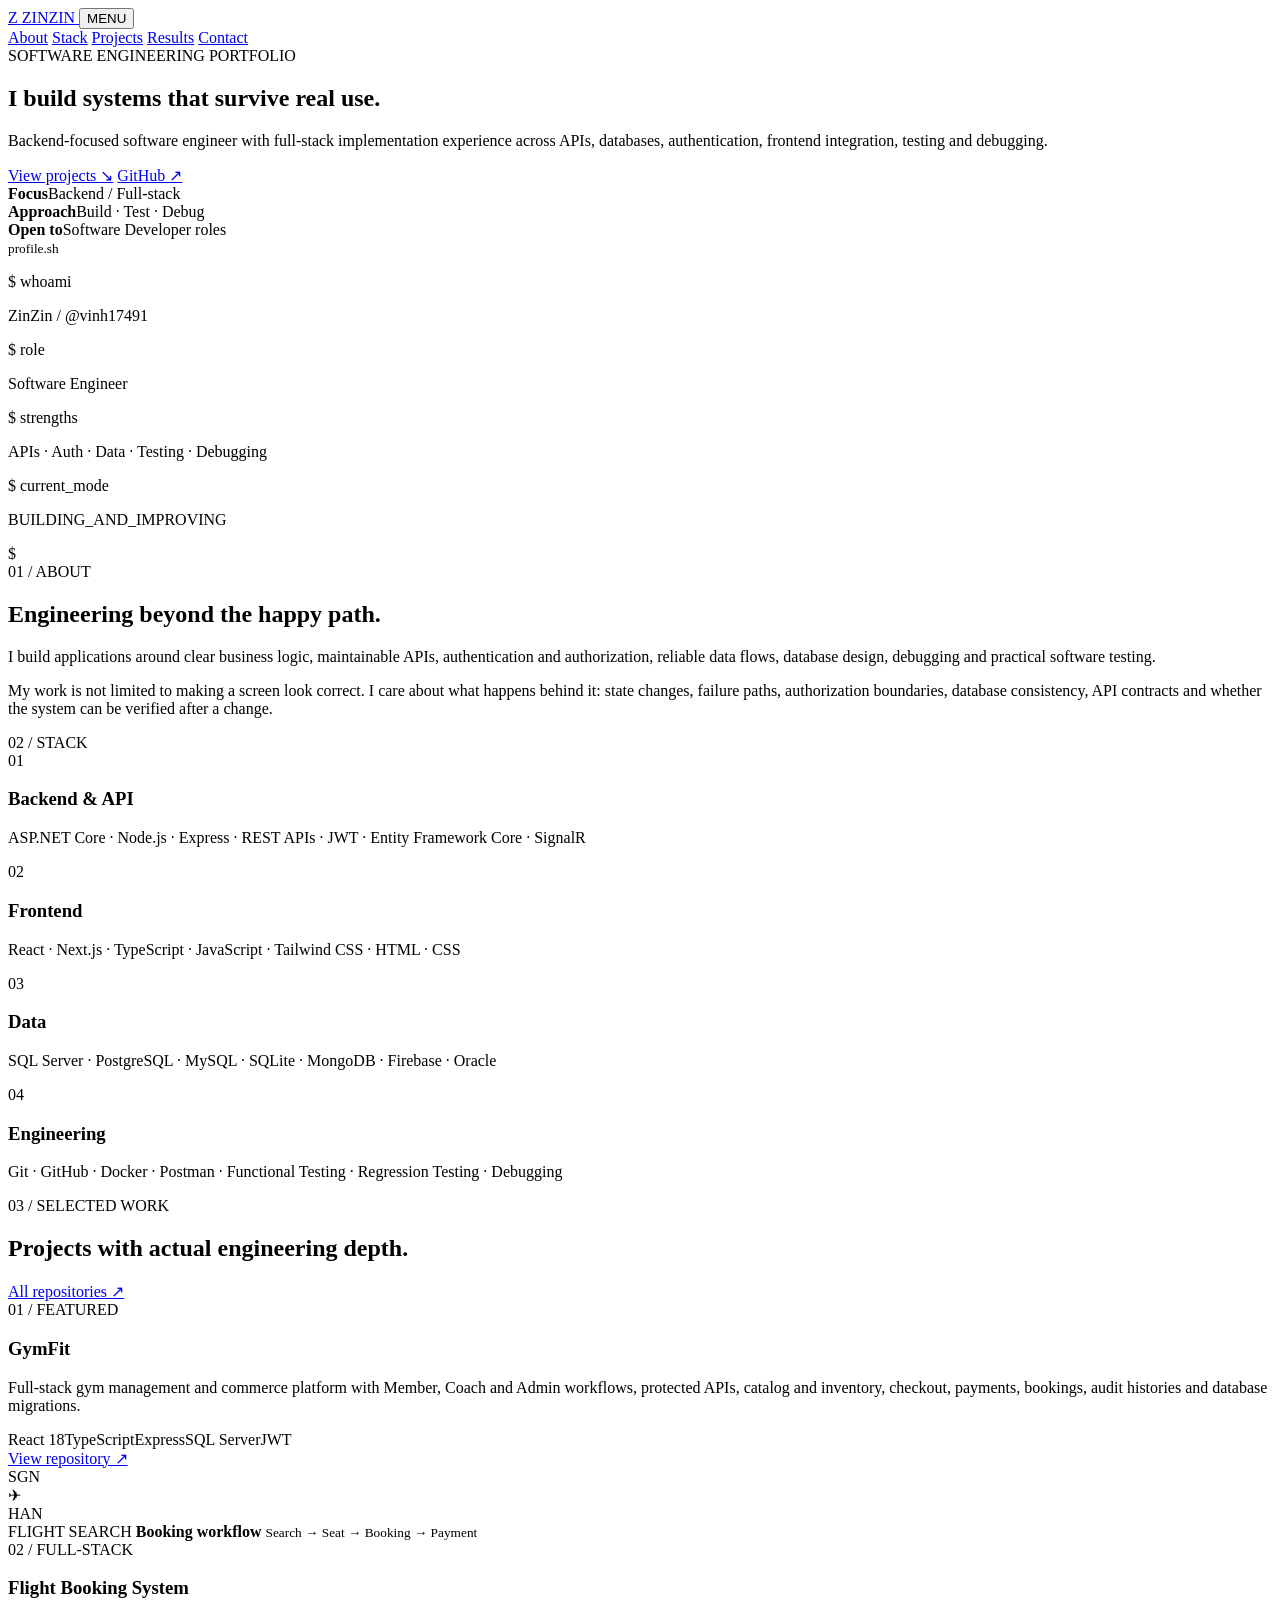
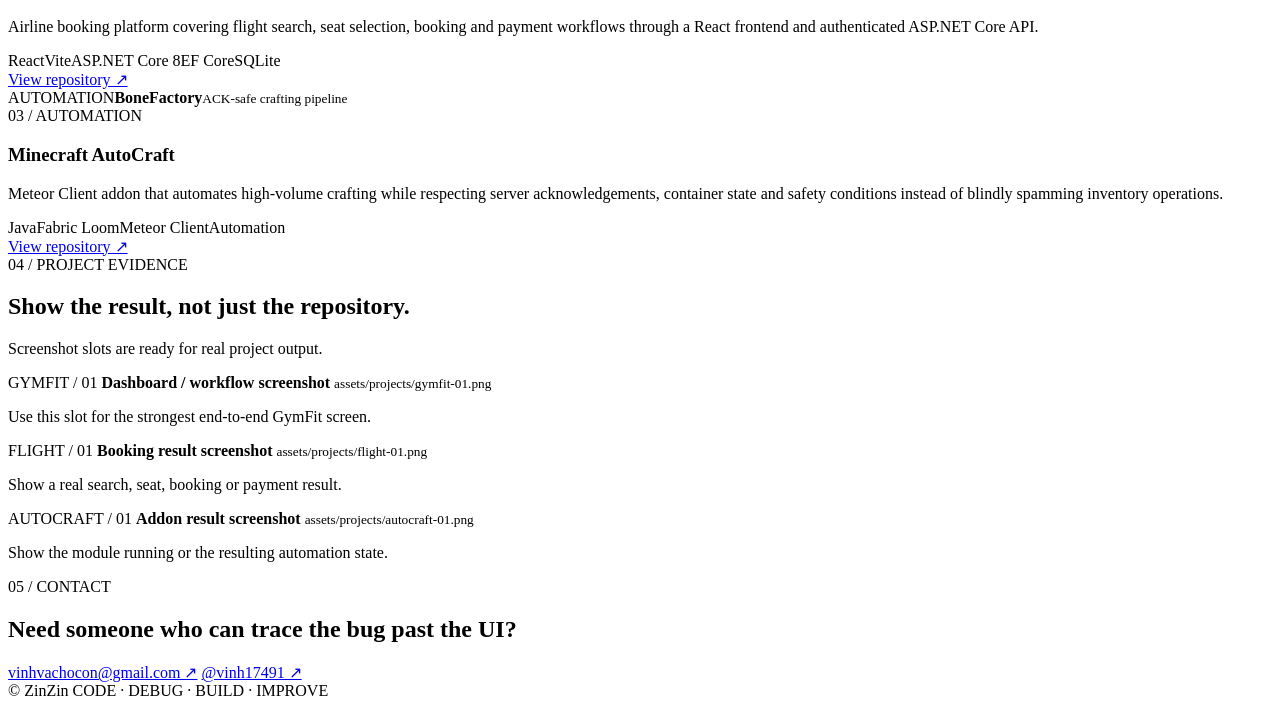
==== index.html @ 523f3b99 "feat: add portfolio landing page" ====
<!doctype html>
<html lang="en">
<head>
  <meta charset="utf-8" />
  <meta name="viewport" content="width=device-width, initial-scale=1" />
  <meta name="description" content="ZinZin — Software Engineer portfolio. Full-stack systems, backend APIs, testing, debugging and practical software products." />
  <meta name="theme-color" content="#070b14" />
  <title>ZinZin — Software Engineer</title>
  <link rel="stylesheet" href="styles.css" />
</head>
<body>
  <div class="noise" aria-hidden="true"></div>
  <header class="site-header">
    <a class="brand" href="#top" aria-label="Back to top">
      <span class="brand-mark">Z</span>
      <span>ZINZIN</span>
    </a>

    <button class="menu-button" type="button" aria-label="Open navigation" aria-expanded="false">MENU</button>

    <nav class="nav" aria-label="Primary navigation">
      <a href="#about">About</a>
      <a href="#stack">Stack</a>
      <a href="#projects">Projects</a>
      <a href="#results">Results</a>
      <a href="#contact">Contact</a>
    </nav>
  </header>

  <main id="top">
    <section class="hero shell">
      <div class="hero-copy reveal">
        <div class="eyebrow"><span class="status-dot"></span> SOFTWARE ENGINEERING PORTFOLIO</div>
        <h1>I build systems that survive <span>real use.</span></h1>
        <p class="hero-lead">
          Backend-focused software engineer with full-stack implementation experience across APIs,
          databases, authentication, frontend integration, testing and debugging.
        </p>

        <div class="hero-actions">
          <a class="button primary" href="#projects">View projects <span>↘</span></a>
          <a class="button ghost" href="https://github.com/vinh17491" target="_blank" rel="noreferrer">GitHub ↗</a>
        </div>

        <div class="hero-meta">
          <div><strong>Focus</strong><span>Backend / Full-stack</span></div>
          <div><strong>Approach</strong><span>Build · Test · Debug</span></div>
          <div><strong>Open to</strong><span>Software Developer roles</span></div>
        </div>
      </div>

      <aside class="terminal-card reveal" aria-label="Engineering profile">
        <div class="terminal-top">
          <span></span><span></span><span></span>
          <small>profile.sh</small>
        </div>
        <div class="terminal-body">
          <p><span class="prompt">$</span> whoami</p>
          <p class="output">ZinZin / @vinh17491</p>
          <p><span class="prompt">$</span> role</p>
          <p class="output">Software Engineer</p>
          <p><span class="prompt">$</span> strengths</p>
          <p class="output">APIs · Auth · Data · Testing · Debugging</p>
          <p><span class="prompt">$</span> current_mode</p>
          <p class="output accent">BUILDING_AND_IMPROVING</p>
          <div class="cursor-line"><span class="prompt">$</span><span class="cursor"></span></div>
        </div>
      </aside>
    </section>

    <section id="about" class="section shell">
      <div class="section-label">01 / ABOUT</div>
      <div class="split">
        <h2 class="reveal">Engineering beyond the happy path.</h2>
        <div class="body-copy reveal">
          <p>
            I build applications around clear business logic, maintainable APIs, authentication and authorization,
            reliable data flows, database design, debugging and practical software testing.
          </p>
          <p>
            My work is not limited to making a screen look correct. I care about what happens behind it:
            state changes, failure paths, authorization boundaries, database consistency, API contracts and
            whether the system can be verified after a change.
          </p>
        </div>
      </div>
    </section>

    <section id="stack" class="section shell">
      <div class="section-label">02 / STACK</div>
      <div class="stack-grid">
        <article class="stack-card reveal">
          <span>01</span>
          <h3>Backend & API</h3>
          <p>ASP.NET Core · Node.js · Express · REST APIs · JWT · Entity Framework Core · SignalR</p>
        </article>
        <article class="stack-card reveal">
          <span>02</span>
          <h3>Frontend</h3>
          <p>React · Next.js · TypeScript · JavaScript · Tailwind CSS · HTML · CSS</p>
        </article>
        <article class="stack-card reveal">
          <span>03</span>
          <h3>Data</h3>
          <p>SQL Server · PostgreSQL · MySQL · SQLite · MongoDB · Firebase · Oracle</p>
        </article>
        <article class="stack-card reveal">
          <span>04</span>
          <h3>Engineering</h3>
          <p>Git · GitHub · Docker · Postman · Functional Testing · Regression Testing · Debugging</p>
        </article>
      </div>
    </section>

    <section id="projects" class="section shell">
      <div class="section-heading">
        <div>
          <div class="section-label">03 / SELECTED WORK</div>
          <h2>Projects with actual engineering depth.</h2>
        </div>
        <a class="text-link" href="https://github.com/vinh17491?tab=repositories" target="_blank" rel="noreferrer">All repositories ↗</a>
      </div>

      <div class="projects">
        <article class="project project-featured reveal">
          <div class="project-visual visual-gym">
            <div class="visual-toolbar"><span></span><span></span><span></span></div>
            <div class="dashboard-mock">
              <div class="side-mock"></div>
              <div class="main-mock">
                <div class="mock-title"></div>
                <div class="mock-stats"><i></i><i></i><i></i></div>
                <div class="mock-chart"></div>
              </div>
            </div>
          </div>
          <div class="project-content">
            <div class="project-index">01 / FEATURED</div>
            <h3>GymFit</h3>
            <p>
              Full-stack gym management and commerce platform with Member, Coach and Admin workflows,
              protected APIs, catalog and inventory, checkout, payments, bookings, audit histories and database migrations.
            </p>
            <div class="chips">
              <span>React 18</span><span>TypeScript</span><span>Express</span><span>SQL Server</span><span>JWT</span>
            </div>
            <a class="button ghost compact" href="https://github.com/vinh17491/gym" target="_blank" rel="noreferrer">View repository ↗</a>
          </div>
        </article>

        <article class="project reveal">
          <div class="project-visual visual-flight">
            <div class="flight-route">
              <div class="airport">SGN</div><div class="route-line"><span>✈</span></div><div class="airport">HAN</div>
            </div>
            <div class="flight-card">
              <span>FLIGHT SEARCH</span>
              <strong>Booking workflow</strong>
              <small>Search → Seat → Booking → Payment</small>
            </div>
          </div>
          <div class="project-content">
            <div class="project-index">02 / FULL-STACK</div>
            <h3>Flight Booking System</h3>
            <p>
              Airline booking platform covering flight search, seat selection, booking and payment workflows
              through a React frontend and authenticated ASP.NET Core API.
            </p>
            <div class="chips">
              <span>React</span><span>Vite</span><span>ASP.NET Core 8</span><span>EF Core</span><span>SQLite</span>
            </div>
            <a class="button ghost compact" href="https://github.com/vinh17491/web_maybay" target="_blank" rel="noreferrer">View repository ↗</a>
          </div>
        </article>

        <article class="project reveal">
          <div class="project-visual visual-minecraft">
            <div class="blocks" aria-hidden="true">
              <i></i><i></i><i></i><i></i><i></i><i></i><i></i><i></i><i></i>
            </div>
            <div class="craft-status"><span>AUTOMATION</span><strong>BoneFactory</strong><small>ACK-safe crafting pipeline</small></div>
          </div>
          <div class="project-content">
            <div class="project-index">03 / AUTOMATION</div>
            <h3>Minecraft AutoCraft</h3>
            <p>
              Meteor Client addon that automates high-volume crafting while respecting server acknowledgements,
              container state and safety conditions instead of blindly spamming inventory operations.
            </p>
            <div class="chips">
              <span>Java</span><span>Fabric Loom</span><span>Meteor Client</span><span>Automation</span>
            </div>
            <a class="button ghost compact" href="https://github.com/vinh17491/minecraft-autocraft" target="_blank" rel="noreferrer">View repository ↗</a>
          </div>
        </article>
      </div>
    </section>

    <section id="results" class="section shell">
      <div class="section-heading">
        <div>
          <div class="section-label">04 / PROJECT EVIDENCE</div>
          <h2>Show the result, not just the repository.</h2>
        </div>
        <p class="section-note">Screenshot slots are ready for real project output.</p>
      </div>

      <div class="evidence-grid">
        <article class="evidence-card reveal">
          <div class="evidence-placeholder">
            <span>GYMFIT / 01</span>
            <strong>Dashboard / workflow screenshot</strong>
            <small>assets/projects/gymfit-01.png</small>
          </div>
          <p>Use this slot for the strongest end-to-end GymFit screen.</p>
        </article>
        <article class="evidence-card reveal">
          <div class="evidence-placeholder">
            <span>FLIGHT / 01</span>
            <strong>Booking result screenshot</strong>
            <small>assets/projects/flight-01.png</small>
          </div>
          <p>Show a real search, seat, booking or payment result.</p>
        </article>
        <article class="evidence-card reveal">
          <div class="evidence-placeholder">
            <span>AUTOCRAFT / 01</span>
            <strong>Addon result screenshot</strong>
            <small>assets/projects/autocraft-01.png</small>
          </div>
          <p>Show the module running or the resulting automation state.</p>
        </article>
      </div>
    </section>

    <section id="contact" class="contact shell reveal">
      <div>
        <div class="section-label">05 / CONTACT</div>
        <h2>Need someone who can trace the bug past the UI?</h2>
      </div>
      <div class="contact-actions">
        <a class="button primary" href="mailto:vinhvachocon@gmail.com">vinhvachocon@gmail.com ↗</a>
        <a class="button ghost" href="https://github.com/vinh17491" target="_blank" rel="noreferrer">@vinh17491 ↗</a>
      </div>
    </section>
  </main>

  <footer class="shell">
    <span>© <span id="year"></span> ZinZin</span>
    <span>CODE · DEBUG · BUILD · IMPROVE</span>
  </footer>

  <script src="script.js"></script>
</body>
</html>
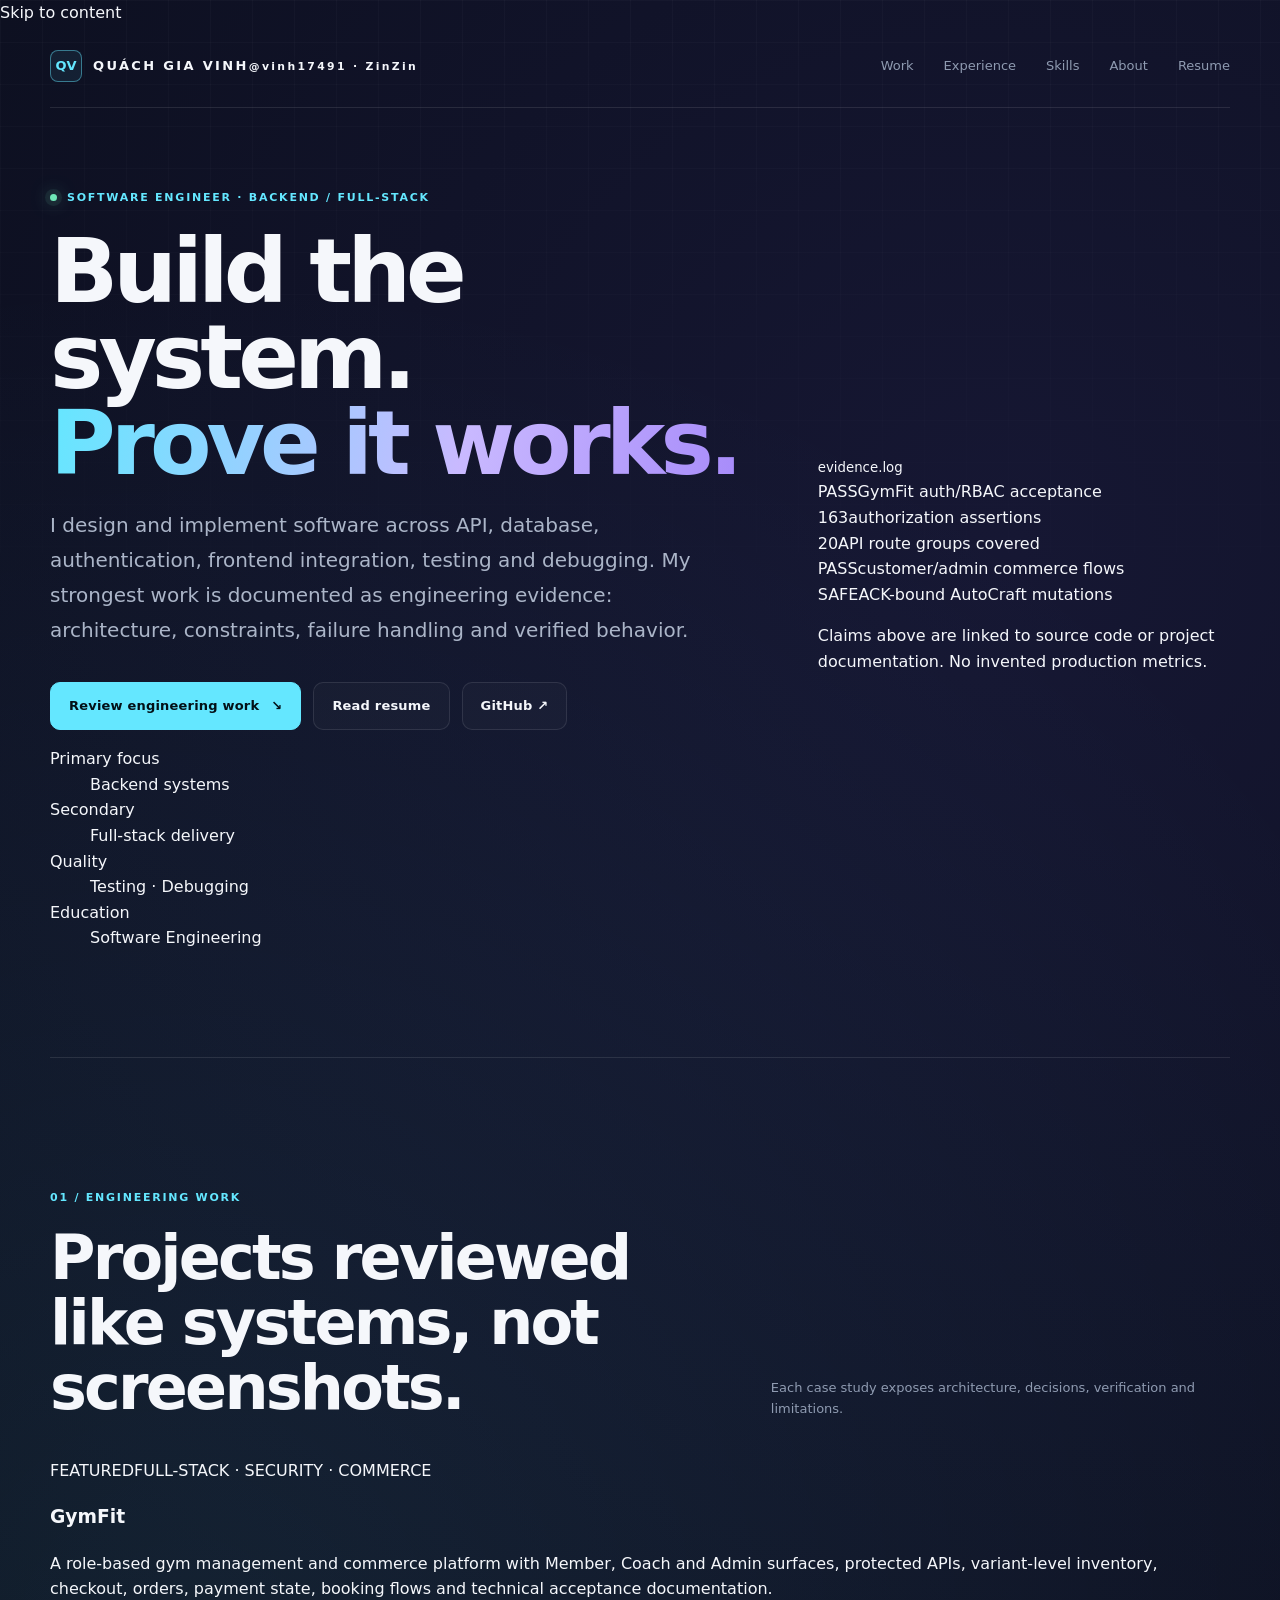
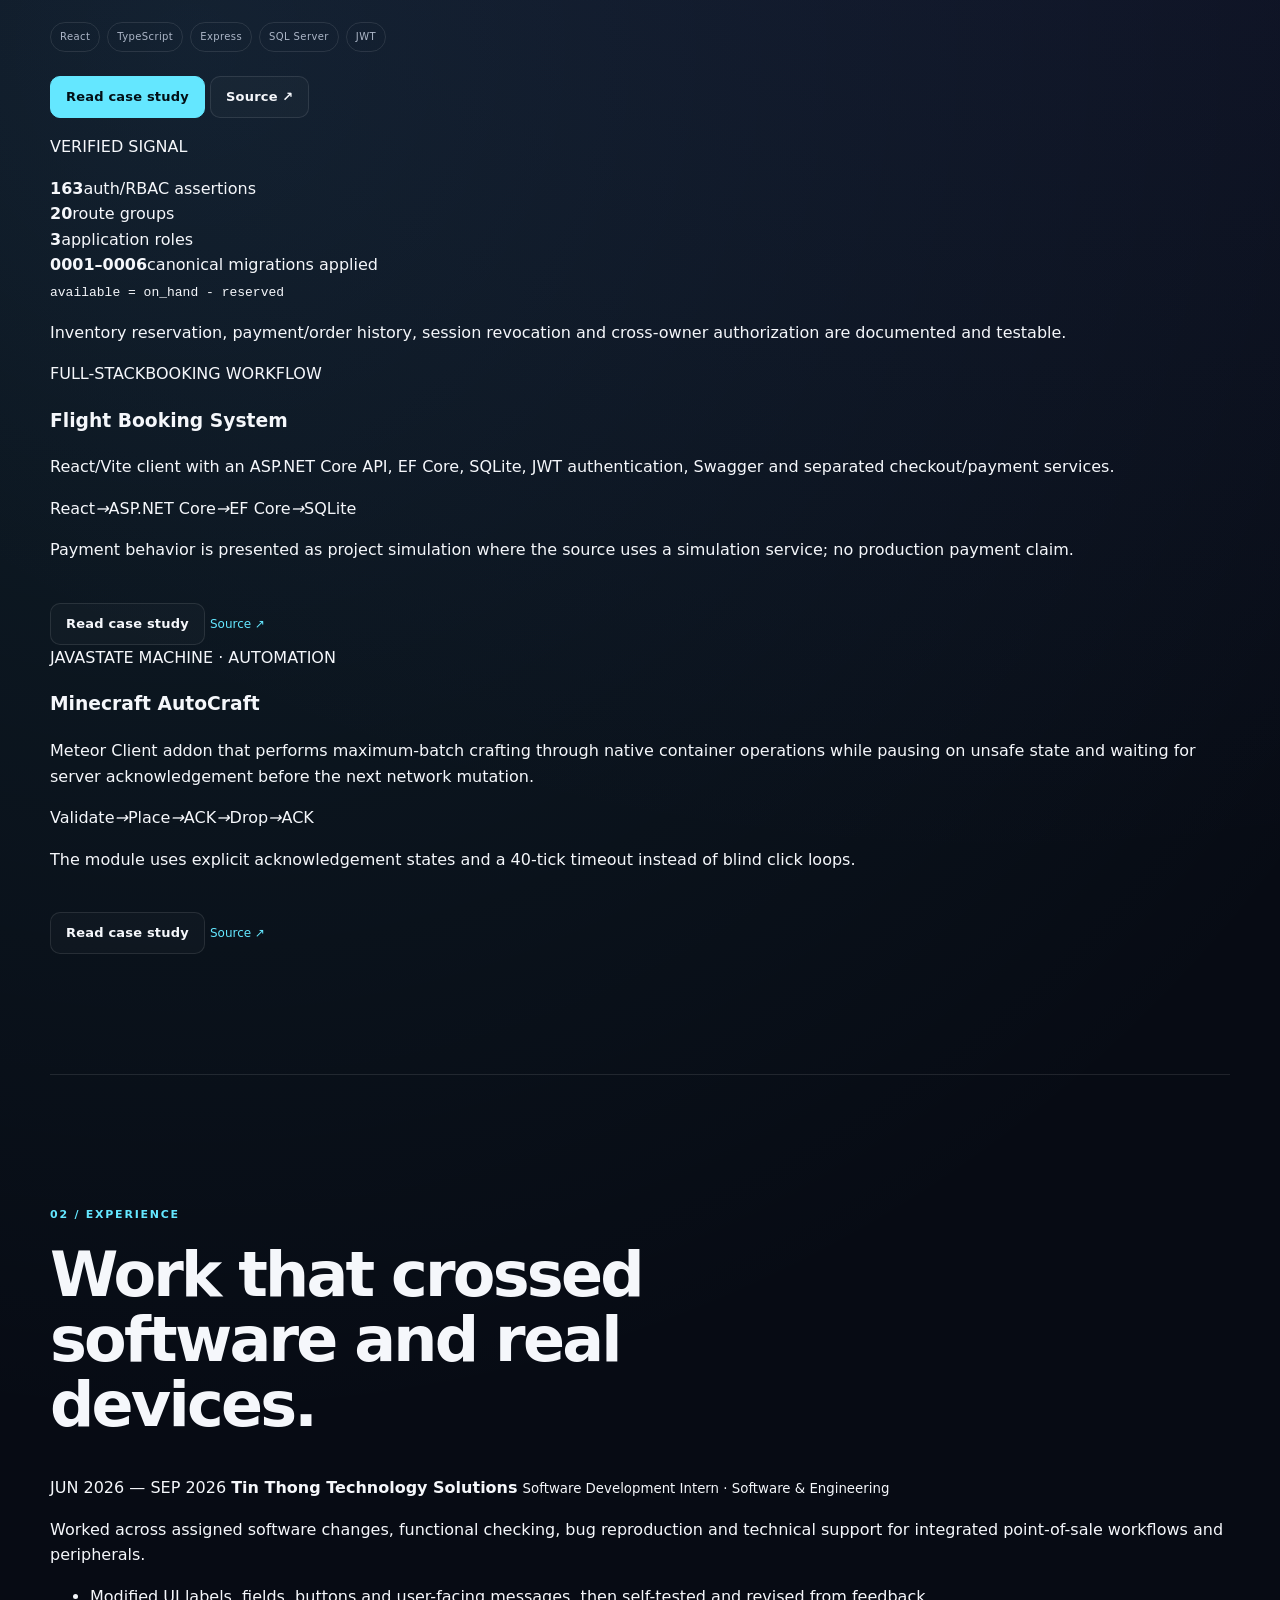
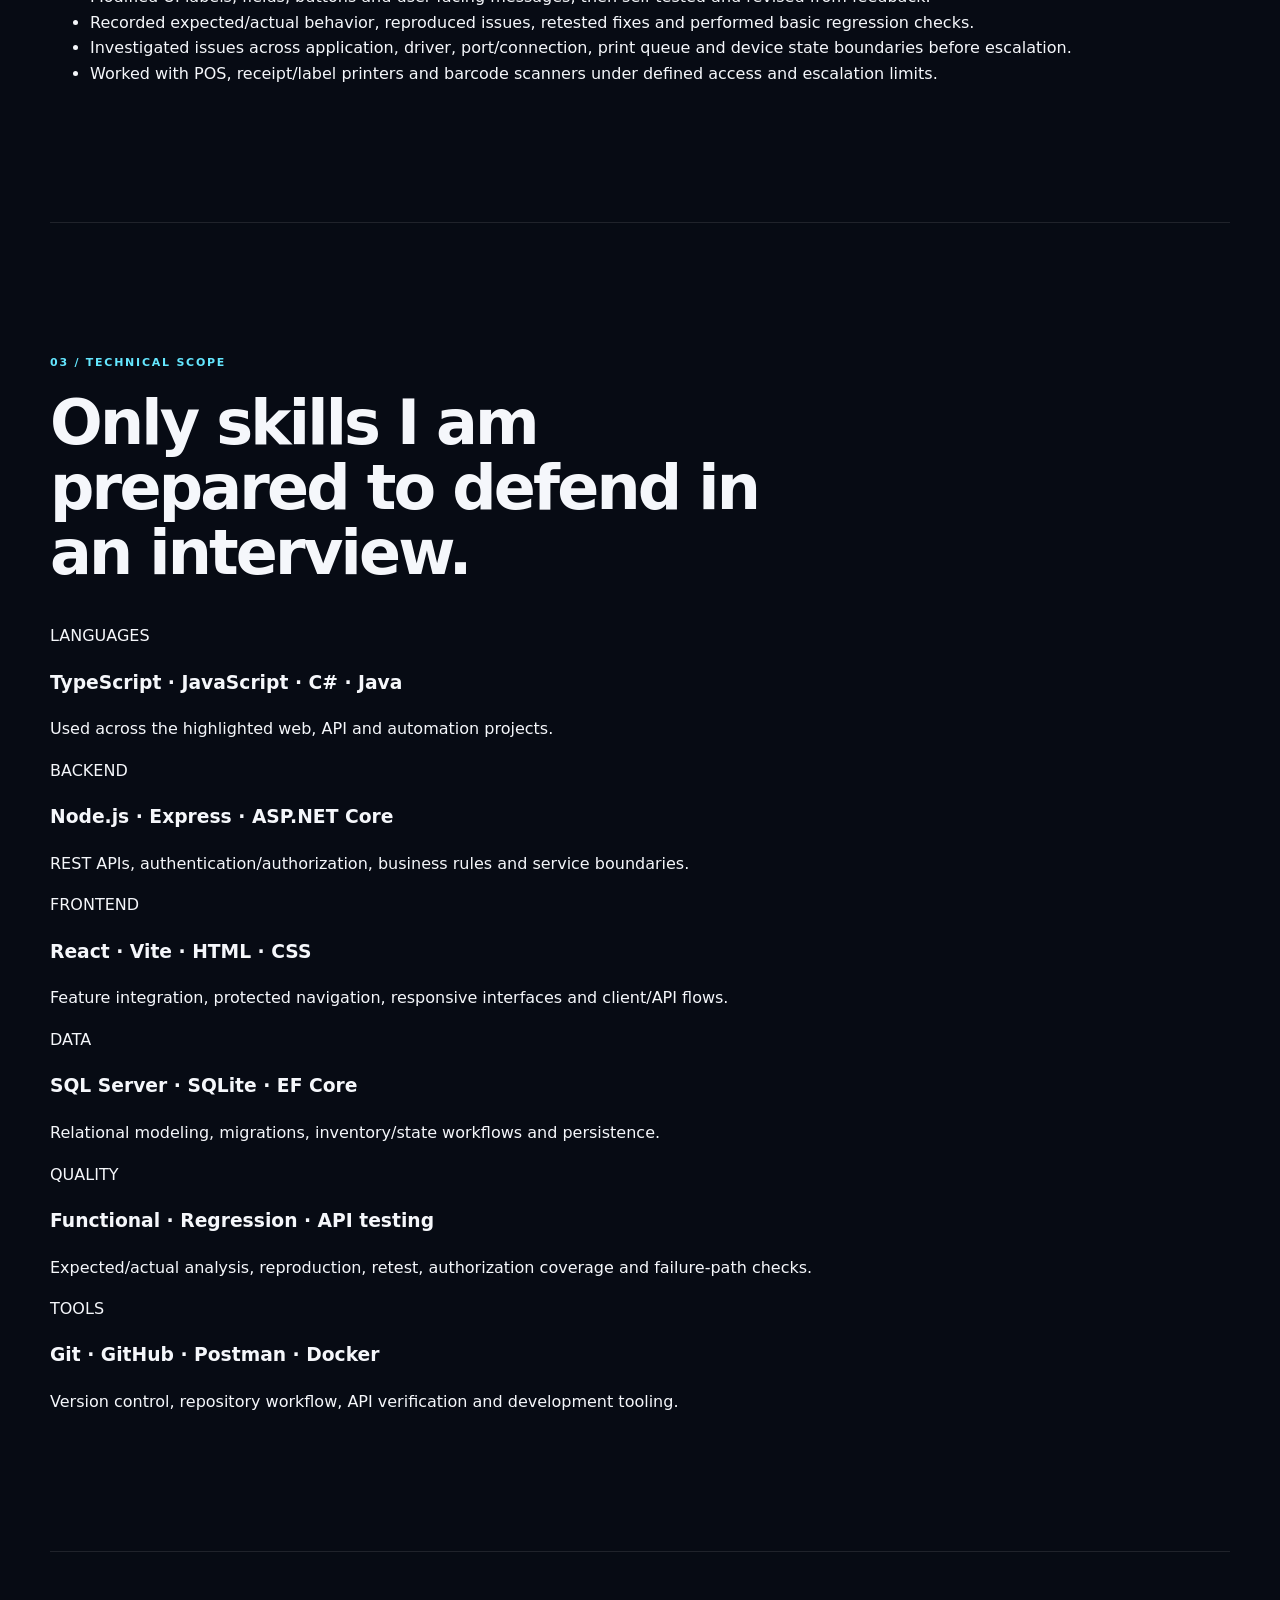
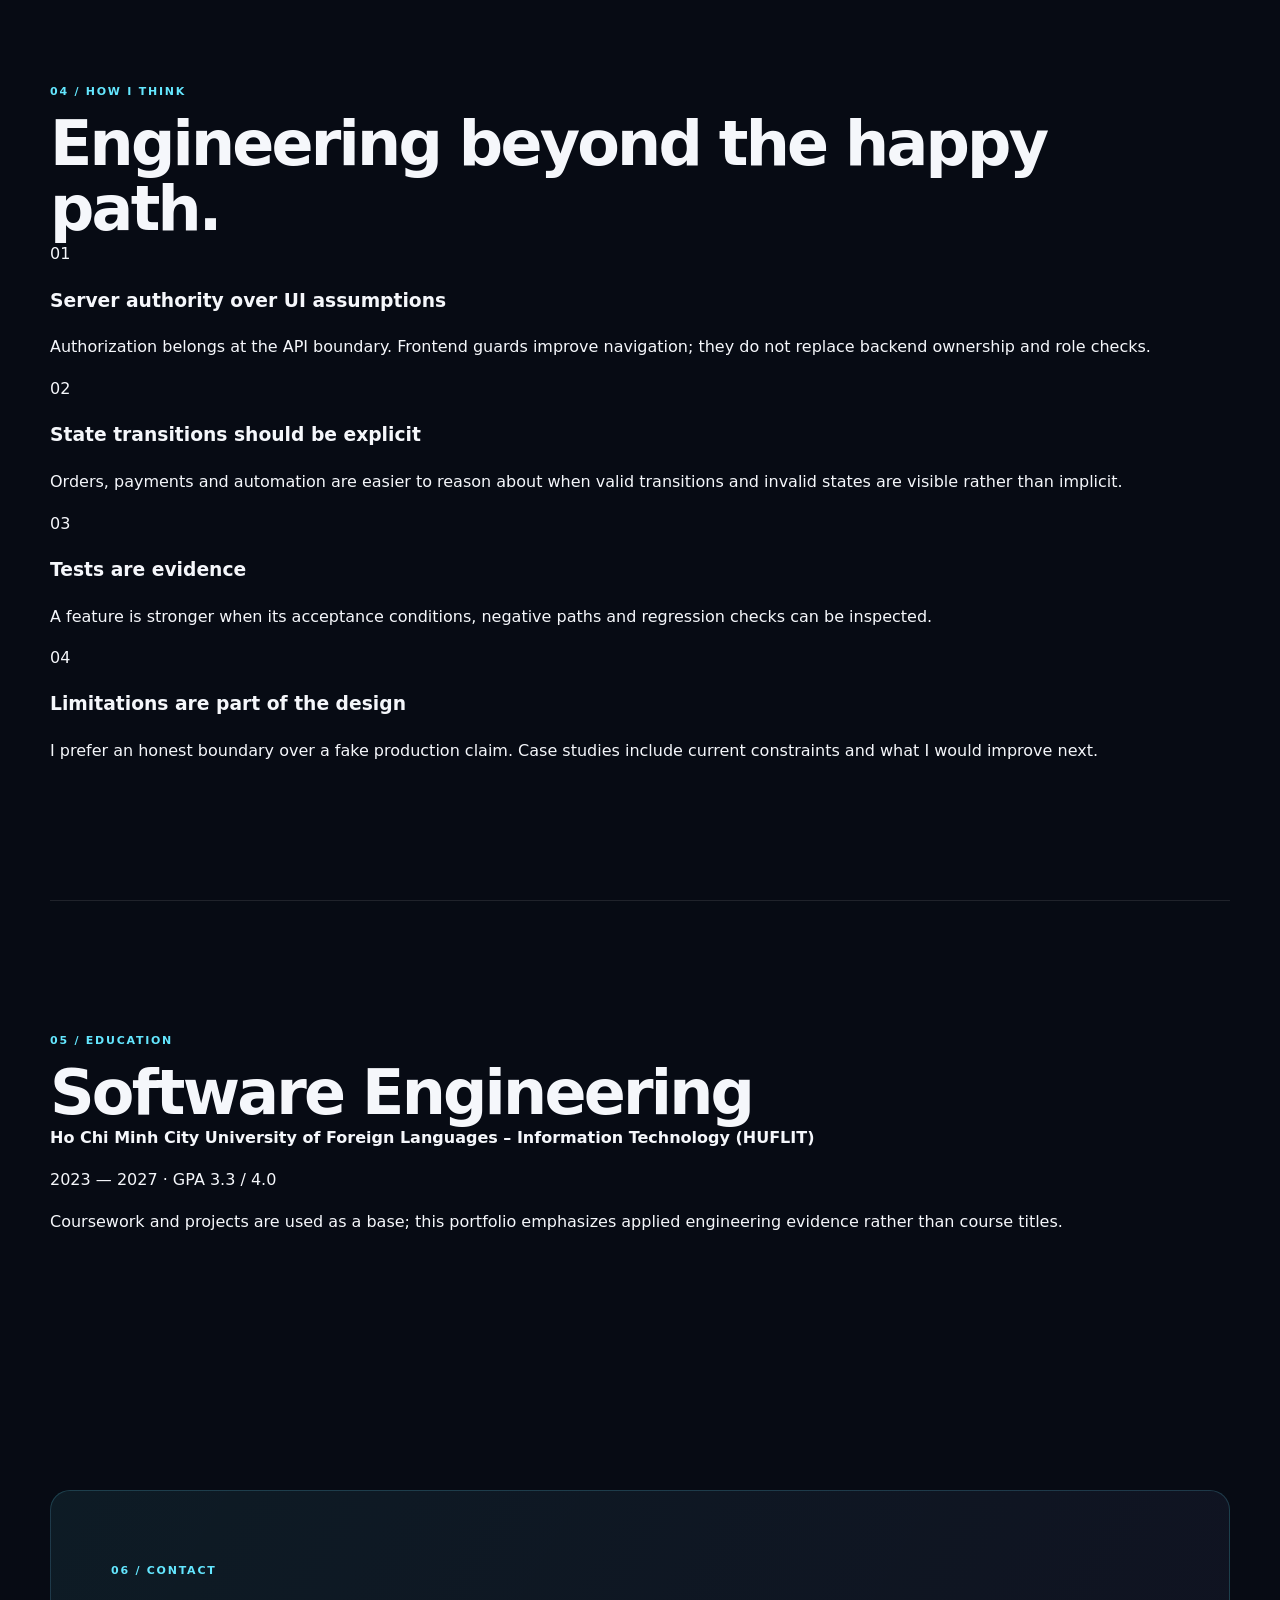
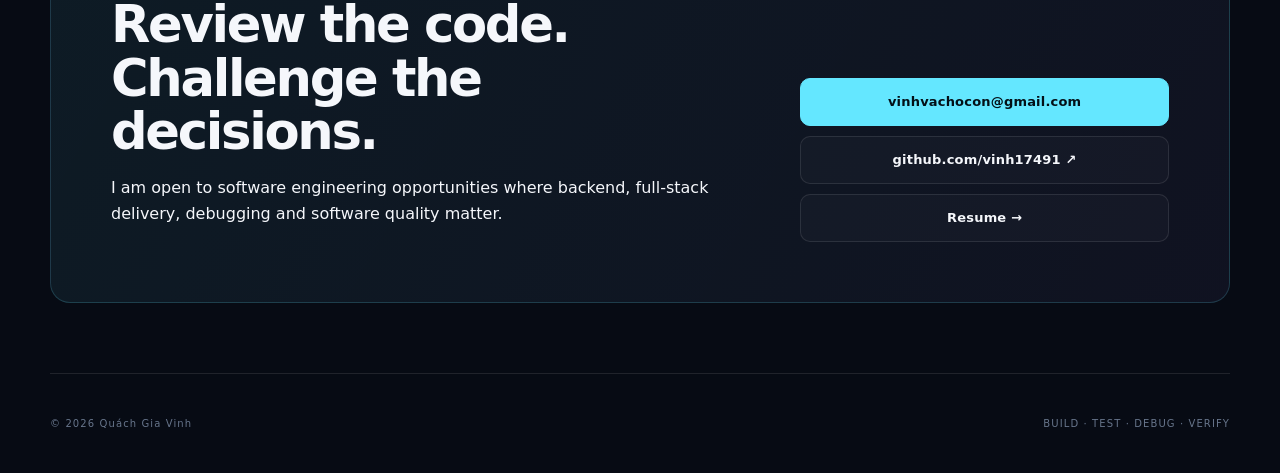
==== commit cc995db8: "feat: rebuild portfolio as engineering dossier" ====
--- a/index.html
+++ b/index.html
@@ -1,255 +1,251 @@
 <!doctype html>
 <html lang="en">
 <head>
-  <meta charset="utf-8" />
-  <meta name="viewport" content="width=device-width, initial-scale=1" />
-  <meta name="description" content="ZinZin — Software Engineer portfolio. Full-stack systems, backend APIs, testing, debugging and practical software products." />
-  <meta name="theme-color" content="#070b14" />
-  <title>ZinZin — Software Engineer</title>
-  <link rel="stylesheet" href="styles.css" />
+  <meta charset="utf-8">
+  <meta name="viewport" content="width=device-width, initial-scale=1">
+  <title>Quách Gia Vinh | Software Engineer</title>
+  <meta name="description" content="Quách Gia Vinh is a software engineering student and backend-focused developer building full-stack systems, authenticated APIs, data workflows, testable software, and automation.">
+  <meta name="theme-color" content="#071018">
+  <meta name="robots" content="index,follow">
+  <link rel="canonical" href="https://vinh17491.github.io/web1/">
+  <link rel="stylesheet" href="styles.css">
+  <script type="application/ld+json">
+  {
+    "@context": "https://schema.org",
+    "@type": "ProfilePage",
+    "mainEntity": {
+      "@type": "Person",
+      "name": "Quách Gia Vinh",
+      "alternateName": ["ZinZin", "vinh17491"],
+      "url": "https://vinh17491.github.io/web1/",
+      "sameAs": ["https://github.com/vinh17491"],
+      "email": "mailto:vinhvachocon@gmail.com",
+      "jobTitle": "Software Engineer"
+    }
+  }
+  </script>
 </head>
 <body>
-  <div class="noise" aria-hidden="true"></div>
-  <header class="site-header">
-    <a class="brand" href="#top" aria-label="Back to top">
-      <span class="brand-mark">Z</span>
-      <span>ZINZIN</span>
+  <a class="skip-link" href="#main">Skip to content</a>
+  <header class="site-header shell">
+    <a class="brand" href="#top" aria-label="Quách Gia Vinh home">
+      <span class="brand-mark">QV</span>
+      <span class="brand-copy"><strong>QUÁCH GIA VINH</strong><small>@vinh17491 · ZinZin</small></span>
     </a>
-
-    <button class="menu-button" type="button" aria-label="Open navigation" aria-expanded="false">MENU</button>
-
-    <nav class="nav" aria-label="Primary navigation">
+    <button class="menu-button" type="button" aria-label="Open navigation" aria-expanded="false" aria-controls="primary-nav">MENU</button>
+    <nav class="nav" id="primary-nav" aria-label="Primary navigation">
+      <a href="#work">Work</a>
+      <a href="#experience">Experience</a>
+      <a href="#skills">Skills</a>
       <a href="#about">About</a>
-      <a href="#stack">Stack</a>
-      <a href="#projects">Projects</a>
-      <a href="#results">Results</a>
-      <a href="#contact">Contact</a>
+      <a class="nav-cta" href="resume.html">Resume</a>
     </nav>
   </header>
 
-  <main id="top">
-    <section class="hero shell">
+  <main id="main">
+    <section class="hero shell" id="top">
       <div class="hero-copy reveal">
-        <div class="eyebrow"><span class="status-dot"></span> SOFTWARE ENGINEERING PORTFOLIO</div>
-        <h1>I build systems that survive <span>real use.</span></h1>
+        <p class="eyebrow"><span class="status-dot"></span> SOFTWARE ENGINEER · BACKEND / FULL-STACK</p>
+        <h1>Build the system.<br><span>Prove it works.</span></h1>
         <p class="hero-lead">
-          Backend-focused software engineer with full-stack implementation experience across APIs,
-          databases, authentication, frontend integration, testing and debugging.
+          I design and implement software across API, database, authentication, frontend integration, testing and debugging.
+          My strongest work is documented as engineering evidence: architecture, constraints, failure handling and verified behavior.
         </p>
-
         <div class="hero-actions">
-          <a class="button primary" href="#projects">View projects <span>↘</span></a>
+          <a class="button primary" href="#work">Review engineering work <span aria-hidden="true">↘</span></a>
+          <a class="button ghost" href="resume.html">Read resume</a>
           <a class="button ghost" href="https://github.com/vinh17491" target="_blank" rel="noreferrer">GitHub ↗</a>
         </div>
-
-        <div class="hero-meta">
-          <div><strong>Focus</strong><span>Backend / Full-stack</span></div>
-          <div><strong>Approach</strong><span>Build · Test · Debug</span></div>
-          <div><strong>Open to</strong><span>Software Developer roles</span></div>
-        </div>
-      </div>
-
-      <aside class="terminal-card reveal" aria-label="Engineering profile">
-        <div class="terminal-top">
-          <span></span><span></span><span></span>
-          <small>profile.sh</small>
-        </div>
-        <div class="terminal-body">
-          <p><span class="prompt">$</span> whoami</p>
-          <p class="output">ZinZin / @vinh17491</p>
-          <p><span class="prompt">$</span> role</p>
-          <p class="output">Software Engineer</p>
-          <p><span class="prompt">$</span> strengths</p>
-          <p class="output">APIs · Auth · Data · Testing · Debugging</p>
-          <p><span class="prompt">$</span> current_mode</p>
-          <p class="output accent">BUILDING_AND_IMPROVING</p>
-          <div class="cursor-line"><span class="prompt">$</span><span class="cursor"></span></div>
+        <dl class="hero-facts" aria-label="Profile summary">
+          <div><dt>Primary focus</dt><dd>Backend systems</dd></div>
+          <div><dt>Secondary</dt><dd>Full-stack delivery</dd></div>
+          <div><dt>Quality</dt><dd>Testing · Debugging</dd></div>
+          <div><dt>Education</dt><dd>Software Engineering</dd></div>
+        </dl>
+      </div>
+
+      <aside class="proof-console reveal" aria-label="Current engineering signal">
+        <div class="console-head"><span></span><span></span><span></span><small>evidence.log</small></div>
+        <div class="console-body">
+          <div class="console-line"><span class="ok">PASS</span><span>GymFit auth/RBAC acceptance</span></div>
+          <div class="console-line"><span class="metric">163</span><span>authorization assertions</span></div>
+          <div class="console-line"><span class="metric">20</span><span>API route groups covered</span></div>
+          <div class="console-line"><span class="ok">PASS</span><span>customer/admin commerce flows</span></div>
+          <div class="console-line"><span class="ok">SAFE</span><span>ACK-bound AutoCraft mutations</span></div>
+          <div class="console-divider"></div>
+          <p>Claims above are linked to source code or project documentation. No invented production metrics.</p>
         </div>
       </aside>
     </section>
 
-    <section id="about" class="section shell">
-      <div class="section-label">01 / ABOUT</div>
-      <div class="split">
-        <h2 class="reveal">Engineering beyond the happy path.</h2>
-        <div class="body-copy reveal">
-          <p>
-            I build applications around clear business logic, maintainable APIs, authentication and authorization,
-            reliable data flows, database design, debugging and practical software testing.
-          </p>
-          <p>
-            My work is not limited to making a screen look correct. I care about what happens behind it:
-            state changes, failure paths, authorization boundaries, database consistency, API contracts and
-            whether the system can be verified after a change.
-          </p>
-        </div>
-      </div>
-    </section>
-
-    <section id="stack" class="section shell">
-      <div class="section-label">02 / STACK</div>
-      <div class="stack-grid">
-        <article class="stack-card reveal">
-          <span>01</span>
-          <h3>Backend & API</h3>
-          <p>ASP.NET Core · Node.js · Express · REST APIs · JWT · Entity Framework Core · SignalR</p>
-        </article>
-        <article class="stack-card reveal">
-          <span>02</span>
-          <h3>Frontend</h3>
-          <p>React · Next.js · TypeScript · JavaScript · Tailwind CSS · HTML · CSS</p>
-        </article>
-        <article class="stack-card reveal">
-          <span>03</span>
-          <h3>Data</h3>
-          <p>SQL Server · PostgreSQL · MySQL · SQLite · MongoDB · Firebase · Oracle</p>
-        </article>
-        <article class="stack-card reveal">
-          <span>04</span>
-          <h3>Engineering</h3>
-          <p>Git · GitHub · Docker · Postman · Functional Testing · Regression Testing · Debugging</p>
-        </article>
-      </div>
-    </section>
-
-    <section id="projects" class="section shell">
+    <section class="section shell" id="work">
       <div class="section-heading">
         <div>
-          <div class="section-label">03 / SELECTED WORK</div>
-          <h2>Projects with actual engineering depth.</h2>
-        </div>
-        <a class="text-link" href="https://github.com/vinh17491?tab=repositories" target="_blank" rel="noreferrer">All repositories ↗</a>
-      </div>
-
-      <div class="projects">
-        <article class="project project-featured reveal">
-          <div class="project-visual visual-gym">
-            <div class="visual-toolbar"><span></span><span></span><span></span></div>
-            <div class="dashboard-mock">
-              <div class="side-mock"></div>
-              <div class="main-mock">
-                <div class="mock-title"></div>
-                <div class="mock-stats"><i></i><i></i><i></i></div>
-                <div class="mock-chart"></div>
-              </div>
-            </div>
-          </div>
-          <div class="project-content">
-            <div class="project-index">01 / FEATURED</div>
+          <p class="section-label">01 / ENGINEERING WORK</p>
+          <h2>Projects reviewed like systems, not screenshots.</h2>
+        </div>
+        <p class="section-note">Each case study exposes architecture, decisions, verification and limitations.</p>
+      </div>
+
+      <article class="project-card project-hero reveal">
+        <div class="project-kicker"><span>FEATURED</span><span>FULL-STACK · SECURITY · COMMERCE</span></div>
+        <div class="project-grid">
+          <div>
             <h3>GymFit</h3>
-            <p>
-              Full-stack gym management and commerce platform with Member, Coach and Admin workflows,
-              protected APIs, catalog and inventory, checkout, payments, bookings, audit histories and database migrations.
+            <p class="project-summary">
+              A role-based gym management and commerce platform with Member, Coach and Admin surfaces, protected APIs,
+              variant-level inventory, checkout, orders, payment state, booking flows and technical acceptance documentation.
             </p>
             <div class="chips">
-              <span>React 18</span><span>TypeScript</span><span>Express</span><span>SQL Server</span><span>JWT</span>
+              <span>React</span><span>TypeScript</span><span>Express</span><span>SQL Server</span><span>JWT</span>
             </div>
-            <a class="button ghost compact" href="https://github.com/vinh17491/gym" target="_blank" rel="noreferrer">View repository ↗</a>
+            <div class="project-actions">
+              <a class="button primary compact" href="projects/gymfit.html">Read case study</a>
+              <a class="button ghost compact" href="https://github.com/vinh17491/gym" target="_blank" rel="noreferrer">Source ↗</a>
+            </div>
+          </div>
+          <div class="evidence-panel">
+            <p class="micro-label">VERIFIED SIGNAL</p>
+            <div class="evidence-stats">
+              <div><strong>163</strong><span>auth/RBAC assertions</span></div>
+              <div><strong>20</strong><span>route groups</span></div>
+              <div><strong>3</strong><span>application roles</span></div>
+              <div><strong>0001–0006</strong><span>canonical migrations applied</span></div>
+            </div>
+            <code>available = on_hand - reserved</code>
+            <p>Inventory reservation, payment/order history, session revocation and cross-owner authorization are documented and testable.</p>
+          </div>
+        </div>
+      </article>
+
+      <div class="project-pair">
+        <article class="project-card reveal">
+          <div class="project-kicker"><span>FULL-STACK</span><span>BOOKING WORKFLOW</span></div>
+          <h3>Flight Booking System</h3>
+          <p class="project-summary">
+            React/Vite client with an ASP.NET Core API, EF Core, SQLite, JWT authentication, Swagger and separated checkout/payment services.
+          </p>
+          <div class="flow-mini" aria-label="Flight booking system flow">
+            <span>React</span><i>→</i><span>ASP.NET Core</span><i>→</i><span>EF Core</span><i>→</i><span>SQLite</span>
+          </div>
+          <p class="truth-note">Payment behavior is presented as project simulation where the source uses a simulation service; no production payment claim.</p>
+          <div class="project-actions">
+            <a class="button ghost compact" href="projects/flight-booking.html">Read case study</a>
+            <a class="text-link" href="https://github.com/vinh17491/web_maybay" target="_blank" rel="noreferrer">Source ↗</a>
           </div>
         </article>
 
-        <article class="project reveal">
-          <div class="project-visual visual-flight">
-            <div class="flight-route">
-              <div class="airport">SGN</div><div class="route-line"><span>✈</span></div><div class="airport">HAN</div>
-            </div>
-            <div class="flight-card">
-              <span>FLIGHT SEARCH</span>
-              <strong>Booking workflow</strong>
-              <small>Search → Seat → Booking → Payment</small>
-            </div>
-          </div>
-          <div class="project-content">
-            <div class="project-index">02 / FULL-STACK</div>
-            <h3>Flight Booking System</h3>
+        <article class="project-card reveal">
+          <div class="project-kicker"><span>JAVA</span><span>STATE MACHINE · AUTOMATION</span></div>
+          <h3>Minecraft AutoCraft</h3>
+          <p class="project-summary">
+            Meteor Client addon that performs maximum-batch crafting through native container operations while pausing on unsafe state and waiting for server acknowledgement before the next network mutation.
+          </p>
+          <div class="state-strip" aria-label="Automation state flow">
+            <span>Validate</span><i>→</i><span>Place</span><i>→</i><span>ACK</span><i>→</i><span>Drop</span><i>→</i><span>ACK</span>
+          </div>
+          <p class="truth-note">The module uses explicit acknowledgement states and a 40-tick timeout instead of blind click loops.</p>
+          <div class="project-actions">
+            <a class="button ghost compact" href="projects/autocraft.html">Read case study</a>
+            <a class="text-link" href="https://github.com/vinh17491/minecraft-autocraft" target="_blank" rel="noreferrer">Source ↗</a>
+          </div>
+        </article>
+      </div>
+    </section>
+
+    <section class="section shell" id="experience">
+      <div class="section-heading">
+        <div>
+          <p class="section-label">02 / EXPERIENCE</p>
+          <h2>Work that crossed software and real devices.</h2>
+        </div>
+      </div>
+      <div class="timeline">
+        <article class="timeline-item reveal">
+          <div class="timeline-meta">
+            <span>JUN 2026 — SEP 2026</span>
+            <strong>Tin Thong Technology Solutions</strong>
+            <small>Software Development Intern · Software & Engineering</small>
+          </div>
+          <div class="timeline-body">
             <p>
-              Airline booking platform covering flight search, seat selection, booking and payment workflows
-              through a React frontend and authenticated ASP.NET Core API.
+              Worked across assigned software changes, functional checking, bug reproduction and technical support for integrated point-of-sale workflows and peripherals.
             </p>
-            <div class="chips">
-              <span>React</span><span>Vite</span><span>ASP.NET Core 8</span><span>EF Core</span><span>SQLite</span>
-            </div>
-            <a class="button ghost compact" href="https://github.com/vinh17491/web_maybay" target="_blank" rel="noreferrer">View repository ↗</a>
+            <ul class="clean-list">
+              <li>Modified UI labels, fields, buttons and user-facing messages, then self-tested and revised from feedback.</li>
+              <li>Recorded expected/actual behavior, reproduced issues, retested fixes and performed basic regression checks.</li>
+              <li>Investigated issues across application, driver, port/connection, print queue and device state boundaries before escalation.</li>
+              <li>Worked with POS, receipt/label printers and barcode scanners under defined access and escalation limits.</li>
+            </ul>
           </div>
         </article>
-
-        <article class="project reveal">
-          <div class="project-visual visual-minecraft">
-            <div class="blocks" aria-hidden="true">
-              <i></i><i></i><i></i><i></i><i></i><i></i><i></i><i></i><i></i>
-            </div>
-            <div class="craft-status"><span>AUTOMATION</span><strong>BoneFactory</strong><small>ACK-safe crafting pipeline</small></div>
-          </div>
-          <div class="project-content">
-            <div class="project-index">03 / AUTOMATION</div>
-            <h3>Minecraft AutoCraft</h3>
-            <p>
-              Meteor Client addon that automates high-volume crafting while respecting server acknowledgements,
-              container state and safety conditions instead of blindly spamming inventory operations.
-            </p>
-            <div class="chips">
-              <span>Java</span><span>Fabric Loom</span><span>Meteor Client</span><span>Automation</span>
-            </div>
-            <a class="button ghost compact" href="https://github.com/vinh17491/minecraft-autocraft" target="_blank" rel="noreferrer">View repository ↗</a>
-          </div>
-        </article>
-      </div>
-    </section>
-
-    <section id="results" class="section shell">
+      </div>
+    </section>
+
+    <section class="section shell" id="skills">
       <div class="section-heading">
         <div>
-          <div class="section-label">04 / PROJECT EVIDENCE</div>
-          <h2>Show the result, not just the repository.</h2>
-        </div>
-        <p class="section-note">Screenshot slots are ready for real project output.</p>
-      </div>
-
-      <div class="evidence-grid">
-        <article class="evidence-card reveal">
-          <div class="evidence-placeholder">
-            <span>GYMFIT / 01</span>
-            <strong>Dashboard / workflow screenshot</strong>
-            <small>assets/projects/gymfit-01.png</small>
-          </div>
-          <p>Use this slot for the strongest end-to-end GymFit screen.</p>
-        </article>
-        <article class="evidence-card reveal">
-          <div class="evidence-placeholder">
-            <span>FLIGHT / 01</span>
-            <strong>Booking result screenshot</strong>
-            <small>assets/projects/flight-01.png</small>
-          </div>
-          <p>Show a real search, seat, booking or payment result.</p>
-        </article>
-        <article class="evidence-card reveal">
-          <div class="evidence-placeholder">
-            <span>AUTOCRAFT / 01</span>
-            <strong>Addon result screenshot</strong>
-            <small>assets/projects/autocraft-01.png</small>
-          </div>
-          <p>Show the module running or the resulting automation state.</p>
-        </article>
-      </div>
-    </section>
-
-    <section id="contact" class="contact shell reveal">
+          <p class="section-label">03 / TECHNICAL SCOPE</p>
+          <h2>Only skills I am prepared to defend in an interview.</h2>
+        </div>
+      </div>
+      <div class="skill-matrix">
+        <article class="skill-block reveal"><span>LANGUAGES</span><h3>TypeScript · JavaScript · C# · Java</h3><p>Used across the highlighted web, API and automation projects.</p></article>
+        <article class="skill-block reveal"><span>BACKEND</span><h3>Node.js · Express · ASP.NET Core</h3><p>REST APIs, authentication/authorization, business rules and service boundaries.</p></article>
+        <article class="skill-block reveal"><span>FRONTEND</span><h3>React · Vite · HTML · CSS</h3><p>Feature integration, protected navigation, responsive interfaces and client/API flows.</p></article>
+        <article class="skill-block reveal"><span>DATA</span><h3>SQL Server · SQLite · EF Core</h3><p>Relational modeling, migrations, inventory/state workflows and persistence.</p></article>
+        <article class="skill-block reveal"><span>QUALITY</span><h3>Functional · Regression · API testing</h3><p>Expected/actual analysis, reproduction, retest, authorization coverage and failure-path checks.</p></article>
+        <article class="skill-block reveal"><span>TOOLS</span><h3>Git · GitHub · Postman · Docker</h3><p>Version control, repository workflow, API verification and development tooling.</p></article>
+      </div>
+    </section>
+
+    <section class="section shell" id="about">
+      <div class="about-grid">
+        <div>
+          <p class="section-label">04 / HOW I THINK</p>
+          <h2>Engineering beyond the happy path.</h2>
+        </div>
+        <div class="principles">
+          <article class="principle reveal"><span>01</span><div><h3>Server authority over UI assumptions</h3><p>Authorization belongs at the API boundary. Frontend guards improve navigation; they do not replace backend ownership and role checks.</p></div></article>
+          <article class="principle reveal"><span>02</span><div><h3>State transitions should be explicit</h3><p>Orders, payments and automation are easier to reason about when valid transitions and invalid states are visible rather than implicit.</p></div></article>
+          <article class="principle reveal"><span>03</span><div><h3>Tests are evidence</h3><p>A feature is stronger when its acceptance conditions, negative paths and regression checks can be inspected.</p></div></article>
+          <article class="principle reveal"><span>04</span><div><h3>Limitations are part of the design</h3><p>I prefer an honest boundary over a fake production claim. Case studies include current constraints and what I would improve next.</p></div></article>
+        </div>
+      </div>
+    </section>
+
+    <section class="section shell">
+      <div class="education-card reveal">
+        <div>
+          <p class="section-label">05 / EDUCATION</p>
+          <h2>Software Engineering</h2>
+        </div>
+        <div>
+          <strong>Ho Chi Minh City University of Foreign Languages – Information Technology (HUFLIT)</strong>
+          <p>2023 — 2027 · GPA 3.3 / 4.0</p>
+          <p class="muted">Coursework and projects are used as a base; this portfolio emphasizes applied engineering evidence rather than course titles.</p>
+        </div>
+      </div>
+    </section>
+
+    <section class="contact shell reveal" id="contact">
       <div>
-        <div class="section-label">05 / CONTACT</div>
-        <h2>Need someone who can trace the bug past the UI?</h2>
+        <p class="section-label">06 / CONTACT</p>
+        <h2>Review the code. Challenge the decisions.</h2>
+        <p>I am open to software engineering opportunities where backend, full-stack delivery, debugging and software quality matter.</p>
       </div>
       <div class="contact-actions">
-        <a class="button primary" href="mailto:vinhvachocon@gmail.com">vinhvachocon@gmail.com ↗</a>
-        <a class="button ghost" href="https://github.com/vinh17491" target="_blank" rel="noreferrer">@vinh17491 ↗</a>
+        <a class="button primary" href="mailto:vinhvachocon@gmail.com">vinhvachocon@gmail.com</a>
+        <a class="button ghost" href="https://github.com/vinh17491" target="_blank" rel="noreferrer">github.com/vinh17491 ↗</a>
+        <a class="button ghost" href="resume.html">Resume →</a>
       </div>
     </section>
   </main>
 
-  <footer class="shell">
-    <span>© <span id="year"></span> ZinZin</span>
-    <span>CODE · DEBUG · BUILD · IMPROVE</span>
+  <footer class="shell footer">
+    <span>© <span id="year"></span> Quách Gia Vinh</span>
+    <span>BUILD · TEST · DEBUG · VERIFY</span>
   </footer>
-
   <script src="script.js"></script>
 </body>
-</html>
+</html>
--- a/styles.css
+++ b/styles.css
@@ -0,0 +1,248 @@
+:root {
+  --bg: #070b14;
+  --surface: #0c1220;
+  --surface-2: #111a2b;
+  --line: rgba(255,255,255,.10);
+  --text: #f5f7fb;
+  --muted: #8f9bb1;
+  --cyan: #64e7ff;
+  --violet: #a78bfa;
+  --green: #6ee7b7;
+  --max: 1180px;
+}
+
+* { box-sizing: border-box; }
+html { scroll-behavior: smooth; }
+body {
+  margin: 0;
+  color: var(--text);
+  background:
+    radial-gradient(circle at 78% 8%, rgba(108, 92, 231, .15), transparent 30%),
+    radial-gradient(circle at 15% 24%, rgba(100, 231, 255, .09), transparent 26%),
+    var(--bg);
+  font-family: Inter, ui-sans-serif, system-ui, -apple-system, BlinkMacSystemFont, "Segoe UI", sans-serif;
+  line-height: 1.6;
+  overflow-x: hidden;
+}
+body::before {
+  content: "";
+  position: fixed;
+  inset: 0;
+  pointer-events: none;
+  background-image:
+    linear-gradient(rgba(255,255,255,.026) 1px, transparent 1px),
+    linear-gradient(90deg, rgba(255,255,255,.026) 1px, transparent 1px);
+  background-size: 42px 42px;
+  mask-image: linear-gradient(to bottom, rgba(0,0,0,.85), transparent 82%);
+  z-index: -1;
+}
+a { color: inherit; text-decoration: none; }
+button, a { -webkit-tap-highlight-color: transparent; }
+.shell { width: min(var(--max), calc(100% - 48px)); margin-inline: auto; }
+
+.site-header {
+  width: min(var(--max), calc(100% - 48px));
+  margin: 0 auto;
+  min-height: 82px;
+  display: flex;
+  align-items: center;
+  justify-content: space-between;
+  border-bottom: 1px solid var(--line);
+  position: relative;
+  z-index: 20;
+}
+.brand { display: inline-flex; align-items: center; gap: 11px; font-size: 13px; font-weight: 800; letter-spacing: .18em; }
+.brand-mark {
+  width: 32px; height: 32px; display: grid; place-items: center;
+  border: 1px solid rgba(100,231,255,.45); background: rgba(100,231,255,.08);
+  color: var(--cyan); border-radius: 8px; letter-spacing: 0;
+}
+.nav { display: flex; gap: 30px; align-items: center; }
+.nav a { color: var(--muted); font-size: 13px; transition: color .2s ease; }
+.nav a:hover { color: var(--text); }
+.menu-button {
+  display: none; color: var(--text); background: transparent; border: 1px solid var(--line);
+  border-radius: 8px; padding: 8px 11px; font: inherit; font-size: 11px; letter-spacing: .12em;
+}
+
+.hero {
+  min-height: 690px;
+  display: grid;
+  grid-template-columns: 1.35fr .8fr;
+  gap: 72px;
+  align-items: center;
+  padding-top: 70px;
+  padding-bottom: 90px;
+}
+.eyebrow, .section-label, .project-index {
+  color: var(--cyan); font-size: 11px; font-weight: 800; letter-spacing: .16em; text-transform: uppercase;
+}
+.eyebrow { display: flex; align-items: center; gap: 10px; }
+.status-dot { width: 7px; height: 7px; border-radius: 999px; background: var(--green); box-shadow: 0 0 0 5px rgba(110,231,183,.08), 0 0 18px rgba(110,231,183,.7); }
+h1 {
+  max-width: 780px; margin: 22px 0 22px;
+  font-size: clamp(54px, 7vw, 92px); line-height: .96; letter-spacing: -.055em; font-weight: 800;
+}
+h1 span {
+  color: transparent;
+  background: linear-gradient(100deg, var(--cyan), #c9b9ff 60%, var(--violet));
+  -webkit-background-clip: text; background-clip: text;
+}
+.hero-lead { max-width: 680px; margin: 0; color: #abb5c8; font-size: clamp(17px, 2vw, 20px); line-height: 1.75; }
+.hero-actions { display: flex; flex-wrap: wrap; gap: 12px; margin-top: 34px; }
+.button {
+  display: inline-flex; align-items: center; justify-content: center; gap: 12px;
+  min-height: 48px; padding: 0 18px; border-radius: 10px; border: 1px solid var(--line);
+  font-size: 13px; font-weight: 750; letter-spacing: .015em; transition: transform .2s ease, border-color .2s ease, background .2s ease;
+}
+.button:hover { transform: translateY(-2px); border-color: rgba(255,255,255,.25); }
+.button.primary { color: #031017; background: var(--cyan); border-color: var(--cyan); }
+.button.ghost { background: rgba(255,255,255,.025); }
+.button.compact { min-height: 42px; padding-inline: 15px; margin-top: 24px; }
+.hero-meta { display: flex; gap: 36px; margin-top: 52px; padding-top: 24px; border-top: 1px solid var(--line); }
+.hero-meta div { display: grid; gap: 3px; }
+.hero-meta strong { color: #dbe3ee; font-size: 11px; text-transform: uppercase; letter-spacing: .12em; }
+.hero-meta span { color: var(--muted); font-size: 12px; }
+
+.terminal-card {
+  background: linear-gradient(180deg, rgba(17,26,43,.96), rgba(8,13,23,.98));
+  border: 1px solid rgba(255,255,255,.11);
+  border-radius: 18px;
+  box-shadow: 0 28px 80px rgba(0,0,0,.42), inset 0 1px rgba(255,255,255,.04);
+  overflow: hidden;
+  transform: rotate(1.2deg);
+}
+.terminal-top { height: 48px; display: flex; align-items: center; gap: 7px; padding: 0 16px; border-bottom: 1px solid var(--line); }
+.terminal-top span { width: 9px; height: 9px; border-radius: 50%; background: #364156; }
+.terminal-top span:nth-child(1){ background:#ff6b6b; }.terminal-top span:nth-child(2){ background:#ffd166; }.terminal-top span:nth-child(3){ background:#6ee7b7; }
+.terminal-top small { margin-left: auto; color: #657289; font-family: ui-monospace, SFMono-Regular, Menlo, monospace; }
+.terminal-body { padding: 28px; min-height: 360px; font: 13px/1.7 ui-monospace, SFMono-Regular, Menlo, monospace; }
+.terminal-body p { margin: 0 0 8px; }
+.prompt { color: var(--green); margin-right: 9px; }
+.output { color: #8fa0b9; padding-left: 18px; margin-bottom: 18px !important; }
+.output.accent { color: var(--cyan); }
+.cursor-line { display:flex; align-items:center; margin-top: 12px; }
+.cursor { width: 8px; height: 16px; background: var(--cyan); display:inline-block; animation: blink 1s steps(1) infinite; }
+@keyframes blink { 50% { opacity: 0; } }
+
+.section { padding-top: 120px; padding-bottom: 120px; border-top: 1px solid var(--line); }
+.split { display:grid; grid-template-columns: .9fr 1.1fr; gap: 90px; align-items:start; margin-top: 34px; }
+h2 { margin: 0; font-size: clamp(38px, 5vw, 62px); line-height: 1.05; letter-spacing: -.045em; }
+.body-copy { color: #a8b2c4; font-size: 17px; max-width: 670px; }
+.body-copy p:first-child { margin-top: 0; }
+.body-copy p { margin-bottom: 24px; }
+
+.stack-grid { display:grid; grid-template-columns: repeat(4,1fr); gap: 12px; margin-top: 34px; }
+.stack-card { min-height: 250px; padding: 26px; border: 1px solid var(--line); background: rgba(255,255,255,.025); border-radius: 14px; transition: background .2s ease, transform .2s ease; }
+.stack-card:hover { transform: translateY(-4px); background: rgba(255,255,255,.04); }
+.stack-card > span { color: #526079; font: 11px ui-monospace, monospace; }
+.stack-card h3 { margin: 78px 0 12px; font-size: 19px; }
+.stack-card p { color: var(--muted); margin: 0; font-size: 13px; line-height: 1.8; }
+
+.section-heading { display:flex; justify-content:space-between; gap: 24px; align-items:end; margin-bottom: 38px; }
+.section-heading h2 { max-width: 760px; margin-top: 18px; }
+.text-link { color: var(--cyan); font-size: 12px; white-space: nowrap; }
+.section-note { color: var(--muted); margin:0; font-size: 13px; }
+
+.projects { display: grid; gap: 18px; }
+.project {
+  display:grid; grid-template-columns: 1fr 1fr; min-height: 430px;
+  border: 1px solid var(--line); border-radius: 18px; overflow:hidden; background: rgba(255,255,255,.018);
+}
+.project-visual { min-height: 390px; border-right:1px solid var(--line); position:relative; overflow:hidden; }
+.project-content { padding: 42px; display:flex; flex-direction:column; align-items:flex-start; justify-content:center; }
+.project-content h3 { margin: 12px 0; font-size: 36px; letter-spacing:-.035em; }
+.project-content p { color:#9da9bc; margin:0; max-width: 560px; }
+.chips { display:flex; flex-wrap:wrap; gap:7px; margin-top:20px; }
+.chips span { padding:6px 9px; border:1px solid var(--line); border-radius:999px; color:#adb7c8; font-size:10px; letter-spacing:.04em; }
+
+.visual-gym { background: radial-gradient(circle at 20% 20%, rgba(100,231,255,.18), transparent 34%), #09101d; padding:28px; }
+.visual-toolbar { display:flex; gap:6px; }
+.visual-toolbar span { width:7px;height:7px;border-radius:50%;background:#344057; }
+.dashboard-mock { position:absolute; inset:68px 28px 28px; display:grid; grid-template-columns:76px 1fr; border:1px solid rgba(255,255,255,.13); border-radius:12px; overflow:hidden; background:#0b1322; box-shadow:0 20px 50px rgba(0,0,0,.35); }
+.side-mock { border-right:1px solid var(--line); background:linear-gradient(180deg,rgba(100,231,255,.08),transparent); }
+.main-mock { padding:24px; }
+.mock-title { width:38%;height:14px;border-radius:4px;background:#27334a;margin-bottom:24px; }
+.mock-stats { display:grid;grid-template-columns:repeat(3,1fr);gap:10px; }
+.mock-stats i { height:70px;border:1px solid var(--line);border-radius:8px;background:rgba(255,255,255,.025); }
+.mock-chart { height:120px;margin-top:12px;border:1px solid var(--line);border-radius:8px;background:linear-gradient(150deg,transparent 50%,rgba(100,231,255,.14) 51%,transparent 53%); }
+
+.visual-flight { background: radial-gradient(circle at 50% 0%, rgba(167,139,250,.22), transparent 46%), #0b1020; display:flex;flex-direction:column;justify-content:center;padding:44px; }
+.flight-route { display:grid;grid-template-columns:auto 1fr auto;align-items:center;gap:16px;margin-bottom:36px; }
+.airport { font-size:34px;font-weight:850;letter-spacing:-.05em; }
+.route-line { height:1px;background:linear-gradient(90deg,var(--violet),var(--cyan));position:relative; }
+.route-line span { position:absolute;left:48%;top:50%;transform:translate(-50%,-55%);background:#0b1020;padding:0 10px;color:var(--cyan); }
+.flight-card { border:1px solid var(--line);border-radius:12px;padding:22px;background:rgba(255,255,255,.03);display:grid;gap:4px; }
+.flight-card span,.craft-status span { color:var(--cyan);font-size:10px;letter-spacing:.16em; }
+.flight-card strong,.craft-status strong { font-size:20px; }
+.flight-card small,.craft-status small { color:var(--muted); }
+
+.visual-minecraft { background:#0a1117;display:grid;place-items:center; }
+.blocks { display:grid;grid-template-columns:repeat(3,66px);gap:8px;transform:rotate(-8deg) skewX(2deg); }
+.blocks i { width:66px;height:66px;background:linear-gradient(145deg,#769b48,#3e5f2d);border:1px solid rgba(255,255,255,.12);box-shadow:inset -12px -12px rgba(0,0,0,.14); }
+.blocks i:nth-child(2n){background:linear-gradient(145deg,#8d6a45,#59402a)} .blocks i:nth-child(3n){background:linear-gradient(145deg,#638aa7,#34546d)}
+.craft-status { position:absolute;left:28px;bottom:28px;right:28px;padding:18px;border:1px solid var(--line);border-radius:10px;background:rgba(5,8,13,.82);backdrop-filter:blur(8px);display:grid; }
+
+.evidence-grid { display:grid;grid-template-columns:repeat(3,1fr);gap:14px; }
+.evidence-card { border:1px solid var(--line);border-radius:14px;overflow:hidden;background:rgba(255,255,255,.018); }
+.evidence-placeholder { aspect-ratio:16/10;display:flex;flex-direction:column;justify-content:end;padding:24px;background:
+  linear-gradient(135deg,rgba(100,231,255,.08),transparent 50%),
+  repeating-linear-gradient(135deg,rgba(255,255,255,.025) 0 1px,transparent 1px 12px);
+}
+.evidence-placeholder span { color:var(--cyan);font-size:10px;letter-spacing:.14em; }
+.evidence-placeholder strong { margin-top:6px;font-size:17px; }
+.evidence-placeholder small { color:#66748a;margin-top:4px;font-family:ui-monospace,monospace; }
+.evidence-card p { color:var(--muted);font-size:12px;margin:0;padding:16px 20px;border-top:1px solid var(--line); }
+
+.contact {
+  margin-top: 120px; margin-bottom: 70px; padding: 60px;
+  border: 1px solid rgba(100,231,255,.18); border-radius: 20px;
+  background: linear-gradient(120deg,rgba(100,231,255,.075),rgba(167,139,250,.06));
+  display:grid;grid-template-columns:1.4fr .8fr;gap:44px;align-items:end;
+}
+.contact h2 { margin-top:18px;font-size:clamp(34px,4vw,56px); }
+.contact-actions { display:flex;flex-direction:column;gap:10px; }
+footer { min-height:100px;border-top:1px solid var(--line);display:flex;justify-content:space-between;align-items:center;color:#67758b;font-size:10px;letter-spacing:.11em; }
+
+.reveal { opacity:0; transform:translateY(18px); transition:opacity .65s ease, transform .65s ease; }
+.reveal.visible { opacity:1; transform:none; }
+
+@media (max-width: 980px) {
+  .hero { grid-template-columns:1fr; gap:40px; min-height:auto; padding-top:80px; }
+  .terminal-card { max-width:620px; transform:none; }
+  .stack-grid { grid-template-columns:repeat(2,1fr); }
+  .project { grid-template-columns:1fr; }
+  .project-visual { border-right:0;border-bottom:1px solid var(--line); }
+  .evidence-grid { grid-template-columns:1fr; }
+  .contact { grid-template-columns:1fr; }
+}
+@media (max-width: 720px) {
+  .shell,.site-header { width:min(100% - 28px,var(--max)); }
+  .site-header { min-height:68px; }
+  .menu-button { display:block; }
+  .nav {
+    display:none;position:absolute;top:68px;left:0;right:0;padding:16px;
+    border:1px solid var(--line);background:#0a0f19;border-radius:12px;flex-direction:column;align-items:stretch;gap:0;
+  }
+  .nav.open { display:flex; }
+  .nav a { padding:12px; }
+  .hero { padding-top:64px;padding-bottom:72px; }
+  h1 { font-size:clamp(48px,15vw,72px); }
+  .hero-meta { display:grid;grid-template-columns:1fr 1fr;gap:18px; }
+  .section { padding-top:84px;padding-bottom:84px; }
+  .split { grid-template-columns:1fr;gap:32px; }
+  .stack-grid { grid-template-columns:1fr; }
+  .stack-card { min-height:210px; }
+  .stack-card h3 { margin-top:54px; }
+  .section-heading { align-items:flex-start;flex-direction:column; }
+  .project-content { padding:28px 24px 32px; }
+  .project-visual { min-height:320px; }
+  .visual-flight { padding:28px; }
+  .airport { font-size:28px; }
+  .contact { padding:34px 24px;margin-top:84px; }
+  footer { flex-direction:column;justify-content:center;gap:8px;text-align:center; }
+}
+@media (prefers-reduced-motion: reduce) {
+  * { scroll-behavior:auto !important; animation:none !important; transition:none !important; }
+  .reveal { opacity:1; transform:none; }
+}
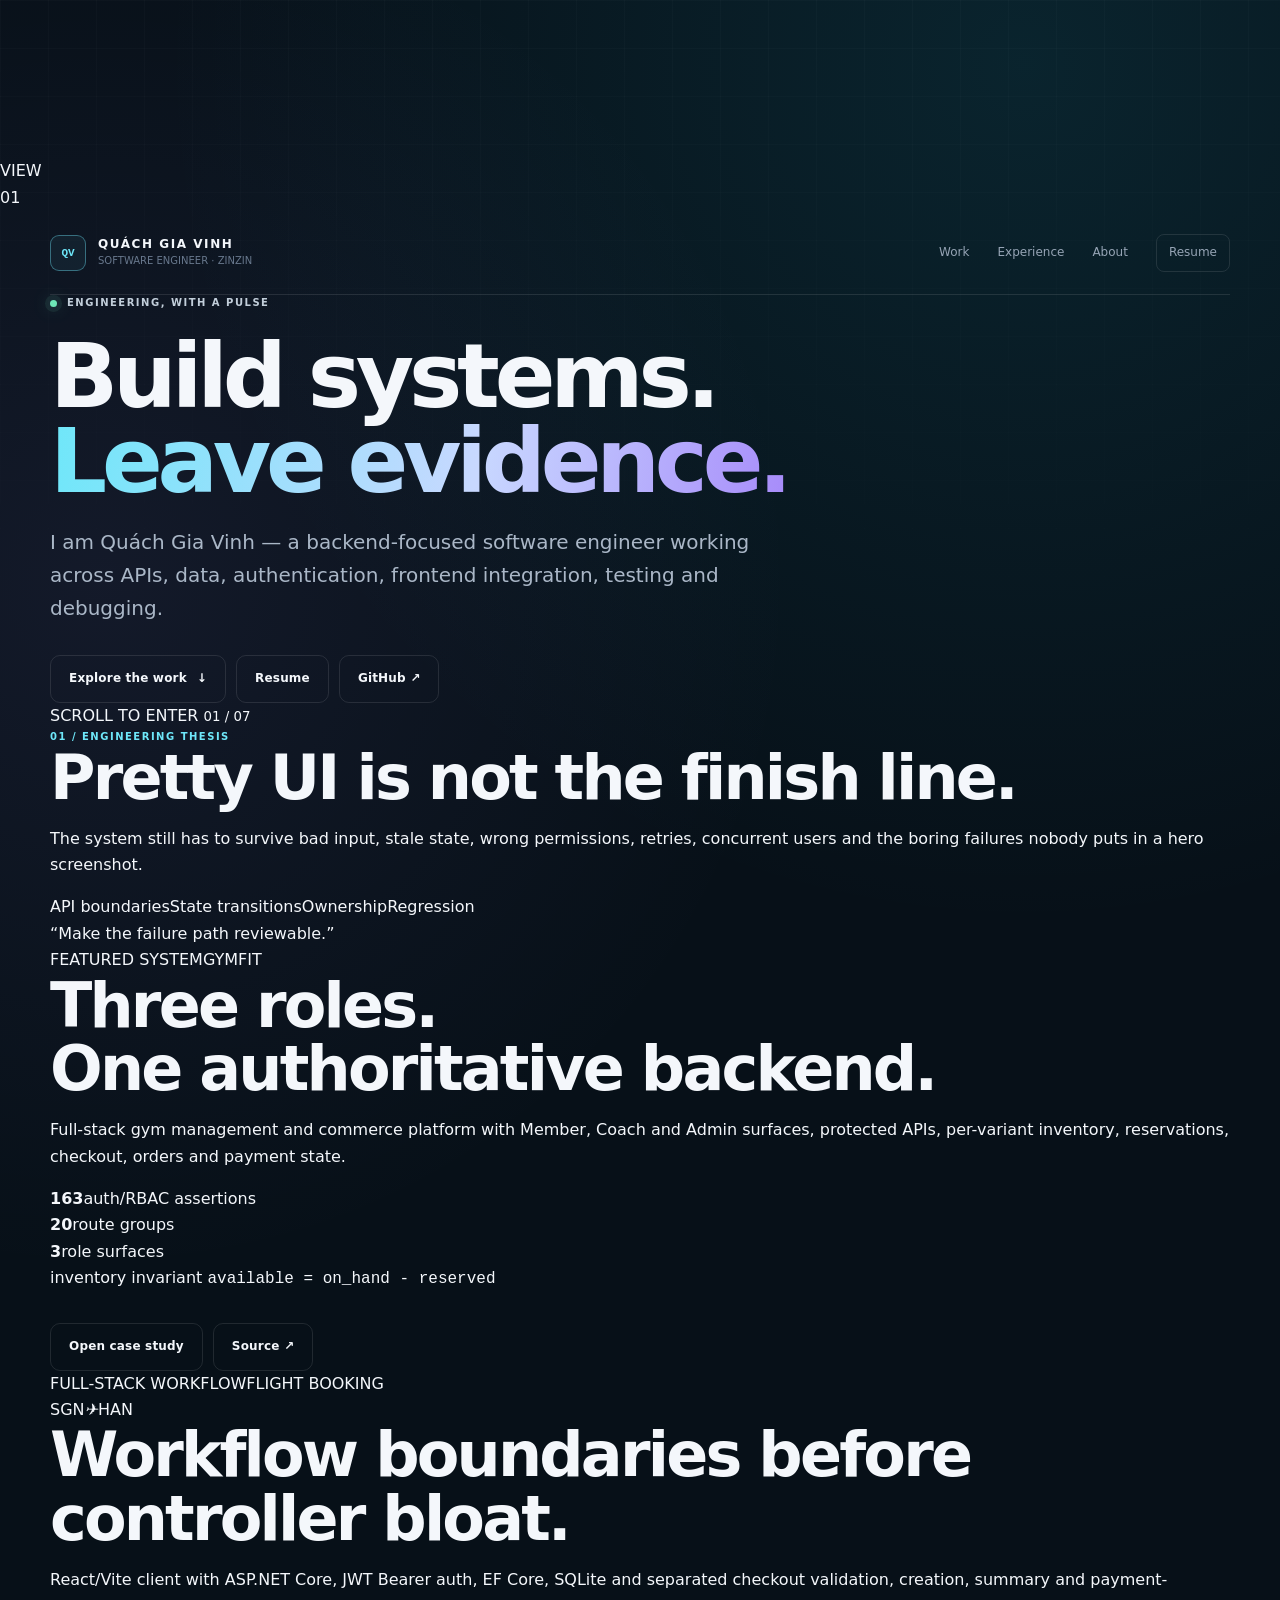
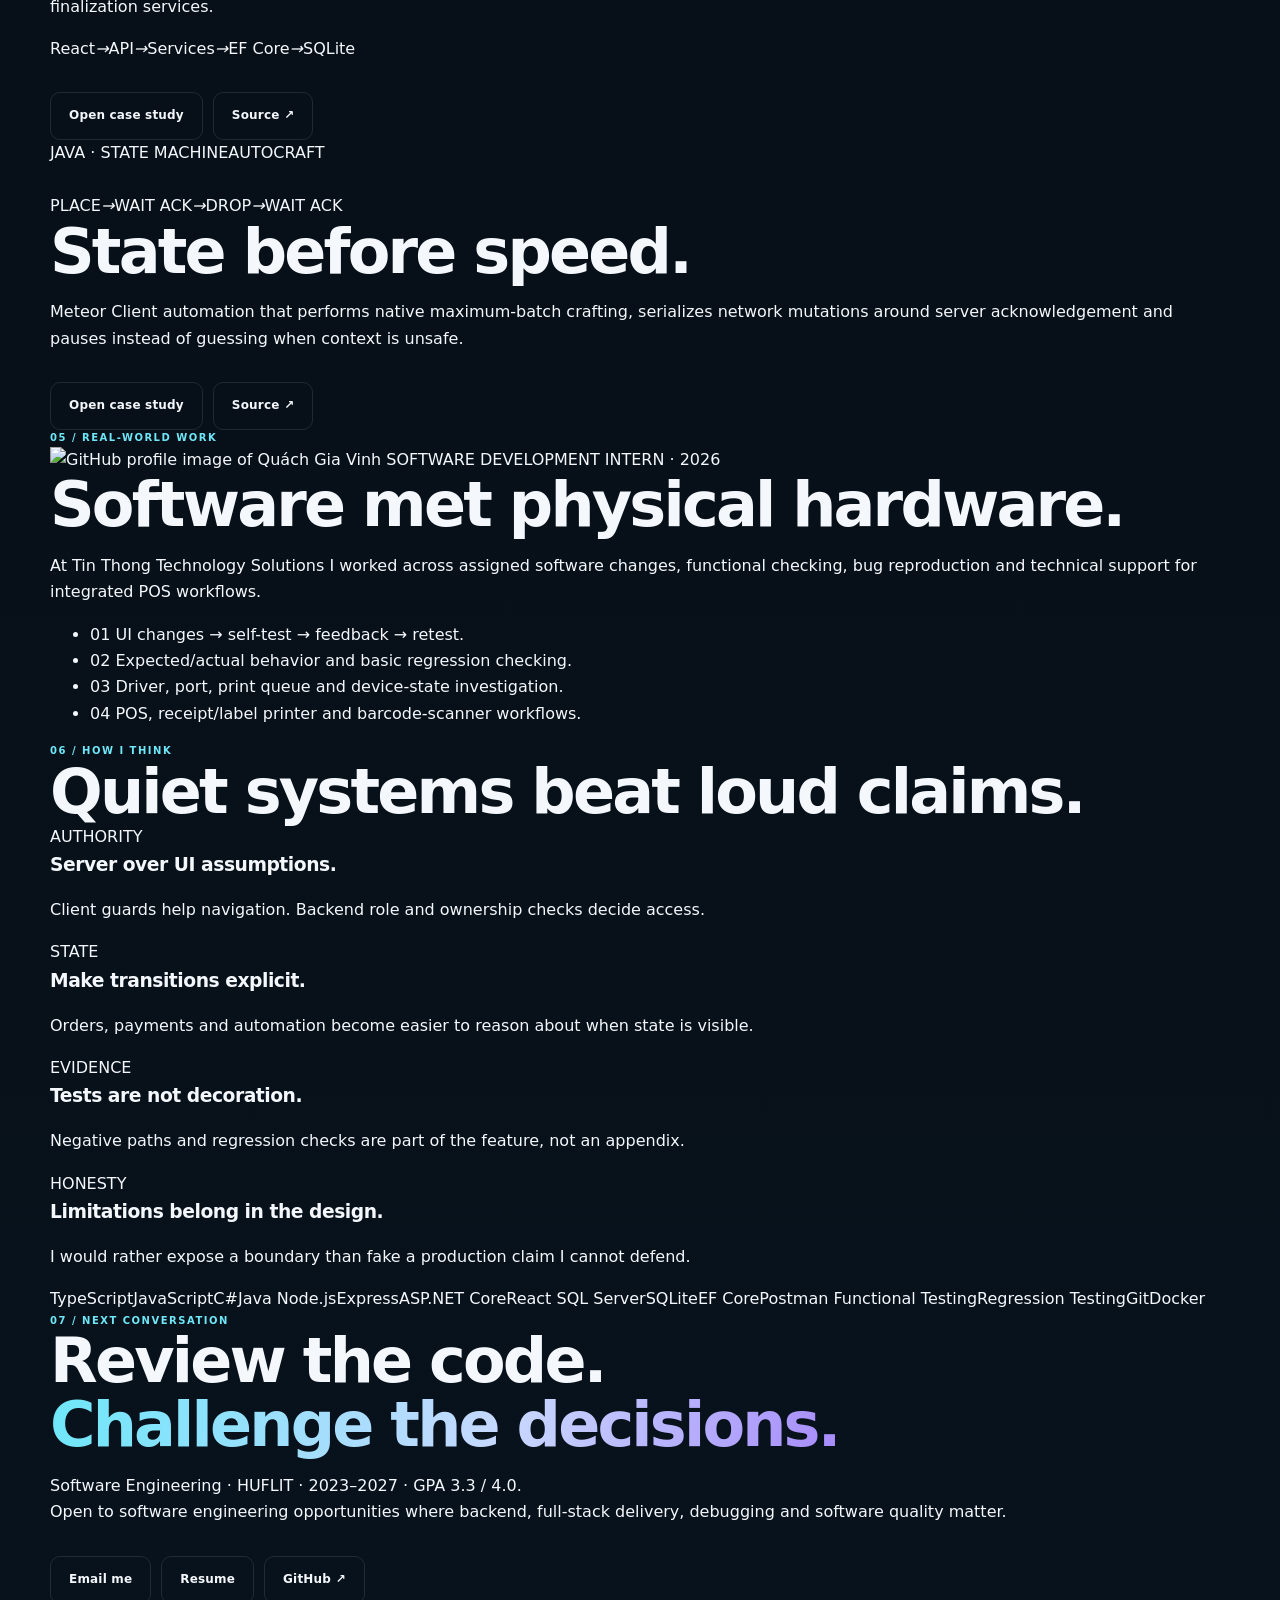
==== commit ad89a0ed: "feat: transform homepage into cinematic nature experience" ====
--- a/index.html
+++ b/index.html
@@ -4,8 +4,8 @@
   <meta charset="utf-8">
   <meta name="viewport" content="width=device-width, initial-scale=1">
   <title>Quách Gia Vinh | Software Engineer</title>
-  <meta name="description" content="Quách Gia Vinh is a software engineering student and backend-focused developer building full-stack systems, authenticated APIs, data workflows, testable software, and automation.">
-  <meta name="theme-color" content="#071018">
+  <meta name="description" content="Interactive engineering portfolio of Quách Gia Vinh — backend-focused software engineer building full-stack systems, authenticated APIs, testable workflows and automation.">
+  <meta name="theme-color" content="#07140e">
   <meta name="robots" content="index,follow">
   <link rel="canonical" href="https://vinh17491.github.io/web1/">
   <link rel="stylesheet" href="styles.css">
@@ -25,227 +25,210 @@
   }
   </script>
 </head>
-<body>
+<body class="cinematic-home">
   <a class="skip-link" href="#main">Skip to content</a>
-  <header class="site-header shell">
-    <a class="brand" href="#top" aria-label="Quách Gia Vinh home">
+
+  <div class="nature-stage" aria-hidden="true">
+    <div class="sky-haze"></div>
+    <div class="sun-glow"></div>
+    <canvas id="nature-canvas"></canvas>
+    <div class="scene-vignette"></div>
+    <div class="grain"></div>
+  </div>
+
+  <div class="cursor-orbit" aria-hidden="true">
+    <span class="cursor-core"></span>
+    <span class="cursor-text">VIEW</span>
+  </div>
+
+  <div class="story-rail" aria-hidden="true">
+    <div class="story-track"><span id="story-progress"></span></div>
+    <span class="story-index" id="story-index">01</span>
+  </div>
+
+  <header class="site-header shell cinematic-nav">
+    <a class="brand" href="#top" aria-label="Quách Gia Vinh home" data-cursor="HOME">
       <span class="brand-mark">QV</span>
-      <span class="brand-copy"><strong>QUÁCH GIA VINH</strong><small>@vinh17491 · ZinZin</small></span>
+      <span class="brand-copy"><strong>QUÁCH GIA VINH</strong><small>SOFTWARE ENGINEER · ZINZIN</small></span>
     </a>
     <button class="menu-button" type="button" aria-label="Open navigation" aria-expanded="false" aria-controls="primary-nav">MENU</button>
     <nav class="nav" id="primary-nav" aria-label="Primary navigation">
-      <a href="#work">Work</a>
-      <a href="#experience">Experience</a>
-      <a href="#skills">Skills</a>
-      <a href="#about">About</a>
-      <a class="nav-cta" href="resume.html">Resume</a>
+      <a href="#work" data-cursor="WORK">Work</a>
+      <a href="#experience" data-cursor="STORY">Experience</a>
+      <a href="#about" data-cursor="ABOUT">About</a>
+      <a href="resume.html" class="nav-cta" data-cursor="OPEN">Resume</a>
     </nav>
   </header>
 
   <main id="main">
-    <section class="hero shell" id="top">
-      <div class="hero-copy reveal">
-        <p class="eyebrow"><span class="status-dot"></span> SOFTWARE ENGINEER · BACKEND / FULL-STACK</p>
-        <h1>Build the system.<br><span>Prove it works.</span></h1>
-        <p class="hero-lead">
-          I design and implement software across API, database, authentication, frontend integration, testing and debugging.
-          My strongest work is documented as engineering evidence: architecture, constraints, failure handling and verified behavior.
-        </p>
-        <div class="hero-actions">
-          <a class="button primary" href="#work">Review engineering work <span aria-hidden="true">↘</span></a>
-          <a class="button ghost" href="resume.html">Read resume</a>
-          <a class="button ghost" href="https://github.com/vinh17491" target="_blank" rel="noreferrer">GitHub ↗</a>
-        </div>
-        <dl class="hero-facts" aria-label="Profile summary">
-          <div><dt>Primary focus</dt><dd>Backend systems</dd></div>
-          <div><dt>Secondary</dt><dd>Full-stack delivery</dd></div>
-          <div><dt>Quality</dt><dd>Testing · Debugging</dd></div>
-          <div><dt>Education</dt><dd>Software Engineering</dd></div>
-        </dl>
-      </div>
-
-      <aside class="proof-console reveal" aria-label="Current engineering signal">
-        <div class="console-head"><span></span><span></span><span></span><small>evidence.log</small></div>
-        <div class="console-body">
-          <div class="console-line"><span class="ok">PASS</span><span>GymFit auth/RBAC acceptance</span></div>
-          <div class="console-line"><span class="metric">163</span><span>authorization assertions</span></div>
-          <div class="console-line"><span class="metric">20</span><span>API route groups covered</span></div>
-          <div class="console-line"><span class="ok">PASS</span><span>customer/admin commerce flows</span></div>
-          <div class="console-line"><span class="ok">SAFE</span><span>ACK-bound AutoCraft mutations</span></div>
-          <div class="console-divider"></div>
-          <p>Claims above are linked to source code or project documentation. No invented production metrics.</p>
-        </div>
-      </aside>
-    </section>
-
-    <section class="section shell" id="work">
-      <div class="section-heading">
-        <div>
-          <p class="section-label">01 / ENGINEERING WORK</p>
-          <h2>Projects reviewed like systems, not screenshots.</h2>
-        </div>
-        <p class="section-note">Each case study exposes architecture, decisions, verification and limitations.</p>
-      </div>
-
-      <article class="project-card project-hero reveal">
-        <div class="project-kicker"><span>FEATURED</span><span>FULL-STACK · SECURITY · COMMERCE</span></div>
-        <div class="project-grid">
+    <section class="story-chapter story-intro shell" id="top" data-scene="0">
+      <div class="intro-copy">
+        <p class="eyebrow cinematic-reveal"><span class="status-dot"></span> ENGINEERING, WITH A PULSE</p>
+        <h1 class="cinematic-title cinematic-reveal">Build systems.<br><span>Leave evidence.</span></h1>
+        <p class="hero-lead cinematic-reveal">
+          I am Quách Gia Vinh — a backend-focused software engineer working across APIs, data,
+          authentication, frontend integration, testing and debugging.
+        </p>
+        <div class="hero-actions cinematic-reveal">
+          <a class="button nature-primary magnetic" href="#work" data-cursor="EXPLORE">Explore the work <span>↓</span></a>
+          <a class="button glass magnetic" href="resume.html" data-cursor="OPEN">Resume</a>
+          <a class="button glass magnetic" href="https://github.com/vinh17491" target="_blank" rel="noreferrer" data-cursor="OPEN">GitHub ↗</a>
+        </div>
+      </div>
+
+      <div class="intro-signature cinematic-reveal">
+        <span>SCROLL TO ENTER</span>
+        <i></i>
+        <small>01 / 07</small>
+      </div>
+    </section>
+
+    <section class="story-chapter shell chapter-thesis" data-scene="1">
+      <div class="chapter-panel chapter-left glass-panel">
+        <p class="section-label">01 / ENGINEERING THESIS</p>
+        <h2>Pretty UI is not the finish line.</h2>
+        <p class="chapter-lead">
+          The system still has to survive bad input, stale state, wrong permissions, retries,
+          concurrent users and the boring failures nobody puts in a hero screenshot.
+        </p>
+        <div class="signal-row">
+          <span>API boundaries</span><span>State transitions</span><span>Ownership</span><span>Regression</span>
+        </div>
+      </div>
+      <div class="floating-quote" aria-hidden="true">“Make the failure path reviewable.”</div>
+    </section>
+
+    <section class="story-chapter shell" id="work" data-scene="2">
+      <article class="chapter-panel chapter-right project-story gym-story tilt-card">
+        <div class="story-topline"><span>FEATURED SYSTEM</span><span>GYMFIT</span></div>
+        <h2>Three roles.<br>One authoritative backend.</h2>
+        <p>
+          Full-stack gym management and commerce platform with Member, Coach and Admin surfaces,
+          protected APIs, per-variant inventory, reservations, checkout, orders and payment state.
+        </p>
+        <div class="story-metrics">
+          <div><strong>163</strong><span>auth/RBAC assertions</span></div>
+          <div><strong>20</strong><span>route groups</span></div>
+          <div><strong>3</strong><span>role surfaces</span></div>
+        </div>
+        <div class="nature-code">
+          <span>inventory invariant</span>
+          <code>available = on_hand - reserved</code>
+        </div>
+        <div class="project-actions">
+          <a class="button nature-primary magnetic" href="projects/gymfit.html" data-cursor="CASE">Open case study</a>
+          <a class="button glass magnetic" href="https://github.com/vinh17491/gym" target="_blank" rel="noreferrer" data-cursor="CODE">Source ↗</a>
+        </div>
+      </article>
+    </section>
+
+    <section class="story-chapter shell" data-scene="3">
+      <article class="chapter-panel chapter-left project-story flight-story tilt-card">
+        <div class="story-topline"><span>FULL-STACK WORKFLOW</span><span>FLIGHT BOOKING</span></div>
+        <div class="flight-orbit" aria-hidden="true">
+          <span class="flight-city">SGN</span><i><b>✈</b></i><span class="flight-city">HAN</span>
+        </div>
+        <h2>Workflow boundaries before controller bloat.</h2>
+        <p>
+          React/Vite client with ASP.NET Core, JWT Bearer auth, EF Core, SQLite and separated
+          checkout validation, creation, summary and payment-finalization services.
+        </p>
+        <div class="story-flow">
+          <span>React</span><i>→</i><span>API</span><i>→</i><span>Services</span><i>→</i><span>EF Core</span><i>→</i><span>SQLite</span>
+        </div>
+        <div class="project-actions">
+          <a class="button nature-primary magnetic" href="projects/flight-booking.html" data-cursor="CASE">Open case study</a>
+          <a class="button glass magnetic" href="https://github.com/vinh17491/web_maybay" target="_blank" rel="noreferrer" data-cursor="CODE">Source ↗</a>
+        </div>
+      </article>
+    </section>
+
+    <section class="story-chapter shell" data-scene="4">
+      <article class="chapter-panel chapter-right project-story autocraft-story tilt-card">
+        <div class="story-topline"><span>JAVA · STATE MACHINE</span><span>AUTOCRAFT</span></div>
+        <div class="autocraft-visual" aria-hidden="true">
+          <img src="https://raw.githubusercontent.com/vinh17491/vinh17491/main/assets/minecraft-hero.svg" alt="">
+          <div class="autocraft-state"><span>PLACE</span><i>→</i><span>WAIT ACK</span><i>→</i><span>DROP</span><i>→</i><span>WAIT ACK</span></div>
+        </div>
+        <h2>State before speed.</h2>
+        <p>
+          Meteor Client automation that performs native maximum-batch crafting, serializes network
+          mutations around server acknowledgement and pauses instead of guessing when context is unsafe.
+        </p>
+        <div class="project-actions">
+          <a class="button nature-primary magnetic" href="projects/autocraft.html" data-cursor="CASE">Open case study</a>
+          <a class="button glass magnetic" href="https://github.com/vinh17491/minecraft-autocraft" target="_blank" rel="noreferrer" data-cursor="CODE">Source ↗</a>
+        </div>
+      </article>
+    </section>
+
+    <section class="story-chapter shell" id="experience" data-scene="5">
+      <div class="chapter-panel chapter-left experience-story">
+        <p class="section-label">05 / REAL-WORLD WORK</p>
+        <div class="experience-grid">
+          <div class="profile-portrait tilt-card">
+            <img src="https://avatars.githubusercontent.com/u/194791583?v=4" alt="GitHub profile image of Quách Gia Vinh">
+            <span>SOFTWARE DEVELOPMENT INTERN · 2026</span>
+          </div>
           <div>
-            <h3>GymFit</h3>
-            <p class="project-summary">
-              A role-based gym management and commerce platform with Member, Coach and Admin surfaces, protected APIs,
-              variant-level inventory, checkout, orders, payment state, booking flows and technical acceptance documentation.
+            <h2>Software met physical hardware.</h2>
+            <p>
+              At Tin Thong Technology Solutions I worked across assigned software changes,
+              functional checking, bug reproduction and technical support for integrated POS workflows.
             </p>
-            <div class="chips">
-              <span>React</span><span>TypeScript</span><span>Express</span><span>SQL Server</span><span>JWT</span>
-            </div>
-            <div class="project-actions">
-              <a class="button primary compact" href="projects/gymfit.html">Read case study</a>
-              <a class="button ghost compact" href="https://github.com/vinh17491/gym" target="_blank" rel="noreferrer">Source ↗</a>
-            </div>
-          </div>
-          <div class="evidence-panel">
-            <p class="micro-label">VERIFIED SIGNAL</p>
-            <div class="evidence-stats">
-              <div><strong>163</strong><span>auth/RBAC assertions</span></div>
-              <div><strong>20</strong><span>route groups</span></div>
-              <div><strong>3</strong><span>application roles</span></div>
-              <div><strong>0001–0006</strong><span>canonical migrations applied</span></div>
-            </div>
-            <code>available = on_hand - reserved</code>
-            <p>Inventory reservation, payment/order history, session revocation and cross-owner authorization are documented and testable.</p>
-          </div>
-        </div>
-      </article>
-
-      <div class="project-pair">
-        <article class="project-card reveal">
-          <div class="project-kicker"><span>FULL-STACK</span><span>BOOKING WORKFLOW</span></div>
-          <h3>Flight Booking System</h3>
-          <p class="project-summary">
-            React/Vite client with an ASP.NET Core API, EF Core, SQLite, JWT authentication, Swagger and separated checkout/payment services.
-          </p>
-          <div class="flow-mini" aria-label="Flight booking system flow">
-            <span>React</span><i>→</i><span>ASP.NET Core</span><i>→</i><span>EF Core</span><i>→</i><span>SQLite</span>
-          </div>
-          <p class="truth-note">Payment behavior is presented as project simulation where the source uses a simulation service; no production payment claim.</p>
-          <div class="project-actions">
-            <a class="button ghost compact" href="projects/flight-booking.html">Read case study</a>
-            <a class="text-link" href="https://github.com/vinh17491/web_maybay" target="_blank" rel="noreferrer">Source ↗</a>
-          </div>
-        </article>
-
-        <article class="project-card reveal">
-          <div class="project-kicker"><span>JAVA</span><span>STATE MACHINE · AUTOMATION</span></div>
-          <h3>Minecraft AutoCraft</h3>
-          <p class="project-summary">
-            Meteor Client addon that performs maximum-batch crafting through native container operations while pausing on unsafe state and waiting for server acknowledgement before the next network mutation.
-          </p>
-          <div class="state-strip" aria-label="Automation state flow">
-            <span>Validate</span><i>→</i><span>Place</span><i>→</i><span>ACK</span><i>→</i><span>Drop</span><i>→</i><span>ACK</span>
-          </div>
-          <p class="truth-note">The module uses explicit acknowledgement states and a 40-tick timeout instead of blind click loops.</p>
-          <div class="project-actions">
-            <a class="button ghost compact" href="projects/autocraft.html">Read case study</a>
-            <a class="text-link" href="https://github.com/vinh17491/minecraft-autocraft" target="_blank" rel="noreferrer">Source ↗</a>
-          </div>
-        </article>
-      </div>
-    </section>
-
-    <section class="section shell" id="experience">
-      <div class="section-heading">
-        <div>
-          <p class="section-label">02 / EXPERIENCE</p>
-          <h2>Work that crossed software and real devices.</h2>
-        </div>
-      </div>
-      <div class="timeline">
-        <article class="timeline-item reveal">
-          <div class="timeline-meta">
-            <span>JUN 2026 — SEP 2026</span>
-            <strong>Tin Thong Technology Solutions</strong>
-            <small>Software Development Intern · Software & Engineering</small>
-          </div>
-          <div class="timeline-body">
-            <p>
-              Worked across assigned software changes, functional checking, bug reproduction and technical support for integrated point-of-sale workflows and peripherals.
-            </p>
-            <ul class="clean-list">
-              <li>Modified UI labels, fields, buttons and user-facing messages, then self-tested and revised from feedback.</li>
-              <li>Recorded expected/actual behavior, reproduced issues, retested fixes and performed basic regression checks.</li>
-              <li>Investigated issues across application, driver, port/connection, print queue and device state boundaries before escalation.</li>
-              <li>Worked with POS, receipt/label printers and barcode scanners under defined access and escalation limits.</li>
+            <ul class="story-list">
+              <li><span>01</span> UI changes → self-test → feedback → retest.</li>
+              <li><span>02</span> Expected/actual behavior and basic regression checking.</li>
+              <li><span>03</span> Driver, port, print queue and device-state investigation.</li>
+              <li><span>04</span> POS, receipt/label printer and barcode-scanner workflows.</li>
             </ul>
           </div>
-        </article>
-      </div>
-    </section>
-
-    <section class="section shell" id="skills">
-      <div class="section-heading">
-        <div>
-          <p class="section-label">03 / TECHNICAL SCOPE</p>
-          <h2>Only skills I am prepared to defend in an interview.</h2>
-        </div>
-      </div>
-      <div class="skill-matrix">
-        <article class="skill-block reveal"><span>LANGUAGES</span><h3>TypeScript · JavaScript · C# · Java</h3><p>Used across the highlighted web, API and automation projects.</p></article>
-        <article class="skill-block reveal"><span>BACKEND</span><h3>Node.js · Express · ASP.NET Core</h3><p>REST APIs, authentication/authorization, business rules and service boundaries.</p></article>
-        <article class="skill-block reveal"><span>FRONTEND</span><h3>React · Vite · HTML · CSS</h3><p>Feature integration, protected navigation, responsive interfaces and client/API flows.</p></article>
-        <article class="skill-block reveal"><span>DATA</span><h3>SQL Server · SQLite · EF Core</h3><p>Relational modeling, migrations, inventory/state workflows and persistence.</p></article>
-        <article class="skill-block reveal"><span>QUALITY</span><h3>Functional · Regression · API testing</h3><p>Expected/actual analysis, reproduction, retest, authorization coverage and failure-path checks.</p></article>
-        <article class="skill-block reveal"><span>TOOLS</span><h3>Git · GitHub · Postman · Docker</h3><p>Version control, repository workflow, API verification and development tooling.</p></article>
-      </div>
-    </section>
-
-    <section class="section shell" id="about">
-      <div class="about-grid">
-        <div>
-          <p class="section-label">04 / HOW I THINK</p>
-          <h2>Engineering beyond the happy path.</h2>
-        </div>
-        <div class="principles">
-          <article class="principle reveal"><span>01</span><div><h3>Server authority over UI assumptions</h3><p>Authorization belongs at the API boundary. Frontend guards improve navigation; they do not replace backend ownership and role checks.</p></div></article>
-          <article class="principle reveal"><span>02</span><div><h3>State transitions should be explicit</h3><p>Orders, payments and automation are easier to reason about when valid transitions and invalid states are visible rather than implicit.</p></div></article>
-          <article class="principle reveal"><span>03</span><div><h3>Tests are evidence</h3><p>A feature is stronger when its acceptance conditions, negative paths and regression checks can be inspected.</p></div></article>
-          <article class="principle reveal"><span>04</span><div><h3>Limitations are part of the design</h3><p>I prefer an honest boundary over a fake production claim. Case studies include current constraints and what I would improve next.</p></div></article>
-        </div>
-      </div>
-    </section>
-
-    <section class="section shell">
-      <div class="education-card reveal">
-        <div>
-          <p class="section-label">05 / EDUCATION</p>
-          <h2>Software Engineering</h2>
-        </div>
-        <div>
-          <strong>Ho Chi Minh City University of Foreign Languages – Information Technology (HUFLIT)</strong>
-          <p>2023 — 2027 · GPA 3.3 / 4.0</p>
-          <p class="muted">Coursework and projects are used as a base; this portfolio emphasizes applied engineering evidence rather than course titles.</p>
-        </div>
-      </div>
-    </section>
-
-    <section class="contact shell reveal" id="contact">
-      <div>
-        <p class="section-label">06 / CONTACT</p>
-        <h2>Review the code. Challenge the decisions.</h2>
-        <p>I am open to software engineering opportunities where backend, full-stack delivery, debugging and software quality matter.</p>
-      </div>
-      <div class="contact-actions">
-        <a class="button primary" href="mailto:vinhvachocon@gmail.com">vinhvachocon@gmail.com</a>
-        <a class="button ghost" href="https://github.com/vinh17491" target="_blank" rel="noreferrer">github.com/vinh17491 ↗</a>
-        <a class="button ghost" href="resume.html">Resume →</a>
-      </div>
+        </div>
+      </div>
+    </section>
+
+    <section class="story-chapter shell" id="about" data-scene="6">
+      <div class="chapter-panel chapter-right philosophy-story">
+        <p class="section-label">06 / HOW I THINK</p>
+        <h2>Quiet systems beat loud claims.</h2>
+        <div class="philosophy-grid">
+          <article class="nature-card tilt-card"><span>AUTHORITY</span><h3>Server over UI assumptions.</h3><p>Client guards help navigation. Backend role and ownership checks decide access.</p></article>
+          <article class="nature-card tilt-card"><span>STATE</span><h3>Make transitions explicit.</h3><p>Orders, payments and automation become easier to reason about when state is visible.</p></article>
+          <article class="nature-card tilt-card"><span>EVIDENCE</span><h3>Tests are not decoration.</h3><p>Negative paths and regression checks are part of the feature, not an appendix.</p></article>
+          <article class="nature-card tilt-card"><span>HONESTY</span><h3>Limitations belong in the design.</h3><p>I would rather expose a boundary than fake a production claim I cannot defend.</p></article>
+        </div>
+        <div class="skill-cloud" aria-label="Technical skills">
+          <span>TypeScript</span><span>JavaScript</span><span>C#</span><span>Java</span>
+          <span>Node.js</span><span>Express</span><span>ASP.NET Core</span><span>React</span>
+          <span>SQL Server</span><span>SQLite</span><span>EF Core</span><span>Postman</span>
+          <span>Functional Testing</span><span>Regression Testing</span><span>Git</span><span>Docker</span>
+        </div>
+      </div>
+    </section>
+
+    <section class="story-chapter final-chapter shell" data-scene="7">
+      <div class="final-card">
+        <p class="section-label">07 / NEXT CONVERSATION</p>
+        <h2>Review the code.<br><span class="gradient-text">Challenge the decisions.</span></h2>
+        <p>
+          Software Engineering · HUFLIT · 2023–2027 · GPA 3.3 / 4.0.<br>
+          Open to software engineering opportunities where backend, full-stack delivery,
+          debugging and software quality matter.
+        </p>
+        <div class="hero-actions">
+          <a class="button nature-primary magnetic" href="mailto:vinhvachocon@gmail.com" data-cursor="MAIL">Email me</a>
+          <a class="button glass magnetic" href="resume.html" data-cursor="OPEN">Resume</a>
+          <a class="button glass magnetic" href="https://github.com/vinh17491" target="_blank" rel="noreferrer" data-cursor="OPEN">GitHub ↗</a>
+        </div>
+      </div>
+      <footer class="cinematic-footer">
+        <span>© <span id="year"></span> QUÁCH GIA VINH</span>
+        <span>BUILD · TEST · DEBUG · VERIFY</span>
+      </footer>
     </section>
   </main>
 
-  <footer class="shell footer">
-    <span>© <span id="year"></span> Quách Gia Vinh</span>
-    <span>BUILD · TEST · DEBUG · VERIFY</span>
-  </footer>
   <script src="script.js"></script>
+  <script type="module" src="nature-scene.js"></script>
 </body>
 </html>
--- a/styles.css
+++ b/styles.css
@@ -1,14 +1,21 @@
 :root {
-  --bg: #070b14;
-  --surface: #0c1220;
-  --surface-2: #111a2b;
-  --line: rgba(255,255,255,.10);
-  --text: #f5f7fb;
-  --muted: #8f9bb1;
-  --cyan: #64e7ff;
+  --bg: #071018;
+  --bg-2: #0a1420;
+  --surface: #0e1a27;
+  --surface-2: #111f2e;
+  --line: rgba(255,255,255,.105);
+  --line-strong: rgba(255,255,255,.18);
+  --text: #f4f7fb;
+  --muted: #96a4b5;
+  --muted-2: #68788d;
+  --cyan: #6ee7f9;
+  --cyan-2: #22d3ee;
+  --green: #6ee7b7;
+  --amber: #fbbf24;
   --violet: #a78bfa;
-  --green: #6ee7b7;
+  --danger: #fb7185;
   --max: 1180px;
+  --radius: 18px;
 }
 
 * { box-sizing: border-box; }
@@ -17,11 +24,11 @@
   margin: 0;
   color: var(--text);
   background:
-    radial-gradient(circle at 78% 8%, rgba(108, 92, 231, .15), transparent 30%),
-    radial-gradient(circle at 15% 24%, rgba(100, 231, 255, .09), transparent 26%),
-    var(--bg);
+    radial-gradient(circle at 80% 2%, rgba(34,211,238,.10), transparent 26%),
+    radial-gradient(circle at 8% 18%, rgba(167,139,250,.08), transparent 24%),
+    linear-gradient(180deg, #071018 0%, #071018 60%, #08121c 100%);
   font-family: Inter, ui-sans-serif, system-ui, -apple-system, BlinkMacSystemFont, "Segoe UI", sans-serif;
-  line-height: 1.6;
+  line-height: 1.65;
   overflow-x: hidden;
 }
 body::before {
@@ -30,219 +37,348 @@
   inset: 0;
   pointer-events: none;
   background-image:
-    linear-gradient(rgba(255,255,255,.026) 1px, transparent 1px),
-    linear-gradient(90deg, rgba(255,255,255,.026) 1px, transparent 1px);
-  background-size: 42px 42px;
-  mask-image: linear-gradient(to bottom, rgba(0,0,0,.85), transparent 82%);
+    linear-gradient(rgba(255,255,255,.018) 1px, transparent 1px),
+    linear-gradient(90deg, rgba(255,255,255,.018) 1px, transparent 1px);
+  background-size: 48px 48px;
+  mask-image: linear-gradient(to bottom, #000, transparent 80%);
   z-index: -1;
 }
+
 a { color: inherit; text-decoration: none; }
 button, a { -webkit-tap-highlight-color: transparent; }
+img { max-width: 100%; }
+code, pre { font-family: ui-monospace, SFMono-Regular, Menlo, Consolas, monospace; }
+
+.skip-link {
+  position: fixed; top: 10px; left: 10px; z-index: 100;
+  transform: translateY(-150%);
+  background: var(--cyan); color: #031018; padding: 10px 14px; border-radius: 8px;
+  font-weight: 800;
+}
+.skip-link:focus { transform: none; }
+
 .shell { width: min(var(--max), calc(100% - 48px)); margin-inline: auto; }
 
 .site-header {
-  width: min(var(--max), calc(100% - 48px));
-  margin: 0 auto;
-  min-height: 82px;
+  min-height: 84px;
   display: flex;
   align-items: center;
   justify-content: space-between;
   border-bottom: 1px solid var(--line);
   position: relative;
-  z-index: 20;
-}
-.brand { display: inline-flex; align-items: center; gap: 11px; font-size: 13px; font-weight: 800; letter-spacing: .18em; }
+  z-index: 30;
+}
+.brand { display: inline-flex; align-items: center; gap: 12px; }
 .brand-mark {
-  width: 32px; height: 32px; display: grid; place-items: center;
-  border: 1px solid rgba(100,231,255,.45); background: rgba(100,231,255,.08);
-  color: var(--cyan); border-radius: 8px; letter-spacing: 0;
-}
-.nav { display: flex; gap: 30px; align-items: center; }
-.nav a { color: var(--muted); font-size: 13px; transition: color .2s ease; }
-.nav a:hover { color: var(--text); }
+  width: 36px; height: 36px; display: grid; place-items: center;
+  border: 1px solid rgba(110,231,249,.4);
+  border-radius: 9px; color: var(--cyan); background: rgba(110,231,249,.06);
+  font: 800 11px ui-monospace, monospace;
+}
+.brand-copy { display: grid; line-height: 1.25; }
+.brand-copy strong { font-size: 12px; letter-spacing: .13em; }
+.brand-copy small { color: var(--muted-2); font-size: 10px; margin-top: 3px; }
+
+.nav { display:flex; align-items:center; gap: 28px; }
+.nav a { color: var(--muted); font-size: 12px; }
+.nav a:hover, .nav a:focus-visible { color: var(--text); }
+.nav-cta { border: 1px solid var(--line); border-radius: 8px; padding: 8px 12px; }
 .menu-button {
   display: none; color: var(--text); background: transparent; border: 1px solid var(--line);
-  border-radius: 8px; padding: 8px 11px; font: inherit; font-size: 11px; letter-spacing: .12em;
-}
+  border-radius: 8px; min-height: 42px; padding: 0 12px; font: 700 11px inherit; letter-spacing: .12em;
+}
+
+:focus-visible { outline: 2px solid var(--cyan); outline-offset: 3px; }
 
 .hero {
   min-height: 690px;
   display: grid;
-  grid-template-columns: 1.35fr .8fr;
-  gap: 72px;
+  grid-template-columns: 1.28fr .78fr;
+  gap: 68px;
   align-items: center;
-  padding-top: 70px;
-  padding-bottom: 90px;
-}
-.eyebrow, .section-label, .project-index {
-  color: var(--cyan); font-size: 11px; font-weight: 800; letter-spacing: .16em; text-transform: uppercase;
-}
-.eyebrow { display: flex; align-items: center; gap: 10px; }
-.status-dot { width: 7px; height: 7px; border-radius: 999px; background: var(--green); box-shadow: 0 0 0 5px rgba(110,231,183,.08), 0 0 18px rgba(110,231,183,.7); }
+  padding: 84px 0 96px;
+}
+.eyebrow, .section-label, .micro-label, .project-kicker {
+  text-transform: uppercase; letter-spacing: .15em; font-weight: 800; font-size: 10px;
+}
+.eyebrow { display:flex; align-items:center; gap:10px; color: #c2ceda; margin:0; }
+.section-label, .micro-label { color: var(--cyan); margin:0; }
+.status-dot {
+  width: 7px; height: 7px; border-radius: 50%; background: var(--green);
+  box-shadow: 0 0 0 5px rgba(110,231,183,.08), 0 0 18px rgba(110,231,183,.48);
+}
 h1 {
-  max-width: 780px; margin: 22px 0 22px;
-  font-size: clamp(54px, 7vw, 92px); line-height: .96; letter-spacing: -.055em; font-weight: 800;
-}
-h1 span {
+  margin: 22px 0 22px;
+  font-size: clamp(55px, 7vw, 94px);
+  line-height: .95;
+  letter-spacing: -.058em;
+  max-width: 860px;
+}
+h1 span, .gradient-text {
   color: transparent;
-  background: linear-gradient(100deg, var(--cyan), #c9b9ff 60%, var(--violet));
-  -webkit-background-clip: text; background-clip: text;
-}
-.hero-lead { max-width: 680px; margin: 0; color: #abb5c8; font-size: clamp(17px, 2vw, 20px); line-height: 1.75; }
-.hero-actions { display: flex; flex-wrap: wrap; gap: 12px; margin-top: 34px; }
+  background: linear-gradient(100deg, var(--cyan), #c8d8ff 58%, var(--violet));
+  background-clip: text; -webkit-background-clip: text;
+}
+h2 {
+  margin:0;
+  font-size: clamp(38px, 5vw, 62px);
+  line-height: 1.03;
+  letter-spacing: -.045em;
+}
+h3 { margin:0; letter-spacing:-.025em; }
+.hero-lead {
+  color:#aab7c7; font-size: clamp(17px,1.8vw,20px); max-width: 760px; margin:0;
+}
+.hero-actions, .project-actions { display:flex; flex-wrap:wrap; gap:10px; margin-top:30px; }
 .button {
-  display: inline-flex; align-items: center; justify-content: center; gap: 12px;
-  min-height: 48px; padding: 0 18px; border-radius: 10px; border: 1px solid var(--line);
-  font-size: 13px; font-weight: 750; letter-spacing: .015em; transition: transform .2s ease, border-color .2s ease, background .2s ease;
-}
-.button:hover { transform: translateY(-2px); border-color: rgba(255,255,255,.25); }
-.button.primary { color: #031017; background: var(--cyan); border-color: var(--cyan); }
-.button.ghost { background: rgba(255,255,255,.025); }
-.button.compact { min-height: 42px; padding-inline: 15px; margin-top: 24px; }
-.hero-meta { display: flex; gap: 36px; margin-top: 52px; padding-top: 24px; border-top: 1px solid var(--line); }
-.hero-meta div { display: grid; gap: 3px; }
-.hero-meta strong { color: #dbe3ee; font-size: 11px; text-transform: uppercase; letter-spacing: .12em; }
-.hero-meta span { color: var(--muted); font-size: 12px; }
-
-.terminal-card {
-  background: linear-gradient(180deg, rgba(17,26,43,.96), rgba(8,13,23,.98));
-  border: 1px solid rgba(255,255,255,.11);
-  border-radius: 18px;
-  box-shadow: 0 28px 80px rgba(0,0,0,.42), inset 0 1px rgba(255,255,255,.04);
-  overflow: hidden;
-  transform: rotate(1.2deg);
-}
-.terminal-top { height: 48px; display: flex; align-items: center; gap: 7px; padding: 0 16px; border-bottom: 1px solid var(--line); }
-.terminal-top span { width: 9px; height: 9px; border-radius: 50%; background: #364156; }
-.terminal-top span:nth-child(1){ background:#ff6b6b; }.terminal-top span:nth-child(2){ background:#ffd166; }.terminal-top span:nth-child(3){ background:#6ee7b7; }
-.terminal-top small { margin-left: auto; color: #657289; font-family: ui-monospace, SFMono-Regular, Menlo, monospace; }
-.terminal-body { padding: 28px; min-height: 360px; font: 13px/1.7 ui-monospace, SFMono-Regular, Menlo, monospace; }
-.terminal-body p { margin: 0 0 8px; }
-.prompt { color: var(--green); margin-right: 9px; }
-.output { color: #8fa0b9; padding-left: 18px; margin-bottom: 18px !important; }
-.output.accent { color: var(--cyan); }
-.cursor-line { display:flex; align-items:center; margin-top: 12px; }
-.cursor { width: 8px; height: 16px; background: var(--cyan); display:inline-block; animation: blink 1s steps(1) infinite; }
-@keyframes blink { 50% { opacity: 0; } }
-
-.section { padding-top: 120px; padding-bottom: 120px; border-top: 1px solid var(--line); }
-.split { display:grid; grid-template-columns: .9fr 1.1fr; gap: 90px; align-items:start; margin-top: 34px; }
-h2 { margin: 0; font-size: clamp(38px, 5vw, 62px); line-height: 1.05; letter-spacing: -.045em; }
-.body-copy { color: #a8b2c4; font-size: 17px; max-width: 670px; }
-.body-copy p:first-child { margin-top: 0; }
-.body-copy p { margin-bottom: 24px; }
-
-.stack-grid { display:grid; grid-template-columns: repeat(4,1fr); gap: 12px; margin-top: 34px; }
-.stack-card { min-height: 250px; padding: 26px; border: 1px solid var(--line); background: rgba(255,255,255,.025); border-radius: 14px; transition: background .2s ease, transform .2s ease; }
-.stack-card:hover { transform: translateY(-4px); background: rgba(255,255,255,.04); }
-.stack-card > span { color: #526079; font: 11px ui-monospace, monospace; }
-.stack-card h3 { margin: 78px 0 12px; font-size: 19px; }
-.stack-card p { color: var(--muted); margin: 0; font-size: 13px; line-height: 1.8; }
-
-.section-heading { display:flex; justify-content:space-between; gap: 24px; align-items:end; margin-bottom: 38px; }
-.section-heading h2 { max-width: 760px; margin-top: 18px; }
-.text-link { color: var(--cyan); font-size: 12px; white-space: nowrap; }
-.section-note { color: var(--muted); margin:0; font-size: 13px; }
-
-.projects { display: grid; gap: 18px; }
-.project {
-  display:grid; grid-template-columns: 1fr 1fr; min-height: 430px;
-  border: 1px solid var(--line); border-radius: 18px; overflow:hidden; background: rgba(255,255,255,.018);
-}
-.project-visual { min-height: 390px; border-right:1px solid var(--line); position:relative; overflow:hidden; }
-.project-content { padding: 42px; display:flex; flex-direction:column; align-items:flex-start; justify-content:center; }
-.project-content h3 { margin: 12px 0; font-size: 36px; letter-spacing:-.035em; }
-.project-content p { color:#9da9bc; margin:0; max-width: 560px; }
-.chips { display:flex; flex-wrap:wrap; gap:7px; margin-top:20px; }
-.chips span { padding:6px 9px; border:1px solid var(--line); border-radius:999px; color:#adb7c8; font-size:10px; letter-spacing:.04em; }
-
-.visual-gym { background: radial-gradient(circle at 20% 20%, rgba(100,231,255,.18), transparent 34%), #09101d; padding:28px; }
-.visual-toolbar { display:flex; gap:6px; }
-.visual-toolbar span { width:7px;height:7px;border-radius:50%;background:#344057; }
-.dashboard-mock { position:absolute; inset:68px 28px 28px; display:grid; grid-template-columns:76px 1fr; border:1px solid rgba(255,255,255,.13); border-radius:12px; overflow:hidden; background:#0b1322; box-shadow:0 20px 50px rgba(0,0,0,.35); }
-.side-mock { border-right:1px solid var(--line); background:linear-gradient(180deg,rgba(100,231,255,.08),transparent); }
-.main-mock { padding:24px; }
-.mock-title { width:38%;height:14px;border-radius:4px;background:#27334a;margin-bottom:24px; }
-.mock-stats { display:grid;grid-template-columns:repeat(3,1fr);gap:10px; }
-.mock-stats i { height:70px;border:1px solid var(--line);border-radius:8px;background:rgba(255,255,255,.025); }
-.mock-chart { height:120px;margin-top:12px;border:1px solid var(--line);border-radius:8px;background:linear-gradient(150deg,transparent 50%,rgba(100,231,255,.14) 51%,transparent 53%); }
-
-.visual-flight { background: radial-gradient(circle at 50% 0%, rgba(167,139,250,.22), transparent 46%), #0b1020; display:flex;flex-direction:column;justify-content:center;padding:44px; }
-.flight-route { display:grid;grid-template-columns:auto 1fr auto;align-items:center;gap:16px;margin-bottom:36px; }
-.airport { font-size:34px;font-weight:850;letter-spacing:-.05em; }
-.route-line { height:1px;background:linear-gradient(90deg,var(--violet),var(--cyan));position:relative; }
-.route-line span { position:absolute;left:48%;top:50%;transform:translate(-50%,-55%);background:#0b1020;padding:0 10px;color:var(--cyan); }
-.flight-card { border:1px solid var(--line);border-radius:12px;padding:22px;background:rgba(255,255,255,.03);display:grid;gap:4px; }
-.flight-card span,.craft-status span { color:var(--cyan);font-size:10px;letter-spacing:.16em; }
-.flight-card strong,.craft-status strong { font-size:20px; }
-.flight-card small,.craft-status small { color:var(--muted); }
-
-.visual-minecraft { background:#0a1117;display:grid;place-items:center; }
-.blocks { display:grid;grid-template-columns:repeat(3,66px);gap:8px;transform:rotate(-8deg) skewX(2deg); }
-.blocks i { width:66px;height:66px;background:linear-gradient(145deg,#769b48,#3e5f2d);border:1px solid rgba(255,255,255,.12);box-shadow:inset -12px -12px rgba(0,0,0,.14); }
-.blocks i:nth-child(2n){background:linear-gradient(145deg,#8d6a45,#59402a)} .blocks i:nth-child(3n){background:linear-gradient(145deg,#638aa7,#34546d)}
-.craft-status { position:absolute;left:28px;bottom:28px;right:28px;padding:18px;border:1px solid var(--line);border-radius:10px;background:rgba(5,8,13,.82);backdrop-filter:blur(8px);display:grid; }
-
-.evidence-grid { display:grid;grid-template-columns:repeat(3,1fr);gap:14px; }
-.evidence-card { border:1px solid var(--line);border-radius:14px;overflow:hidden;background:rgba(255,255,255,.018); }
-.evidence-placeholder { aspect-ratio:16/10;display:flex;flex-direction:column;justify-content:end;padding:24px;background:
-  linear-gradient(135deg,rgba(100,231,255,.08),transparent 50%),
-  repeating-linear-gradient(135deg,rgba(255,255,255,.025) 0 1px,transparent 1px 12px);
-}
-.evidence-placeholder span { color:var(--cyan);font-size:10px;letter-spacing:.14em; }
-.evidence-placeholder strong { margin-top:6px;font-size:17px; }
-.evidence-placeholder small { color:#66748a;margin-top:4px;font-family:ui-monospace,monospace; }
-.evidence-card p { color:var(--muted);font-size:12px;margin:0;padding:16px 20px;border-top:1px solid var(--line); }
+  min-height: 48px; padding:0 18px; border-radius:10px; border:1px solid var(--line);
+  display:inline-flex; align-items:center; justify-content:center; gap:10px;
+  font-size:12px; font-weight:800; letter-spacing:.015em;
+  transition: transform .18s ease, background .18s ease, border-color .18s ease;
+}
+.button:hover { transform: translateY(-2px); border-color: var(--line-strong); }
+.button.primary { color:#031218; background: var(--cyan); border-color: var(--cyan); }
+.button.ghost { background: rgba(255,255,255,.018); }
+.button.compact { min-height:42px; padding-inline:14px; }
+
+.hero-facts {
+  display:grid; grid-template-columns: repeat(4,1fr); gap: 0;
+  margin: 48px 0 0; border-top:1px solid var(--line); border-bottom:1px solid var(--line);
+}
+.hero-facts div { padding:18px 16px 18px 0; }
+.hero-facts dt { color:var(--muted-2); font-size:9px; letter-spacing:.13em; text-transform:uppercase; font-weight:800; }
+.hero-facts dd { margin:4px 0 0; font-size:12px; color:#dce5ef; }
+
+.proof-console {
+  border:1px solid var(--line);
+  border-radius:18px;
+  overflow:hidden;
+  background: linear-gradient(180deg,rgba(16,29,43,.96),rgba(7,14,22,.98));
+  box-shadow: 0 32px 80px rgba(0,0,0,.3);
+}
+.console-head { height:48px; display:flex; align-items:center; gap:7px; padding:0 16px; border-bottom:1px solid var(--line); }
+.console-head > span { width:8px;height:8px;border-radius:50%;background:#39475a; }
+.console-head > span:nth-child(1){background:#fb7185}.console-head > span:nth-child(2){background:#fbbf24}.console-head > span:nth-child(3){background:#6ee7b7}
+.console-head small { margin-left:auto; color:#64748b; font:10px ui-monospace,monospace; }
+.console-body { padding:24px; }
+.console-line { display:grid; grid-template-columns:58px 1fr; gap:10px; padding:11px 0; border-bottom:1px solid rgba(255,255,255,.055); font:12px ui-monospace,monospace; color:#a8b4c3; }
+.console-line .ok { color:var(--green); font-weight:800; }
+.console-line .metric { color:var(--cyan); font-weight:800; }
+.console-divider { height:1px;background:var(--line);margin:22px 0; }
+.console-body p { color:var(--muted-2); font-size:11px; margin:0; }
+
+.section { padding:116px 0; border-top:1px solid var(--line); }
+.section-heading {
+  display:flex; justify-content:space-between; gap:36px; align-items:end; margin-bottom:38px;
+}
+.section-heading > div { max-width:830px; }
+.section-heading h2 { margin-top:16px; }
+.section-note { max-width:320px; margin:0; color:var(--muted); font-size:12px; }
+
+.project-card {
+  border:1px solid var(--line);
+  border-radius:var(--radius);
+  background: linear-gradient(145deg,rgba(255,255,255,.025),rgba(255,255,255,.012));
+  padding:34px;
+}
+.project-card h3 { font-size:34px; margin-top:14px; }
+.project-kicker { display:flex; justify-content:space-between; gap:16px; color:var(--muted-2); }
+.project-kicker span:first-child { color:var(--cyan); }
+.project-grid { display:grid; grid-template-columns:1.1fr .9fr; gap:52px; margin-top:22px; align-items:stretch; }
+.project-summary { color:#a4b1c1; font-size:15px; max-width:700px; }
+.project-hero { padding:40px; }
+.chips { display:flex; flex-wrap:wrap; gap:7px; margin-top:22px; }
+.chips span {
+  border:1px solid var(--line); border-radius:999px; padding:6px 9px;
+  color:#aeb9c8; font-size:10px;
+}
+.evidence-panel {
+  border:1px solid var(--line); border-radius:14px; padding:24px;
+  background: rgba(4,11,17,.44);
+}
+.evidence-stats { display:grid; grid-template-columns:1fr 1fr; gap:10px; margin:14px 0 18px; }
+.evidence-stats div { border:1px solid rgba(255,255,255,.065); border-radius:10px; padding:14px; min-height:82px; }
+.evidence-stats strong { display:block; color:var(--text); font-size:20px; }
+.evidence-stats span { display:block;color:var(--muted-2);font-size:10px;margin-top:3px; }
+.evidence-panel code { display:block; color:var(--green); background:#06100e; border:1px solid rgba(110,231,183,.14); border-radius:8px; padding:11px 12px; font-size:11px; }
+.evidence-panel > p:last-child { color:var(--muted); font-size:11px; margin:15px 0 0; }
+
+.project-pair { display:grid;grid-template-columns:1fr 1fr;gap:16px;margin-top:16px; }
+.project-pair .project-card { display:flex;flex-direction:column; }
+.flow-mini, .state-strip {
+  display:flex; align-items:center; flex-wrap:wrap; gap:7px; margin:22px 0 0;
+  font:10px ui-monospace,monospace;
+}
+.flow-mini span,.state-strip span { border:1px solid var(--line);border-radius:7px;padding:7px 9px;color:#c8d3df;background:rgba(255,255,255,.02); }
+.flow-mini i,.state-strip i { color:var(--muted-2);font-style:normal; }
+.truth-note { color:var(--muted-2);font-size:11px;margin:18px 0 0; }
+.text-link { color:var(--cyan); font-size:11px; font-weight:700; align-self:center; }
+
+.timeline { border-top:1px solid var(--line); }
+.timeline-item { display:grid;grid-template-columns:.72fr 1.28fr;gap:70px;padding:34px 0;border-bottom:1px solid var(--line); }
+.timeline-meta { display:flex;flex-direction:column;gap:4px; }
+.timeline-meta > span { color:var(--cyan);font:10px ui-monospace,monospace;letter-spacing:.08em; }
+.timeline-meta strong { font-size:17px;margin-top:8px; }
+.timeline-meta small { color:var(--muted); }
+.timeline-body > p { margin-top:0;color:#b0bccb;font-size:15px; }
+.clean-list { list-style:none;padding:0;margin:22px 0 0; }
+.clean-list li { position:relative;padding:10px 0 10px 22px;border-top:1px solid rgba(255,255,255,.055);color:var(--muted);font-size:13px; }
+.clean-list li::before { content:"";position:absolute;left:0;top:19px;width:7px;height:1px;background:var(--cyan); }
+
+.skill-matrix { display:grid;grid-template-columns:repeat(3,1fr);gap:12px; }
+.skill-block { border:1px solid var(--line);border-radius:14px;padding:24px;min-height:190px;background:rgba(255,255,255,.018); }
+.skill-block > span { color:var(--cyan);font:9px ui-monospace,monospace;letter-spacing:.13em; }
+.skill-block h3 { font-size:18px;line-height:1.35;margin-top:48px; }
+.skill-block p { color:var(--muted);font-size:11px;margin:10px 0 0; }
+
+.about-grid { display:grid;grid-template-columns:.8fr 1.2fr;gap:80px; }
+.about-grid h2 { margin-top:16px; }
+.principles { border-top:1px solid var(--line); }
+.principle { display:grid;grid-template-columns:48px 1fr;gap:18px;padding:24px 0;border-bottom:1px solid var(--line); }
+.principle > span { color:var(--muted-2);font:10px ui-monospace,monospace; }
+.principle h3 { font-size:18px; }
+.principle p { color:var(--muted);font-size:13px;margin:8px 0 0; }
+
+.education-card {
+  display:grid;grid-template-columns:.8fr 1.2fr;gap:80px;
+  border:1px solid var(--line);border-radius:var(--radius);padding:42px;
+  background: linear-gradient(120deg,rgba(110,231,249,.045),rgba(167,139,250,.035));
+}
+.education-card h2 { margin-top:12px;font-size:42px; }
+.education-card strong { font-size:18px; }
+.education-card p { color:#a6b3c2; }
+.muted { color:var(--muted-2)!important;font-size:12px; }
 
 .contact {
-  margin-top: 120px; margin-bottom: 70px; padding: 60px;
-  border: 1px solid rgba(100,231,255,.18); border-radius: 20px;
-  background: linear-gradient(120deg,rgba(100,231,255,.075),rgba(167,139,250,.06));
-  display:grid;grid-template-columns:1.4fr .8fr;gap:44px;align-items:end;
-}
-.contact h2 { margin-top:18px;font-size:clamp(34px,4vw,56px); }
-.contact-actions { display:flex;flex-direction:column;gap:10px; }
-footer { min-height:100px;border-top:1px solid var(--line);display:flex;justify-content:space-between;align-items:center;color:#67758b;font-size:10px;letter-spacing:.11em; }
-
-.reveal { opacity:0; transform:translateY(18px); transition:opacity .65s ease, transform .65s ease; }
-.reveal.visible { opacity:1; transform:none; }
+  margin-top:116px;margin-bottom:70px;padding:54px;
+  border:1px solid rgba(110,231,249,.2);border-radius:20px;
+  background:linear-gradient(120deg,rgba(110,231,249,.065),rgba(167,139,250,.045));
+  display:grid;grid-template-columns:1.2fr .8fr;gap:50px;align-items:end;
+}
+.contact h2 { margin-top:15px;font-size:clamp(36px,4.5vw,58px); }
+.contact > div > p:last-child { color:var(--muted);max-width:720px; }
+.contact-actions { display:flex;flex-direction:column;gap:9px; }
+
+.footer {
+  min-height:100px;border-top:1px solid var(--line);display:flex;align-items:center;justify-content:space-between;
+  color:var(--muted-2);font-size:9px;letter-spacing:.11em;
+}
+
+/* Case studies */
+.case-hero { padding:76px 0 68px; }
+.back-link { color:var(--muted);font-size:11px;display:inline-flex;gap:7px;align-items:center; }
+.case-hero h1 { font-size:clamp(52px,7vw,86px);margin-bottom:20px; }
+.case-lead { max-width:850px;color:#a9b6c6;font-size:18px;margin:0; }
+.case-meta {
+  display:grid;grid-template-columns:repeat(4,1fr);margin-top:42px;border-top:1px solid var(--line);border-bottom:1px solid var(--line);
+}
+.case-meta div { padding:18px 18px 18px 0; }
+.case-meta span { display:block;color:var(--muted-2);font-size:9px;letter-spacing:.12em;text-transform:uppercase; }
+.case-meta strong { display:block;margin-top:5px;font-size:12px; }
+.case-section { padding:80px 0;border-top:1px solid var(--line); }
+.case-grid { display:grid;grid-template-columns:.7fr 1.3fr;gap:70px;align-items:start; }
+.case-grid h2 { font-size:38px; }
+.case-copy p { color:#a7b4c4;margin-top:0; }
+.arch-flow {
+  display:grid;grid-template-columns:repeat(6,1fr);gap:8px;margin-top:26px;
+}
+.arch-node {
+  min-height:98px;border:1px solid var(--line);border-radius:10px;padding:13px;display:flex;flex-direction:column;justify-content:space-between;background:rgba(255,255,255,.018);
+}
+.arch-node b { font-size:11px; }
+.arch-node span { color:var(--muted-2);font-size:9px; }
+.arch-arrow { display:none; }
+.case-cards { display:grid;grid-template-columns:repeat(2,1fr);gap:12px;margin-top:24px; }
+.case-card { border:1px solid var(--line);border-radius:12px;padding:21px;background:rgba(255,255,255,.018); }
+.case-card .tag { color:var(--cyan);font:9px ui-monospace,monospace;letter-spacing:.12em; }
+.case-card h3 { font-size:17px;margin:13px 0 8px; }
+.case-card p { color:var(--muted);font-size:12px;margin:0; }
+.metric-grid { display:grid;grid-template-columns:repeat(4,1fr);gap:10px;margin-top:24px; }
+.metric-box { border:1px solid var(--line);border-radius:12px;padding:20px;background:#08131d; }
+.metric-box strong { font-size:26px;display:block; }
+.metric-box span { color:var(--muted-2);font-size:10px; }
+.code-block { overflow:auto;background:#050b11;border:1px solid var(--line);border-radius:12px;padding:20px;color:#b8c7d6;font-size:11px;line-height:1.75; }
+.code-block .good { color:var(--green); }.code-block .accent { color:var(--cyan); }.code-block .warn { color:var(--amber); }
+.limitations { border-left:2px solid var(--amber);padding:18px 20px;background:rgba(251,191,36,.035); }
+.limitations h3 { margin:0 0 8px;font-size:15px;color:#f4cf62; }
+.limitations p { margin:0;color:#9ba8b7;font-size:12px; }
+.source-list { display:grid;gap:8px;margin-top:20px; }
+.source-list a { border:1px solid var(--line);border-radius:9px;padding:12px 14px;color:#b8c4d2;font-size:11px;display:flex;justify-content:space-between;gap:20px; }
+.source-list a:hover { border-color:rgba(110,231,249,.3);color:var(--text); }
+
+/* Resume */
+.resume-page { background:#eef2f6;color:#14202c; }
+.resume-wrap { width:min(980px,calc(100% - 30px));margin:34px auto;background:white;box-shadow:0 12px 40px rgba(0,0,0,.09); }
+.resume-toolbar { display:flex;justify-content:space-between;align-items:center;padding:14px 20px;background:#0a1420;color:white; }
+.resume-toolbar a,.resume-toolbar button { color:white;background:transparent;border:1px solid rgba(255,255,255,.2);border-radius:7px;padding:8px 11px;font:700 11px inherit;cursor:pointer; }
+.resume-sheet { padding:54px 60px; }
+.resume-name { margin:0;font-size:40px;letter-spacing:-.035em; }
+.resume-role { margin:6px 0 0;color:#426074;font-weight:700; }
+.resume-contact { display:flex;flex-wrap:wrap;gap:12px;margin-top:14px;color:#5c6c7a;font-size:11px; }
+.resume-section { margin-top:34px;border-top:1px solid #dfe6ec;padding-top:20px; }
+.resume-section h2 { font-size:13px;letter-spacing:.14em;text-transform:uppercase;color:#17384e;margin-bottom:14px; }
+.resume-item { display:grid;grid-template-columns:190px 1fr;gap:28px;padding:12px 0; }
+.resume-item .meta { font-size:11px;color:#60717f; }
+.resume-item h3 { font-size:16px;margin:0 0 5px; }
+.resume-item p,.resume-item li { font-size:12px;line-height:1.6;color:#425463; }
+.resume-item ul { margin:7px 0 0;padding-left:18px; }
+.resume-skills { display:grid;grid-template-columns:repeat(2,1fr);gap:8px 24px; }
+.resume-skills p { margin:0;font-size:12px;color:#425463; }
+
+/* Reveal */
+.reveal { opacity:0;transform:translateY(16px);transition:opacity .55s ease,transform .55s ease; }
+.reveal.visible { opacity:1;transform:none; }
 
 @media (max-width: 980px) {
-  .hero { grid-template-columns:1fr; gap:40px; min-height:auto; padding-top:80px; }
-  .terminal-card { max-width:620px; transform:none; }
-  .stack-grid { grid-template-columns:repeat(2,1fr); }
-  .project { grid-template-columns:1fr; }
-  .project-visual { border-right:0;border-bottom:1px solid var(--line); }
-  .evidence-grid { grid-template-columns:1fr; }
-  .contact { grid-template-columns:1fr; }
+  .hero { grid-template-columns:1fr;min-height:auto;gap:38px; }
+  .proof-console { max-width:660px; }
+  .project-grid,.about-grid,.education-card,.contact,.case-grid { grid-template-columns:1fr;gap:34px; }
+  .project-pair { grid-template-columns:1fr; }
+  .skill-matrix { grid-template-columns:repeat(2,1fr); }
+  .timeline-item { grid-template-columns:1fr;gap:24px; }
+  .arch-flow { grid-template-columns:repeat(3,1fr); }
+  .metric-grid { grid-template-columns:repeat(2,1fr); }
+  .case-meta { grid-template-columns:repeat(2,1fr); }
 }
 @media (max-width: 720px) {
-  .shell,.site-header { width:min(100% - 28px,var(--max)); }
-  .site-header { min-height:68px; }
+  .shell { width:min(var(--max),calc(100% - 28px)); }
+  .site-header { min-height:70px; }
+  .brand-copy strong { font-size:10px; }
+  .brand-copy small { font-size:9px; }
   .menu-button { display:block; }
   .nav {
-    display:none;position:absolute;top:68px;left:0;right:0;padding:16px;
-    border:1px solid var(--line);background:#0a0f19;border-radius:12px;flex-direction:column;align-items:stretch;gap:0;
+    display:none;position:absolute;top:70px;left:0;right:0;padding:12px;border:1px solid var(--line);
+    background:#09131d;border-radius:12px;flex-direction:column;align-items:stretch;gap:0;
   }
   .nav.open { display:flex; }
   .nav a { padding:12px; }
-  .hero { padding-top:64px;padding-bottom:72px; }
-  h1 { font-size:clamp(48px,15vw,72px); }
-  .hero-meta { display:grid;grid-template-columns:1fr 1fr;gap:18px; }
-  .section { padding-top:84px;padding-bottom:84px; }
-  .split { grid-template-columns:1fr;gap:32px; }
-  .stack-grid { grid-template-columns:1fr; }
-  .stack-card { min-height:210px; }
-  .stack-card h3 { margin-top:54px; }
-  .section-heading { align-items:flex-start;flex-direction:column; }
-  .project-content { padding:28px 24px 32px; }
-  .project-visual { min-height:320px; }
-  .visual-flight { padding:28px; }
-  .airport { font-size:28px; }
-  .contact { padding:34px 24px;margin-top:84px; }
-  footer { flex-direction:column;justify-content:center;gap:8px;text-align:center; }
+  .nav-cta { border:0; }
+  .hero { padding:62px 0 72px; }
+  h1 { font-size:clamp(48px,14vw,70px); }
+  .hero-facts { grid-template-columns:1fr 1fr; }
+  .section { padding:82px 0; }
+  .section-heading { flex-direction:column;align-items:flex-start; }
+  .project-card,.project-hero { padding:24px; }
+  .project-kicker { flex-direction:column;gap:4px; }
+  .evidence-stats,.skill-matrix,.case-cards,.metric-grid { grid-template-columns:1fr; }
+  .arch-flow { grid-template-columns:1fr 1fr; }
+  .case-meta { grid-template-columns:1fr 1fr; }
+  .education-card { padding:28px; }
+  .contact { padding:32px 24px;margin-top:82px; }
+  .footer { flex-direction:column;justify-content:center;gap:6px;text-align:center; }
+  .resume-wrap { width:100%;margin:0;box-shadow:none; }
+  .resume-sheet { padding:34px 24px; }
+  .resume-item { grid-template-columns:1fr;gap:6px; }
+  .resume-skills { grid-template-columns:1fr; }
+}
+@media print {
+  .resume-page { background:white; }
+  .resume-toolbar { display:none; }
+  .resume-wrap { width:100%;margin:0;box-shadow:none; }
+  .resume-sheet { padding:0; }
+  .resume-section { break-inside:avoid; }
 }
 @media (prefers-reduced-motion: reduce) {
-  * { scroll-behavior:auto !important; animation:none !important; transition:none !important; }
-  .reveal { opacity:1; transform:none; }
-}
+  * { scroll-behavior:auto!important;transition:none!important;animation:none!important; }
+  .reveal { opacity:1;transform:none; }
+}
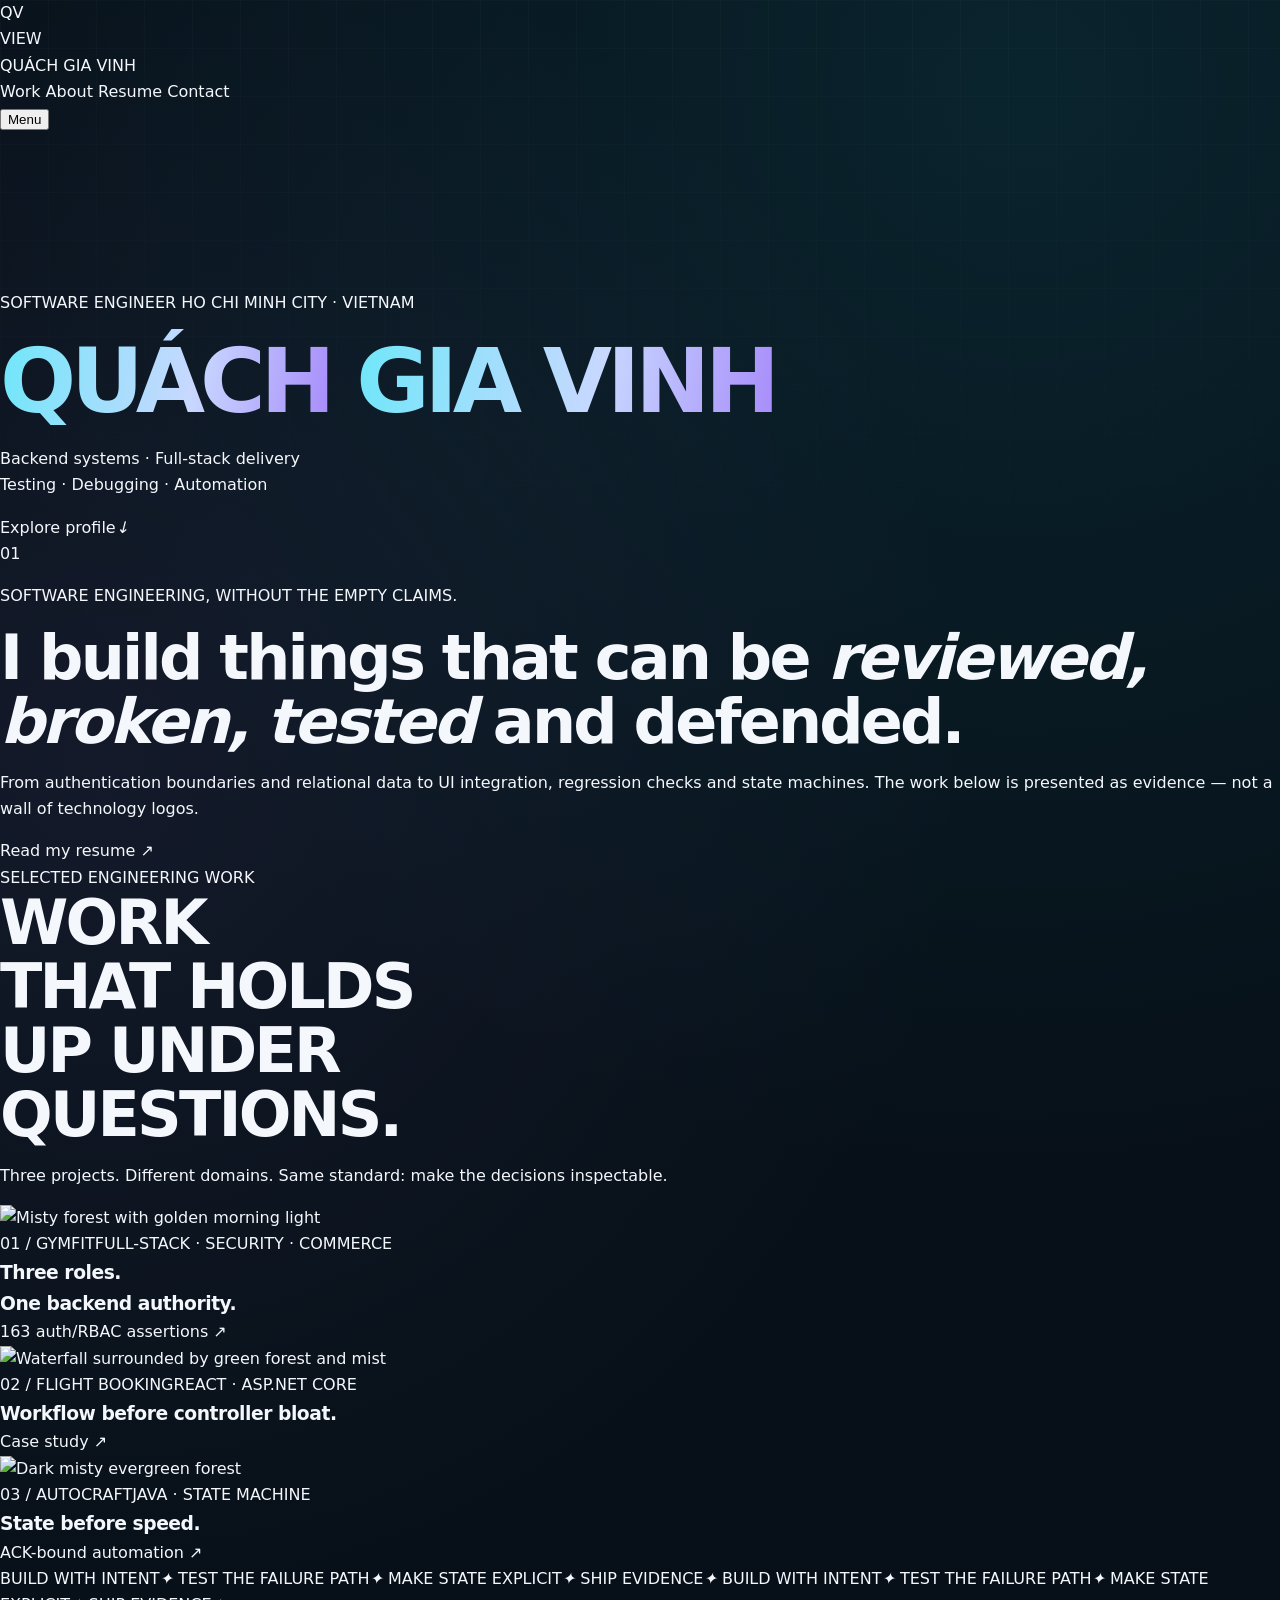
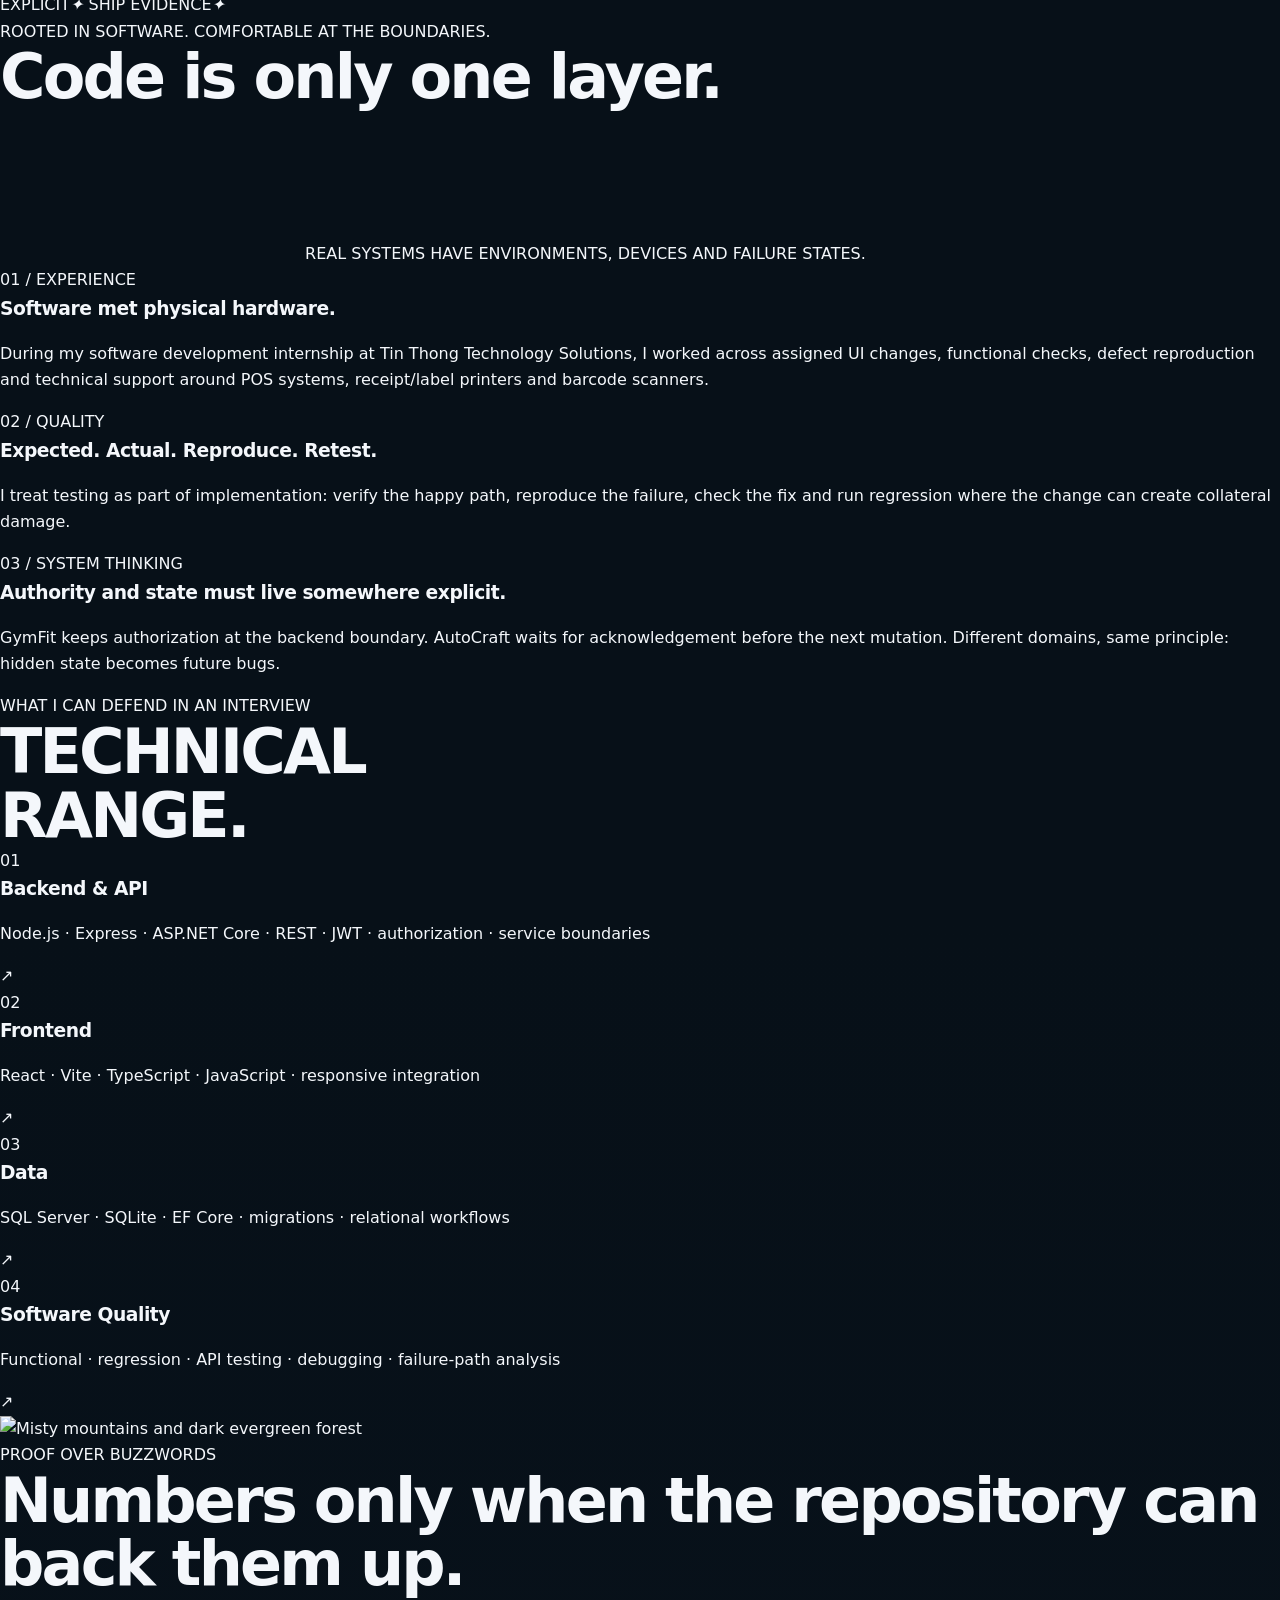
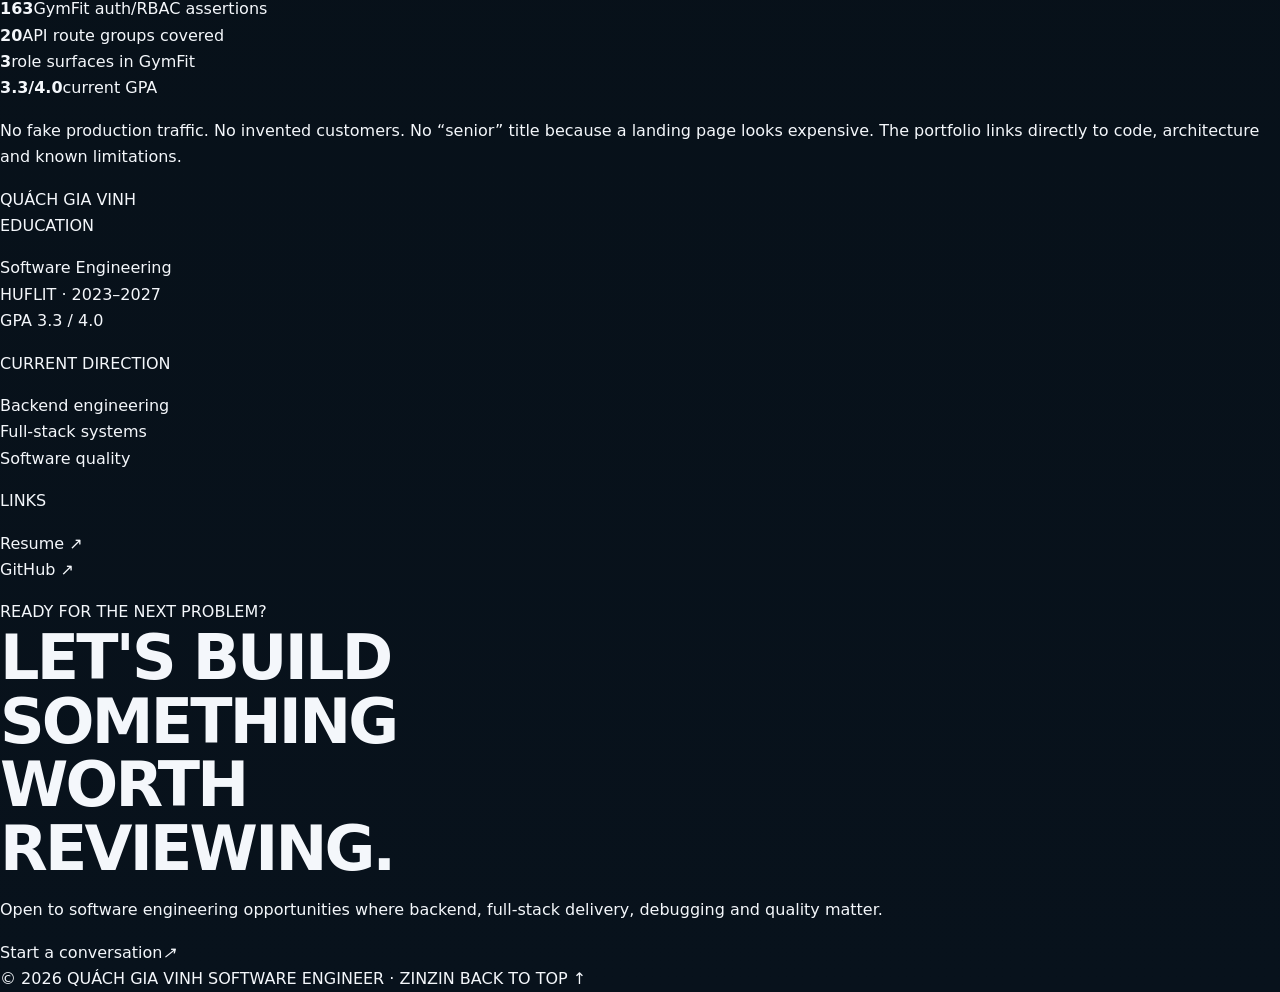
==== commit 9be78081: "feat: rebuild homepage as editorial media portfolio" ====
--- a/index.html
+++ b/index.html
@@ -3,232 +3,299 @@
 <head>
   <meta charset="utf-8">
   <meta name="viewport" content="width=device-width, initial-scale=1">
-  <title>Quách Gia Vinh | Software Engineer</title>
-  <meta name="description" content="Interactive engineering portfolio of Quách Gia Vinh — backend-focused software engineer building full-stack systems, authenticated APIs, testable workflows and automation.">
-  <meta name="theme-color" content="#07140e">
+  <title>Quách Gia Vinh — Software Engineer</title>
+  <meta name="description" content="Portfolio of Quách Gia Vinh — software engineer building full-stack systems, authenticated APIs, data workflows, testing and automation.">
+  <meta name="theme-color" content="#0b0d0a">
   <meta name="robots" content="index,follow">
   <link rel="canonical" href="https://vinh17491.github.io/web1/">
   <link rel="stylesheet" href="styles.css">
   <script type="application/ld+json">
   {
-    "@context": "https://schema.org",
-    "@type": "ProfilePage",
-    "mainEntity": {
-      "@type": "Person",
-      "name": "Quách Gia Vinh",
-      "alternateName": ["ZinZin", "vinh17491"],
-      "url": "https://vinh17491.github.io/web1/",
-      "sameAs": ["https://github.com/vinh17491"],
-      "email": "mailto:vinhvachocon@gmail.com",
-      "jobTitle": "Software Engineer"
+    "@context":"https://schema.org",
+    "@type":"ProfilePage",
+    "mainEntity":{
+      "@type":"Person",
+      "name":"Quách Gia Vinh",
+      "alternateName":["ZinZin","vinh17491"],
+      "url":"https://vinh17491.github.io/web1/",
+      "sameAs":["https://github.com/vinh17491"],
+      "email":"mailto:vinhvachocon@gmail.com",
+      "jobTitle":"Software Engineer"
     }
   }
   </script>
 </head>
-<body class="cinematic-home">
+<body class="editorial-home">
   <a class="skip-link" href="#main">Skip to content</a>
 
-  <div class="nature-stage" aria-hidden="true">
-    <div class="sky-haze"></div>
-    <div class="sun-glow"></div>
-    <canvas id="nature-canvas"></canvas>
-    <div class="scene-vignette"></div>
-    <div class="grain"></div>
+  <div class="gp-loader" aria-hidden="true">
+    <div class="gp-loader-mark">QV</div>
+    <div class="gp-loader-line"><span></span></div>
   </div>
 
-  <div class="cursor-orbit" aria-hidden="true">
-    <span class="cursor-core"></span>
-    <span class="cursor-text">VIEW</span>
+  <div class="gp-cursor" aria-hidden="true">
+    <span class="gp-cursor-label">VIEW</span>
   </div>
 
-  <div class="story-rail" aria-hidden="true">
-    <div class="story-track"><span id="story-progress"></span></div>
-    <span class="story-index" id="story-index">01</span>
-  </div>
-
-  <header class="site-header shell cinematic-nav">
-    <a class="brand" href="#top" aria-label="Quách Gia Vinh home" data-cursor="HOME">
-      <span class="brand-mark">QV</span>
-      <span class="brand-copy"><strong>QUÁCH GIA VINH</strong><small>SOFTWARE ENGINEER · ZINZIN</small></span>
+  <header class="gp-header">
+    <a href="#top" class="gp-logo" aria-label="Quách Gia Vinh home" data-cursor="HOME">
+      <span>QUÁCH</span>
+      <span>GIA VINH</span>
     </a>
-    <button class="menu-button" type="button" aria-label="Open navigation" aria-expanded="false" aria-controls="primary-nav">MENU</button>
-    <nav class="nav" id="primary-nav" aria-label="Primary navigation">
+    <nav class="gp-nav" aria-label="Primary navigation">
       <a href="#work" data-cursor="WORK">Work</a>
-      <a href="#experience" data-cursor="STORY">Experience</a>
       <a href="#about" data-cursor="ABOUT">About</a>
-      <a href="resume.html" class="nav-cta" data-cursor="OPEN">Resume</a>
+      <a href="resume.html" data-cursor="OPEN">Resume</a>
+      <a href="mailto:vinhvachocon@gmail.com" data-cursor="MAIL">Contact</a>
     </nav>
+    <button class="gp-menu" type="button" aria-label="Open navigation" aria-expanded="false">Menu</button>
   </header>
 
   <main id="main">
-    <section class="story-chapter story-intro shell" id="top" data-scene="0">
-      <div class="intro-copy">
-        <p class="eyebrow cinematic-reveal"><span class="status-dot"></span> ENGINEERING, WITH A PULSE</p>
-        <h1 class="cinematic-title cinematic-reveal">Build systems.<br><span>Leave evidence.</span></h1>
-        <p class="hero-lead cinematic-reveal">
-          I am Quách Gia Vinh — a backend-focused software engineer working across APIs, data,
-          authentication, frontend integration, testing and debugging.
+    <section class="gp-hero" id="top">
+      <div class="gp-hero-media" aria-hidden="true">
+        <video autoplay muted loop playsinline preload="metadata"
+          poster="https://unsplash.com/photos/Z5Twv9oe3ls/download?force=true&amp;w=1800">
+          <source src="https://www.pexels.com/download/video/3939031/" type="video/mp4">
+        </video>
+        <div class="gp-media-shade"></div>
+      </div>
+
+      <div class="gp-hero-topline">
+        <span>SOFTWARE ENGINEER</span>
+        <span>HO CHI MINH CITY · VIETNAM</span>
+      </div>
+
+      <div class="gp-hero-title">
+        <h1>
+          <span>QUÁCH</span>
+          <span>GIA VINH</span>
+        </h1>
+      </div>
+
+      <div class="gp-hero-bottom">
+        <p>Backend systems · Full-stack delivery<br>Testing · Debugging · Automation</p>
+        <a href="#intro" class="gp-scroll-link" data-cursor="SCROLL">
+          <span>Explore profile</span><i>↓</i>
+        </a>
+      </div>
+    </section>
+
+    <section class="gp-manifesto gp-light" id="intro">
+      <div class="gp-index">01</div>
+      <div class="gp-manifesto-copy">
+        <p class="gp-kicker">SOFTWARE ENGINEERING, WITHOUT THE EMPTY CLAIMS.</p>
+        <h2>I build things that can be <em>reviewed, broken, tested</em> and defended.</h2>
+      </div>
+      <div class="gp-manifesto-note">
+        <p>
+          From authentication boundaries and relational data to UI integration, regression checks and
+          state machines. The work below is presented as evidence — not a wall of technology logos.
         </p>
-        <div class="hero-actions cinematic-reveal">
-          <a class="button nature-primary magnetic" href="#work" data-cursor="EXPLORE">Explore the work <span>↓</span></a>
-          <a class="button glass magnetic" href="resume.html" data-cursor="OPEN">Resume</a>
-          <a class="button glass magnetic" href="https://github.com/vinh17491" target="_blank" rel="noreferrer" data-cursor="OPEN">GitHub ↗</a>
-        </div>
-      </div>
-
-      <div class="intro-signature cinematic-reveal">
-        <span>SCROLL TO ENTER</span>
-        <i></i>
-        <small>01 / 07</small>
-      </div>
-    </section>
-
-    <section class="story-chapter shell chapter-thesis" data-scene="1">
-      <div class="chapter-panel chapter-left glass-panel">
-        <p class="section-label">01 / ENGINEERING THESIS</p>
-        <h2>Pretty UI is not the finish line.</h2>
-        <p class="chapter-lead">
-          The system still has to survive bad input, stale state, wrong permissions, retries,
-          concurrent users and the boring failures nobody puts in a hero screenshot.
+        <a href="resume.html" class="gp-arrow-link" data-cursor="OPEN">Read my resume <span>↗</span></a>
+      </div>
+    </section>
+
+    <section class="gp-work" id="work">
+      <div class="gp-work-head">
+        <div>
+          <span class="gp-kicker">SELECTED ENGINEERING WORK</span>
+          <h2>WORK<br>THAT HOLDS<br>UP UNDER<br>QUESTIONS.</h2>
+        </div>
+        <p>Three projects. Different domains. Same standard: make the decisions inspectable.</p>
+      </div>
+
+      <div class="gp-project-grid">
+        <a class="gp-project gp-project-wide" href="projects/gymfit.html" data-cursor="VIEW">
+          <div class="gp-project-media">
+            <img src="https://unsplash.com/photos/tkoA1sWwHUg/download?force=true&amp;w=1800"
+                 alt="Misty forest with golden morning light">
+          </div>
+          <div class="gp-project-overlay">
+            <div class="gp-project-meta"><span>01 / GYMFIT</span><span>FULL-STACK · SECURITY · COMMERCE</span></div>
+            <div class="gp-project-title"><h3>Three roles.<br>One backend authority.</h3><span>163 auth/RBAC assertions ↗</span></div>
+          </div>
+        </a>
+
+        <a class="gp-project gp-project-tall" href="projects/flight-booking.html" data-cursor="VIEW">
+          <div class="gp-project-media">
+            <img src="https://unsplash.com/photos/5VsWgZ4gOGw/download?force=true&amp;w=1400"
+                 alt="Waterfall surrounded by green forest and mist">
+          </div>
+          <div class="gp-project-overlay">
+            <div class="gp-project-meta"><span>02 / FLIGHT BOOKING</span><span>REACT · ASP.NET CORE</span></div>
+            <div class="gp-project-title"><h3>Workflow before controller bloat.</h3><span>Case study ↗</span></div>
+          </div>
+        </a>
+
+        <a class="gp-project gp-project-square" href="projects/autocraft.html" data-cursor="VIEW">
+          <div class="gp-project-media">
+            <img src="https://unsplash.com/photos/7fP8ONsZcyw/download?force=true&amp;w=1400"
+                 alt="Dark misty evergreen forest">
+          </div>
+          <div class="gp-project-overlay">
+            <div class="gp-project-meta"><span>03 / AUTOCRAFT</span><span>JAVA · STATE MACHINE</span></div>
+            <div class="gp-project-title"><h3>State before speed.</h3><span>ACK-bound automation ↗</span></div>
+          </div>
+        </a>
+      </div>
+    </section>
+
+    <section class="gp-marquee" aria-label="Engineering themes">
+      <div class="gp-marquee-track">
+        <span>BUILD WITH INTENT</span><i>✦</i>
+        <span>TEST THE FAILURE PATH</span><i>✦</i>
+        <span>MAKE STATE EXPLICIT</span><i>✦</i>
+        <span>SHIP EVIDENCE</span><i>✦</i>
+        <span>BUILD WITH INTENT</span><i>✦</i>
+        <span>TEST THE FAILURE PATH</span><i>✦</i>
+        <span>MAKE STATE EXPLICIT</span><i>✦</i>
+        <span>SHIP EVIDENCE</span><i>✦</i>
+      </div>
+    </section>
+
+    <section class="gp-story gp-light" id="about">
+      <div class="gp-story-head">
+        <span class="gp-kicker">ROOTED IN SOFTWARE. COMFORTABLE AT THE BOUNDARIES.</span>
+        <h2>Code is only one layer.</h2>
+      </div>
+
+      <div class="gp-story-grid">
+        <div class="gp-story-media gp-sticky-media">
+          <video autoplay muted loop playsinline preload="metadata"
+            poster="https://unsplash.com/photos/vChPu9FNN-Y/download?force=true&amp;w=1200">
+            <source src="https://www.pexels.com/download/video/3661250/" type="video/mp4">
+          </video>
+          <span class="gp-media-caption">REAL SYSTEMS HAVE ENVIRONMENTS, DEVICES AND FAILURE STATES.</span>
+        </div>
+
+        <div class="gp-story-copy">
+          <article>
+            <span>01 / EXPERIENCE</span>
+            <h3>Software met physical hardware.</h3>
+            <p>
+              During my software development internship at Tin Thong Technology Solutions,
+              I worked across assigned UI changes, functional checks, defect reproduction and technical support
+              around POS systems, receipt/label printers and barcode scanners.
+            </p>
+          </article>
+          <article>
+            <span>02 / QUALITY</span>
+            <h3>Expected. Actual. Reproduce. Retest.</h3>
+            <p>
+              I treat testing as part of implementation: verify the happy path, reproduce the failure,
+              check the fix and run regression where the change can create collateral damage.
+            </p>
+          </article>
+          <article>
+            <span>03 / SYSTEM THINKING</span>
+            <h3>Authority and state must live somewhere explicit.</h3>
+            <p>
+              GymFit keeps authorization at the backend boundary. AutoCraft waits for acknowledgement
+              before the next mutation. Different domains, same principle: hidden state becomes future bugs.
+            </p>
+          </article>
+        </div>
+      </div>
+    </section>
+
+    <section class="gp-capabilities">
+      <div class="gp-capabilities-head">
+        <span class="gp-kicker">WHAT I CAN DEFEND IN AN INTERVIEW</span>
+        <h2>TECHNICAL<br>RANGE.</h2>
+      </div>
+
+      <div class="gp-capability-list">
+        <article>
+          <span class="gp-cap-no">01</span>
+          <h3>Backend & API</h3>
+          <p>Node.js · Express · ASP.NET Core · REST · JWT · authorization · service boundaries</p>
+          <span class="gp-cap-arrow">↗</span>
+        </article>
+        <article>
+          <span class="gp-cap-no">02</span>
+          <h3>Frontend</h3>
+          <p>React · Vite · TypeScript · JavaScript · responsive integration</p>
+          <span class="gp-cap-arrow">↗</span>
+        </article>
+        <article>
+          <span class="gp-cap-no">03</span>
+          <h3>Data</h3>
+          <p>SQL Server · SQLite · EF Core · migrations · relational workflows</p>
+          <span class="gp-cap-arrow">↗</span>
+        </article>
+        <article>
+          <span class="gp-cap-no">04</span>
+          <h3>Software Quality</h3>
+          <p>Functional · regression · API testing · debugging · failure-path analysis</p>
+          <span class="gp-cap-arrow">↗</span>
+        </article>
+      </div>
+    </section>
+
+    <section class="gp-proof gp-light">
+      <div class="gp-proof-photo">
+        <img src="https://unsplash.com/photos/Sv67jNNMpo0/download?force=true&amp;w=1600"
+             alt="Misty mountains and dark evergreen forest">
+      </div>
+      <div class="gp-proof-copy">
+        <span class="gp-kicker">PROOF OVER BUZZWORDS</span>
+        <h2>Numbers only when the repository can back them up.</h2>
+        <div class="gp-proof-stats">
+          <div><strong>163</strong><span>GymFit auth/RBAC assertions</span></div>
+          <div><strong>20</strong><span>API route groups covered</span></div>
+          <div><strong>3</strong><span>role surfaces in GymFit</span></div>
+          <div><strong>3.3/4.0</strong><span>current GPA</span></div>
+        </div>
+        <p>
+          No fake production traffic. No invented customers. No “senior” title because a landing page looks expensive.
+          The portfolio links directly to code, architecture and known limitations.
         </p>
-        <div class="signal-row">
-          <span>API boundaries</span><span>State transitions</span><span>Ownership</span><span>Regression</span>
-        </div>
-      </div>
-      <div class="floating-quote" aria-hidden="true">“Make the failure path reviewable.”</div>
-    </section>
-
-    <section class="story-chapter shell" id="work" data-scene="2">
-      <article class="chapter-panel chapter-right project-story gym-story tilt-card">
-        <div class="story-topline"><span>FEATURED SYSTEM</span><span>GYMFIT</span></div>
-        <h2>Three roles.<br>One authoritative backend.</h2>
-        <p>
-          Full-stack gym management and commerce platform with Member, Coach and Admin surfaces,
-          protected APIs, per-variant inventory, reservations, checkout, orders and payment state.
-        </p>
-        <div class="story-metrics">
-          <div><strong>163</strong><span>auth/RBAC assertions</span></div>
-          <div><strong>20</strong><span>route groups</span></div>
-          <div><strong>3</strong><span>role surfaces</span></div>
-        </div>
-        <div class="nature-code">
-          <span>inventory invariant</span>
-          <code>available = on_hand - reserved</code>
-        </div>
-        <div class="project-actions">
-          <a class="button nature-primary magnetic" href="projects/gymfit.html" data-cursor="CASE">Open case study</a>
-          <a class="button glass magnetic" href="https://github.com/vinh17491/gym" target="_blank" rel="noreferrer" data-cursor="CODE">Source ↗</a>
-        </div>
-      </article>
-    </section>
-
-    <section class="story-chapter shell" data-scene="3">
-      <article class="chapter-panel chapter-left project-story flight-story tilt-card">
-        <div class="story-topline"><span>FULL-STACK WORKFLOW</span><span>FLIGHT BOOKING</span></div>
-        <div class="flight-orbit" aria-hidden="true">
-          <span class="flight-city">SGN</span><i><b>✈</b></i><span class="flight-city">HAN</span>
-        </div>
-        <h2>Workflow boundaries before controller bloat.</h2>
-        <p>
-          React/Vite client with ASP.NET Core, JWT Bearer auth, EF Core, SQLite and separated
-          checkout validation, creation, summary and payment-finalization services.
-        </p>
-        <div class="story-flow">
-          <span>React</span><i>→</i><span>API</span><i>→</i><span>Services</span><i>→</i><span>EF Core</span><i>→</i><span>SQLite</span>
-        </div>
-        <div class="project-actions">
-          <a class="button nature-primary magnetic" href="projects/flight-booking.html" data-cursor="CASE">Open case study</a>
-          <a class="button glass magnetic" href="https://github.com/vinh17491/web_maybay" target="_blank" rel="noreferrer" data-cursor="CODE">Source ↗</a>
-        </div>
-      </article>
-    </section>
-
-    <section class="story-chapter shell" data-scene="4">
-      <article class="chapter-panel chapter-right project-story autocraft-story tilt-card">
-        <div class="story-topline"><span>JAVA · STATE MACHINE</span><span>AUTOCRAFT</span></div>
-        <div class="autocraft-visual" aria-hidden="true">
-          <img src="https://raw.githubusercontent.com/vinh17491/vinh17491/main/assets/minecraft-hero.svg" alt="">
-          <div class="autocraft-state"><span>PLACE</span><i>→</i><span>WAIT ACK</span><i>→</i><span>DROP</span><i>→</i><span>WAIT ACK</span></div>
-        </div>
-        <h2>State before speed.</h2>
-        <p>
-          Meteor Client automation that performs native maximum-batch crafting, serializes network
-          mutations around server acknowledgement and pauses instead of guessing when context is unsafe.
-        </p>
-        <div class="project-actions">
-          <a class="button nature-primary magnetic" href="projects/autocraft.html" data-cursor="CASE">Open case study</a>
-          <a class="button glass magnetic" href="https://github.com/vinh17491/minecraft-autocraft" target="_blank" rel="noreferrer" data-cursor="CODE">Source ↗</a>
-        </div>
-      </article>
-    </section>
-
-    <section class="story-chapter shell" id="experience" data-scene="5">
-      <div class="chapter-panel chapter-left experience-story">
-        <p class="section-label">05 / REAL-WORLD WORK</p>
-        <div class="experience-grid">
-          <div class="profile-portrait tilt-card">
-            <img src="https://avatars.githubusercontent.com/u/194791583?v=4" alt="GitHub profile image of Quách Gia Vinh">
-            <span>SOFTWARE DEVELOPMENT INTERN · 2026</span>
-          </div>
-          <div>
-            <h2>Software met physical hardware.</h2>
-            <p>
-              At Tin Thong Technology Solutions I worked across assigned software changes,
-              functional checking, bug reproduction and technical support for integrated POS workflows.
-            </p>
-            <ul class="story-list">
-              <li><span>01</span> UI changes → self-test → feedback → retest.</li>
-              <li><span>02</span> Expected/actual behavior and basic regression checking.</li>
-              <li><span>03</span> Driver, port, print queue and device-state investigation.</li>
-              <li><span>04</span> POS, receipt/label printer and barcode-scanner workflows.</li>
-            </ul>
-          </div>
-        </div>
-      </div>
-    </section>
-
-    <section class="story-chapter shell" id="about" data-scene="6">
-      <div class="chapter-panel chapter-right philosophy-story">
-        <p class="section-label">06 / HOW I THINK</p>
-        <h2>Quiet systems beat loud claims.</h2>
-        <div class="philosophy-grid">
-          <article class="nature-card tilt-card"><span>AUTHORITY</span><h3>Server over UI assumptions.</h3><p>Client guards help navigation. Backend role and ownership checks decide access.</p></article>
-          <article class="nature-card tilt-card"><span>STATE</span><h3>Make transitions explicit.</h3><p>Orders, payments and automation become easier to reason about when state is visible.</p></article>
-          <article class="nature-card tilt-card"><span>EVIDENCE</span><h3>Tests are not decoration.</h3><p>Negative paths and regression checks are part of the feature, not an appendix.</p></article>
-          <article class="nature-card tilt-card"><span>HONESTY</span><h3>Limitations belong in the design.</h3><p>I would rather expose a boundary than fake a production claim I cannot defend.</p></article>
-        </div>
-        <div class="skill-cloud" aria-label="Technical skills">
-          <span>TypeScript</span><span>JavaScript</span><span>C#</span><span>Java</span>
-          <span>Node.js</span><span>Express</span><span>ASP.NET Core</span><span>React</span>
-          <span>SQL Server</span><span>SQLite</span><span>EF Core</span><span>Postman</span>
-          <span>Functional Testing</span><span>Regression Testing</span><span>Git</span><span>Docker</span>
-        </div>
-      </div>
-    </section>
-
-    <section class="story-chapter final-chapter shell" data-scene="7">
-      <div class="final-card">
-        <p class="section-label">07 / NEXT CONVERSATION</p>
-        <h2>Review the code.<br><span class="gradient-text">Challenge the decisions.</span></h2>
-        <p>
-          Software Engineering · HUFLIT · 2023–2027 · GPA 3.3 / 4.0.<br>
-          Open to software engineering opportunities where backend, full-stack delivery,
-          debugging and software quality matter.
-        </p>
-        <div class="hero-actions">
-          <a class="button nature-primary magnetic" href="mailto:vinhvachocon@gmail.com" data-cursor="MAIL">Email me</a>
-          <a class="button glass magnetic" href="resume.html" data-cursor="OPEN">Resume</a>
-          <a class="button glass magnetic" href="https://github.com/vinh17491" target="_blank" rel="noreferrer" data-cursor="OPEN">GitHub ↗</a>
-        </div>
-      </div>
-      <footer class="cinematic-footer">
-        <span>© <span id="year"></span> QUÁCH GIA VINH</span>
-        <span>BUILD · TEST · DEBUG · VERIFY</span>
-      </footer>
+      </div>
+    </section>
+
+    <section class="gp-profile">
+      <div class="gp-profile-name">
+        <span>QUÁCH</span>
+        <span>GIA VINH</span>
+      </div>
+      <div class="gp-profile-info">
+        <div>
+          <span class="gp-kicker">EDUCATION</span>
+          <p>Software Engineering<br>HUFLIT · 2023–2027<br>GPA 3.3 / 4.0</p>
+        </div>
+        <div>
+          <span class="gp-kicker">CURRENT DIRECTION</span>
+          <p>Backend engineering<br>Full-stack systems<br>Software quality</p>
+        </div>
+        <div>
+          <span class="gp-kicker">LINKS</span>
+          <p><a href="resume.html" data-cursor="OPEN">Resume ↗</a><br><a href="https://github.com/vinh17491" target="_blank" rel="noreferrer" data-cursor="OPEN">GitHub ↗</a></p>
+        </div>
+      </div>
+    </section>
+
+    <section class="gp-contact gp-light">
+      <div>
+        <span class="gp-kicker">READY FOR THE NEXT PROBLEM?</span>
+        <h2>LET'S BUILD<br>SOMETHING<br>WORTH<br>REVIEWING.</h2>
+      </div>
+      <div class="gp-contact-side">
+        <p>Open to software engineering opportunities where backend, full-stack delivery, debugging and quality matter.</p>
+        <a href="mailto:vinhvachocon@gmail.com" class="gp-contact-button" data-cursor="MAIL">
+          <span>Start a conversation</span><i>↗</i>
+        </a>
+      </div>
     </section>
   </main>
 
+  <footer class="gp-footer">
+    <span>© <span id="year"></span> QUÁCH GIA VINH</span>
+    <span>SOFTWARE ENGINEER · ZINZIN</span>
+    <a href="#top">BACK TO TOP ↑</a>
+  </footer>
+
   <script src="script.js"></script>
-  <script type="module" src="nature-scene.js"></script>
+  <script src="gallery-home.js"></script>
 </body>
 </html>
--- a/styles.css
+++ b/styles.css
@@ -381,4 +381,341 @@
 @media (prefers-reduced-motion: reduce) {
   * { scroll-behavior:auto!important;transition:none!important;animation:none!important; }
   .reveal { opacity:1;transform:none; }
-}+}
+
+/* ==========================================================================
+   Cinematic nature homepage
+   ========================================================================== */
+.cinematic-home {
+  --pine: #0e2a1c;
+  --moss: #8dbf67;
+  --fern: #5f8f5a;
+  --leaf: #b9d98e;
+  --sky: #8fd3c7;
+  --sun: #ffd58a;
+  --earth: #a87849;
+  --cyan: #9ad8b1;
+  --cyan-2: #7bc79b;
+  background: #07140e;
+  color: #f3f7ef;
+  cursor: none;
+}
+.cinematic-home::before { display:none; }
+.cinematic-home a,.cinematic-home button { cursor:none; }
+
+.nature-stage {
+  position: fixed;
+  inset: 0;
+  z-index: -5;
+  overflow: hidden;
+  background:
+    linear-gradient(180deg, #071821 0%, #0a291f 48%, #08140f 100%);
+}
+#nature-canvas {
+  position:absolute;
+  inset:0;
+  width:100%;
+  height:100%;
+  display:block;
+}
+.sky-haze {
+  position:absolute;inset:0;z-index:-3;
+  background:
+    radial-gradient(circle at 76% 15%, rgba(255,213,138,.25), transparent 17%),
+    linear-gradient(180deg, rgba(42,91,92,.42), rgba(8,31,22,.18) 44%, rgba(3,12,9,.7));
+  transition: filter .8s ease, opacity .8s ease;
+}
+.sun-glow {
+  position:absolute;right:12vw;top:10vh;width:24vw;aspect-ratio:1;border-radius:50%;
+  background:radial-gradient(circle,rgba(255,226,156,.3),rgba(255,208,112,.08) 36%,transparent 70%);
+  filter:blur(10px);mix-blend-mode:screen;opacity:.9;z-index:-2;
+}
+.scene-vignette {
+  position:absolute;inset:0;pointer-events:none;
+  background:
+    linear-gradient(90deg,rgba(1,8,5,.72),transparent 30%,transparent 72%,rgba(1,8,5,.35)),
+    linear-gradient(180deg,rgba(0,0,0,.12),transparent 46%,rgba(1,7,4,.64));
+}
+.grain {
+  position:absolute;inset:-40%;opacity:.12;pointer-events:none;
+  background-image:url("data:image/svg+xml,%3Csvg viewBox='0 0 180 180' xmlns='http://www.w3.org/2000/svg'%3E%3Cfilter id='n'%3E%3CfeTurbulence type='fractalNoise' baseFrequency='.9' numOctaves='3' stitchTiles='stitch'/%3E%3C/filter%3E%3Crect width='100%25' height='100%25' filter='url(%23n)' opacity='.4'/%3E%3C/svg%3E");
+  animation:grainShift .35s steps(2) infinite;
+}
+@keyframes grainShift {
+  0%{transform:translate(0,0)}25%{transform:translate(3%,-2%)}50%{transform:translate(-2%,3%)}75%{transform:translate(2%,2%)}100%{transform:translate(-3%,-2%)}
+}
+
+.cinematic-nav {
+  position:fixed;
+  left:50%;
+  top:0;
+  transform:translateX(-50%);
+  width:min(var(--max),calc(100% - 48px));
+  z-index:60;
+  border-bottom-color:rgba(255,255,255,.13);
+  backdrop-filter: blur(14px);
+  background:linear-gradient(180deg,rgba(5,15,10,.55),rgba(5,15,10,.06));
+}
+.cinematic-nav .brand-mark {
+  border-color:rgba(185,217,142,.5);
+  color:#d8f0bd;
+  background:rgba(78,124,71,.16);
+}
+.cinematic-nav .brand-copy small,
+.cinematic-nav .nav a { color:rgba(226,237,222,.65); }
+.cinematic-nav .nav a:hover { color:#fff; }
+
+.story-chapter {
+  position:relative;
+  min-height:100svh;
+  display:flex;
+  align-items:center;
+  padding-top:110px;
+  padding-bottom:80px;
+}
+.story-intro { align-items:flex-end; padding-bottom:10vh; }
+.intro-copy { width:min(820px,76vw); position:relative; z-index:2; }
+.cinematic-title {
+  font-size:clamp(64px,9vw,132px);
+  max-width:1060px;
+  text-wrap:balance;
+  text-shadow:0 12px 50px rgba(0,0,0,.36);
+}
+.cinematic-title span {
+  background:linear-gradient(110deg,#f3f6db 0%,#b9d98e 44%,#72b487 100%);
+  background-clip:text;-webkit-background-clip:text;
+}
+.cinematic-home .hero-lead { color:rgba(234,241,228,.78); max-width:720px; }
+.cinematic-home .eyebrow { color:#dfead9; }
+.cinematic-home .status-dot { background:#b7f27d; box-shadow:0 0 0 5px rgba(183,242,125,.08),0 0 22px rgba(183,242,125,.44); }
+
+.intro-signature {
+  position:absolute;
+  right:0;
+  bottom:9vh;
+  display:grid;
+  grid-template-columns:auto 64px auto;
+  gap:12px;
+  align-items:center;
+  color:rgba(238,245,233,.62);
+  font:700 9px ui-monospace,monospace;
+  letter-spacing:.16em;
+}
+.intro-signature i { height:1px;background:linear-gradient(90deg,rgba(255,255,255,.12),rgba(255,255,255,.7)); }
+
+.nature-primary {
+  color:#081109!important;
+  border-color:#c9e7a6!important;
+  background:linear-gradient(135deg,#d9edb6,#8fc88b)!important;
+  box-shadow:0 14px 35px rgba(83,133,82,.18);
+}
+.glass {
+  color:#eff7e9!important;
+  border-color:rgba(255,255,255,.16)!important;
+  background:rgba(10,31,23,.28)!important;
+  backdrop-filter:blur(12px);
+}
+
+.chapter-panel {
+  width:min(670px,64vw);
+  position:relative;
+  z-index:4;
+}
+.chapter-left { margin-right:auto; }
+.chapter-right { margin-left:auto; }
+.glass-panel,.project-story,.experience-story,.philosophy-story {
+  padding:34px;
+  border:1px solid rgba(225,240,216,.15);
+  border-radius:24px;
+  background:
+    linear-gradient(145deg,rgba(9,34,24,.68),rgba(7,21,15,.4));
+  box-shadow:0 24px 70px rgba(0,0,0,.28),inset 0 1px rgba(255,255,255,.05);
+  backdrop-filter:blur(18px) saturate(1.05);
+}
+.chapter-panel h2 {
+  font-size:clamp(42px,5vw,70px);
+  margin-top:14px;
+  text-shadow:0 7px 30px rgba(0,0,0,.25);
+}
+.chapter-lead,.project-story>p,.experience-story p,.philosophy-story p {
+  color:rgba(232,240,227,.72);
+  font-size:15px;
+}
+.signal-row,.skill-cloud {
+  display:flex;flex-wrap:wrap;gap:8px;margin-top:22px;
+}
+.signal-row span,.skill-cloud span {
+  padding:7px 10px;border:1px solid rgba(226,241,217,.13);border-radius:999px;
+  background:rgba(11,36,26,.34);color:rgba(232,240,227,.7);font-size:10px;
+}
+.floating-quote {
+  position:absolute;right:4vw;bottom:16vh;
+  width:min(410px,36vw);
+  font:500 italic clamp(20px,2.5vw,34px)/1.3 Georgia,serif;
+  color:rgba(237,245,232,.44);
+  text-align:right;
+}
+
+.story-topline {
+  display:flex;justify-content:space-between;gap:18px;
+  color:#b9d98e;font:800 9px ui-monospace,monospace;letter-spacing:.14em;
+}
+.story-topline span:last-child { color:rgba(232,241,226,.5); }
+.story-metrics {
+  display:grid;grid-template-columns:repeat(3,1fr);gap:10px;margin-top:25px;
+}
+.story-metrics div {
+  padding:14px;border:1px solid rgba(229,241,220,.12);border-radius:13px;
+  background:rgba(4,19,13,.36);
+}
+.story-metrics strong { display:block;font-size:25px;color:#eef7e6; }
+.story-metrics span { display:block;font-size:9px;color:rgba(227,239,219,.5);margin-top:2px; }
+.nature-code {
+  margin-top:14px;padding:15px 16px;border:1px solid rgba(185,217,142,.15);border-radius:13px;
+  background:rgba(3,17,10,.46);
+}
+.nature-code span { display:block;color:rgba(214,231,204,.48);font:8px ui-monospace,monospace;text-transform:uppercase;letter-spacing:.12em; }
+.nature-code code { display:block;margin-top:7px;color:#cbeaa6;font-size:12px; }
+
+.flight-orbit {
+  margin:23px 0 10px;
+  display:grid;grid-template-columns:auto 1fr auto;gap:16px;align-items:center;
+}
+.flight-city { font:800 25px ui-monospace,monospace;color:#eff6ea; }
+.flight-orbit i {
+  position:relative;height:1px;background:linear-gradient(90deg,#9bc98a,#9dd8cf);
+}
+.flight-orbit i::before,.flight-orbit i::after {
+  content:"";position:absolute;top:50%;width:5px;height:5px;border-radius:50%;background:#cfe9a4;transform:translateY(-50%);
+}
+.flight-orbit i::before{left:0}.flight-orbit i::after{right:0}
+.flight-orbit b {
+  position:absolute;left:0;top:50%;transform:translate(-50%,-50%);font-style:normal;
+  animation:planeFly 5s ease-in-out infinite;color:#dcefd6;text-shadow:0 0 16px rgba(218,239,214,.4);
+}
+@keyframes planeFly { 0%,10%{left:0}50%{left:50%}90%,100%{left:100%} }
+.story-flow,.autocraft-state {
+  display:flex;flex-wrap:wrap;gap:7px;align-items:center;margin-top:20px;
+  font:9px ui-monospace,monospace;color:rgba(231,241,225,.58);
+}
+.story-flow span,.autocraft-state span {
+  border:1px solid rgba(229,240,220,.12);border-radius:8px;padding:7px 9px;background:rgba(4,19,13,.4);
+}
+.story-flow i,.autocraft-state i { font-style:normal;color:#9ec78b; }
+
+.autocraft-visual {
+  position:relative;height:170px;margin:20px 0 10px;border-radius:16px;overflow:hidden;
+  border:1px solid rgba(230,242,220,.12);background:#09170f;
+}
+.autocraft-visual img { width:100%;height:100%;object-fit:cover;opacity:.7;filter:saturate(.75) brightness(.75); }
+.autocraft-visual::after {
+  content:"";position:absolute;inset:0;background:linear-gradient(180deg,transparent,rgba(3,12,7,.75));
+}
+.autocraft-state { position:absolute;z-index:3;left:14px;right:14px;bottom:13px;margin:0; }
+
+.experience-story { width:min(870px,75vw); }
+.experience-grid { display:grid;grid-template-columns:230px 1fr;gap:34px;align-items:start; }
+.profile-portrait {
+  position:relative;border-radius:18px;overflow:hidden;border:1px solid rgba(230,242,221,.15);
+  min-height:310px;background:#0a1c13;transform-style:preserve-3d;
+}
+.profile-portrait img { width:100%;height:310px;object-fit:cover;filter:saturate(.72) contrast(1.03) brightness(.82); }
+.profile-portrait::after { content:"";position:absolute;inset:0;background:linear-gradient(180deg,transparent 46%,rgba(4,14,8,.88)); }
+.profile-portrait span {
+  position:absolute;z-index:2;left:14px;right:14px;bottom:14px;
+  color:#eff7e8;font:700 8px ui-monospace,monospace;letter-spacing:.12em;
+}
+.story-list { list-style:none;margin:20px 0 0;padding:0; }
+.story-list li {
+  display:grid;grid-template-columns:32px 1fr;gap:10px;padding:12px 0;
+  border-top:1px solid rgba(229,241,220,.09);color:rgba(232,240,227,.68);font-size:12px;
+}
+.story-list span { color:#b9d98e;font:700 9px ui-monospace,monospace; }
+
+.philosophy-story { width:min(820px,74vw); }
+.philosophy-grid { display:grid;grid-template-columns:1fr 1fr;gap:10px;margin-top:24px; }
+.nature-card {
+  min-height:165px;padding:20px;border:1px solid rgba(226,240,218,.12);border-radius:16px;
+  background:linear-gradient(145deg,rgba(13,41,29,.55),rgba(5,20,13,.3));
+  transform-style:preserve-3d;
+}
+.nature-card>span { color:#b9d98e;font:700 8px ui-monospace,monospace;letter-spacing:.12em; }
+.nature-card h3 { font-size:17px;margin:35px 0 7px; }
+.nature-card p { font-size:11px;margin:0;color:rgba(229,239,223,.58); }
+
+.final-chapter { min-height:110svh;align-items:flex-end;padding-bottom:36px; }
+.final-card {
+  width:min(760px,72vw);margin:0 auto 16vh;text-align:center;padding:40px 32px;
+  border:1px solid rgba(230,242,220,.16);border-radius:28px;
+  background:linear-gradient(145deg,rgba(8,29,20,.68),rgba(7,18,13,.48));
+  backdrop-filter:blur(18px);box-shadow:0 30px 90px rgba(0,0,0,.32);
+}
+.final-card h2 { font-size:clamp(46px,6vw,80px);margin-top:14px; }
+.final-card>p:not(.section-label) { color:rgba(232,241,226,.67); }
+.final-card .hero-actions { justify-content:center; }
+.cinematic-footer {
+  position:absolute;left:0;right:0;bottom:26px;display:flex;justify-content:space-between;
+  color:rgba(229,240,221,.4);font:700 8px ui-monospace,monospace;letter-spacing:.12em;
+}
+
+.story-rail {
+  position:fixed;right:20px;top:50%;transform:translateY(-50%);z-index:50;
+  display:flex;flex-direction:column;align-items:center;gap:10px;
+}
+.story-track { width:1px;height:120px;background:rgba(238,246,234,.14);position:relative;overflow:hidden; }
+.story-track span { position:absolute;top:0;left:0;width:1px;height:0;background:#d5ebb3;box-shadow:0 0 12px rgba(213,235,179,.6); }
+.story-index { color:rgba(237,245,232,.5);font:700 8px ui-monospace,monospace; }
+
+.cursor-orbit {
+  position:fixed;left:0;top:0;width:44px;height:44px;margin:-22px 0 0 -22px;border-radius:50%;
+  border:1px solid rgba(225,240,216,.48);z-index:100;pointer-events:none;display:grid;place-items:center;
+  mix-blend-mode:difference;transition:width .2s ease,height .2s ease,margin .2s ease,border-color .2s ease,background .2s ease;
+}
+.cursor-core { width:4px;height:4px;border-radius:50%;background:#fff;transition:opacity .2s ease; }
+.cursor-text { position:absolute;color:#fff;font:800 7px ui-monospace,monospace;letter-spacing:.1em;opacity:0;transform:scale(.7);transition:.2s ease; }
+.cursor-orbit.active { width:72px;height:72px;margin:-36px 0 0 -36px;background:rgba(255,255,255,.08);border-color:#fff; }
+.cursor-orbit.active .cursor-core { opacity:0; }
+.cursor-orbit.active .cursor-text { opacity:1;transform:scale(1); }
+
+.cinematic-reveal { opacity:0;transform:translateY(28px);transition:opacity .9s cubic-bezier(.2,.7,.2,1),transform .9s cubic-bezier(.2,.7,.2,1); }
+.cinematic-reveal.visible { opacity:1;transform:none; }
+
+.tilt-card { will-change:transform;transform-style:preserve-3d;transition:transform .2s ease-out; }
+
+@media (max-width: 980px) {
+  .cinematic-home { cursor:auto; }
+  .cinematic-home a,.cinematic-home button { cursor:auto; }
+  .cursor-orbit { display:none; }
+  .story-rail { right:9px;opacity:.6; }
+  .cinematic-nav { width:min(var(--max),calc(100% - 28px)); }
+  .intro-copy { width:min(860px,90vw); }
+  .chapter-panel,.experience-story,.philosophy-story { width:min(760px,86vw); }
+  .chapter-right,.chapter-left { margin-inline:auto; }
+  .floating-quote { display:none; }
+  .experience-grid { grid-template-columns:190px 1fr; }
+}
+@media (max-width: 720px) {
+  .cinematic-nav { width:calc(100% - 28px); }
+  .cinematic-title { font-size:clamp(53px,15vw,74px); }
+  .story-chapter { min-height:100svh;padding-top:100px;padding-bottom:62px; }
+  .story-intro { align-items:center; }
+  .intro-copy { width:100%; }
+  .intro-signature { right:auto;left:0;bottom:34px; }
+  .chapter-panel,.experience-story,.philosophy-story,.final-card { width:100%; }
+  .glass-panel,.project-story,.experience-story,.philosophy-story { padding:23px; }
+  .chapter-panel h2 { font-size:clamp(38px,11vw,54px); }
+  .story-metrics { grid-template-columns:1fr 1fr; }
+  .experience-grid { grid-template-columns:1fr; }
+  .profile-portrait { min-height:220px;max-width:220px; }
+  .profile-portrait img { height:220px; }
+  .philosophy-grid { grid-template-columns:1fr; }
+  .final-card { padding:30px 20px;margin-bottom:14vh; }
+  .cinematic-footer { flex-direction:column;align-items:center;gap:5px; }
+  .story-rail { display:none; }
+  .autocraft-visual { height:140px; }
+  .grain { opacity:.08; }
+}
+@media (prefers-reduced-motion: reduce) {
+  .grain,.flight-orbit b { animation:none!important; }
+  .cinematic-reveal { opacity:1;transform:none; }
+}
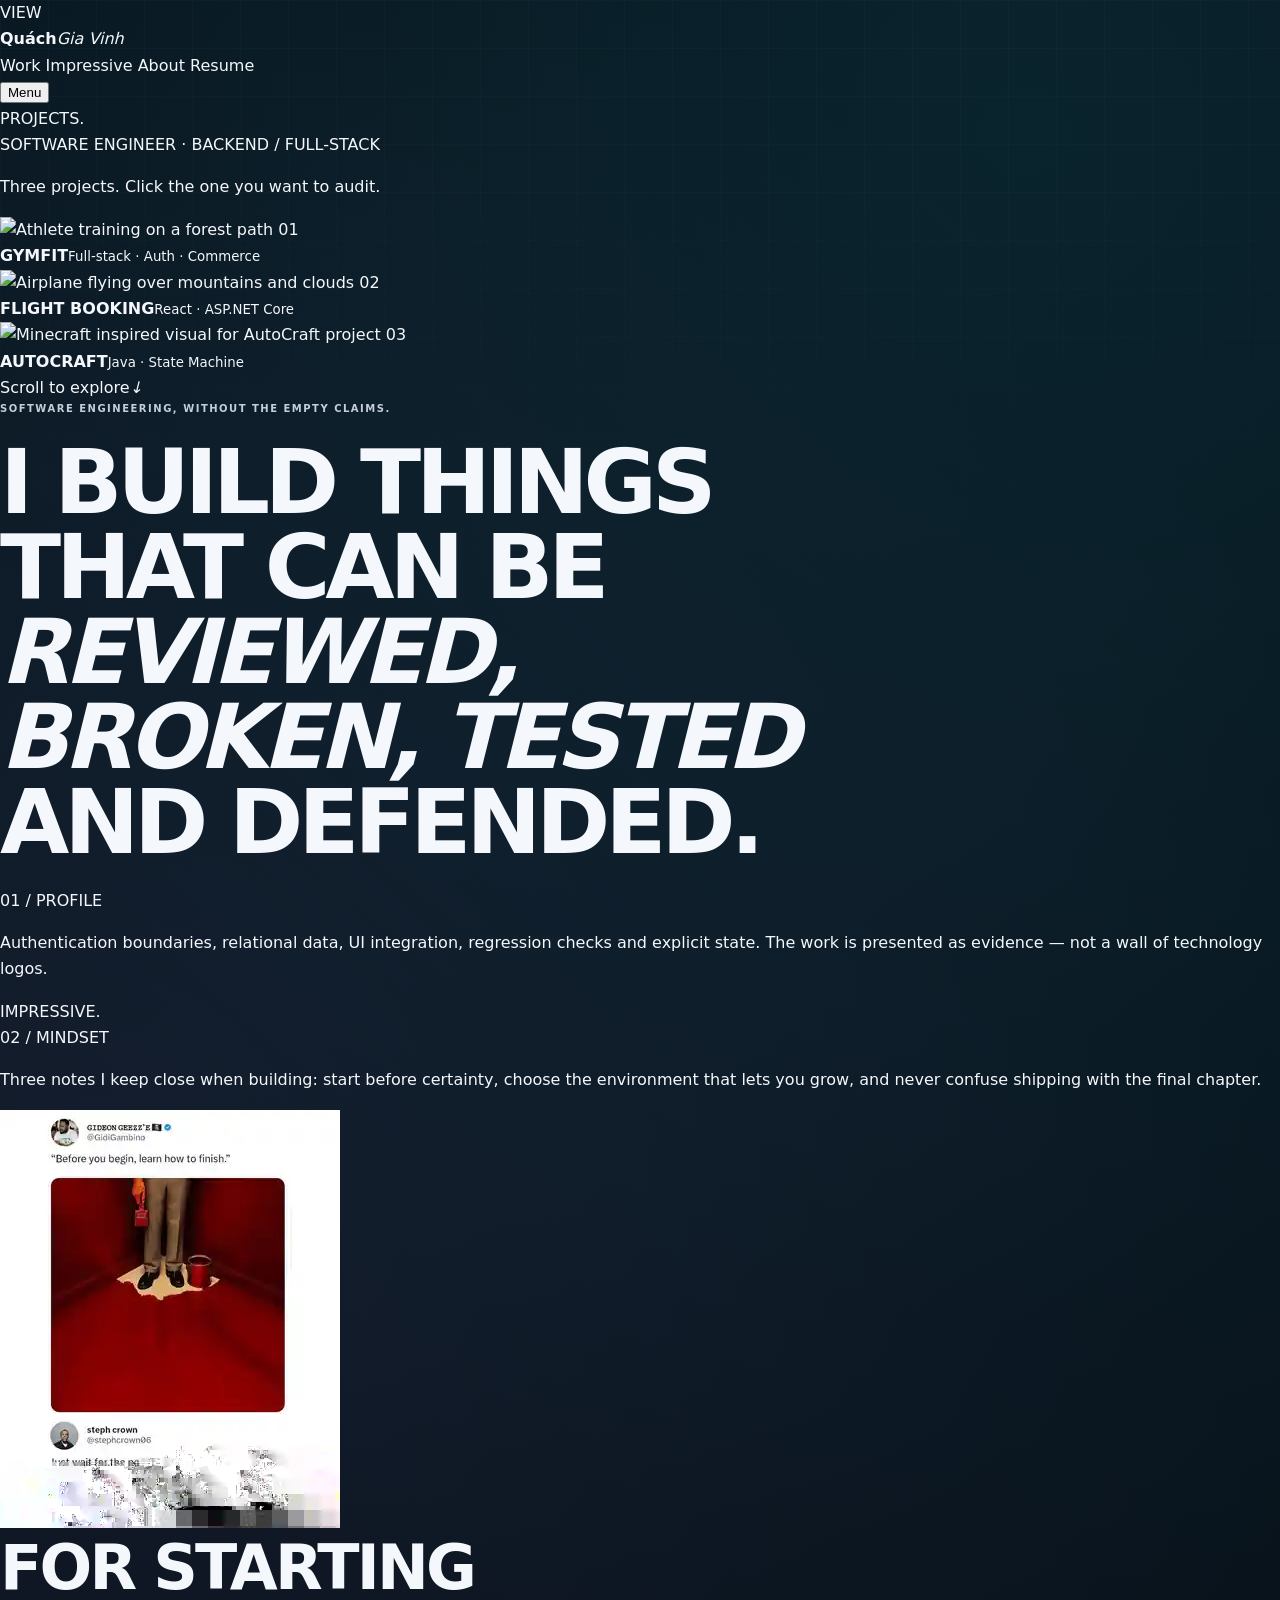
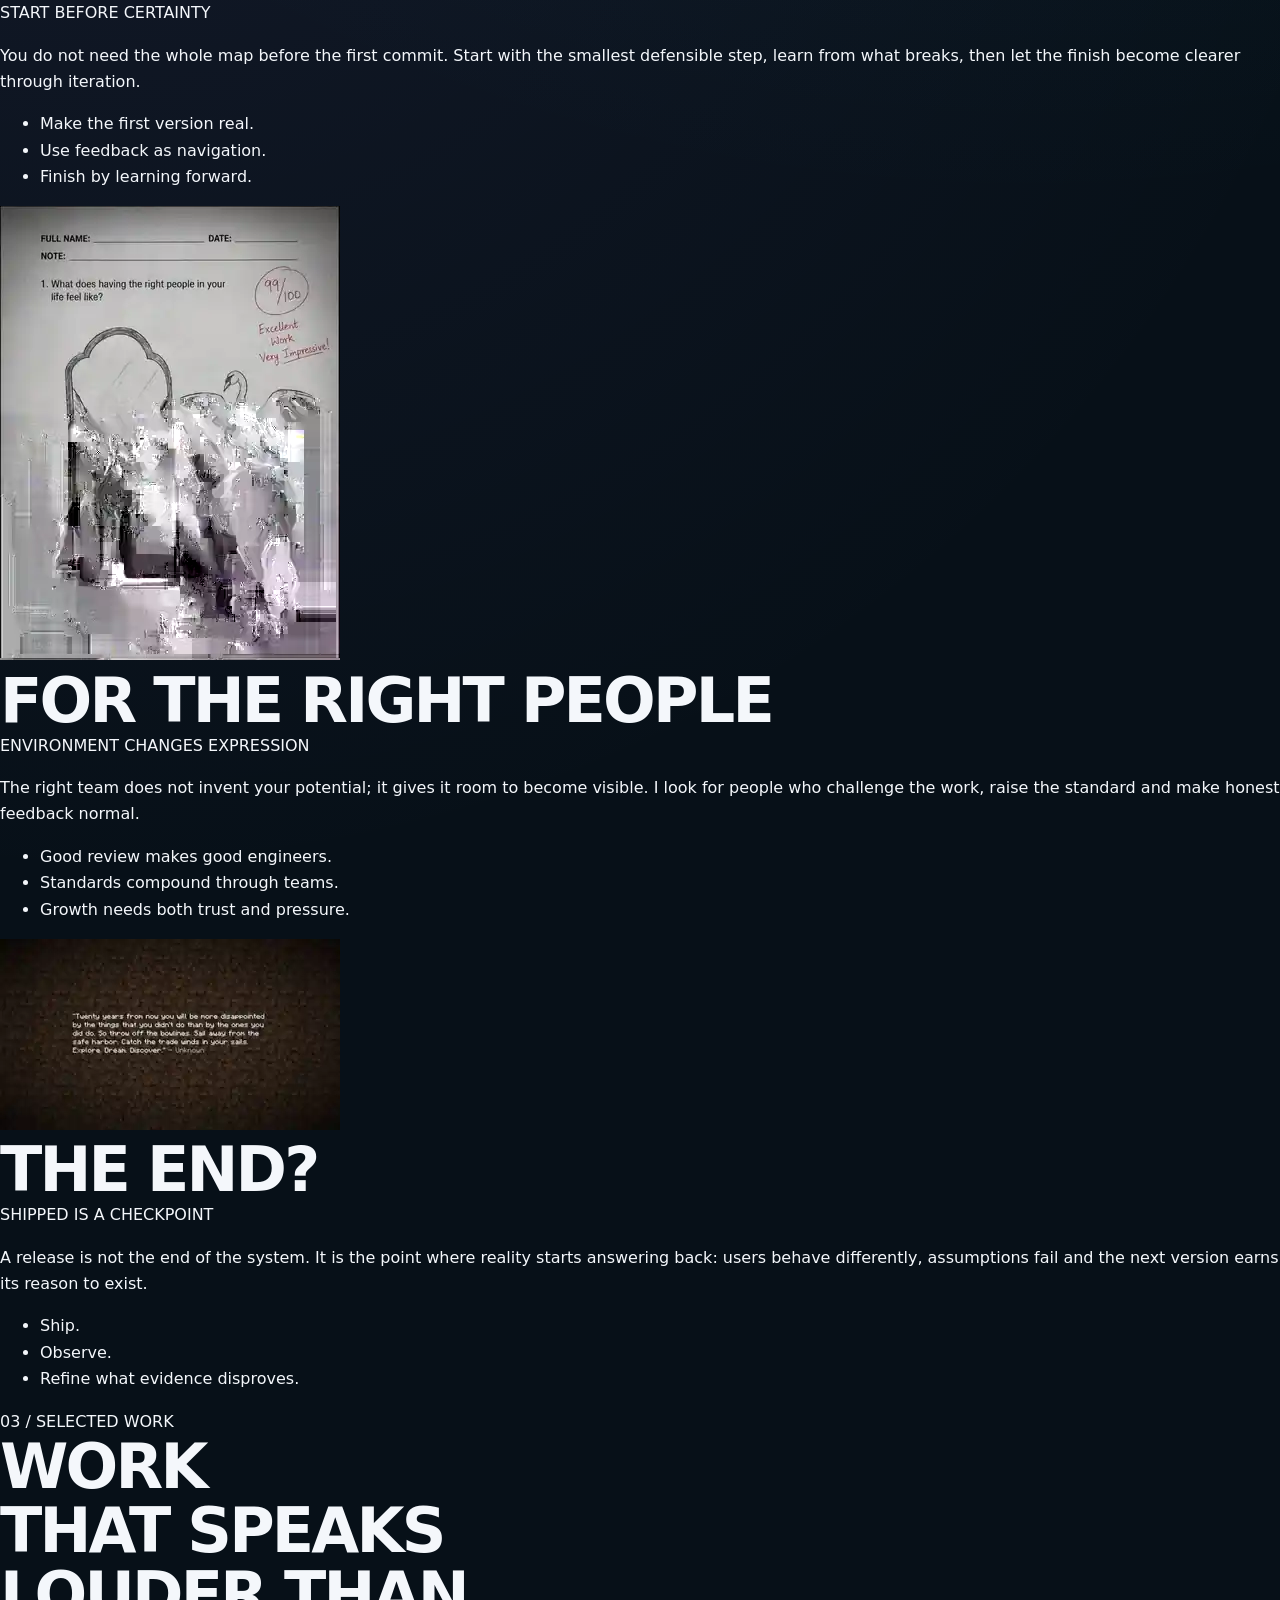
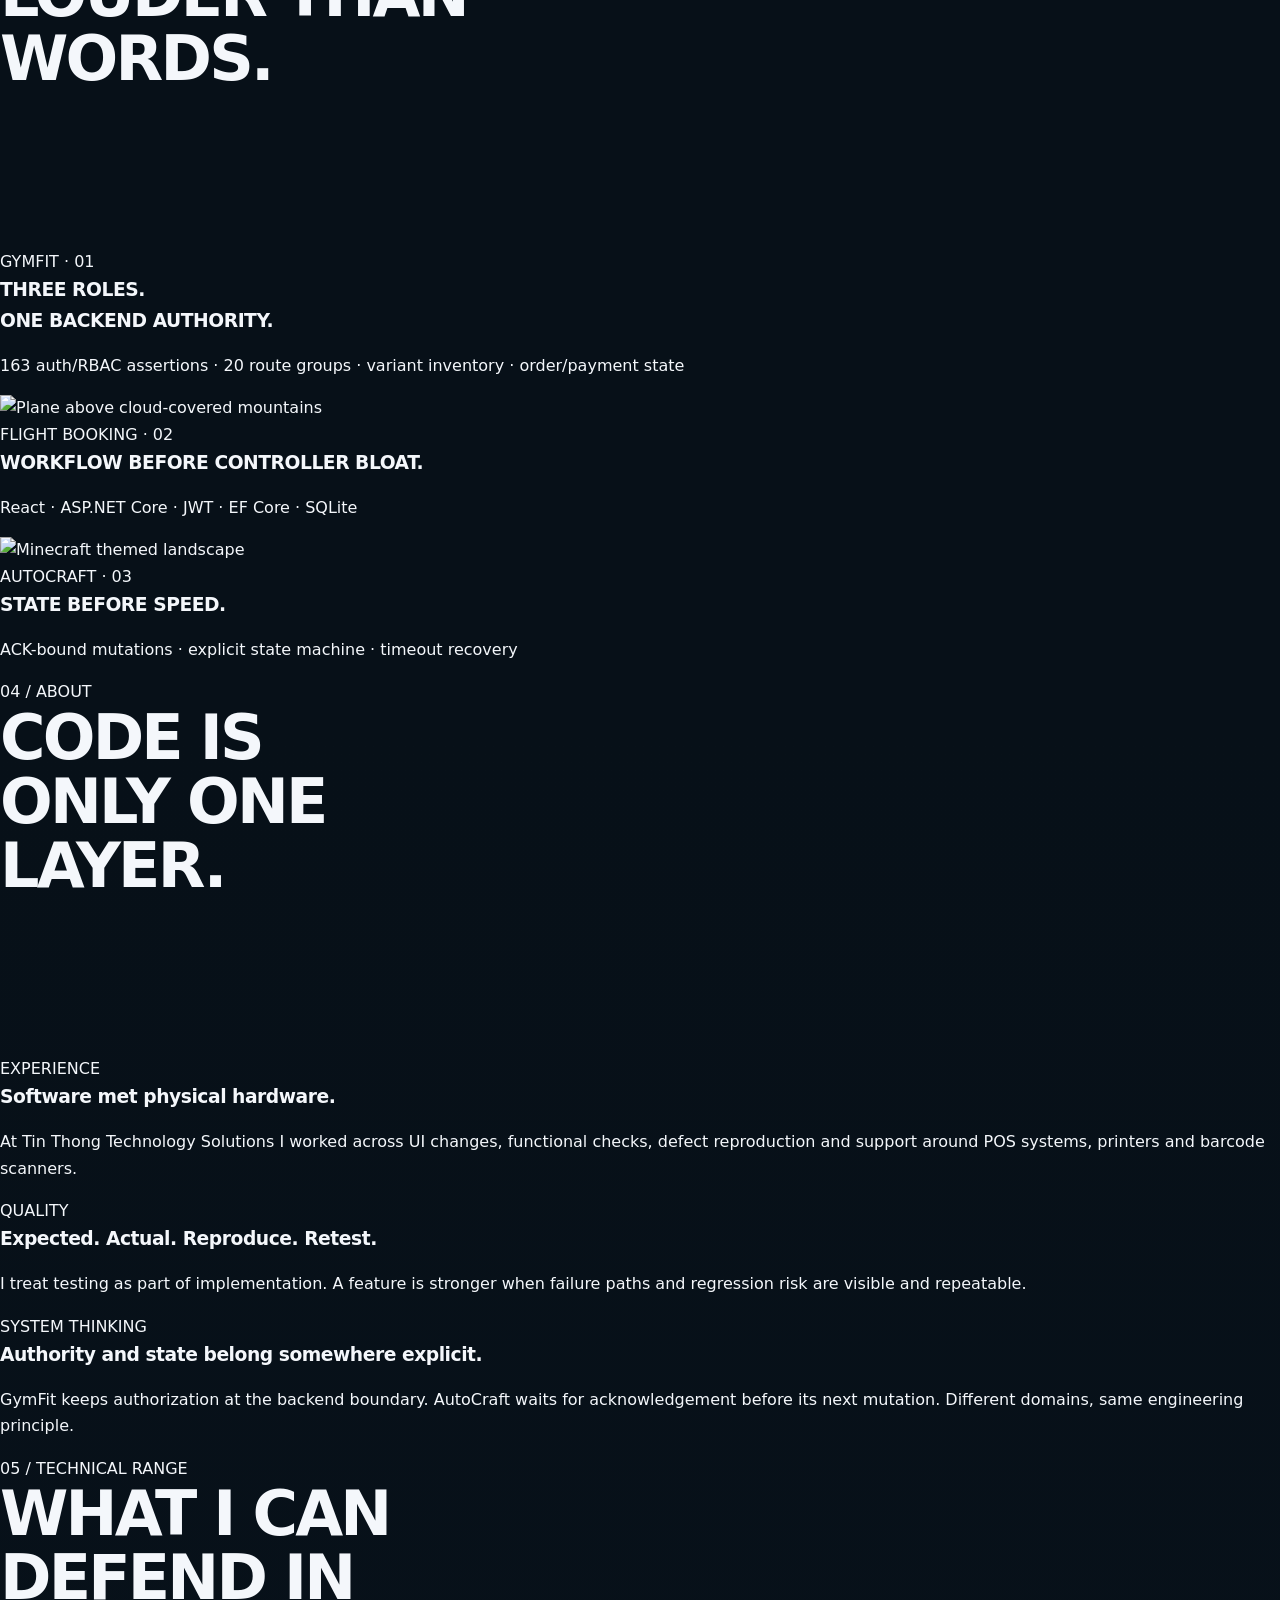
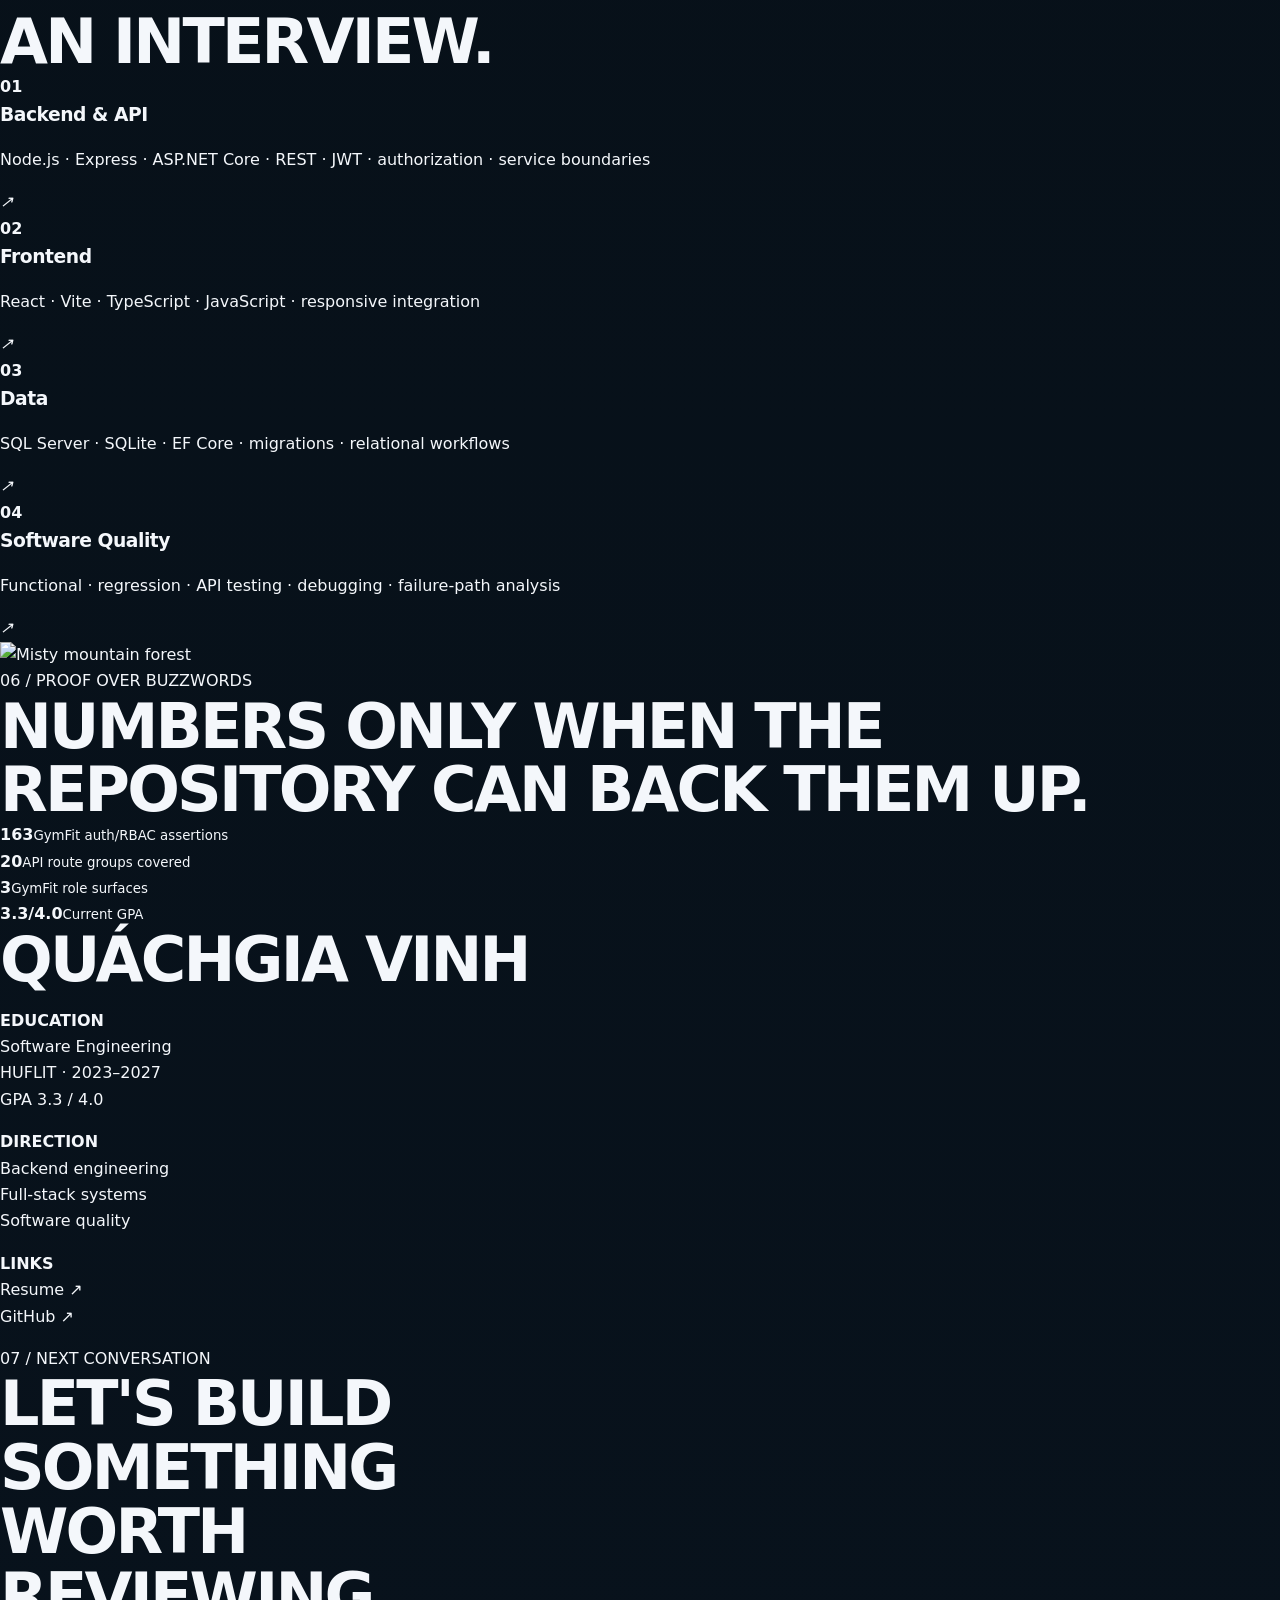
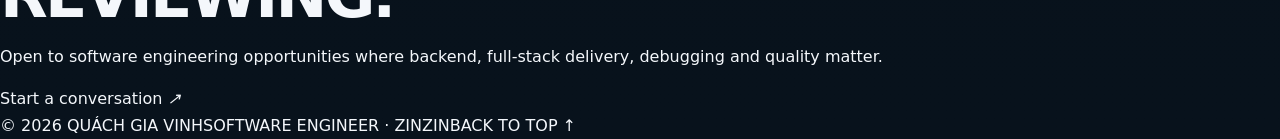
==== commit ff0d97ed: "feat: add floating project gallery and impressive hover story" ====
--- a/index.html
+++ b/index.html
@@ -4,296 +4,197 @@
   <meta charset="utf-8">
   <meta name="viewport" content="width=device-width, initial-scale=1">
   <title>Quách Gia Vinh — Software Engineer</title>
-  <meta name="description" content="Portfolio of Quách Gia Vinh — software engineer building full-stack systems, authenticated APIs, data workflows, testing and automation.">
-  <meta name="theme-color" content="#0b0d0a">
+  <meta name="description" content="Interactive software engineering portfolio of Quách Gia Vinh — backend systems, full-stack delivery, testing, debugging and automation.">
+  <meta name="theme-color" content="#181818">
   <meta name="robots" content="index,follow">
   <link rel="canonical" href="https://vinh17491.github.io/web1/">
+  <meta property="og:type" content="website">
+  <meta property="og:title" content="Quách Gia Vinh — Software Engineer">
+  <meta property="og:description" content="Engineering work presented as evidence: systems, state, testing and real project case studies.">
+  <meta property="og:image" content="https://unsplash.com/photos/Jf0Tsu4wqNw/download?force=true&w=1400">
+  <link rel="icon" href="data:image/svg+xml,<svg xmlns='http://www.w3.org/2000/svg' viewBox='0 0 100 100'><rect width='100' height='100' rx='18' fill='%23181818'/><text x='50' y='64' text-anchor='middle' font-family='Arial' font-size='42' font-weight='800' fill='white'>QV</text></svg>">
   <link rel="stylesheet" href="styles.css">
-  <script type="application/ld+json">
-  {
-    "@context":"https://schema.org",
-    "@type":"ProfilePage",
-    "mainEntity":{
-      "@type":"Person",
-      "name":"Quách Gia Vinh",
-      "alternateName":["ZinZin","vinh17491"],
-      "url":"https://vinh17491.github.io/web1/",
-      "sameAs":["https://github.com/vinh17491"],
-      "email":"mailto:vinhvachocon@gmail.com",
-      "jobTitle":"Software Engineer"
-    }
-  }
-  </script>
+  <script type="application/ld+json">{"@context":"https://schema.org","@type":"ProfilePage","mainEntity":{"@type":"Person","name":"Quách Gia Vinh","alternateName":["ZinZin","vinh17491"],"url":"https://vinh17491.github.io/web1/","sameAs":["https://github.com/vinh17491"],"email":"mailto:vinhvachocon@gmail.com","jobTitle":"Software Engineer"}}</script>
 </head>
-<body class="editorial-home">
+<body class="portfolio-home">
   <a class="skip-link" href="#main">Skip to content</a>
-
-  <div class="gp-loader" aria-hidden="true">
-    <div class="gp-loader-mark">QV</div>
-    <div class="gp-loader-line"><span></span></div>
-  </div>
-
-  <div class="gp-cursor" aria-hidden="true">
-    <span class="gp-cursor-label">VIEW</span>
-  </div>
-
-  <header class="gp-header">
-    <a href="#top" class="gp-logo" aria-label="Quách Gia Vinh home" data-cursor="HOME">
-      <span>QUÁCH</span>
-      <span>GIA VINH</span>
-    </a>
-    <nav class="gp-nav" aria-label="Primary navigation">
-      <a href="#work" data-cursor="WORK">Work</a>
+  <div class="page-wipe" aria-hidden="true"></div>
+  <div class="site-cursor" aria-hidden="true"><span>VIEW</span></div>
+
+  <header class="play-header">
+    <a class="play-logo" href="#top" data-cursor="HOME"><b>Quách</b><em>Gia Vinh</em></a>
+    <nav class="play-nav" aria-label="Primary navigation">
+      <a href="#projects" data-cursor="WORK">Work</a>
+      <a href="#impressive" data-cursor="LOOK">Impressive</a>
       <a href="#about" data-cursor="ABOUT">About</a>
       <a href="resume.html" data-cursor="OPEN">Resume</a>
-      <a href="mailto:vinhvachocon@gmail.com" data-cursor="MAIL">Contact</a>
     </nav>
-    <button class="gp-menu" type="button" aria-label="Open navigation" aria-expanded="false">Menu</button>
+    <button class="play-menu" type="button" aria-label="Open menu" aria-expanded="false">Menu</button>
   </header>
 
   <main id="main">
-    <section class="gp-hero" id="top">
-      <div class="gp-hero-media" aria-hidden="true">
-        <video autoplay muted loop playsinline preload="metadata"
-          poster="https://unsplash.com/photos/Z5Twv9oe3ls/download?force=true&amp;w=1800">
-          <source src="https://www.pexels.com/download/video/3939031/" type="video/mp4">
-        </video>
-        <div class="gp-media-shade"></div>
-      </div>
-
-      <div class="gp-hero-topline">
-        <span>SOFTWARE ENGINEER</span>
-        <span>HO CHI MINH CITY · VIETNAM</span>
-      </div>
-
-      <div class="gp-hero-title">
-        <h1>
-          <span>QUÁCH</span>
-          <span>GIA VINH</span>
-        </h1>
-      </div>
-
-      <div class="gp-hero-bottom">
-        <p>Backend systems · Full-stack delivery<br>Testing · Debugging · Automation</p>
-        <a href="#intro" class="gp-scroll-link" data-cursor="SCROLL">
-          <span>Explore profile</span><i>↓</i>
-        </a>
-      </div>
-    </section>
-
-    <section class="gp-manifesto gp-light" id="intro">
-      <div class="gp-index">01</div>
-      <div class="gp-manifesto-copy">
-        <p class="gp-kicker">SOFTWARE ENGINEERING, WITHOUT THE EMPTY CLAIMS.</p>
-        <h2>I build things that can be <em>reviewed, broken, tested</em> and defended.</h2>
-      </div>
-      <div class="gp-manifesto-note">
-        <p>
-          From authentication boundaries and relational data to UI integration, regression checks and
-          state machines. The work below is presented as evidence — not a wall of technology logos.
-        </p>
-        <a href="resume.html" class="gp-arrow-link" data-cursor="OPEN">Read my resume <span>↗</span></a>
-      </div>
-    </section>
-
-    <section class="gp-work" id="work">
-      <div class="gp-work-head">
-        <div>
-          <span class="gp-kicker">SELECTED ENGINEERING WORK</span>
-          <h2>WORK<br>THAT HOLDS<br>UP UNDER<br>QUESTIONS.</h2>
-        </div>
-        <p>Three projects. Different domains. Same standard: make the decisions inspectable.</p>
-      </div>
-
-      <div class="gp-project-grid">
-        <a class="gp-project gp-project-wide" href="projects/gymfit.html" data-cursor="VIEW">
-          <div class="gp-project-media">
-            <img src="https://unsplash.com/photos/tkoA1sWwHUg/download?force=true&amp;w=1800"
-                 alt="Misty forest with golden morning light">
-          </div>
-          <div class="gp-project-overlay">
-            <div class="gp-project-meta"><span>01 / GYMFIT</span><span>FULL-STACK · SECURITY · COMMERCE</span></div>
-            <div class="gp-project-title"><h3>Three roles.<br>One backend authority.</h3><span>163 auth/RBAC assertions ↗</span></div>
-          </div>
-        </a>
-
-        <a class="gp-project gp-project-tall" href="projects/flight-booking.html" data-cursor="VIEW">
-          <div class="gp-project-media">
-            <img src="https://unsplash.com/photos/5VsWgZ4gOGw/download?force=true&amp;w=1400"
-                 alt="Waterfall surrounded by green forest and mist">
-          </div>
-          <div class="gp-project-overlay">
-            <div class="gp-project-meta"><span>02 / FLIGHT BOOKING</span><span>REACT · ASP.NET CORE</span></div>
-            <div class="gp-project-title"><h3>Workflow before controller bloat.</h3><span>Case study ↗</span></div>
-          </div>
-        </a>
-
-        <a class="gp-project gp-project-square" href="projects/autocraft.html" data-cursor="VIEW">
-          <div class="gp-project-media">
-            <img src="https://unsplash.com/photos/7fP8ONsZcyw/download?force=true&amp;w=1400"
-                 alt="Dark misty evergreen forest">
-          </div>
-          <div class="gp-project-overlay">
-            <div class="gp-project-meta"><span>03 / AUTOCRAFT</span><span>JAVA · STATE MACHINE</span></div>
-            <div class="gp-project-title"><h3>State before speed.</h3><span>ACK-bound automation ↗</span></div>
-          </div>
-        </a>
-      </div>
-    </section>
-
-    <section class="gp-marquee" aria-label="Engineering themes">
-      <div class="gp-marquee-track">
-        <span>BUILD WITH INTENT</span><i>✦</i>
-        <span>TEST THE FAILURE PATH</span><i>✦</i>
-        <span>MAKE STATE EXPLICIT</span><i>✦</i>
-        <span>SHIP EVIDENCE</span><i>✦</i>
-        <span>BUILD WITH INTENT</span><i>✦</i>
-        <span>TEST THE FAILURE PATH</span><i>✦</i>
-        <span>MAKE STATE EXPLICIT</span><i>✦</i>
-        <span>SHIP EVIDENCE</span><i>✦</i>
-      </div>
-    </section>
-
-    <section class="gp-story gp-light" id="about">
-      <div class="gp-story-head">
-        <span class="gp-kicker">ROOTED IN SOFTWARE. COMFORTABLE AT THE BOUNDARIES.</span>
-        <h2>Code is only one layer.</h2>
-      </div>
-
-      <div class="gp-story-grid">
-        <div class="gp-story-media gp-sticky-media">
-          <video autoplay muted loop playsinline preload="metadata"
-            poster="https://unsplash.com/photos/vChPu9FNN-Y/download?force=true&amp;w=1200">
+    <section class="floating-hero" id="top">
+      <div class="contour-map" aria-hidden="true"></div>
+      <div class="hero-heat heat-a" aria-hidden="true"></div>
+      <div class="hero-heat heat-b" aria-hidden="true"></div>
+
+      <div class="hero-word" aria-hidden="true">PROJECTS.</div>
+      <div class="hero-caption">
+        <span>SOFTWARE ENGINEER · BACKEND / FULL-STACK</span>
+        <p>Three projects. Click the one you want to audit.</p>
+      </div>
+
+      <div class="project-orbit" id="projects" aria-label="Selected projects">
+        <a class="orbit-card orbit-gym" href="projects/gymfit.html" data-project-card data-depth="1.2" data-cursor="GYMFIT">
+          <img src="https://unsplash.com/photos/Jf0Tsu4wqNw/download?force=true&w=1200" alt="Athlete training on a forest path" fetchpriority="high">
+          <span class="orbit-index">01</span>
+          <div class="orbit-label"><b>GYMFIT</b><small>Full-stack · Auth · Commerce</small></div>
+        </a>
+
+        <a class="orbit-card orbit-flight" href="projects/flight-booking.html" data-project-card data-depth="0.85" data-cursor="FLIGHT">
+          <img src="https://unsplash.com/photos/94S3950ulVE/download?force=true&w=1200" alt="Airplane flying over mountains and clouds" fetchpriority="high">
+          <span class="orbit-index">02</span>
+          <div class="orbit-label"><b>FLIGHT BOOKING</b><small>React · ASP.NET Core</small></div>
+        </a>
+
+        <a class="orbit-card orbit-minecraft" href="projects/autocraft.html" data-project-card data-depth="1.05" data-cursor="AUTOCRAFT">
+          <img src="https://raw.githubusercontent.com/vinh17491/vinh17491/main/assets/minecraft-hero.svg" alt="Minecraft inspired visual for AutoCraft project" fetchpriority="high">
+          <span class="orbit-index">03</span>
+          <div class="orbit-label"><b>AUTOCRAFT</b><small>Java · State Machine</small></div>
+        </a>
+      </div>
+
+      <a class="scroll-cue" href="#intro" data-cursor="SCROLL"><span>Scroll to explore</span><i>↓</i></a>
+    </section>
+
+    <section class="intro-section light-section" id="intro">
+      <p class="eyebrow">SOFTWARE ENGINEERING, WITHOUT THE EMPTY CLAIMS.</p>
+      <h1>I BUILD THINGS THAT CAN BE <em>REVIEWED, BROKEN, TESTED</em> AND DEFENDED.</h1>
+      <div class="intro-note">
+        <span>01 / PROFILE</span>
+        <p>Authentication boundaries, relational data, UI integration, regression checks and explicit state. The work is presented as evidence — not a wall of technology logos.</p>
+      </div>
+    </section>
+
+    <section class="impressive-section light-section" id="impressive">
+      <div class="impressive-title">IMPRESSIVE.</div>
+      <div class="impressive-intro">
+        <span>02 / MINDSET</span>
+        <p>Three notes I keep close when building: start before certainty, choose the environment that lets you grow, and never confuse shipping with the final chapter.</p>
+      </div>
+
+      <div class="impressive-cards" data-accordion>
+        <article class="impressive-card" tabindex="0" data-impressive-card>
+          <img src="assets/editorial/for-starting.webp" alt="Red-room motivational image about beginning before everything is figured out">
+          <div class="impressive-blur"></div>
+          <h2>FOR STARTING</h2>
+          <div class="impressive-content">
+            <span>START BEFORE CERTAINTY</span>
+            <p>You do not need the whole map before the first commit. Start with the smallest defensible step, learn from what breaks, then let the finish become clearer through iteration.</p>
+            <ul><li>Make the first version real.</li><li>Use feedback as navigation.</li><li>Finish by learning forward.</li></ul>
+          </div>
+        </article>
+
+        <article class="impressive-card" tabindex="0" data-impressive-card>
+          <img src="assets/editorial/right-people.webp" alt="Horse and swan illustration facing a mirror with a winged reflection">
+          <div class="impressive-blur"></div>
+          <h2>FOR THE RIGHT PEOPLE</h2>
+          <div class="impressive-content">
+            <span>ENVIRONMENT CHANGES EXPRESSION</span>
+            <p>The right team does not invent your potential; it gives it room to become visible. I look for people who challenge the work, raise the standard and make honest feedback normal.</p>
+            <ul><li>Good review makes good engineers.</li><li>Standards compound through teams.</li><li>Growth needs both trust and pressure.</li></ul>
+          </div>
+        </article>
+
+        <article class="impressive-card" tabindex="0" data-impressive-card>
+          <img src="assets/editorial/the-end.webp" alt="Pixel-style motivational quote on a dark Minecraft-like background">
+          <div class="impressive-blur"></div>
+          <h2>THE END?</h2>
+          <div class="impressive-content">
+            <span>SHIPPED IS A CHECKPOINT</span>
+            <p>A release is not the end of the system. It is the point where reality starts answering back: users behave differently, assumptions fail and the next version earns its reason to exist.</p>
+            <ul><li>Ship.</li><li>Observe.</li><li>Refine what evidence disproves.</li></ul>
+          </div>
+        </article>
+      </div>
+    </section>
+
+    <section class="work-section">
+      <div class="work-heading">
+        <span>03 / SELECTED WORK</span>
+        <h2>WORK<br>THAT SPEAKS<br>LOUDER THAN<br>WORDS.</h2>
+      </div>
+
+      <a class="work-feature" href="projects/gymfit.html" data-cursor="VIEW">
+        <div class="work-media">
+          <video autoplay muted loop playsinline preload="metadata" poster="https://unsplash.com/photos/u8wayDt6GqU/download?force=true&w=1600">
+            <source src="https://www.pexels.com/download/video/5319432/" type="video/mp4">
+          </video>
+        </div>
+        <div class="work-overlay">
+          <span>GYMFIT · 01</span>
+          <h3>THREE ROLES.<br>ONE BACKEND AUTHORITY.</h3>
+          <p>163 auth/RBAC assertions · 20 route groups · variant inventory · order/payment state</p>
+        </div>
+      </a>
+
+      <div class="work-pair">
+        <a class="work-feature" href="projects/flight-booking.html" data-cursor="VIEW">
+          <div class="work-media">
+            <img loading="lazy" src="https://unsplash.com/photos/94S3950ulVE/download?force=true&w=1400" alt="Plane above cloud-covered mountains">
+          </div>
+          <div class="work-overlay"><span>FLIGHT BOOKING · 02</span><h3>WORKFLOW BEFORE CONTROLLER BLOAT.</h3><p>React · ASP.NET Core · JWT · EF Core · SQLite</p></div>
+        </a>
+        <a class="work-feature" href="projects/autocraft.html" data-cursor="VIEW">
+          <div class="work-media minecraft-media"><img loading="lazy" src="https://raw.githubusercontent.com/vinh17491/vinh17491/main/assets/minecraft-hero.svg" alt="Minecraft themed landscape"></div>
+          <div class="work-overlay"><span>AUTOCRAFT · 03</span><h3>STATE BEFORE SPEED.</h3><p>ACK-bound mutations · explicit state machine · timeout recovery</p></div>
+        </a>
+      </div>
+    </section>
+
+    <section class="about-section light-section" id="about">
+      <div class="about-head"><span>04 / ABOUT</span><h2>CODE IS<br>ONLY ONE<br>LAYER.</h2></div>
+      <div class="about-layout">
+        <div class="about-media">
+          <video autoplay muted loop playsinline preload="metadata" poster="https://unsplash.com/photos/7fP8ONsZcyw/download?force=true&w=1400">
             <source src="https://www.pexels.com/download/video/3661250/" type="video/mp4">
           </video>
-          <span class="gp-media-caption">REAL SYSTEMS HAVE ENVIRONMENTS, DEVICES AND FAILURE STATES.</span>
-        </div>
-
-        <div class="gp-story-copy">
-          <article>
-            <span>01 / EXPERIENCE</span>
-            <h3>Software met physical hardware.</h3>
-            <p>
-              During my software development internship at Tin Thong Technology Solutions,
-              I worked across assigned UI changes, functional checks, defect reproduction and technical support
-              around POS systems, receipt/label printers and barcode scanners.
-            </p>
-          </article>
-          <article>
-            <span>02 / QUALITY</span>
-            <h3>Expected. Actual. Reproduce. Retest.</h3>
-            <p>
-              I treat testing as part of implementation: verify the happy path, reproduce the failure,
-              check the fix and run regression where the change can create collateral damage.
-            </p>
-          </article>
-          <article>
-            <span>03 / SYSTEM THINKING</span>
-            <h3>Authority and state must live somewhere explicit.</h3>
-            <p>
-              GymFit keeps authorization at the backend boundary. AutoCraft waits for acknowledgement
-              before the next mutation. Different domains, same principle: hidden state becomes future bugs.
-            </p>
-          </article>
-        </div>
-      </div>
-    </section>
-
-    <section class="gp-capabilities">
-      <div class="gp-capabilities-head">
-        <span class="gp-kicker">WHAT I CAN DEFEND IN AN INTERVIEW</span>
-        <h2>TECHNICAL<br>RANGE.</h2>
-      </div>
-
-      <div class="gp-capability-list">
-        <article>
-          <span class="gp-cap-no">01</span>
-          <h3>Backend & API</h3>
-          <p>Node.js · Express · ASP.NET Core · REST · JWT · authorization · service boundaries</p>
-          <span class="gp-cap-arrow">↗</span>
-        </article>
-        <article>
-          <span class="gp-cap-no">02</span>
-          <h3>Frontend</h3>
-          <p>React · Vite · TypeScript · JavaScript · responsive integration</p>
-          <span class="gp-cap-arrow">↗</span>
-        </article>
-        <article>
-          <span class="gp-cap-no">03</span>
-          <h3>Data</h3>
-          <p>SQL Server · SQLite · EF Core · migrations · relational workflows</p>
-          <span class="gp-cap-arrow">↗</span>
-        </article>
-        <article>
-          <span class="gp-cap-no">04</span>
-          <h3>Software Quality</h3>
-          <p>Functional · regression · API testing · debugging · failure-path analysis</p>
-          <span class="gp-cap-arrow">↗</span>
-        </article>
-      </div>
-    </section>
-
-    <section class="gp-proof gp-light">
-      <div class="gp-proof-photo">
-        <img src="https://unsplash.com/photos/Sv67jNNMpo0/download?force=true&amp;w=1600"
-             alt="Misty mountains and dark evergreen forest">
-      </div>
-      <div class="gp-proof-copy">
-        <span class="gp-kicker">PROOF OVER BUZZWORDS</span>
-        <h2>Numbers only when the repository can back them up.</h2>
-        <div class="gp-proof-stats">
-          <div><strong>163</strong><span>GymFit auth/RBAC assertions</span></div>
-          <div><strong>20</strong><span>API route groups covered</span></div>
-          <div><strong>3</strong><span>role surfaces in GymFit</span></div>
-          <div><strong>3.3/4.0</strong><span>current GPA</span></div>
-        </div>
-        <p>
-          No fake production traffic. No invented customers. No “senior” title because a landing page looks expensive.
-          The portfolio links directly to code, architecture and known limitations.
-        </p>
-      </div>
-    </section>
-
-    <section class="gp-profile">
-      <div class="gp-profile-name">
-        <span>QUÁCH</span>
-        <span>GIA VINH</span>
-      </div>
-      <div class="gp-profile-info">
-        <div>
-          <span class="gp-kicker">EDUCATION</span>
-          <p>Software Engineering<br>HUFLIT · 2023–2027<br>GPA 3.3 / 4.0</p>
-        </div>
-        <div>
-          <span class="gp-kicker">CURRENT DIRECTION</span>
-          <p>Backend engineering<br>Full-stack systems<br>Software quality</p>
-        </div>
-        <div>
-          <span class="gp-kicker">LINKS</span>
-          <p><a href="resume.html" data-cursor="OPEN">Resume ↗</a><br><a href="https://github.com/vinh17491" target="_blank" rel="noreferrer" data-cursor="OPEN">GitHub ↗</a></p>
-        </div>
-      </div>
-    </section>
-
-    <section class="gp-contact gp-light">
-      <div>
-        <span class="gp-kicker">READY FOR THE NEXT PROBLEM?</span>
-        <h2>LET'S BUILD<br>SOMETHING<br>WORTH<br>REVIEWING.</h2>
-      </div>
-      <div class="gp-contact-side">
-        <p>Open to software engineering opportunities where backend, full-stack delivery, debugging and quality matter.</p>
-        <a href="mailto:vinhvachocon@gmail.com" class="gp-contact-button" data-cursor="MAIL">
-          <span>Start a conversation</span><i>↗</i>
-        </a>
-      </div>
+        </div>
+        <div class="about-copy">
+          <article><span>EXPERIENCE</span><h3>Software met physical hardware.</h3><p>At Tin Thong Technology Solutions I worked across UI changes, functional checks, defect reproduction and support around POS systems, printers and barcode scanners.</p></article>
+          <article><span>QUALITY</span><h3>Expected. Actual. Reproduce. Retest.</h3><p>I treat testing as part of implementation. A feature is stronger when failure paths and regression risk are visible and repeatable.</p></article>
+          <article><span>SYSTEM THINKING</span><h3>Authority and state belong somewhere explicit.</h3><p>GymFit keeps authorization at the backend boundary. AutoCraft waits for acknowledgement before its next mutation. Different domains, same engineering principle.</p></article>
+        </div>
+      </div>
+    </section>
+
+    <section class="range-section">
+      <div class="range-head"><span>05 / TECHNICAL RANGE</span><h2>WHAT I CAN<br>DEFEND IN<br>AN INTERVIEW.</h2></div>
+      <div class="range-list">
+        <article><b>01</b><h3>Backend & API</h3><p>Node.js · Express · ASP.NET Core · REST · JWT · authorization · service boundaries</p><i>↗</i></article>
+        <article><b>02</b><h3>Frontend</h3><p>React · Vite · TypeScript · JavaScript · responsive integration</p><i>↗</i></article>
+        <article><b>03</b><h3>Data</h3><p>SQL Server · SQLite · EF Core · migrations · relational workflows</p><i>↗</i></article>
+        <article><b>04</b><h3>Software Quality</h3><p>Functional · regression · API testing · debugging · failure-path analysis</p><i>↗</i></article>
+      </div>
+    </section>
+
+    <section class="proof-section light-section">
+      <img loading="lazy" src="https://unsplash.com/photos/Sv67jNNMpo0/download?force=true&w=1600" alt="Misty mountain forest">
+      <div class="proof-copy"><span>06 / PROOF OVER BUZZWORDS</span><h2>NUMBERS ONLY WHEN THE REPOSITORY CAN BACK THEM UP.</h2><div class="proof-grid"><div><b>163</b><small>GymFit auth/RBAC assertions</small></div><div><b>20</b><small>API route groups covered</small></div><div><b>3</b><small>GymFit role surfaces</small></div><div><b>3.3/4.0</b><small>Current GPA</small></div></div></div>
+    </section>
+
+    <section class="identity-section">
+      <h2><span>QUÁCH</span><span>GIA VINH</span></h2>
+      <div class="identity-info"><p><b>EDUCATION</b><br>Software Engineering<br>HUFLIT · 2023–2027<br>GPA 3.3 / 4.0</p><p><b>DIRECTION</b><br>Backend engineering<br>Full-stack systems<br>Software quality</p><p><b>LINKS</b><br><a href="resume.html">Resume ↗</a><br><a href="https://github.com/vinh17491" target="_blank" rel="noreferrer">GitHub ↗</a></p></div>
+    </section>
+
+    <section class="contact-section light-section">
+      <div><span>07 / NEXT CONVERSATION</span><h2>LET'S BUILD<br>SOMETHING<br>WORTH<br>REVIEWING.</h2></div>
+      <div><p>Open to software engineering opportunities where backend, full-stack delivery, debugging and quality matter.</p><a href="mailto:vinhvachocon@gmail.com" data-cursor="MAIL">Start a conversation <i>↗</i></a></div>
     </section>
   </main>
 
-  <footer class="gp-footer">
-    <span>© <span id="year"></span> QUÁCH GIA VINH</span>
-    <span>SOFTWARE ENGINEER · ZINZIN</span>
-    <a href="#top">BACK TO TOP ↑</a>
-  </footer>
+  <footer class="portfolio-footer"><span>© <span id="year"></span> QUÁCH GIA VINH</span><span>SOFTWARE ENGINEER · ZINZIN</span><a href="#top">BACK TO TOP ↑</a></footer>
 
   <script src="script.js"></script>
   <script src="gallery-home.js"></script>
--- a/styles.css
+++ b/styles.css
@@ -719,3 +719,294 @@
   .grain,.flight-orbit b { animation:none!important; }
   .cinematic-reveal { opacity:1;transform:none; }
 }
+
+
+/* ==========================================================================
+   Editorial media homepage — Gallery-style art direction, original execution
+   ========================================================================== */
+.editorial-home {
+  --gp-black:#0a0c09;
+  --gp-black-2:#11140f;
+  --gp-cream:#eeeadd;
+  --gp-paper:#f5f1e6;
+  --gp-green:#3f5d42;
+  --gp-lime:#b9d2a1;
+  --gp-ink:#11130f;
+  --gp-line-dark:rgba(255,255,255,.18);
+  --gp-line-light:rgba(17,19,15,.18);
+  --gp-pad:clamp(18px,2.5vw,42px);
+  margin:0;
+  background:var(--gp-black);
+  color:#fff;
+  cursor:none;
+  font-family:Arial,Helvetica,sans-serif;
+}
+.editorial-home::before { display:none; }
+.editorial-home a,.editorial-home button { cursor:none; }
+.editorial-home ::selection { background:#b9d2a1;color:#0a0c09; }
+
+.gp-loader {
+  position:fixed;inset:0;z-index:1000;background:#0a0c09;
+  display:flex;align-items:center;justify-content:center;flex-direction:column;gap:22px;
+  transition:transform .9s cubic-bezier(.76,0,.24,1);
+}
+.gp-loader.is-done { transform:translateY(-100%); }
+.gp-loader-mark {
+  font:900 clamp(54px,10vw,130px)/.85 Arial,Helvetica,sans-serif;
+  letter-spacing:-.08em;color:#f1eee3;
+}
+.gp-loader-line { width:min(260px,55vw);height:1px;background:rgba(255,255,255,.16);overflow:hidden; }
+.gp-loader-line span { display:block;width:100%;height:100%;background:#f1eee3;transform:scaleX(0);transform-origin:left;animation:gpLoad 1.05s cubic-bezier(.65,0,.35,1) forwards; }
+@keyframes gpLoad { to{transform:scaleX(1)} }
+
+.gp-cursor {
+  position:fixed;left:0;top:0;z-index:999;width:74px;height:74px;margin:-37px 0 0 -37px;
+  border-radius:50%;background:#f1eee3;color:#0a0c09;pointer-events:none;
+  display:grid;place-items:center;transform:translate3d(-100px,-100px,0) scale(.16);
+  transition:width .18s ease,height .18s ease,margin .18s ease,background .18s ease,transform .12s ease-out;
+  mix-blend-mode:normal;
+}
+.gp-cursor.is-active { transform:translate3d(var(--cursor-x,-100px),var(--cursor-y,-100px),0) scale(1); }
+.gp-cursor-label { font-size:9px;font-weight:900;letter-spacing:.08em; }
+
+.gp-header {
+  position:fixed;top:0;left:0;right:0;z-index:100;
+  height:88px;padding:0 var(--gp-pad);
+  display:grid;grid-template-columns:1fr auto;align-items:center;
+  color:#fff;mix-blend-mode:difference;
+}
+.gp-logo { display:inline-flex;flex-direction:column;width:max-content;font-weight:900;font-size:14px;line-height:.88;letter-spacing:-.04em; }
+.gp-nav { display:flex;gap:28px;align-items:center; }
+.gp-nav a { font-size:12px;font-weight:700;text-transform:uppercase;letter-spacing:.03em; }
+.gp-menu { display:none;color:inherit;background:none;border:0;font-size:12px;text-transform:uppercase;font-weight:800; }
+
+.gp-hero {
+  position:relative;height:100svh;min-height:650px;overflow:hidden;background:#0c100b;
+}
+.gp-hero-media { position:absolute;inset:0; }
+.gp-hero-media video,.gp-hero-media img { width:100%;height:100%;object-fit:cover;display:block;transform:scale(1.035);animation:gpHeroDrift 16s ease-in-out infinite alternate; }
+@keyframes gpHeroDrift { to{transform:scale(1.10) translate3d(-1.3%,1%,0)} }
+.gp-media-shade { position:absolute;inset:0;background:linear-gradient(180deg,rgba(4,8,4,.20),rgba(3,7,3,.05) 42%,rgba(4,7,3,.42)); }
+
+.gp-hero-topline {
+  position:absolute;top:100px;left:var(--gp-pad);right:var(--gp-pad);
+  display:flex;justify-content:space-between;font-size:10px;font-weight:800;letter-spacing:.08em;text-transform:uppercase;
+}
+.gp-hero-title {
+  position:absolute;left:var(--gp-pad);right:var(--gp-pad);top:50%;transform:translateY(-48%);
+}
+.gp-hero-title h1 { margin:0;font-size:clamp(86px,16vw,270px);line-height:.69;letter-spacing:-.085em;font-weight:900;text-transform:uppercase;max-width:none; }
+.gp-hero-title h1 span { display:block;color:#fff;background:none;-webkit-text-fill-color:initial; }
+.gp-hero-title h1 span:last-child { text-align:right; }
+.gp-hero-bottom {
+  position:absolute;left:var(--gp-pad);right:var(--gp-pad);bottom:28px;
+  display:flex;align-items:end;justify-content:space-between;gap:30px;
+  border-top:1px solid rgba(255,255,255,.55);padding-top:14px;
+}
+.gp-hero-bottom p { margin:0;font-size:11px;line-height:1.35;font-weight:700;text-transform:uppercase; }
+.gp-scroll-link { display:flex;align-items:center;gap:50px;font-size:11px;font-weight:800;text-transform:uppercase; }
+.gp-scroll-link i { font-style:normal;font-size:22px; }
+
+.gp-light { background:var(--gp-cream);color:var(--gp-ink); }
+.gp-kicker { font-size:10px;font-weight:900;letter-spacing:.08em;text-transform:uppercase; }
+
+.gp-manifesto {
+  min-height:92vh;padding:110px var(--gp-pad) 80px;
+  display:grid;grid-template-columns:90px minmax(0,1.4fr) minmax(260px,.55fr);gap:45px;align-items:start;
+}
+.gp-index { font-size:12px;font-weight:900;padding-top:7px; }
+.gp-manifesto-copy h2 {
+  margin:35px 0 0;font-size:clamp(56px,7.6vw,128px);line-height:.92;letter-spacing:-.07em;font-weight:900;text-transform:uppercase;
+}
+.gp-manifesto-copy h2 em { font-family:Georgia,serif;font-weight:400;text-transform:none;letter-spacing:-.06em; }
+.gp-manifesto-note { align-self:end;padding-bottom:15px; }
+.gp-manifesto-note p { font-size:15px;line-height:1.48;max-width:430px; }
+.gp-arrow-link { display:flex;justify-content:space-between;align-items:center;border-bottom:1px solid var(--gp-ink);padding:14px 0;font-size:12px;font-weight:900;text-transform:uppercase;margin-top:38px; }
+.gp-arrow-link span { font-size:19px; }
+
+.gp-work { padding:120px var(--gp-pad) 70px;background:var(--gp-black); }
+.gp-work-head { display:grid;grid-template-columns:1.1fr .35fr;gap:50px;align-items:end;margin-bottom:80px; }
+.gp-work-head h2 { margin:28px 0 0;font-size:clamp(70px,11vw,188px);line-height:.70;letter-spacing:-.082em;font-weight:900;max-width:none; }
+.gp-work-head p { font-size:13px;line-height:1.45;color:rgba(255,255,255,.58);max-width:300px;margin:0 0 5px; }
+
+.gp-project-grid { display:grid;grid-template-columns:1.15fr .85fr;gap:16px;align-items:start; }
+.gp-project {
+  position:relative;display:block;overflow:hidden;background:#1a2017;color:#fff;
+  min-height:76vh;isolation:isolate;
+}
+.gp-project-wide { grid-column:1/-1;min-height:92vh; }
+.gp-project-tall { min-height:105vh; }
+.gp-project-square { min-height:72vh;margin-top:18vh; }
+.gp-project-media { position:absolute;inset:0;overflow:hidden; }
+.gp-project-media img,.gp-project-media video { width:100%;height:100%;object-fit:cover;display:block;transform:scale(1.01);transition:transform 1.15s cubic-bezier(.22,1,.36,1),filter .7s ease; }
+.gp-project::after { content:"";position:absolute;inset:0;background:linear-gradient(180deg,rgba(0,0,0,.03),rgba(0,0,0,.58));z-index:1; }
+.gp-project:hover .gp-project-media img,.gp-project:hover .gp-project-media video { transform:scale(1.065);filter:saturate(1.1); }
+.gp-project-overlay { position:absolute;inset:0;z-index:3;padding:22px;display:flex;flex-direction:column;justify-content:space-between; }
+.gp-project-meta { display:flex;justify-content:space-between;gap:18px;font-size:9px;font-weight:900;text-transform:uppercase;letter-spacing:.08em; }
+.gp-project-title { display:flex;align-items:end;justify-content:space-between;gap:30px;border-top:1px solid rgba(255,255,255,.55);padding-top:14px; }
+.gp-project-title h3 { margin:0;font-size:clamp(36px,5.4vw,86px);line-height:.92;letter-spacing:-.06em;font-weight:900;max-width:820px;text-transform:uppercase; }
+.gp-project-title>span { font-size:10px;font-weight:800;text-transform:uppercase;white-space:nowrap; }
+
+.gp-marquee { overflow:hidden;background:#a9c591;color:#0d110c;border-top:1px solid #0d110c;border-bottom:1px solid #0d110c;padding:14px 0; }
+.gp-marquee-track { width:max-content;display:flex;align-items:center;gap:28px;animation:gpMarquee 25s linear infinite; }
+.gp-marquee-track span { font-size:clamp(28px,4vw,58px);font-weight:900;letter-spacing:-.045em;text-transform:uppercase; }
+.gp-marquee-track i { font-style:normal;font-size:25px; }
+@keyframes gpMarquee { to{transform:translateX(-50%)} }
+
+.gp-story { padding:120px var(--gp-pad); }
+.gp-story-head { display:grid;grid-template-columns:.55fr 1.3fr;gap:60px;margin-bottom:75px;align-items:start; }
+.gp-story-head h2 { margin:0;font-size:clamp(66px,10vw,164px);line-height:.78;letter-spacing:-.08em;font-weight:900;text-transform:uppercase; }
+.gp-story-grid { display:grid;grid-template-columns:1fr 1fr;gap:70px;align-items:start; }
+.gp-story-media { position:sticky;top:110px;height:calc(100svh - 150px);overflow:hidden;background:#1a2118; }
+.gp-story-media video,.gp-story-media img { width:100%;height:100%;object-fit:cover;display:block; }
+.gp-media-caption { position:absolute;left:16px;right:16px;bottom:14px;color:#fff;font-size:9px;font-weight:900;letter-spacing:.08em;text-transform:uppercase; }
+.gp-story-copy article { min-height:52vh;padding:12px 0 55px;border-top:1px solid var(--gp-line-light); }
+.gp-story-copy article>span { font-size:9px;font-weight:900;letter-spacing:.08em;text-transform:uppercase; }
+.gp-story-copy h3 { margin:90px 0 20px;font-size:clamp(38px,4.2vw,68px);line-height:.95;letter-spacing:-.055em;text-transform:uppercase; }
+.gp-story-copy p { font-size:15px;line-height:1.5;max-width:580px; }
+
+.gp-capabilities { padding:120px var(--gp-pad);background:var(--gp-black); }
+.gp-capabilities-head { display:grid;grid-template-columns:.45fr 1.1fr;gap:50px;align-items:start;margin-bottom:70px; }
+.gp-capabilities-head h2 { margin:0;font-size:clamp(85px,13vw,205px);line-height:.68;letter-spacing:-.085em;font-weight:900; }
+.gp-capability-list { border-top:1px solid var(--gp-line-dark); }
+.gp-capability-list article {
+  display:grid;grid-template-columns:70px minmax(260px,.65fr) 1fr 50px;gap:30px;align-items:center;
+  min-height:150px;border-bottom:1px solid var(--gp-line-dark);transition:background .25s ease,color .25s ease;padding:0 12px;
+}
+.gp-capability-list article:hover { background:var(--gp-cream);color:var(--gp-ink); }
+.gp-cap-no { font-size:10px;font-weight:900; }
+.gp-capability-list h3 { font-size:clamp(32px,4vw,64px);letter-spacing:-.055em;text-transform:uppercase; }
+.gp-capability-list p { color:rgba(255,255,255,.55);font-size:12px;line-height:1.45;transition:color .25s ease;max-width:520px; }
+.gp-capability-list article:hover p { color:rgba(17,19,15,.62); }
+.gp-cap-arrow { font-size:28px;text-align:right; }
+
+.gp-proof { display:grid;grid-template-columns:1.02fr .98fr;min-height:100vh; }
+.gp-proof-photo { min-height:100vh;overflow:hidden; }
+.gp-proof-photo img { width:100%;height:100%;object-fit:cover;display:block; }
+.gp-proof-copy { padding:110px var(--gp-pad);display:flex;flex-direction:column;justify-content:center; }
+.gp-proof-copy h2 { margin:35px 0 55px;font-size:clamp(55px,7vw,112px);line-height:.84;letter-spacing:-.07em;text-transform:uppercase; }
+.gp-proof-stats { display:grid;grid-template-columns:1fr 1fr;border-top:1px solid var(--gp-line-light); }
+.gp-proof-stats div { padding:18px 0;border-bottom:1px solid var(--gp-line-light); }
+.gp-proof-stats div:nth-child(odd){padding-right:20px;border-right:1px solid var(--gp-line-light)}
+.gp-proof-stats div:nth-child(even){padding-left:20px}
+.gp-proof-stats strong { display:block;font-size:clamp(36px,4vw,58px);letter-spacing:-.055em; }
+.gp-proof-stats span { display:block;font-size:9px;font-weight:900;text-transform:uppercase;margin-top:5px; }
+.gp-proof-copy>p { font-size:13px;line-height:1.5;max-width:560px;margin-top:38px; }
+
+.gp-profile { padding:125px var(--gp-pad) 90px;background:#5d734f;color:#f6f2e8; }
+.gp-profile-name { font-size:clamp(90px,16.5vw,260px);line-height:.68;letter-spacing:-.09em;font-weight:900;text-transform:uppercase; }
+.gp-profile-name span { display:block; }
+.gp-profile-name span:last-child { text-align:right; }
+.gp-profile-info { display:grid;grid-template-columns:repeat(3,1fr);gap:30px;margin-top:75px;border-top:1px solid rgba(255,255,255,.35);padding-top:18px; }
+.gp-profile-info p { font-size:13px;line-height:1.45; }
+.gp-profile-info .gp-kicker { color:rgba(255,255,255,.55); }
+
+.gp-contact { padding:125px var(--gp-pad);display:grid;grid-template-columns:1.25fr .45fr;gap:70px;align-items:end;min-height:95vh; }
+.gp-contact h2 { margin:30px 0 0;font-size:clamp(72px,11vw,180px);line-height:.70;letter-spacing:-.085em;font-weight:900; }
+.gp-contact-side { padding-bottom:10px; }
+.gp-contact-side>p { font-size:14px;line-height:1.5;margin-bottom:55px; }
+.gp-contact-button { display:flex;justify-content:space-between;align-items:center;padding:18px 0;border-top:1px solid var(--gp-ink);border-bottom:1px solid var(--gp-ink);font-size:12px;font-weight:900;text-transform:uppercase; }
+.gp-contact-button i { font-style:normal;font-size:24px; }
+
+.gp-footer {
+  background:var(--gp-black);color:#fff;padding:24px var(--gp-pad);display:grid;grid-template-columns:1fr 1fr 1fr;
+  border-top:1px solid var(--gp-line-dark);font-size:9px;font-weight:800;letter-spacing:.06em;text-transform:uppercase;
+}
+.gp-footer span:nth-child(2){text-align:center}.gp-footer a{text-align:right}
+
+.gp-reveal {
+  opacity:0;
+  transform:translateY(40px);
+  transition:opacity .85s cubic-bezier(.2,.65,.2,1),transform .85s cubic-bezier(.2,.65,.2,1);
+}
+.gp-reveal.is-visible { opacity:1;transform:none; }
+.gp-clip { clip-path:inset(0 0 100% 0);transition:clip-path 1.05s cubic-bezier(.76,0,.24,1); }
+.gp-clip.is-visible { clip-path:inset(0); }
+
+@media (max-width: 980px) {
+  .editorial-home { cursor:auto; }
+  .editorial-home a,.editorial-home button { cursor:auto; }
+  .gp-cursor { display:none; }
+  .gp-header { mix-blend-mode:normal;background:rgba(10,12,9,.88);backdrop-filter:blur(12px);height:72px; }
+  .gp-nav { display:none;position:absolute;top:72px;left:0;right:0;background:#0a0c09;padding:25px var(--gp-pad);flex-direction:column;align-items:flex-start;gap:18px;border-top:1px solid rgba(255,255,255,.15); }
+  .gp-nav.is-open { display:flex; }
+  .gp-menu { display:block;justify-self:end; }
+  .gp-hero-topline { top:90px; }
+  .gp-manifesto { grid-template-columns:50px 1fr; }
+  .gp-manifesto-note { grid-column:2; }
+  .gp-work-head,.gp-story-head,.gp-capabilities-head { grid-template-columns:1fr; }
+  .gp-work-head p { max-width:520px; }
+  .gp-project-grid { grid-template-columns:1fr; }
+  .gp-project-wide,.gp-project-tall,.gp-project-square { grid-column:auto;min-height:78vh;margin-top:0; }
+  .gp-story-grid { gap:35px; }
+  .gp-capability-list article { grid-template-columns:45px 1fr 35px;gap:15px;padding:24px 8px; }
+  .gp-capability-list p { grid-column:2; }
+  .gp-cap-arrow { grid-column:3;grid-row:1; }
+  .gp-proof { grid-template-columns:1fr; }
+  .gp-proof-photo { min-height:65vh;height:65vh; }
+  .gp-profile-info { grid-template-columns:1fr 1fr; }
+  .gp-contact { grid-template-columns:1fr;min-height:auto; }
+}
+@media (max-width: 720px) {
+  .gp-header { padding:0 16px; }
+  .gp-hero { min-height:720px; }
+  .gp-hero-topline { left:16px;right:16px;top:92px;font-size:8px; }
+  .gp-hero-topline span:last-child { display:none; }
+  .gp-hero-title { left:14px;right:14px; }
+  .gp-hero-title h1 { font-size:clamp(66px,24vw,116px);line-height:.74; }
+  .gp-hero-title h1 span:last-child { text-align:left; }
+  .gp-hero-bottom { left:16px;right:16px;bottom:22px;align-items:flex-start;flex-direction:column;gap:16px; }
+  .gp-scroll-link { width:100%;justify-content:space-between; }
+  .gp-manifesto { min-height:auto;padding:85px 16px;grid-template-columns:1fr;gap:20px; }
+  .gp-index { display:none; }
+  .gp-manifesto-note { grid-column:auto; }
+  .gp-manifesto-copy h2 { font-size:clamp(48px,15vw,76px); }
+  .gp-work,.gp-story,.gp-capabilities,.gp-profile,.gp-contact { padding-left:16px;padding-right:16px; }
+  .gp-work { padding-top:85px; }
+  .gp-work-head { margin-bottom:45px; }
+  .gp-work-head h2 { font-size:clamp(64px,19vw,94px);line-height:.73; }
+  .gp-project-wide,.gp-project-tall,.gp-project-square { min-height:68svh; }
+  .gp-project-overlay { padding:14px; }
+  .gp-project-meta { flex-direction:column;gap:4px;font-size:7px; }
+  .gp-project-title { flex-direction:column;align-items:flex-start;gap:12px; }
+  .gp-project-title h3 { font-size:clamp(34px,10vw,52px); }
+  .gp-marquee-track span { font-size:30px; }
+  .gp-story { padding-top:85px;padding-bottom:85px; }
+  .gp-story-head { margin-bottom:40px; }
+  .gp-story-head h2 { font-size:clamp(58px,18vw,90px); }
+  .gp-story-grid { grid-template-columns:1fr; }
+  .gp-story-media { position:relative;top:auto;height:65svh; }
+  .gp-story-copy article { min-height:auto;padding:45px 0; }
+  .gp-story-copy h3 { margin-top:45px;font-size:40px; }
+  .gp-capabilities { padding-top:85px;padding-bottom:85px; }
+  .gp-capabilities-head h2 { font-size:clamp(72px,21vw,110px); }
+  .gp-capability-list article { grid-template-columns:32px 1fr 28px; }
+  .gp-capability-list h3 { font-size:32px; }
+  .gp-proof-copy { padding:75px 16px; }
+  .gp-proof-copy h2 { font-size:clamp(52px,15vw,76px); }
+  .gp-proof-stats { grid-template-columns:1fr; }
+  .gp-proof-stats div,.gp-proof-stats div:nth-child(odd),.gp-proof-stats div:nth-child(even){padding:17px 0;border-right:0}
+  .gp-profile { padding-top:80px;padding-bottom:70px; }
+  .gp-profile-name { font-size:clamp(78px,23vw,120px); }
+  .gp-profile-name span:last-child { text-align:left; }
+  .gp-profile-info { grid-template-columns:1fr;gap:14px;margin-top:50px; }
+  .gp-contact { padding-top:80px;padding-bottom:80px;gap:45px; }
+  .gp-contact h2 { font-size:clamp(64px,19vw,98px); }
+  .gp-footer { grid-template-columns:1fr;gap:8px;padding:22px 16px; }
+  .gp-footer span:nth-child(2),.gp-footer a { text-align:left; }
+}
+@media (prefers-reduced-motion: reduce) {
+  .gp-loader-line span,.gp-marquee-track,.gp-hero-media video,.gp-hero-media img { animation:none!important; }
+  .gp-reveal { opacity:1;transform:none; }
+  .gp-clip { clip-path:none; }
+}
+
+
+/* Parallax-safe media transforms */
+.editorial-home .gp-project-media img,
+.editorial-home .gp-proof-photo img {
+  transform:translate3d(0,var(--gp-parallax,0),0) scale(1.08);
+}
+.editorial-home .gp-project:hover .gp-project-media img {
+  transform:translate3d(0,var(--gp-parallax,0),0) scale(1.135);
+}
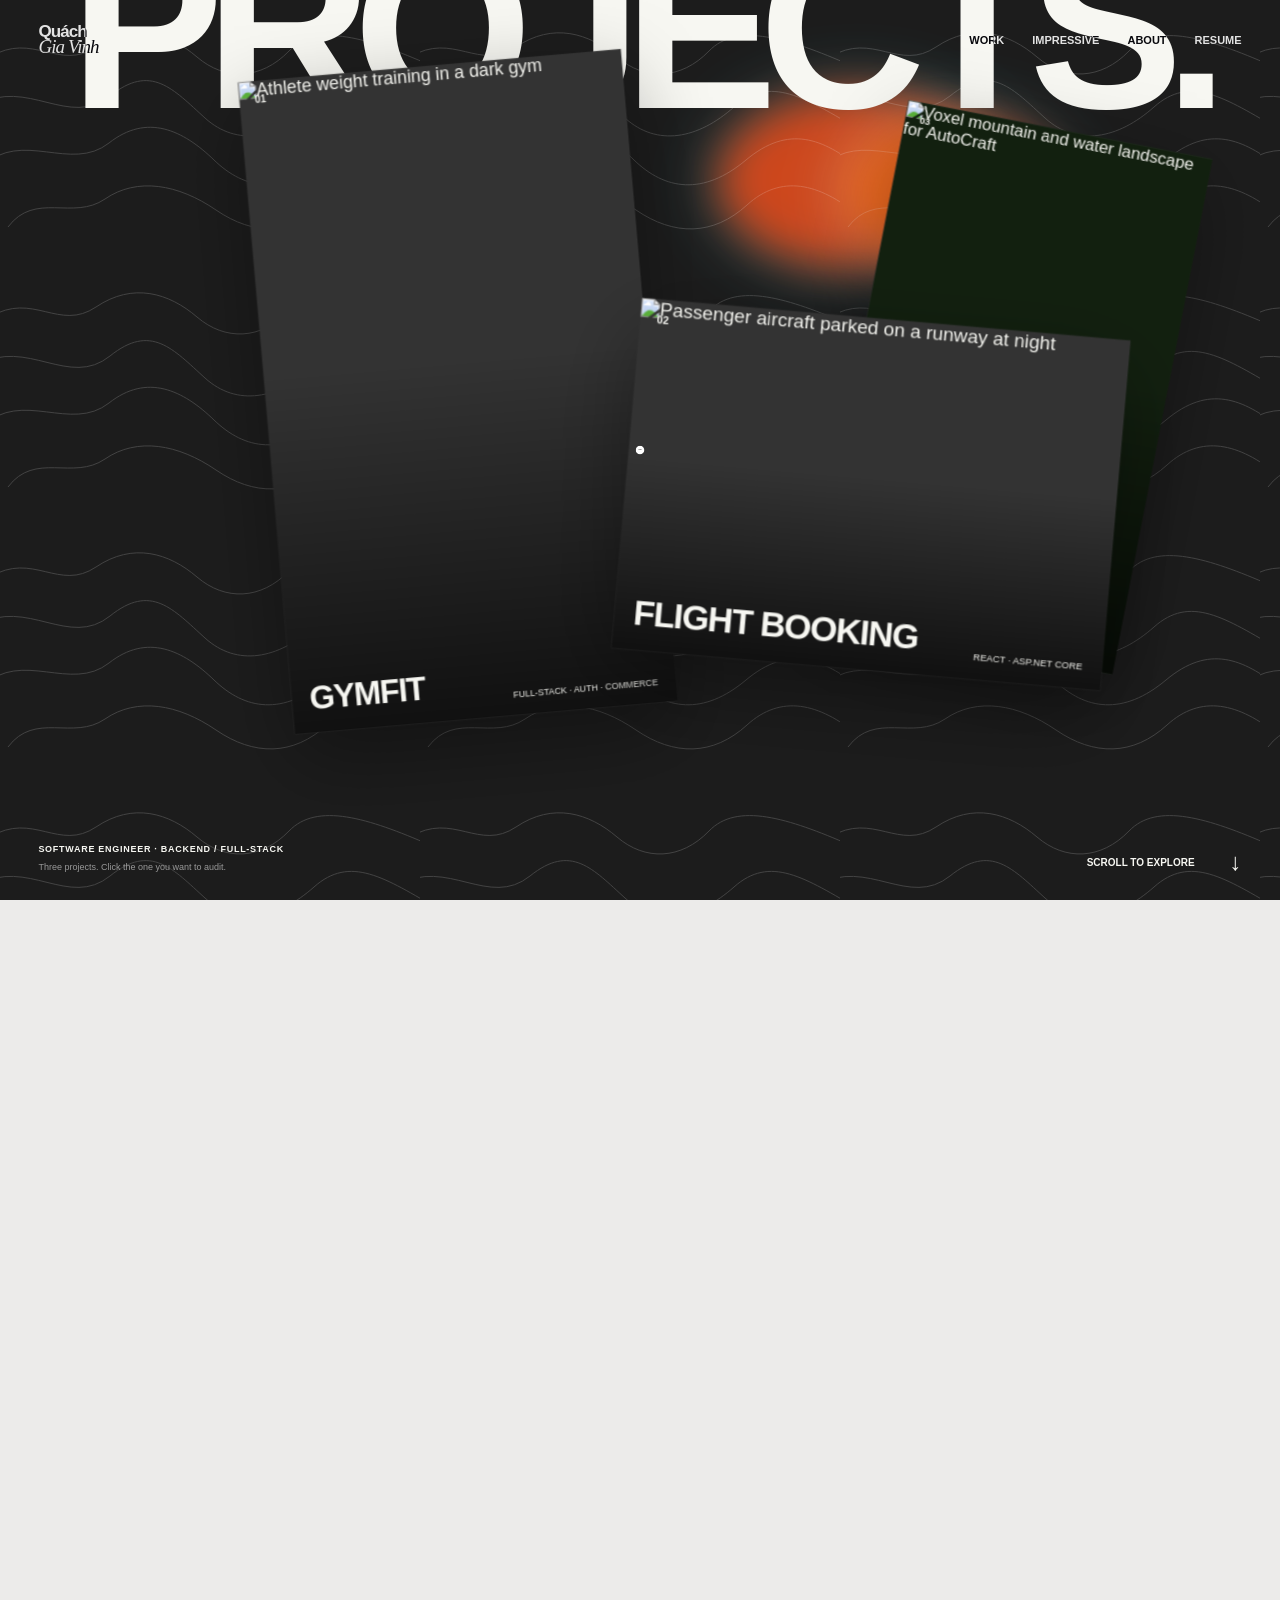
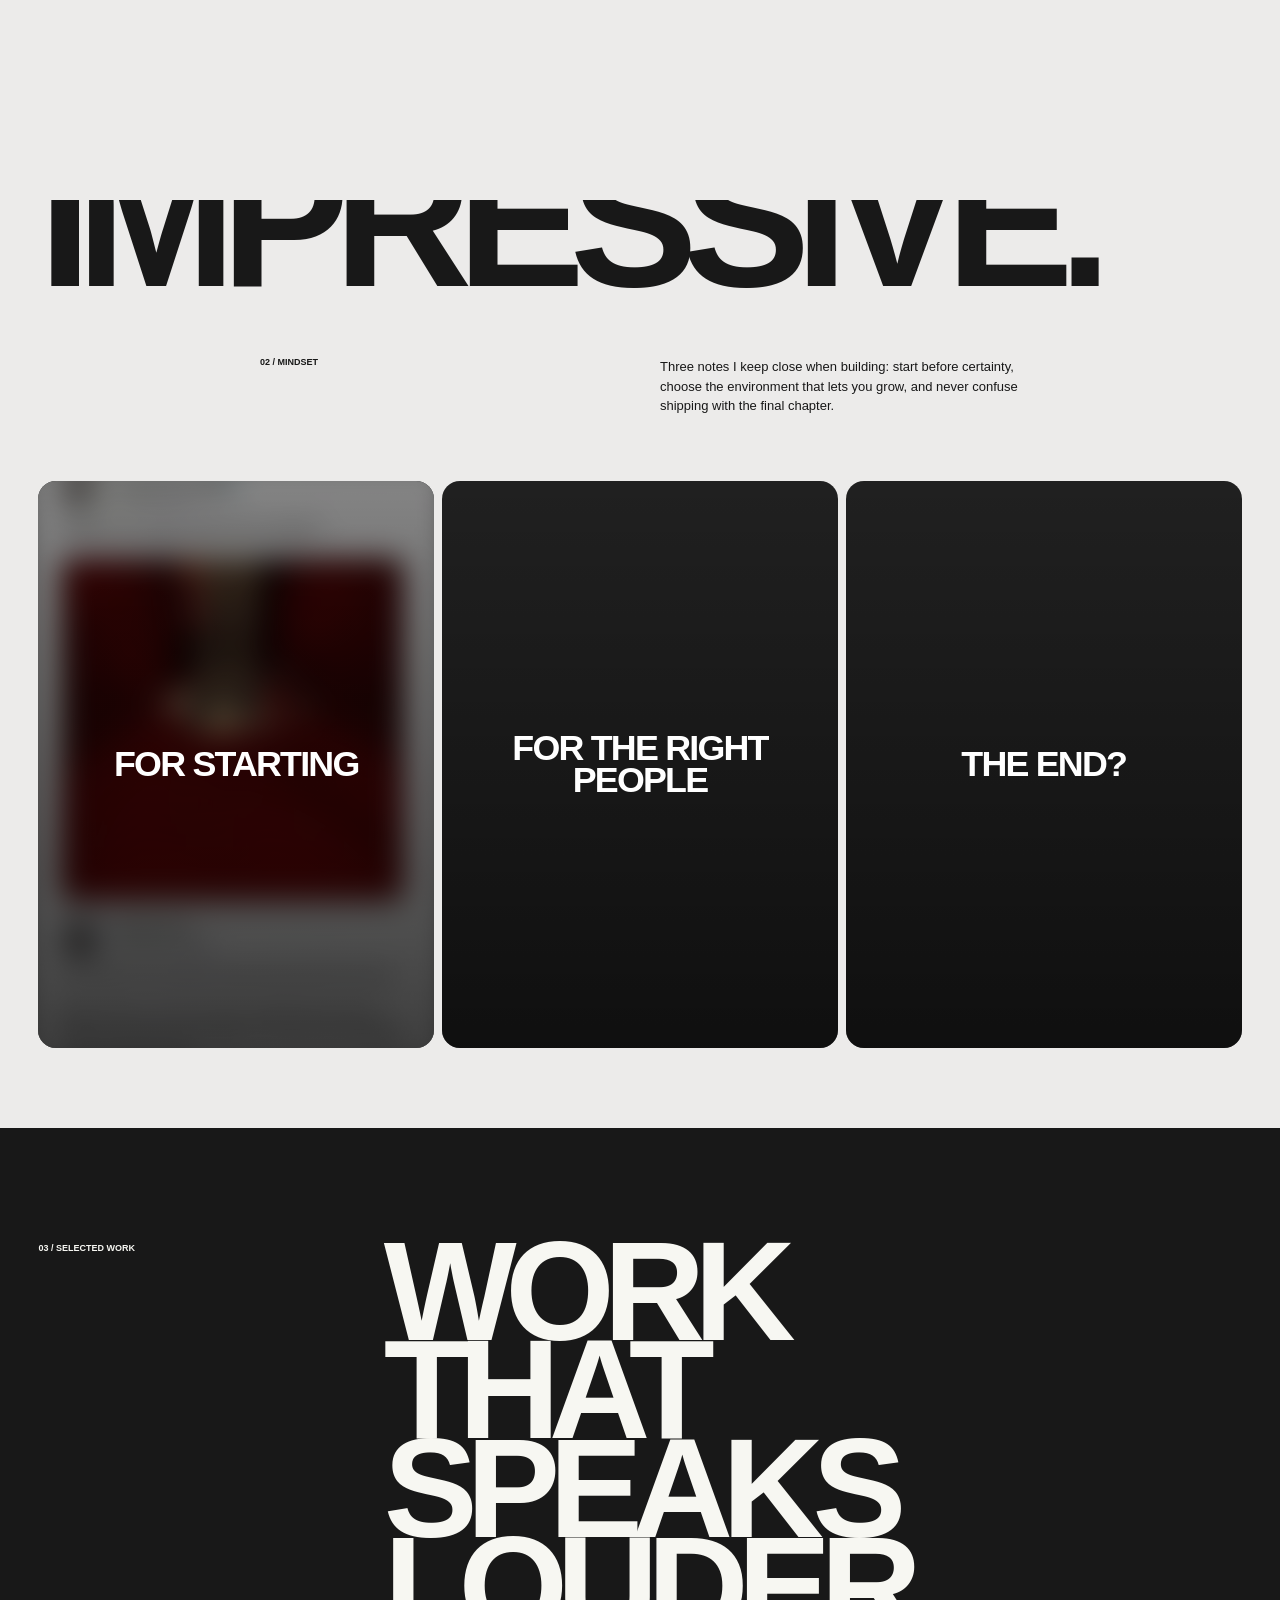
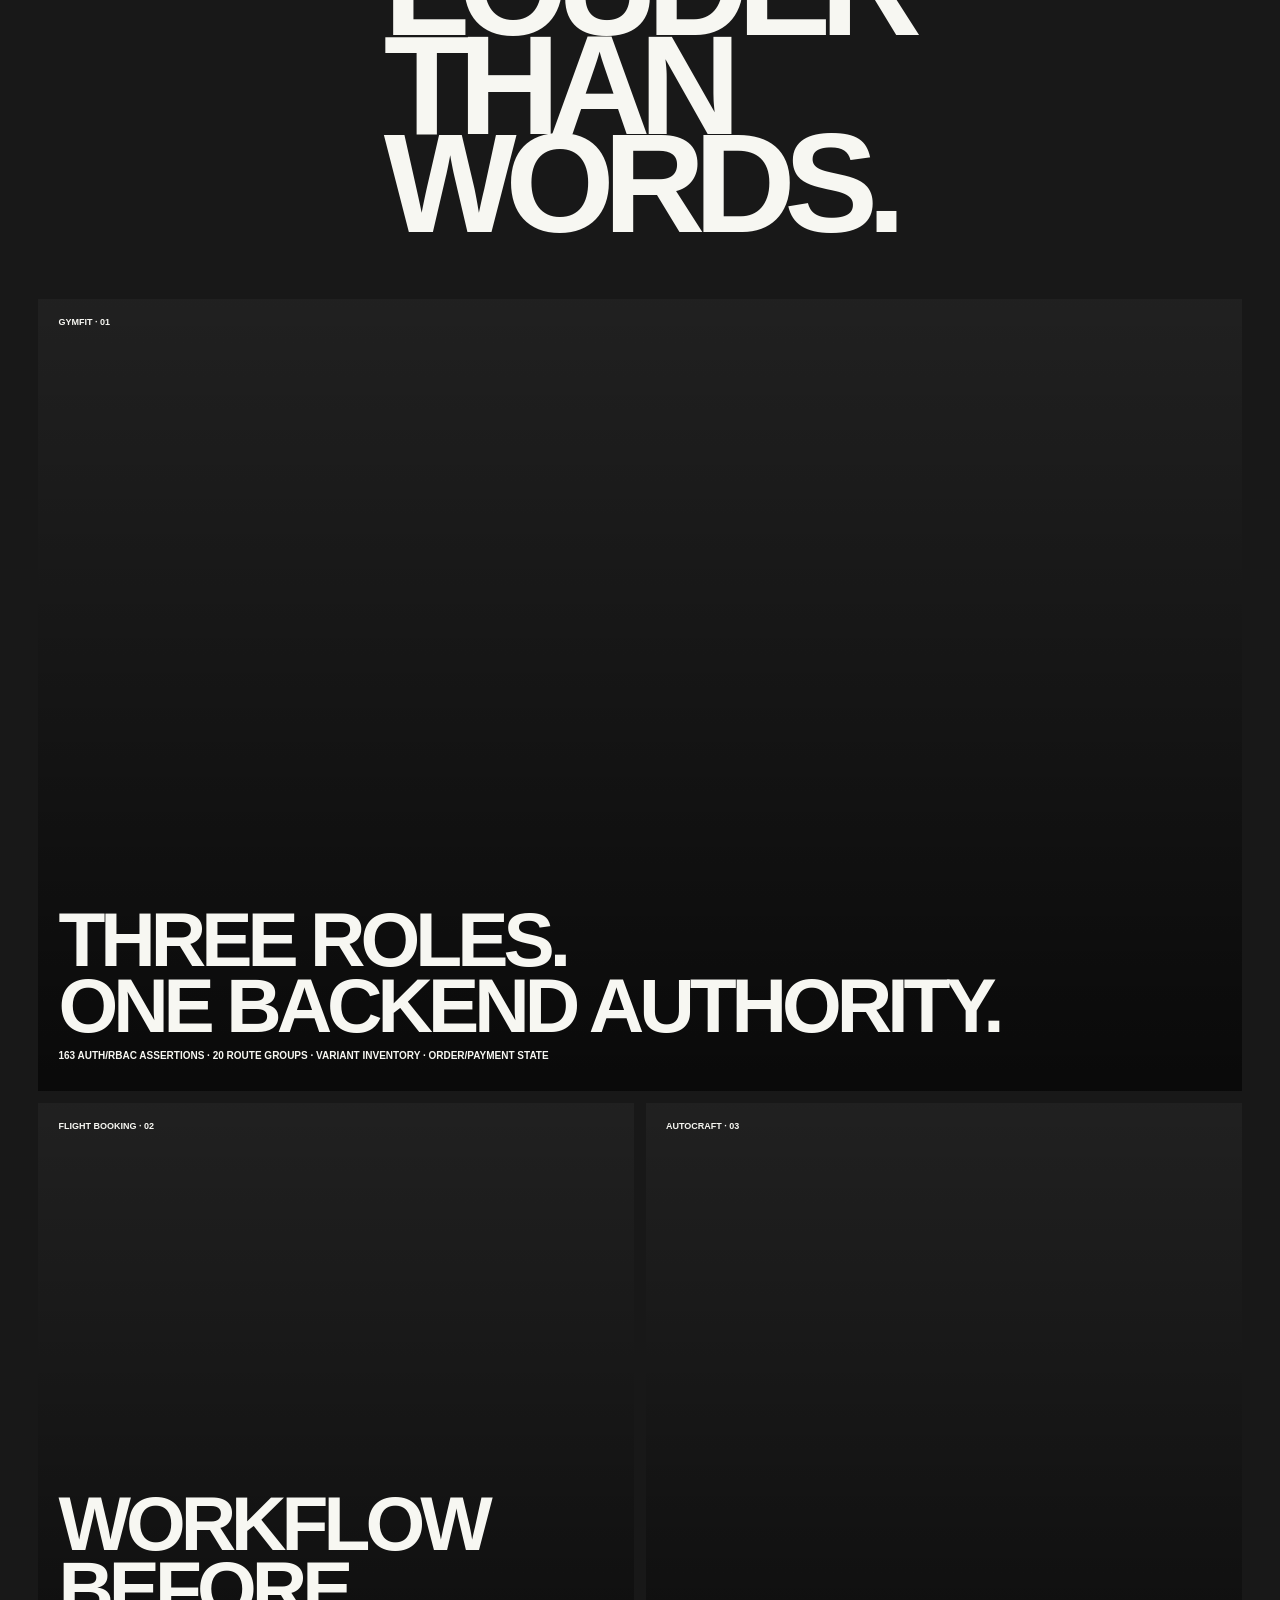
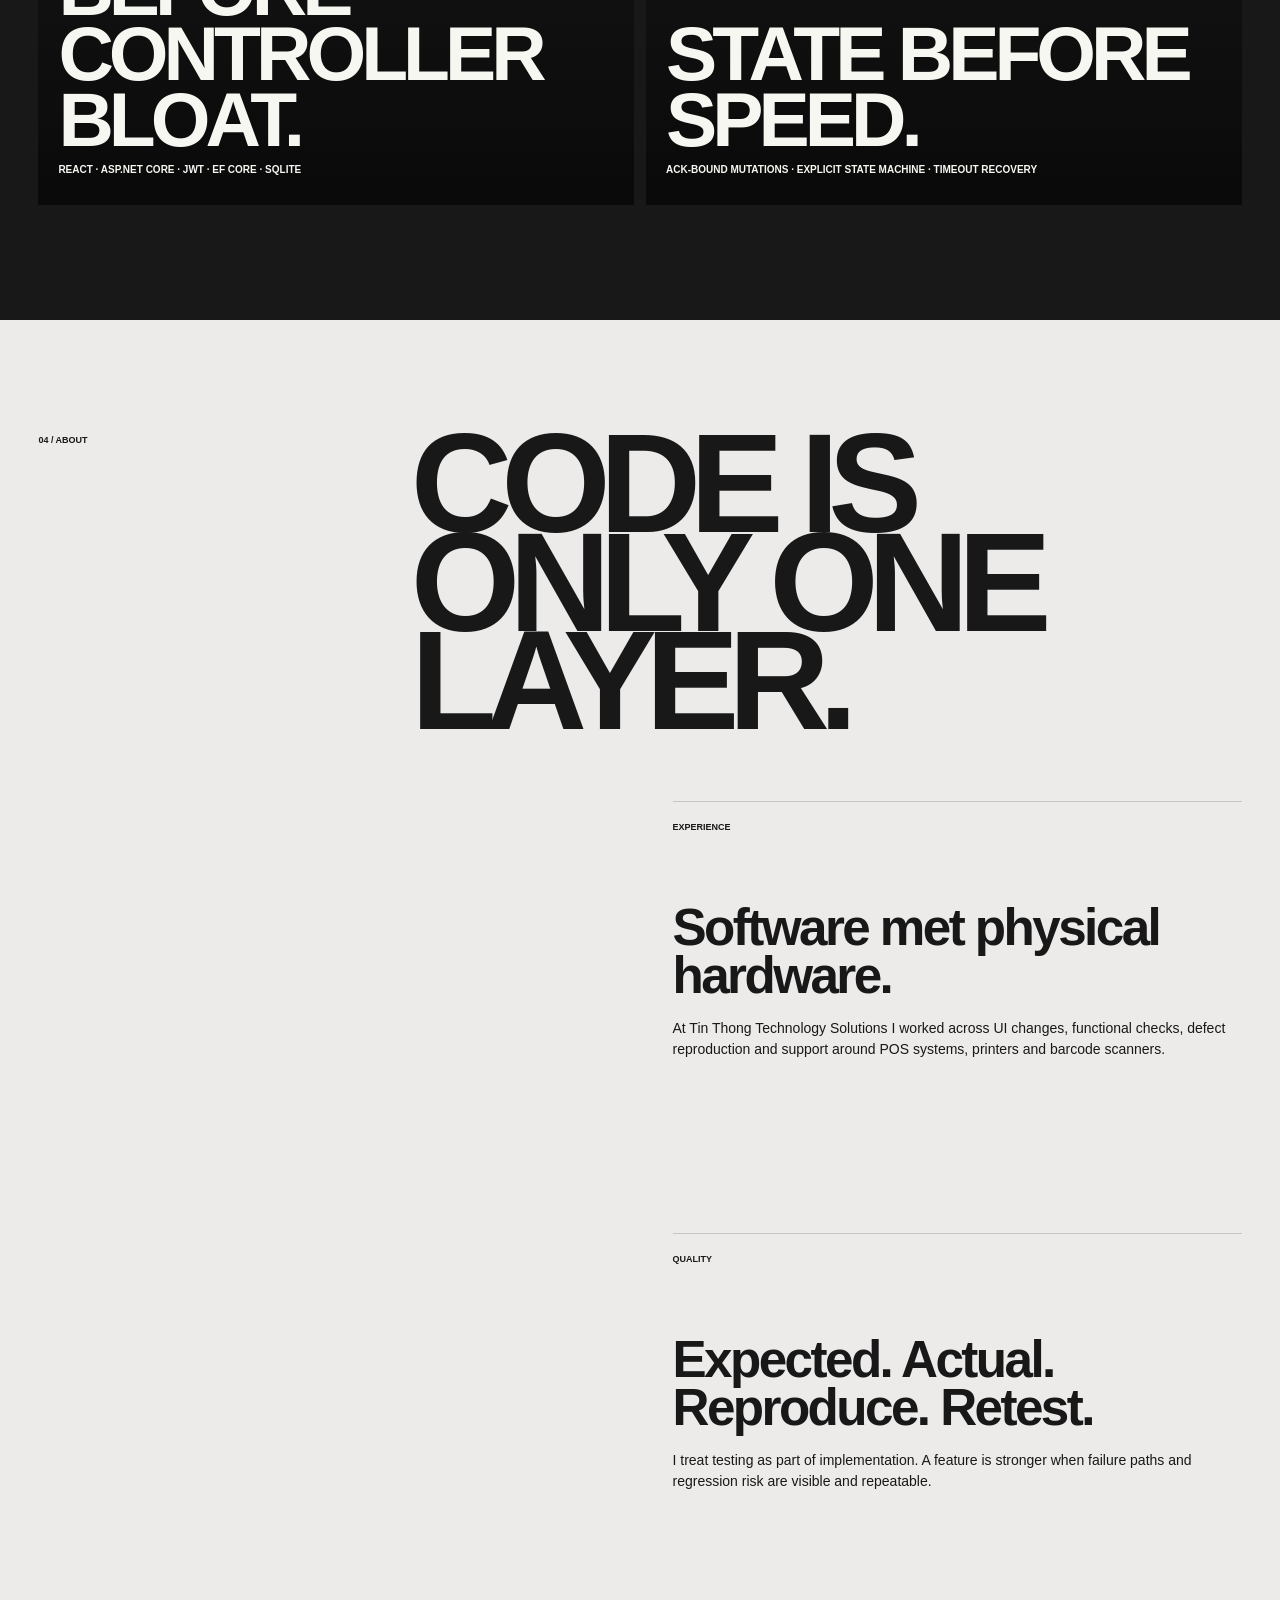
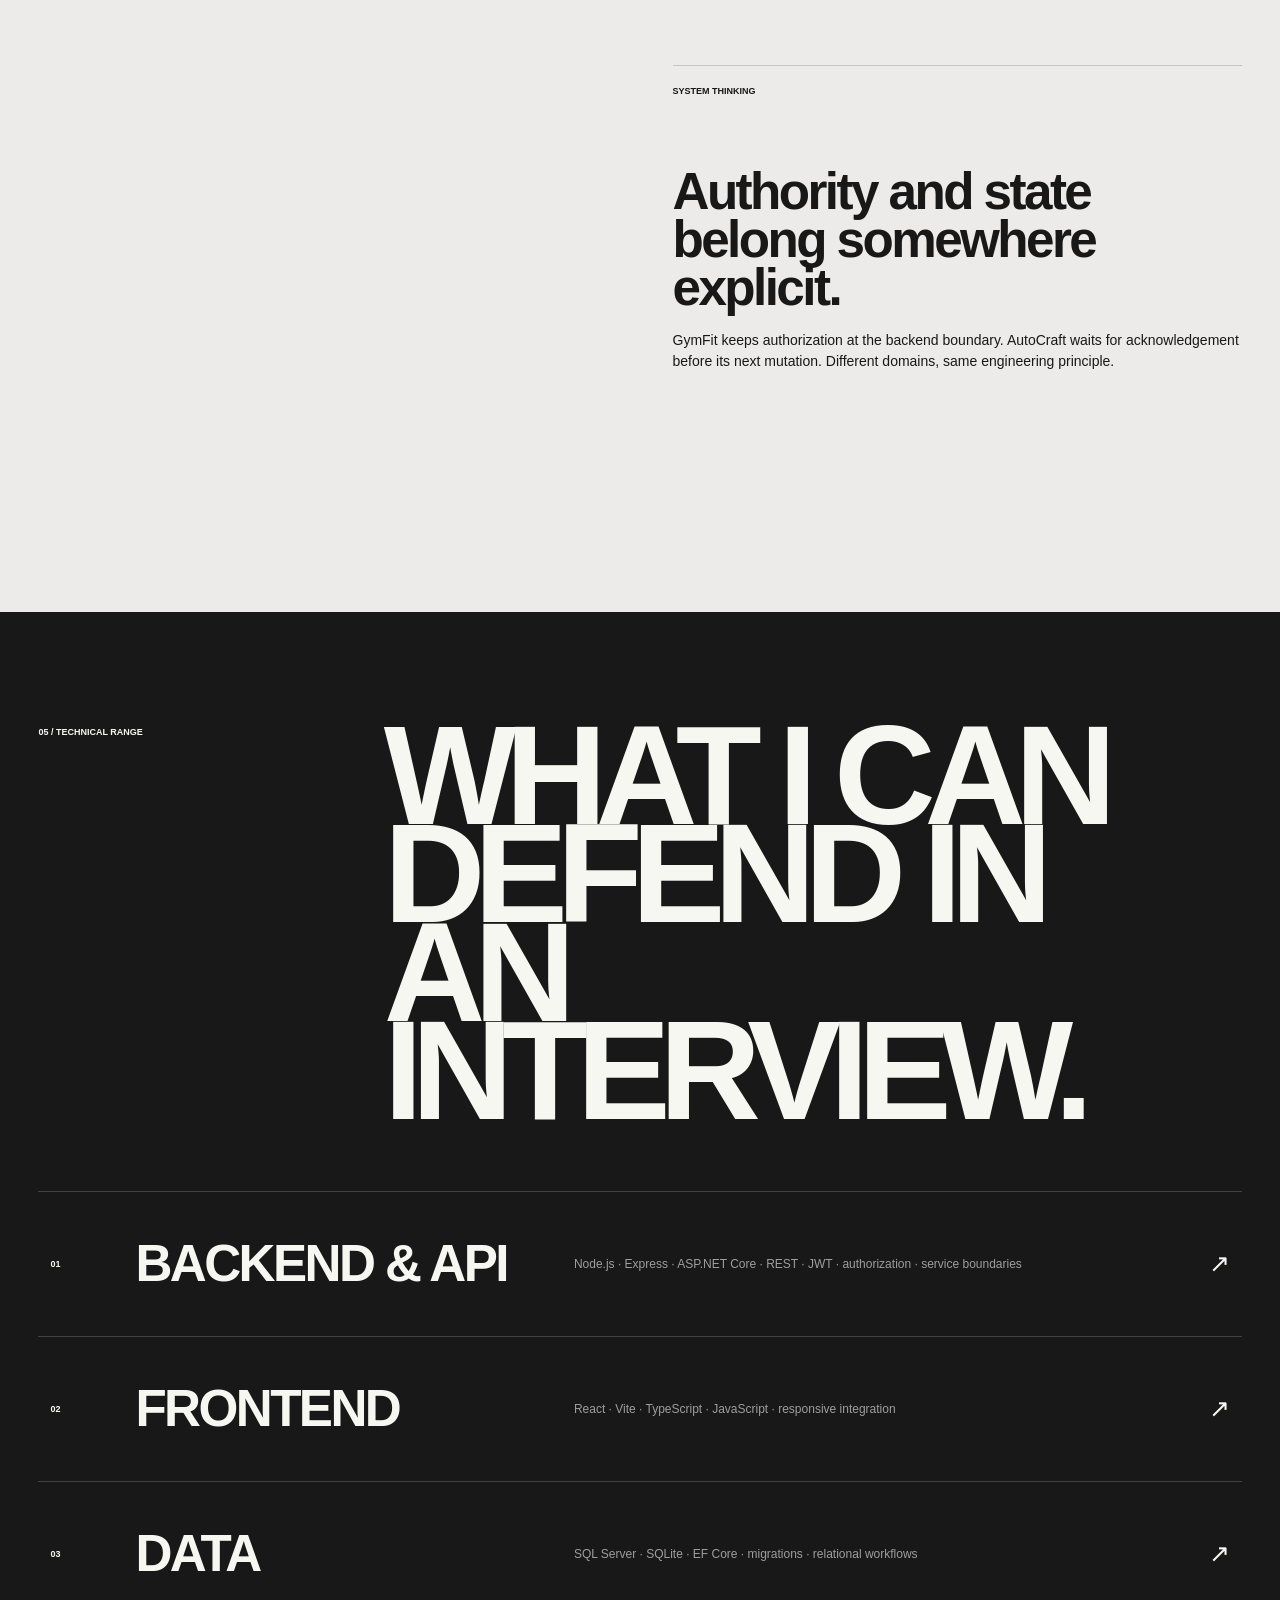
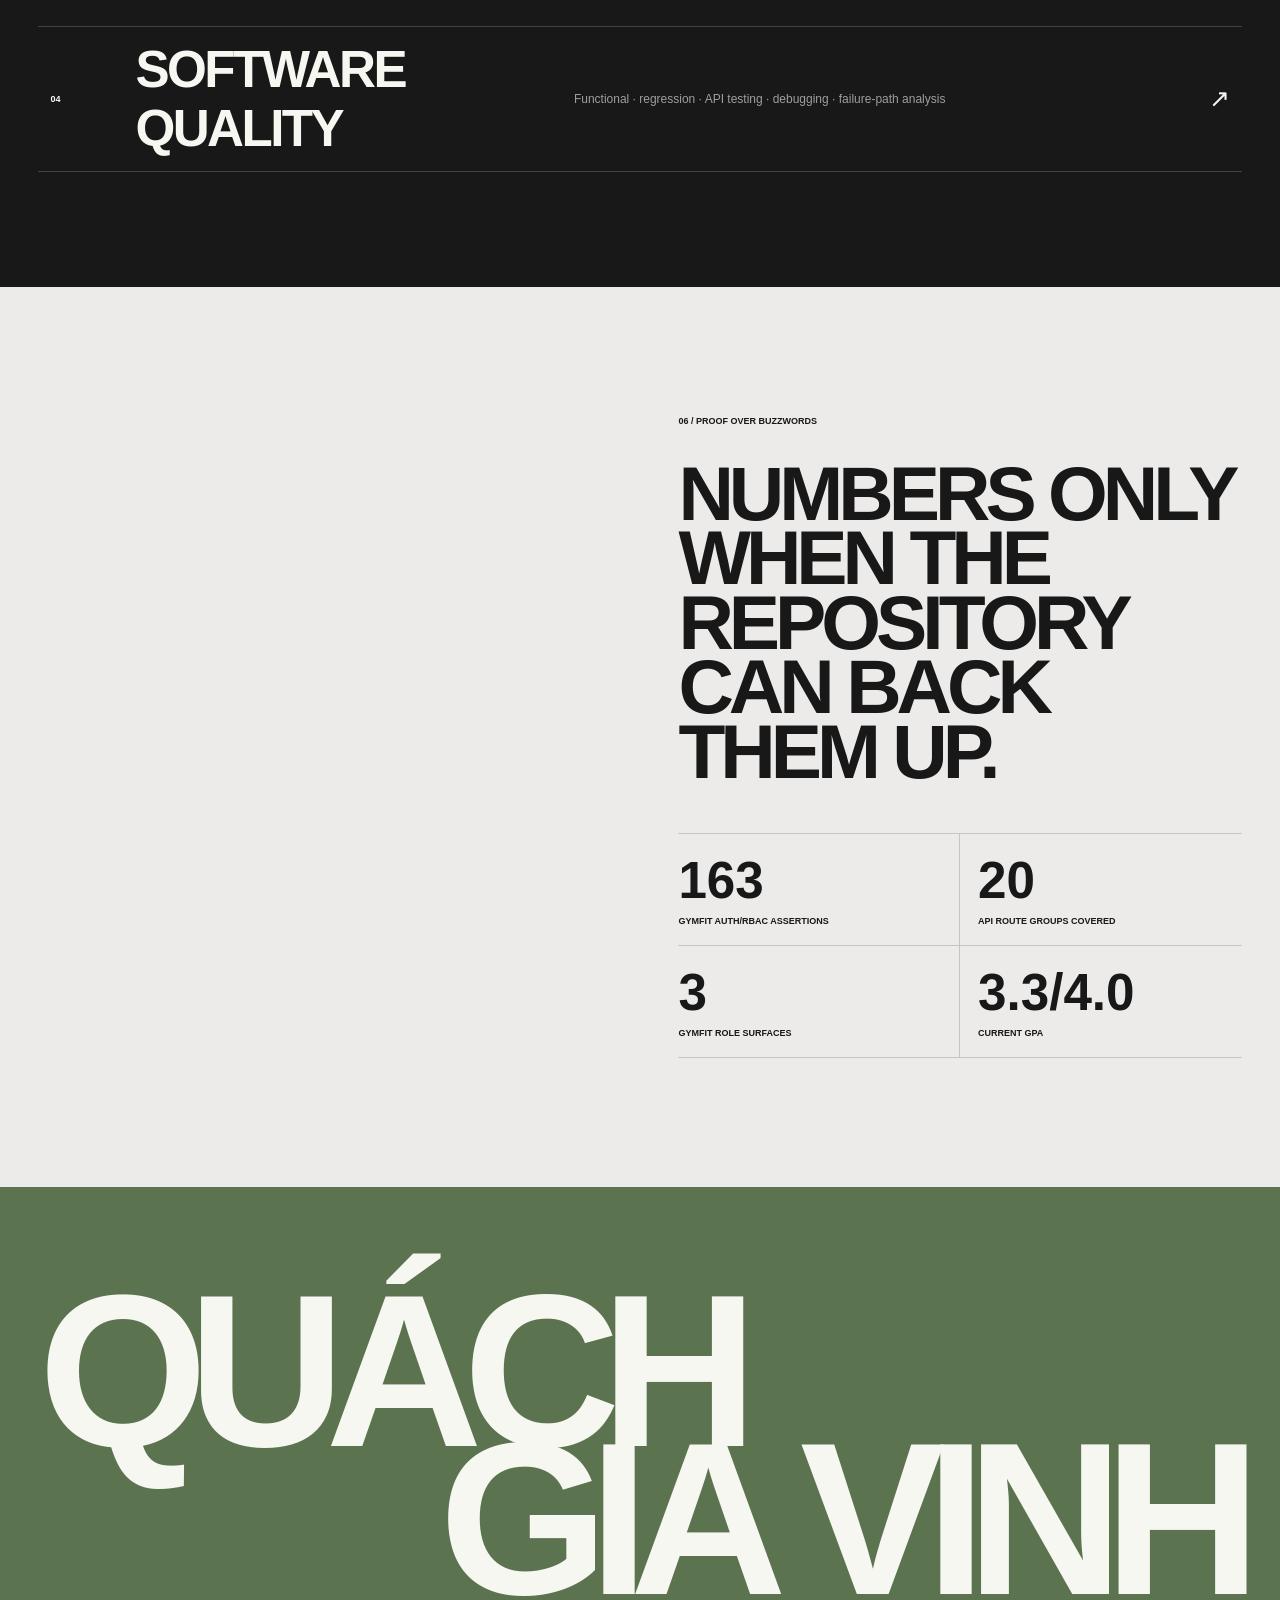
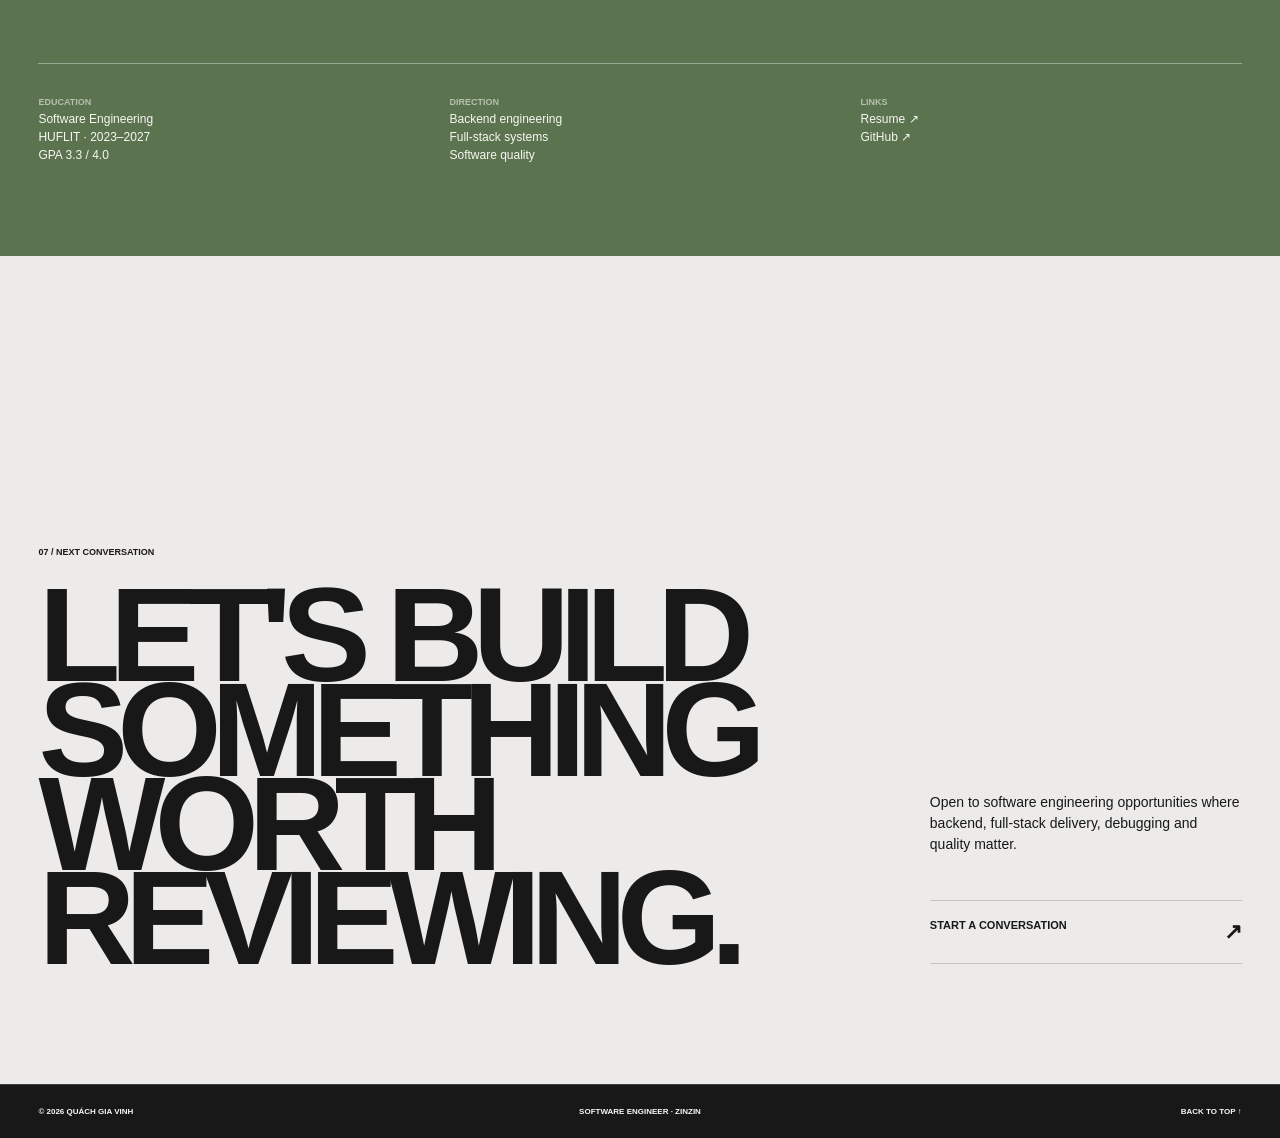
==== commit f94e9e41: "feat: replace portfolio media with cohesive nature and project imagery" ====
--- a/index.html
+++ b/index.html
@@ -11,7 +11,7 @@
   <meta property="og:type" content="website">
   <meta property="og:title" content="Quách Gia Vinh — Software Engineer">
   <meta property="og:description" content="Engineering work presented as evidence: systems, state, testing and real project case studies.">
-  <meta property="og:image" content="https://unsplash.com/photos/Jf0Tsu4wqNw/download?force=true&w=1400">
+  <meta property="og:image" content="https://images.pexels.com/videos/32726992/agriculture-brooks-river-du-l-ch-kon-tum-farming-region-32726992.jpeg?auto=compress&dpr=1&h=750&w=1260">
   <link rel="icon" href="data:image/svg+xml,<svg xmlns='http://www.w3.org/2000/svg' viewBox='0 0 100 100'><rect width='100' height='100' rx='18' fill='%23181818'/><text x='50' y='64' text-anchor='middle' font-family='Arial' font-size='42' font-weight='800' fill='white'>QV</text></svg>">
   <link rel="stylesheet" href="styles.css">
   <script type="application/ld+json">{"@context":"https://schema.org","@type":"ProfilePage","mainEntity":{"@type":"Person","name":"Quách Gia Vinh","alternateName":["ZinZin","vinh17491"],"url":"https://vinh17491.github.io/web1/","sameAs":["https://github.com/vinh17491"],"email":"mailto:vinhvachocon@gmail.com","jobTitle":"Software Engineer"}}</script>
@@ -34,6 +34,12 @@
 
   <main id="main">
     <section class="floating-hero" id="top">
+      <div class="hero-nature-video" aria-hidden="true">
+        <video autoplay muted loop playsinline preload="metadata"
+          poster="https://images.pexels.com/videos/32726992/agriculture-brooks-river-du-l-ch-kon-tum-farming-region-32726992.jpeg?auto=compress&dpr=1&h=750&w=1260">
+          <source src="https://www.pexels.com/download/video/32726992/" type="video/mp4">
+        </video>
+      </div>
       <div class="contour-map" aria-hidden="true"></div>
       <div class="hero-heat heat-a" aria-hidden="true"></div>
       <div class="hero-heat heat-b" aria-hidden="true"></div>
@@ -46,19 +52,19 @@
 
       <div class="project-orbit" id="projects" aria-label="Selected projects">
         <a class="orbit-card orbit-gym" href="projects/gymfit.html" data-project-card data-depth="1.2" data-cursor="GYMFIT">
-          <img src="https://unsplash.com/photos/Jf0Tsu4wqNw/download?force=true&w=1200" alt="Athlete training on a forest path" fetchpriority="high">
+          <img src="https://images.pexels.com/photos/36389489/pexels-photo-36389489.jpeg?auto=compress&cs=tinysrgb&w=1200" alt="Athlete weight training in a dark gym" fetchpriority="high">
           <span class="orbit-index">01</span>
           <div class="orbit-label"><b>GYMFIT</b><small>Full-stack · Auth · Commerce</small></div>
         </a>
 
         <a class="orbit-card orbit-flight" href="projects/flight-booking.html" data-project-card data-depth="0.85" data-cursor="FLIGHT">
-          <img src="https://unsplash.com/photos/94S3950ulVE/download?force=true&w=1200" alt="Airplane flying over mountains and clouds" fetchpriority="high">
+          <img src="https://images.pexels.com/photos/37602847/pexels-photo-37602847.jpeg?auto=compress&cs=tinysrgb&w=1400" alt="Passenger aircraft parked on a runway at night" fetchpriority="high">
           <span class="orbit-index">02</span>
           <div class="orbit-label"><b>FLIGHT BOOKING</b><small>React · ASP.NET Core</small></div>
         </a>
 
         <a class="orbit-card orbit-minecraft" href="projects/autocraft.html" data-project-card data-depth="1.05" data-cursor="AUTOCRAFT">
-          <img src="https://raw.githubusercontent.com/vinh17491/vinh17491/main/assets/minecraft-hero.svg" alt="Minecraft inspired visual for AutoCraft project" fetchpriority="high">
+          <img src="https://cdn.pixabay.com/photo/2016/11/29/18/20/minecraft-1870748_1280.png" alt="Voxel mountain and water landscape for AutoCraft" fetchpriority="high">
           <span class="orbit-index">03</span>
           <div class="orbit-label"><b>AUTOCRAFT</b><small>Java · State Machine</small></div>
         </a>
@@ -85,7 +91,7 @@
 
       <div class="impressive-cards" data-accordion>
         <article class="impressive-card" tabindex="0" data-impressive-card>
-          <img src="assets/editorial/for-starting.webp" alt="Red-room motivational image about beginning before everything is figured out">
+          <img src="assets/impressive/for-starting.webp" alt="Red-room motivational image about beginning before everything is figured out">
           <div class="impressive-blur"></div>
           <h2>FOR STARTING</h2>
           <div class="impressive-content">
@@ -96,7 +102,7 @@
         </article>
 
         <article class="impressive-card" tabindex="0" data-impressive-card>
-          <img src="assets/editorial/right-people.webp" alt="Horse and swan illustration facing a mirror with a winged reflection">
+          <img src="assets/impressive/right-people.webp" alt="Horse and swan illustration facing a mirror with a winged reflection">
           <div class="impressive-blur"></div>
           <h2>FOR THE RIGHT PEOPLE</h2>
           <div class="impressive-content">
@@ -107,7 +113,7 @@
         </article>
 
         <article class="impressive-card" tabindex="0" data-impressive-card>
-          <img src="assets/editorial/the-end.webp" alt="Pixel-style motivational quote on a dark Minecraft-like background">
+          <img src="assets/impressive/the-end.webp" alt="Pixel-style motivational quote on a dark Minecraft-like background">
           <div class="impressive-blur"></div>
           <h2>THE END?</h2>
           <div class="impressive-content">
@@ -127,9 +133,9 @@
 
       <a class="work-feature" href="projects/gymfit.html" data-cursor="VIEW">
         <div class="work-media">
-          <video autoplay muted loop playsinline preload="metadata" poster="https://unsplash.com/photos/u8wayDt6GqU/download?force=true&w=1600">
-            <source src="https://www.pexels.com/download/video/5319432/" type="video/mp4">
-          </video>
+          <img loading="lazy"
+            src="https://images.pexels.com/photos/30191517/pexels-photo-30191517.jpeg?auto=compress&cs=tinysrgb&w=1800"
+            alt="Athlete training with kettlebells in a dark gym">
         </div>
         <div class="work-overlay">
           <span>GYMFIT · 01</span>
@@ -141,12 +147,12 @@
       <div class="work-pair">
         <a class="work-feature" href="projects/flight-booking.html" data-cursor="VIEW">
           <div class="work-media">
-            <img loading="lazy" src="https://unsplash.com/photos/94S3950ulVE/download?force=true&w=1400" alt="Plane above cloud-covered mountains">
+            <img loading="lazy" src="https://images.pexels.com/photos/37602847/pexels-photo-37602847.jpeg?auto=compress&cs=tinysrgb&w=1400" alt="Aircraft on a runway at night">
           </div>
           <div class="work-overlay"><span>FLIGHT BOOKING · 02</span><h3>WORKFLOW BEFORE CONTROLLER BLOAT.</h3><p>React · ASP.NET Core · JWT · EF Core · SQLite</p></div>
         </a>
         <a class="work-feature" href="projects/autocraft.html" data-cursor="VIEW">
-          <div class="work-media minecraft-media"><img loading="lazy" src="https://raw.githubusercontent.com/vinh17491/vinh17491/main/assets/minecraft-hero.svg" alt="Minecraft themed landscape"></div>
+          <div class="work-media minecraft-media"><img loading="lazy" src="https://cdn.pixabay.com/photo/2016/11/29/18/20/minecraft-1870748_1280.png" alt="Minecraft themed landscape"></div>
           <div class="work-overlay"><span>AUTOCRAFT · 03</span><h3>STATE BEFORE SPEED.</h3><p>ACK-bound mutations · explicit state machine · timeout recovery</p></div>
         </a>
       </div>
@@ -156,8 +162,9 @@
       <div class="about-head"><span>04 / ABOUT</span><h2>CODE IS<br>ONLY ONE<br>LAYER.</h2></div>
       <div class="about-layout">
         <div class="about-media">
-          <video autoplay muted loop playsinline preload="metadata" poster="https://unsplash.com/photos/7fP8ONsZcyw/download?force=true&w=1400">
-            <source src="https://www.pexels.com/download/video/3661250/" type="video/mp4">
+          <video autoplay muted loop playsinline preload="metadata"
+            poster="https://images.pexels.com/photos/28866441/pexels-photo-28866441.jpeg?auto=compress&cs=tinysrgb&w=1400">
+            <source src="https://www.pexels.com/download/video/7206186/" type="video/mp4">
           </video>
         </div>
         <div class="about-copy">
@@ -179,7 +186,7 @@
     </section>
 
     <section class="proof-section light-section">
-      <img loading="lazy" src="https://unsplash.com/photos/Sv67jNNMpo0/download?force=true&w=1600" alt="Misty mountain forest">
+      <img loading="lazy" src="https://images.pexels.com/photos/36129931/pexels-photo-36129931.jpeg?auto=compress&cs=tinysrgb&w=1600" alt="Misty tropical forest waterfall">
       <div class="proof-copy"><span>06 / PROOF OVER BUZZWORDS</span><h2>NUMBERS ONLY WHEN THE REPOSITORY CAN BACK THEM UP.</h2><div class="proof-grid"><div><b>163</b><small>GymFit auth/RBAC assertions</small></div><div><b>20</b><small>API route groups covered</small></div><div><b>3</b><small>GymFit role surfaces</small></div><div><b>3.3/4.0</b><small>Current GPA</small></div></div></div>
     </section>
 
--- a/styles.css
+++ b/styles.css
@@ -1,1012 +1,168 @@
-:root {
-  --bg: #071018;
-  --bg-2: #0a1420;
-  --surface: #0e1a27;
-  --surface-2: #111f2e;
-  --line: rgba(255,255,255,.105);
-  --line-strong: rgba(255,255,255,.18);
-  --text: #f4f7fb;
-  --muted: #96a4b5;
-  --muted-2: #68788d;
-  --cyan: #6ee7f9;
-  --cyan-2: #22d3ee;
-  --green: #6ee7b7;
-  --amber: #fbbf24;
-  --violet: #a78bfa;
-  --danger: #fb7185;
-  --max: 1180px;
-  --radius: 18px;
+:root{
+  --black:#181818;
+  --black2:#0f100e;
+  --paper:#ecebea;
+  --paper2:#f5f3ef;
+  --ink:#181818;
+  --white:#f7f7f2;
+  --green:#516947;
+  --lime:#bfd6a5;
+  --line-dark:rgba(255,255,255,.18);
+  --line-light:rgba(24,24,24,.18);
+  --pad:clamp(18px,3vw,56px);
+  --radius:18px;
 }
+*{box-sizing:border-box}
+html{scroll-behavior:smooth}
+body{margin:0;font-family:Arial,Helvetica,sans-serif;background:var(--black);color:var(--white);overflow-x:hidden}
+a{color:inherit;text-decoration:none}
+img,video{display:block;max-width:100%}
+button{font:inherit}
+::selection{background:var(--lime);color:var(--ink)}
+.skip-link{position:fixed;left:12px;top:12px;z-index:9999;transform:translateY(-160%);background:white;color:black;padding:10px 14px;border-radius:8px;font-weight:800}
+.skip-link:focus{transform:none}
+.page-wipe{position:fixed;inset:0;z-index:998;background:var(--paper);transform:translateY(100%);pointer-events:none}
+.page-wipe.is-leaving{animation:pageWipe .62s cubic-bezier(.76,0,.24,1) forwards}
+@keyframes pageWipe{to{transform:translateY(0)}}
 
-* { box-sizing: border-box; }
-html { scroll-behavior: smooth; }
-body {
-  margin: 0;
-  color: var(--text);
-  background:
-    radial-gradient(circle at 80% 2%, rgba(34,211,238,.10), transparent 26%),
-    radial-gradient(circle at 8% 18%, rgba(167,139,250,.08), transparent 24%),
-    linear-gradient(180deg, #071018 0%, #071018 60%, #08121c 100%);
-  font-family: Inter, ui-sans-serif, system-ui, -apple-system, BlinkMacSystemFont, "Segoe UI", sans-serif;
-  line-height: 1.65;
-  overflow-x: hidden;
+/* Cursor */
+.site-cursor{position:fixed;left:0;top:0;width:66px;height:66px;margin:-33px 0 0 -33px;border-radius:50%;background:#fff;color:#111;z-index:999;pointer-events:none;display:grid;place-items:center;transform:translate3d(-100px,-100px,0) scale(.13);transition:transform .15s ease-out,background .2s,color .2s}
+.site-cursor span{font-size:8px;font-weight:900;letter-spacing:.08em}
+.site-cursor.active{transform:translate3d(var(--cx,-100px),var(--cy,-100px),0) scale(1)}
+
+/* Header */
+.play-header{position:fixed;top:0;left:0;right:0;height:80px;padding:0 var(--pad);z-index:100;display:grid;grid-template-columns:1fr auto;align-items:center;color:white;mix-blend-mode:difference}
+.play-logo{width:max-content;display:flex;flex-direction:column;line-height:.82;font-size:17px;letter-spacing:-.055em}
+.play-logo b{font-weight:900}.play-logo em{font-family:Georgia,serif;font-size:19px}
+.play-nav{display:flex;gap:28px;font-size:11px;font-weight:800;text-transform:uppercase}
+.play-menu{display:none;color:inherit;background:none;border:0;font-weight:800;text-transform:uppercase}
+
+/* Floating hero */
+.floating-hero{position:relative;height:100svh;min-height:720px;overflow:hidden;background:#1c1c1c;perspective:1400px}
+.contour-map{position:absolute;inset:0;opacity:.17;background-image:url("data:image/svg+xml,%3Csvg xmlns='http://www.w3.org/2000/svg' width='420' height='260' viewBox='0 0 420 260'%3E%3Cg fill='none' stroke='%23ffffff' stroke-width='1'%3E%3Cpath d='M-10 57C33 31 59 72 96 47s73-14 101 10 64 23 92-6 79-13 141 14'/%3E%3Cpath d='M-22 105c49-28 91 24 132-9s63-7 95 22 73 21 109-11 70-10 126 23'/%3E%3Cpath d='M-17 166c39-37 88 7 126-23s74-13 105 17 69 36 112 0 77-21 113 7'/%3E%3Cpath d='M8 227c27-36 65-6 97-28s73-15 111 11 77 26 111-5 72-22 111 10'/%3E%3C/g%3E%3C/svg%3E");background-size:420px 260px}
+.hero-heat{position:absolute;border-radius:50%;filter:blur(22px);opacity:.78;mix-blend-mode:screen}
+.heat-a{width:280px;height:180px;background:#ff3d00;left:56%;top:10%;box-shadow:0 0 30px #00d9ff}
+.heat-b{width:220px;height:150px;background:#ff3d00;left:66%;top:13%;box-shadow:0 0 30px #00d9ff}
+.hero-word{position:absolute;top:-4.5vw;left:50%;transform:translateX(-50%);font-size:clamp(110px,18vw,320px);font-weight:900;letter-spacing:-.08em;line-height:.75;white-space:nowrap}
+.hero-caption{position:absolute;left:var(--pad);bottom:28px;z-index:12;font-size:9px;font-weight:800;letter-spacing:.08em;text-transform:uppercase}
+.hero-caption p{margin:8px 0 0;color:rgba(255,255,255,.55);font-weight:500;text-transform:none;letter-spacing:0}
+.project-orbit{position:absolute;inset:80px 3vw 55px;transform-style:preserve-3d}
+.orbit-card{position:absolute;overflow:hidden;background:#333;box-shadow:0 25px 70px rgba(0,0,0,.35);transform-style:preserve-3d;transition:filter .25s ease,box-shadow .25s ease;animation:floatCard 7s ease-in-out infinite alternate;will-change:transform}
+.orbit-card img{width:100%;height:100%;object-fit:cover;transition:transform .5s ease,filter .4s ease}
+.orbit-card::after{content:"";position:absolute;inset:0;background:linear-gradient(180deg,transparent 45%,rgba(0,0,0,.68))}
+.orbit-card:hover{z-index:30!important;box-shadow:0 36px 100px rgba(0,0,0,.55)}
+.orbit-card:hover img{transform:scale(1.05);filter:saturate(1.12)}
+.orbit-gym{left:22%;top:3%;width:min(27vw,430px);height:min(46vw,610px);transform:translate3d(var(--px,0),var(--py,0),140px) rotate(-5deg)}
+.orbit-flight{left:49%;top:34%;width:min(32vw,520px);height:min(23vw,360px);transform:translate3d(var(--px,0),var(--py,0),230px) rotate(5deg);animation-delay:-2s}
+.orbit-minecraft{left:67%;top:8%;width:min(23vw,350px);height:min(39vw,500px);transform:translate3d(var(--px,0),var(--py,0),70px) rotate(11deg);animation-delay:-4s}
+.orbit-minecraft img{object-fit:cover;background:#12200f}
+@keyframes floatCard{0%{margin-top:-8px}100%{margin-top:10px}}
+.orbit-index{position:absolute;top:12px;left:14px;z-index:3;font-size:9px;font-weight:900}
+.orbit-label{position:absolute;left:16px;right:16px;bottom:14px;z-index:3;display:flex;justify-content:space-between;align-items:end;gap:12px}
+.orbit-label b{font-size:clamp(18px,2.3vw,34px);letter-spacing:-.04em}.orbit-label small{font-size:8px;text-transform:uppercase;text-align:right}
+.scroll-cue{position:absolute;right:var(--pad);bottom:24px;z-index:20;display:flex;gap:35px;align-items:center;font-size:10px;text-transform:uppercase;font-weight:800}.scroll-cue i{font-style:normal;font-size:24px}
+
+/* Light section base */
+.light-section{background:var(--paper);color:var(--ink)}
+.eyebrow{font-size:10px;font-weight:900;letter-spacing:.08em;text-transform:uppercase}
+
+/* Intro */
+.intro-section{min-height:96svh;padding:110px var(--pad) 80px;display:grid;grid-template-columns:.25fr 1.2fr .45fr;gap:40px;align-items:start}
+.intro-section>.eyebrow{grid-column:1}
+.intro-section h1{grid-column:2;margin:0;font-size:clamp(58px,8vw,136px);line-height:.9;letter-spacing:-.072em;font-weight:900;text-transform:uppercase}
+.intro-section h1 em{font-family:Georgia,serif;font-weight:400;text-transform:none}
+.intro-note{grid-column:3;align-self:end;border-top:1px solid var(--line-light);padding-top:12px}.intro-note span{font-size:9px;font-weight:900}.intro-note p{font-size:14px;line-height:1.5}
+
+/* Impressive */
+.impressive-section{position:relative;padding:0 var(--pad) 80px;min-height:100svh;overflow:hidden}
+.impressive-title{font-size:clamp(90px,15vw,250px);line-height:.72;letter-spacing:-.08em;font-weight:900;text-transform:uppercase;transform:translateY(-.07em);white-space:nowrap}
+.impressive-intro{display:grid;grid-template-columns:1fr 1fr;gap:40px;max-width:760px;margin:55px auto 65px}.impressive-intro span{font-size:9px;font-weight:900}.impressive-intro p{margin:0;font-size:13px;line-height:1.5}
+.impressive-cards{display:flex;gap:8px;height:min(63vh,620px)}
+.impressive-card{position:relative;flex:1;min-width:0;overflow:hidden;border-radius:18px;background:#222;transition:flex .65s cubic-bezier(.22,1,.36,1);outline:none}
+.impressive-card img{position:absolute;inset:0;width:100%;height:100%;object-fit:cover;filter:blur(14px) brightness(.55) saturate(.8);transform:scale(1.08);transition:filter .65s ease,transform .8s cubic-bezier(.22,1,.36,1)}
+.impressive-card:nth-child(3) img{object-fit:cover}
+.impressive-blur{position:absolute;inset:0;background:linear-gradient(180deg,rgba(0,0,0,.06),rgba(0,0,0,.55));transition:opacity .5s}
+.impressive-card>h2{position:absolute;z-index:2;left:50%;top:50%;transform:translate(-50%,-50%);margin:0;color:white;text-align:center;width:90%;font-size:clamp(25px,2.8vw,46px);line-height:.9;letter-spacing:-.05em;font-weight:900;text-transform:uppercase;transition:opacity .35s ease,transform .5s ease}
+.impressive-content{position:absolute;z-index:3;left:22px;right:22px;bottom:18px;color:white;opacity:0;transform:translateY(24px);transition:opacity .4s .12s,transform .5s .1s}
+.impressive-content>span{font-size:9px;font-weight:900;letter-spacing:.08em}.impressive-content p{font-size:13px;line-height:1.45;max-width:650px}.impressive-content ul{padding-left:18px;font-size:11px;line-height:1.5}
+.impressive-card:hover,.impressive-card:focus-visible,.impressive-card.is-active{flex:2.05}
+.impressive-card:hover img,.impressive-card:focus-visible img,.impressive-card.is-active img{filter:blur(0) brightness(.72) saturate(1);transform:scale(1)}
+.impressive-card:hover>h2,.impressive-card:focus-visible>h2,.impressive-card.is-active>h2{opacity:0;transform:translate(-50%,-45%) scale(.94)}
+.impressive-card:hover .impressive-content,.impressive-card:focus-visible .impressive-content,.impressive-card.is-active .impressive-content{opacity:1;transform:none}
+
+/* Work */
+.work-section{padding:115px var(--pad);background:var(--black)}
+.work-heading{display:grid;grid-template-columns:.35fr 1fr;gap:45px;margin-bottom:65px}.work-heading>span{font-size:9px;font-weight:900}.work-heading h2{margin:0;font-size:clamp(72px,11vw,190px);line-height:.7;letter-spacing:-.08em}
+.work-feature{position:relative;display:block;min-height:88svh;overflow:hidden;background:#222;margin-bottom:12px}
+.work-pair{display:grid;grid-template-columns:1fr 1fr;gap:12px}.work-pair .work-feature{min-height:78svh;margin:0}
+.work-media{position:absolute;inset:0}.work-media img,.work-media video{width:100%;height:100%;object-fit:cover;transition:transform 1s cubic-bezier(.22,1,.36,1);transform:scale(1.02)}.work-feature:hover .work-media img,.work-feature:hover .work-media video{transform:scale(1.065)}
+.minecraft-media{background:#14200f}.minecraft-media img{object-fit:cover}
+.work-feature::after{content:"";position:absolute;inset:0;background:linear-gradient(180deg,rgba(0,0,0,.05),rgba(0,0,0,.72));z-index:1}
+.work-overlay{position:absolute;inset:0;z-index:2;padding:20px;display:flex;flex-direction:column;justify-content:flex-end}.work-overlay>span{position:absolute;top:18px;left:20px;font-size:9px;font-weight:900}.work-overlay h3{margin:0;font-size:clamp(45px,6vw,98px);line-height:.85;letter-spacing:-.065em;max-width:1000px}.work-overlay p{font-size:10px;text-transform:uppercase;font-weight:800;margin-top:12px}
+
+/* About */
+.about-section{padding:115px var(--pad)}.about-head{display:grid;grid-template-columns:.4fr 1fr;gap:40px;margin-bottom:70px}.about-head>span{font-size:9px;font-weight:900}.about-head h2{margin:0;font-size:clamp(76px,11vw,180px);line-height:.7;letter-spacing:-.08em}
+.about-layout{display:grid;grid-template-columns:1fr 1fr;gap:65px;align-items:start}.about-media{position:sticky;top:90px;height:calc(100svh - 130px);overflow:hidden}.about-media video,.about-media img{width:100%;height:100%;object-fit:cover}
+.about-copy article{min-height:48vh;border-top:1px solid var(--line-light);padding:14px 0 45px}.about-copy article>span{font-size:9px;font-weight:900}.about-copy h3{font-size:clamp(38px,4vw,64px);line-height:.94;letter-spacing:-.05em;margin:70px 0 18px}.about-copy p{font-size:14px;line-height:1.5;max-width:580px}
+
+/* Range */
+.range-section{padding:115px var(--pad);background:var(--black)}.range-head{display:grid;grid-template-columns:.35fr 1fr;gap:45px;margin-bottom:70px}.range-head>span{font-size:9px;font-weight:900}.range-head h2{margin:0;font-size:clamp(75px,11vw,180px);line-height:.7;letter-spacing:-.08em}
+.range-list{border-top:1px solid var(--line-dark)}.range-list article{display:grid;grid-template-columns:60px .7fr 1fr 40px;gap:25px;align-items:center;min-height:145px;border-bottom:1px solid var(--line-dark);padding:0 12px;transition:.25s}.range-list article:hover{background:var(--paper);color:var(--ink)}.range-list b{font-size:9px}.range-list h3{font-size:clamp(30px,4vw,58px);letter-spacing:-.05em;text-transform:uppercase;margin:0}.range-list p{font-size:12px;color:rgba(255,255,255,.58);transition:.25s}.range-list article:hover p{color:rgba(24,24,24,.62)}.range-list i{font-style:normal;font-size:25px;text-align:right}
+
+/* Proof */
+.proof-section{display:grid;grid-template-columns:1fr 1fr;min-height:100svh}.proof-section>img{width:100%;height:100%;object-fit:cover;min-height:100svh}.proof-copy{padding:100px var(--pad);display:flex;flex-direction:column;justify-content:center}.proof-copy>span{font-size:9px;font-weight:900}.proof-copy h2{font-size:clamp(52px,6vw,100px);line-height:.84;letter-spacing:-.065em;margin:35px 0 50px}.proof-grid{display:grid;grid-template-columns:1fr 1fr;border-top:1px solid var(--line-light)}.proof-grid div{padding:17px 0;border-bottom:1px solid var(--line-light)}.proof-grid div:nth-child(odd){border-right:1px solid var(--line-light);padding-right:18px}.proof-grid div:nth-child(even){padding-left:18px}.proof-grid b{display:block;font-size:clamp(34px,4vw,58px)}.proof-grid small{font-size:9px;text-transform:uppercase;font-weight:800}
+
+/* Identity */
+.identity-section{padding:110px var(--pad) 80px;background:#5b734f}.identity-section h2{margin:0;font-size:clamp(95px,17vw,270px);line-height:.68;letter-spacing:-.09em}.identity-section h2 span{display:block}.identity-section h2 span:last-child{text-align:right}.identity-info{display:grid;grid-template-columns:repeat(3,1fr);gap:30px;border-top:1px solid rgba(255,255,255,.38);margin-top:70px;padding-top:16px}.identity-info p{font-size:12px;line-height:1.5}.identity-info b{font-size:9px;color:rgba(255,255,255,.55)}
+
+/* Contact/footer */
+.contact-section{padding:120px var(--pad);display:grid;grid-template-columns:1.2fr .45fr;gap:60px;align-items:end;min-height:92svh}.contact-section span{font-size:9px;font-weight:900}.contact-section h2{margin:28px 0 0;font-size:clamp(70px,10.5vw,170px);line-height:.7;letter-spacing:-.08em}.contact-section>div:last-child p{font-size:14px;line-height:1.5;margin-bottom:45px}.contact-section>div:last-child a{display:flex;justify-content:space-between;border-top:1px solid var(--line-light);border-bottom:1px solid var(--line-light);padding:18px 0;font-size:11px;font-weight:900;text-transform:uppercase}.contact-section i{font-style:normal;font-size:22px}
+.portfolio-footer{display:grid;grid-template-columns:1fr 1fr 1fr;padding:22px var(--pad);font-size:8px;font-weight:800;text-transform:uppercase;border-top:1px solid var(--line-dark)}.portfolio-footer span:nth-child(2){text-align:center}.portfolio-footer a{text-align:right}
+
+/* reveal */
+.reveal-up{opacity:0;transform:translateY(35px);transition:opacity .75s cubic-bezier(.22,1,.36,1),transform .75s cubic-bezier(.22,1,.36,1)}.reveal-up.visible{opacity:1;transform:none}
+.media-clip{clip-path:inset(0 0 100% 0);transition:clip-path .95s cubic-bezier(.76,0,.24,1)}.media-clip.visible{clip-path:inset(0)}
+
+/* CASE STUDIES */
+.case-page{background:var(--paper);color:var(--ink)}
+.case-page .play-header{mix-blend-mode:difference}
+.case-hero-new{position:relative;min-height:100svh;background:#111;color:white;overflow:hidden;display:flex;align-items:flex-end;padding:0 var(--pad) 48px}
+.case-hero-new>.case-bg{position:absolute;inset:0}.case-hero-new>.case-bg img,.case-hero-new>.case-bg video{width:100%;height:100%;object-fit:cover}.case-hero-new::after{content:"";position:absolute;inset:0;background:linear-gradient(180deg,rgba(0,0,0,.12),rgba(0,0,0,.65));z-index:1}
+.case-hero-copy{position:relative;z-index:2;width:100%}.case-hero-copy>span{font-size:9px;font-weight:900}.case-hero-copy h1{margin:18px 0 0;font-size:clamp(70px,12vw,205px);line-height:.72;letter-spacing:-.085em}.case-hero-copy p{max-width:760px;font-size:14px;line-height:1.5}.case-hero-meta{display:grid;grid-template-columns:repeat(4,1fr);border-top:1px solid rgba(255,255,255,.5);margin-top:35px;padding-top:14px;gap:20px}.case-hero-meta small{display:block;font-size:8px;text-transform:uppercase;color:rgba(255,255,255,.55)}.case-hero-meta b{font-size:11px}
+.case-section-new{padding:100px var(--pad);border-bottom:1px solid var(--line-light)}.case-section-new.dark{background:var(--black);color:white;border-color:var(--line-dark)}.case-two-col{display:grid;grid-template-columns:.45fr 1fr;gap:65px}.case-two-col>div:first-child span{font-size:9px;font-weight:900}.case-two-col h2{margin:15px 0 0;font-size:clamp(45px,6vw,94px);line-height:.88;letter-spacing:-.06em}.case-body{font-size:14px;line-height:1.55}.case-body p{max-width:780px}.case-media-wide{height:min(72vh,720px);margin-top:42px;overflow:hidden;background:#222}.case-media-wide img,.case-media-wide video{width:100%;height:100%;object-fit:cover}.case-metrics{display:grid;grid-template-columns:repeat(4,1fr);gap:8px;margin-top:35px}.case-metrics div{border:1px solid currentColor;padding:18px;min-height:110px}.case-metrics b{display:block;font-size:30px}.case-metrics span{font-size:9px;text-transform:uppercase}
+.case-cards-new{display:grid;grid-template-columns:1fr 1fr;gap:10px;margin-top:30px}.case-cards-new article{border:1px solid currentColor;padding:22px;min-height:185px}.case-cards-new span{font-size:8px;font-weight:900}.case-cards-new h3{font-size:23px;margin:45px 0 10px}.case-cards-new p{font-size:12px;line-height:1.5;margin:0}.case-code{margin-top:30px;padding:22px;background:#0c0e0b;color:#cde9b1;font:12px/1.7 ui-monospace,SFMono-Regular,Menlo,monospace;white-space:pre-wrap;overflow:auto}.case-source-list{margin-top:35px;border-top:1px solid currentColor}.case-source-list a{display:flex;justify-content:space-between;padding:16px 0;border-bottom:1px solid currentColor;font-size:11px;font-weight:800;text-transform:uppercase}.case-footer{display:flex;justify-content:space-between;padding:24px var(--pad);font-size:9px;background:var(--black);color:white}
+
+/* RESUME */
+.resume-page{background:#e8ecef;color:#15212c;font-family:Arial,Helvetica,sans-serif}.resume-wrap{width:min(980px,calc(100% - 30px));margin:34px auto;background:white;box-shadow:0 12px 40px rgba(0,0,0,.09)}.resume-toolbar{display:flex;justify-content:space-between;align-items:center;padding:14px 20px;background:#111;color:white}.resume-toolbar a,.resume-toolbar button{color:white;background:transparent;border:1px solid rgba(255,255,255,.2);border-radius:6px;padding:8px 11px;font-size:11px;font-weight:700;cursor:pointer}.resume-sheet{padding:54px 60px}.resume-name{margin:0;font-size:40px;letter-spacing:-.035em}.resume-role{margin:6px 0 0;color:#426074;font-weight:700}.resume-contact{display:flex;flex-wrap:wrap;gap:12px;margin-top:14px;color:#5c6c7a;font-size:11px}.resume-section{margin-top:34px;border-top:1px solid #dfe6ec;padding-top:20px}.resume-section h2{font-size:13px;letter-spacing:.14em;text-transform:uppercase;color:#17384e;margin-bottom:14px}.resume-item{display:grid;grid-template-columns:190px 1fr;gap:28px;padding:12px 0}.resume-item .meta{font-size:11px;color:#60717f}.resume-item h3{font-size:16px;margin:0 0 5px}.resume-item p,.resume-item li{font-size:12px;line-height:1.6;color:#425463}.resume-item ul{margin:7px 0 0;padding-left:18px}.resume-skills{display:grid;grid-template-columns:repeat(2,1fr);gap:8px 24px}.resume-skills p{margin:0;font-size:12px;color:#425463}
+
+/* Responsive */
+@media(max-width:980px){
+  body{cursor:auto}.site-cursor{display:none}
+  .play-header{height:68px;background:rgba(24,24,24,.88);mix-blend-mode:normal;backdrop-filter:blur(12px)}
+  .play-nav{display:none;position:absolute;top:68px;left:0;right:0;padding:22px var(--pad);background:#181818;flex-direction:column;align-items:flex-start}.play-nav.open{display:flex}.play-menu{display:block;justify-self:end}
+  .floating-hero{min-height:760px}.hero-word{top:1vw}.project-orbit{inset:90px 10px 70px}
+  .orbit-gym{left:8%;top:10%;width:36vw;height:56vw}.orbit-flight{left:35%;top:42%;width:44vw;height:31vw}.orbit-minecraft{left:66%;top:13%;width:27vw;height:46vw}
+  .intro-section{grid-template-columns:1fr;gap:28px}.intro-section>.eyebrow,.intro-section h1,.intro-note{grid-column:auto}
+  .impressive-intro{margin-left:0}.work-heading,.about-head,.range-head{grid-template-columns:1fr}.work-pair{grid-template-columns:1fr}.work-pair .work-feature{min-height:70svh}
+  .about-layout{grid-template-columns:1fr;gap:35px}.about-media{position:relative;top:auto;height:65svh}.about-copy article{min-height:auto;padding:45px 0}
+  .range-list article{grid-template-columns:44px 1fr 35px;padding:22px 8px}.range-list article p{grid-column:2}.range-list i{grid-column:3;grid-row:1}
+  .proof-section{grid-template-columns:1fr}.proof-section>img{min-height:65svh;height:65svh}.contact-section{grid-template-columns:1fr;min-height:auto}
+  .case-two-col{grid-template-columns:1fr;gap:30px}.case-hero-meta{grid-template-columns:1fr 1fr}.case-metrics{grid-template-columns:1fr 1fr}
 }
-body::before {
-  content: "";
-  position: fixed;
-  inset: 0;
-  pointer-events: none;
-  background-image:
-    linear-gradient(rgba(255,255,255,.018) 1px, transparent 1px),
-    linear-gradient(90deg, rgba(255,255,255,.018) 1px, transparent 1px);
-  background-size: 48px 48px;
-  mask-image: linear-gradient(to bottom, #000, transparent 80%);
-  z-index: -1;
+@media(max-width:720px){
+  :root{--pad:16px}
+  .floating-hero{height:100svh;min-height:700px}.hero-word{font-size:29vw;top:7vw}.hero-caption{bottom:58px}
+  .project-orbit{inset:90px 0 70px}.orbit-gym{left:5%;top:15%;width:48vw;height:67vw}.orbit-flight{left:28%;top:48%;width:62vw;height:39vw}.orbit-minecraft{left:68%;top:17%;width:29vw;height:50vw}
+  .orbit-label small{display:none}.scroll-cue{right:16px}
+  .intro-section{padding-top:85px;min-height:auto}.intro-section h1{font-size:15vw}
+  .impressive-section{padding-left:10px;padding-right:10px}.impressive-title{font-size:22vw}.impressive-intro{grid-template-columns:1fr;margin:35px 6px 40px}
+  .impressive-cards{height:auto;display:grid;grid-template-columns:1fr;gap:8px}.impressive-card{height:58svh;flex:none}.impressive-card:hover,.impressive-card:focus-visible,.impressive-card.is-active{flex:none}
+  .work-section,.about-section,.range-section{padding-top:82px;padding-bottom:82px}.work-heading h2,.range-head h2,.about-head h2{font-size:20vw}.work-feature{min-height:68svh}.work-overlay h3{font-size:11vw}
+  .identity-section h2{font-size:24vw}.identity-section h2 span:last-child{text-align:left}.identity-info{grid-template-columns:1fr;gap:12px}
+  .proof-copy{padding:70px 16px}.proof-grid{grid-template-columns:1fr}.proof-grid div,.proof-grid div:nth-child(odd),.proof-grid div:nth-child(even){border-right:0;padding:15px 0}
+  .contact-section{padding-top:82px;padding-bottom:82px}.contact-section h2{font-size:19vw}.portfolio-footer{grid-template-columns:1fr;gap:7px}.portfolio-footer span:nth-child(2),.portfolio-footer a{text-align:left}
+  .case-hero-copy h1{font-size:19vw}.case-hero-meta{grid-template-columns:1fr 1fr}.case-section-new{padding:72px 16px}.case-metrics,.case-cards-new{grid-template-columns:1fr}.case-media-wide{height:55svh}
+  .resume-wrap{width:100%;margin:0;box-shadow:none}.resume-sheet{padding:34px 24px}.resume-item{grid-template-columns:1fr;gap:6px}.resume-skills{grid-template-columns:1fr}
 }
-
-a { color: inherit; text-decoration: none; }
-button, a { -webkit-tap-highlight-color: transparent; }
-img { max-width: 100%; }
-code, pre { font-family: ui-monospace, SFMono-Regular, Menlo, Consolas, monospace; }
-
-.skip-link {
-  position: fixed; top: 10px; left: 10px; z-index: 100;
-  transform: translateY(-150%);
-  background: var(--cyan); color: #031018; padding: 10px 14px; border-radius: 8px;
-  font-weight: 800;
-}
-.skip-link:focus { transform: none; }
-
-.shell { width: min(var(--max), calc(100% - 48px)); margin-inline: auto; }
-
-.site-header {
-  min-height: 84px;
-  display: flex;
-  align-items: center;
-  justify-content: space-between;
-  border-bottom: 1px solid var(--line);
-  position: relative;
-  z-index: 30;
-}
-.brand { display: inline-flex; align-items: center; gap: 12px; }
-.brand-mark {
-  width: 36px; height: 36px; display: grid; place-items: center;
-  border: 1px solid rgba(110,231,249,.4);
-  border-radius: 9px; color: var(--cyan); background: rgba(110,231,249,.06);
-  font: 800 11px ui-monospace, monospace;
-}
-.brand-copy { display: grid; line-height: 1.25; }
-.brand-copy strong { font-size: 12px; letter-spacing: .13em; }
-.brand-copy small { color: var(--muted-2); font-size: 10px; margin-top: 3px; }
-
-.nav { display:flex; align-items:center; gap: 28px; }
-.nav a { color: var(--muted); font-size: 12px; }
-.nav a:hover, .nav a:focus-visible { color: var(--text); }
-.nav-cta { border: 1px solid var(--line); border-radius: 8px; padding: 8px 12px; }
-.menu-button {
-  display: none; color: var(--text); background: transparent; border: 1px solid var(--line);
-  border-radius: 8px; min-height: 42px; padding: 0 12px; font: 700 11px inherit; letter-spacing: .12em;
-}
-
-:focus-visible { outline: 2px solid var(--cyan); outline-offset: 3px; }
-
-.hero {
-  min-height: 690px;
-  display: grid;
-  grid-template-columns: 1.28fr .78fr;
-  gap: 68px;
-  align-items: center;
-  padding: 84px 0 96px;
-}
-.eyebrow, .section-label, .micro-label, .project-kicker {
-  text-transform: uppercase; letter-spacing: .15em; font-weight: 800; font-size: 10px;
-}
-.eyebrow { display:flex; align-items:center; gap:10px; color: #c2ceda; margin:0; }
-.section-label, .micro-label { color: var(--cyan); margin:0; }
-.status-dot {
-  width: 7px; height: 7px; border-radius: 50%; background: var(--green);
-  box-shadow: 0 0 0 5px rgba(110,231,183,.08), 0 0 18px rgba(110,231,183,.48);
-}
-h1 {
-  margin: 22px 0 22px;
-  font-size: clamp(55px, 7vw, 94px);
-  line-height: .95;
-  letter-spacing: -.058em;
-  max-width: 860px;
-}
-h1 span, .gradient-text {
-  color: transparent;
-  background: linear-gradient(100deg, var(--cyan), #c8d8ff 58%, var(--violet));
-  background-clip: text; -webkit-background-clip: text;
-}
-h2 {
-  margin:0;
-  font-size: clamp(38px, 5vw, 62px);
-  line-height: 1.03;
-  letter-spacing: -.045em;
-}
-h3 { margin:0; letter-spacing:-.025em; }
-.hero-lead {
-  color:#aab7c7; font-size: clamp(17px,1.8vw,20px); max-width: 760px; margin:0;
-}
-.hero-actions, .project-actions { display:flex; flex-wrap:wrap; gap:10px; margin-top:30px; }
-.button {
-  min-height: 48px; padding:0 18px; border-radius:10px; border:1px solid var(--line);
-  display:inline-flex; align-items:center; justify-content:center; gap:10px;
-  font-size:12px; font-weight:800; letter-spacing:.015em;
-  transition: transform .18s ease, background .18s ease, border-color .18s ease;
-}
-.button:hover { transform: translateY(-2px); border-color: var(--line-strong); }
-.button.primary { color:#031218; background: var(--cyan); border-color: var(--cyan); }
-.button.ghost { background: rgba(255,255,255,.018); }
-.button.compact { min-height:42px; padding-inline:14px; }
-
-.hero-facts {
-  display:grid; grid-template-columns: repeat(4,1fr); gap: 0;
-  margin: 48px 0 0; border-top:1px solid var(--line); border-bottom:1px solid var(--line);
-}
-.hero-facts div { padding:18px 16px 18px 0; }
-.hero-facts dt { color:var(--muted-2); font-size:9px; letter-spacing:.13em; text-transform:uppercase; font-weight:800; }
-.hero-facts dd { margin:4px 0 0; font-size:12px; color:#dce5ef; }
-
-.proof-console {
-  border:1px solid var(--line);
-  border-radius:18px;
-  overflow:hidden;
-  background: linear-gradient(180deg,rgba(16,29,43,.96),rgba(7,14,22,.98));
-  box-shadow: 0 32px 80px rgba(0,0,0,.3);
-}
-.console-head { height:48px; display:flex; align-items:center; gap:7px; padding:0 16px; border-bottom:1px solid var(--line); }
-.console-head > span { width:8px;height:8px;border-radius:50%;background:#39475a; }
-.console-head > span:nth-child(1){background:#fb7185}.console-head > span:nth-child(2){background:#fbbf24}.console-head > span:nth-child(3){background:#6ee7b7}
-.console-head small { margin-left:auto; color:#64748b; font:10px ui-monospace,monospace; }
-.console-body { padding:24px; }
-.console-line { display:grid; grid-template-columns:58px 1fr; gap:10px; padding:11px 0; border-bottom:1px solid rgba(255,255,255,.055); font:12px ui-monospace,monospace; color:#a8b4c3; }
-.console-line .ok { color:var(--green); font-weight:800; }
-.console-line .metric { color:var(--cyan); font-weight:800; }
-.console-divider { height:1px;background:var(--line);margin:22px 0; }
-.console-body p { color:var(--muted-2); font-size:11px; margin:0; }
-
-.section { padding:116px 0; border-top:1px solid var(--line); }
-.section-heading {
-  display:flex; justify-content:space-between; gap:36px; align-items:end; margin-bottom:38px;
-}
-.section-heading > div { max-width:830px; }
-.section-heading h2 { margin-top:16px; }
-.section-note { max-width:320px; margin:0; color:var(--muted); font-size:12px; }
-
-.project-card {
-  border:1px solid var(--line);
-  border-radius:var(--radius);
-  background: linear-gradient(145deg,rgba(255,255,255,.025),rgba(255,255,255,.012));
-  padding:34px;
-}
-.project-card h3 { font-size:34px; margin-top:14px; }
-.project-kicker { display:flex; justify-content:space-between; gap:16px; color:var(--muted-2); }
-.project-kicker span:first-child { color:var(--cyan); }
-.project-grid { display:grid; grid-template-columns:1.1fr .9fr; gap:52px; margin-top:22px; align-items:stretch; }
-.project-summary { color:#a4b1c1; font-size:15px; max-width:700px; }
-.project-hero { padding:40px; }
-.chips { display:flex; flex-wrap:wrap; gap:7px; margin-top:22px; }
-.chips span {
-  border:1px solid var(--line); border-radius:999px; padding:6px 9px;
-  color:#aeb9c8; font-size:10px;
-}
-.evidence-panel {
-  border:1px solid var(--line); border-radius:14px; padding:24px;
-  background: rgba(4,11,17,.44);
-}
-.evidence-stats { display:grid; grid-template-columns:1fr 1fr; gap:10px; margin:14px 0 18px; }
-.evidence-stats div { border:1px solid rgba(255,255,255,.065); border-radius:10px; padding:14px; min-height:82px; }
-.evidence-stats strong { display:block; color:var(--text); font-size:20px; }
-.evidence-stats span { display:block;color:var(--muted-2);font-size:10px;margin-top:3px; }
-.evidence-panel code { display:block; color:var(--green); background:#06100e; border:1px solid rgba(110,231,183,.14); border-radius:8px; padding:11px 12px; font-size:11px; }
-.evidence-panel > p:last-child { color:var(--muted); font-size:11px; margin:15px 0 0; }
-
-.project-pair { display:grid;grid-template-columns:1fr 1fr;gap:16px;margin-top:16px; }
-.project-pair .project-card { display:flex;flex-direction:column; }
-.flow-mini, .state-strip {
-  display:flex; align-items:center; flex-wrap:wrap; gap:7px; margin:22px 0 0;
-  font:10px ui-monospace,monospace;
-}
-.flow-mini span,.state-strip span { border:1px solid var(--line);border-radius:7px;padding:7px 9px;color:#c8d3df;background:rgba(255,255,255,.02); }
-.flow-mini i,.state-strip i { color:var(--muted-2);font-style:normal; }
-.truth-note { color:var(--muted-2);font-size:11px;margin:18px 0 0; }
-.text-link { color:var(--cyan); font-size:11px; font-weight:700; align-self:center; }
-
-.timeline { border-top:1px solid var(--line); }
-.timeline-item { display:grid;grid-template-columns:.72fr 1.28fr;gap:70px;padding:34px 0;border-bottom:1px solid var(--line); }
-.timeline-meta { display:flex;flex-direction:column;gap:4px; }
-.timeline-meta > span { color:var(--cyan);font:10px ui-monospace,monospace;letter-spacing:.08em; }
-.timeline-meta strong { font-size:17px;margin-top:8px; }
-.timeline-meta small { color:var(--muted); }
-.timeline-body > p { margin-top:0;color:#b0bccb;font-size:15px; }
-.clean-list { list-style:none;padding:0;margin:22px 0 0; }
-.clean-list li { position:relative;padding:10px 0 10px 22px;border-top:1px solid rgba(255,255,255,.055);color:var(--muted);font-size:13px; }
-.clean-list li::before { content:"";position:absolute;left:0;top:19px;width:7px;height:1px;background:var(--cyan); }
-
-.skill-matrix { display:grid;grid-template-columns:repeat(3,1fr);gap:12px; }
-.skill-block { border:1px solid var(--line);border-radius:14px;padding:24px;min-height:190px;background:rgba(255,255,255,.018); }
-.skill-block > span { color:var(--cyan);font:9px ui-monospace,monospace;letter-spacing:.13em; }
-.skill-block h3 { font-size:18px;line-height:1.35;margin-top:48px; }
-.skill-block p { color:var(--muted);font-size:11px;margin:10px 0 0; }
-
-.about-grid { display:grid;grid-template-columns:.8fr 1.2fr;gap:80px; }
-.about-grid h2 { margin-top:16px; }
-.principles { border-top:1px solid var(--line); }
-.principle { display:grid;grid-template-columns:48px 1fr;gap:18px;padding:24px 0;border-bottom:1px solid var(--line); }
-.principle > span { color:var(--muted-2);font:10px ui-monospace,monospace; }
-.principle h3 { font-size:18px; }
-.principle p { color:var(--muted);font-size:13px;margin:8px 0 0; }
-
-.education-card {
-  display:grid;grid-template-columns:.8fr 1.2fr;gap:80px;
-  border:1px solid var(--line);border-radius:var(--radius);padding:42px;
-  background: linear-gradient(120deg,rgba(110,231,249,.045),rgba(167,139,250,.035));
-}
-.education-card h2 { margin-top:12px;font-size:42px; }
-.education-card strong { font-size:18px; }
-.education-card p { color:#a6b3c2; }
-.muted { color:var(--muted-2)!important;font-size:12px; }
-
-.contact {
-  margin-top:116px;margin-bottom:70px;padding:54px;
-  border:1px solid rgba(110,231,249,.2);border-radius:20px;
-  background:linear-gradient(120deg,rgba(110,231,249,.065),rgba(167,139,250,.045));
-  display:grid;grid-template-columns:1.2fr .8fr;gap:50px;align-items:end;
-}
-.contact h2 { margin-top:15px;font-size:clamp(36px,4.5vw,58px); }
-.contact > div > p:last-child { color:var(--muted);max-width:720px; }
-.contact-actions { display:flex;flex-direction:column;gap:9px; }
-
-.footer {
-  min-height:100px;border-top:1px solid var(--line);display:flex;align-items:center;justify-content:space-between;
-  color:var(--muted-2);font-size:9px;letter-spacing:.11em;
-}
-
-/* Case studies */
-.case-hero { padding:76px 0 68px; }
-.back-link { color:var(--muted);font-size:11px;display:inline-flex;gap:7px;align-items:center; }
-.case-hero h1 { font-size:clamp(52px,7vw,86px);margin-bottom:20px; }
-.case-lead { max-width:850px;color:#a9b6c6;font-size:18px;margin:0; }
-.case-meta {
-  display:grid;grid-template-columns:repeat(4,1fr);margin-top:42px;border-top:1px solid var(--line);border-bottom:1px solid var(--line);
-}
-.case-meta div { padding:18px 18px 18px 0; }
-.case-meta span { display:block;color:var(--muted-2);font-size:9px;letter-spacing:.12em;text-transform:uppercase; }
-.case-meta strong { display:block;margin-top:5px;font-size:12px; }
-.case-section { padding:80px 0;border-top:1px solid var(--line); }
-.case-grid { display:grid;grid-template-columns:.7fr 1.3fr;gap:70px;align-items:start; }
-.case-grid h2 { font-size:38px; }
-.case-copy p { color:#a7b4c4;margin-top:0; }
-.arch-flow {
-  display:grid;grid-template-columns:repeat(6,1fr);gap:8px;margin-top:26px;
-}
-.arch-node {
-  min-height:98px;border:1px solid var(--line);border-radius:10px;padding:13px;display:flex;flex-direction:column;justify-content:space-between;background:rgba(255,255,255,.018);
-}
-.arch-node b { font-size:11px; }
-.arch-node span { color:var(--muted-2);font-size:9px; }
-.arch-arrow { display:none; }
-.case-cards { display:grid;grid-template-columns:repeat(2,1fr);gap:12px;margin-top:24px; }
-.case-card { border:1px solid var(--line);border-radius:12px;padding:21px;background:rgba(255,255,255,.018); }
-.case-card .tag { color:var(--cyan);font:9px ui-monospace,monospace;letter-spacing:.12em; }
-.case-card h3 { font-size:17px;margin:13px 0 8px; }
-.case-card p { color:var(--muted);font-size:12px;margin:0; }
-.metric-grid { display:grid;grid-template-columns:repeat(4,1fr);gap:10px;margin-top:24px; }
-.metric-box { border:1px solid var(--line);border-radius:12px;padding:20px;background:#08131d; }
-.metric-box strong { font-size:26px;display:block; }
-.metric-box span { color:var(--muted-2);font-size:10px; }
-.code-block { overflow:auto;background:#050b11;border:1px solid var(--line);border-radius:12px;padding:20px;color:#b8c7d6;font-size:11px;line-height:1.75; }
-.code-block .good { color:var(--green); }.code-block .accent { color:var(--cyan); }.code-block .warn { color:var(--amber); }
-.limitations { border-left:2px solid var(--amber);padding:18px 20px;background:rgba(251,191,36,.035); }
-.limitations h3 { margin:0 0 8px;font-size:15px;color:#f4cf62; }
-.limitations p { margin:0;color:#9ba8b7;font-size:12px; }
-.source-list { display:grid;gap:8px;margin-top:20px; }
-.source-list a { border:1px solid var(--line);border-radius:9px;padding:12px 14px;color:#b8c4d2;font-size:11px;display:flex;justify-content:space-between;gap:20px; }
-.source-list a:hover { border-color:rgba(110,231,249,.3);color:var(--text); }
-
-/* Resume */
-.resume-page { background:#eef2f6;color:#14202c; }
-.resume-wrap { width:min(980px,calc(100% - 30px));margin:34px auto;background:white;box-shadow:0 12px 40px rgba(0,0,0,.09); }
-.resume-toolbar { display:flex;justify-content:space-between;align-items:center;padding:14px 20px;background:#0a1420;color:white; }
-.resume-toolbar a,.resume-toolbar button { color:white;background:transparent;border:1px solid rgba(255,255,255,.2);border-radius:7px;padding:8px 11px;font:700 11px inherit;cursor:pointer; }
-.resume-sheet { padding:54px 60px; }
-.resume-name { margin:0;font-size:40px;letter-spacing:-.035em; }
-.resume-role { margin:6px 0 0;color:#426074;font-weight:700; }
-.resume-contact { display:flex;flex-wrap:wrap;gap:12px;margin-top:14px;color:#5c6c7a;font-size:11px; }
-.resume-section { margin-top:34px;border-top:1px solid #dfe6ec;padding-top:20px; }
-.resume-section h2 { font-size:13px;letter-spacing:.14em;text-transform:uppercase;color:#17384e;margin-bottom:14px; }
-.resume-item { display:grid;grid-template-columns:190px 1fr;gap:28px;padding:12px 0; }
-.resume-item .meta { font-size:11px;color:#60717f; }
-.resume-item h3 { font-size:16px;margin:0 0 5px; }
-.resume-item p,.resume-item li { font-size:12px;line-height:1.6;color:#425463; }
-.resume-item ul { margin:7px 0 0;padding-left:18px; }
-.resume-skills { display:grid;grid-template-columns:repeat(2,1fr);gap:8px 24px; }
-.resume-skills p { margin:0;font-size:12px;color:#425463; }
-
-/* Reveal */
-.reveal { opacity:0;transform:translateY(16px);transition:opacity .55s ease,transform .55s ease; }
-.reveal.visible { opacity:1;transform:none; }
-
-@media (max-width: 980px) {
-  .hero { grid-template-columns:1fr;min-height:auto;gap:38px; }
-  .proof-console { max-width:660px; }
-  .project-grid,.about-grid,.education-card,.contact,.case-grid { grid-template-columns:1fr;gap:34px; }
-  .project-pair { grid-template-columns:1fr; }
-  .skill-matrix { grid-template-columns:repeat(2,1fr); }
-  .timeline-item { grid-template-columns:1fr;gap:24px; }
-  .arch-flow { grid-template-columns:repeat(3,1fr); }
-  .metric-grid { grid-template-columns:repeat(2,1fr); }
-  .case-meta { grid-template-columns:repeat(2,1fr); }
-}
-@media (max-width: 720px) {
-  .shell { width:min(var(--max),calc(100% - 28px)); }
-  .site-header { min-height:70px; }
-  .brand-copy strong { font-size:10px; }
-  .brand-copy small { font-size:9px; }
-  .menu-button { display:block; }
-  .nav {
-    display:none;position:absolute;top:70px;left:0;right:0;padding:12px;border:1px solid var(--line);
-    background:#09131d;border-radius:12px;flex-direction:column;align-items:stretch;gap:0;
-  }
-  .nav.open { display:flex; }
-  .nav a { padding:12px; }
-  .nav-cta { border:0; }
-  .hero { padding:62px 0 72px; }
-  h1 { font-size:clamp(48px,14vw,70px); }
-  .hero-facts { grid-template-columns:1fr 1fr; }
-  .section { padding:82px 0; }
-  .section-heading { flex-direction:column;align-items:flex-start; }
-  .project-card,.project-hero { padding:24px; }
-  .project-kicker { flex-direction:column;gap:4px; }
-  .evidence-stats,.skill-matrix,.case-cards,.metric-grid { grid-template-columns:1fr; }
-  .arch-flow { grid-template-columns:1fr 1fr; }
-  .case-meta { grid-template-columns:1fr 1fr; }
-  .education-card { padding:28px; }
-  .contact { padding:32px 24px;margin-top:82px; }
-  .footer { flex-direction:column;justify-content:center;gap:6px;text-align:center; }
-  .resume-wrap { width:100%;margin:0;box-shadow:none; }
-  .resume-sheet { padding:34px 24px; }
-  .resume-item { grid-template-columns:1fr;gap:6px; }
-  .resume-skills { grid-template-columns:1fr; }
-}
-@media print {
-  .resume-page { background:white; }
-  .resume-toolbar { display:none; }
-  .resume-wrap { width:100%;margin:0;box-shadow:none; }
-  .resume-sheet { padding:0; }
-  .resume-section { break-inside:avoid; }
-}
-@media (prefers-reduced-motion: reduce) {
-  * { scroll-behavior:auto!important;transition:none!important;animation:none!important; }
-  .reveal { opacity:1;transform:none; }
-}
-
-/* ==========================================================================
-   Cinematic nature homepage
-   ========================================================================== */
-.cinematic-home {
-  --pine: #0e2a1c;
-  --moss: #8dbf67;
-  --fern: #5f8f5a;
-  --leaf: #b9d98e;
-  --sky: #8fd3c7;
-  --sun: #ffd58a;
-  --earth: #a87849;
-  --cyan: #9ad8b1;
-  --cyan-2: #7bc79b;
-  background: #07140e;
-  color: #f3f7ef;
-  cursor: none;
-}
-.cinematic-home::before { display:none; }
-.cinematic-home a,.cinematic-home button { cursor:none; }
-
-.nature-stage {
-  position: fixed;
-  inset: 0;
-  z-index: -5;
-  overflow: hidden;
-  background:
-    linear-gradient(180deg, #071821 0%, #0a291f 48%, #08140f 100%);
-}
-#nature-canvas {
-  position:absolute;
-  inset:0;
-  width:100%;
-  height:100%;
-  display:block;
-}
-.sky-haze {
-  position:absolute;inset:0;z-index:-3;
-  background:
-    radial-gradient(circle at 76% 15%, rgba(255,213,138,.25), transparent 17%),
-    linear-gradient(180deg, rgba(42,91,92,.42), rgba(8,31,22,.18) 44%, rgba(3,12,9,.7));
-  transition: filter .8s ease, opacity .8s ease;
-}
-.sun-glow {
-  position:absolute;right:12vw;top:10vh;width:24vw;aspect-ratio:1;border-radius:50%;
-  background:radial-gradient(circle,rgba(255,226,156,.3),rgba(255,208,112,.08) 36%,transparent 70%);
-  filter:blur(10px);mix-blend-mode:screen;opacity:.9;z-index:-2;
-}
-.scene-vignette {
-  position:absolute;inset:0;pointer-events:none;
-  background:
-    linear-gradient(90deg,rgba(1,8,5,.72),transparent 30%,transparent 72%,rgba(1,8,5,.35)),
-    linear-gradient(180deg,rgba(0,0,0,.12),transparent 46%,rgba(1,7,4,.64));
-}
-.grain {
-  position:absolute;inset:-40%;opacity:.12;pointer-events:none;
-  background-image:url("data:image/svg+xml,%3Csvg viewBox='0 0 180 180' xmlns='http://www.w3.org/2000/svg'%3E%3Cfilter id='n'%3E%3CfeTurbulence type='fractalNoise' baseFrequency='.9' numOctaves='3' stitchTiles='stitch'/%3E%3C/filter%3E%3Crect width='100%25' height='100%25' filter='url(%23n)' opacity='.4'/%3E%3C/svg%3E");
-  animation:grainShift .35s steps(2) infinite;
-}
-@keyframes grainShift {
-  0%{transform:translate(0,0)}25%{transform:translate(3%,-2%)}50%{transform:translate(-2%,3%)}75%{transform:translate(2%,2%)}100%{transform:translate(-3%,-2%)}
-}
-
-.cinematic-nav {
-  position:fixed;
-  left:50%;
-  top:0;
-  transform:translateX(-50%);
-  width:min(var(--max),calc(100% - 48px));
-  z-index:60;
-  border-bottom-color:rgba(255,255,255,.13);
-  backdrop-filter: blur(14px);
-  background:linear-gradient(180deg,rgba(5,15,10,.55),rgba(5,15,10,.06));
-}
-.cinematic-nav .brand-mark {
-  border-color:rgba(185,217,142,.5);
-  color:#d8f0bd;
-  background:rgba(78,124,71,.16);
-}
-.cinematic-nav .brand-copy small,
-.cinematic-nav .nav a { color:rgba(226,237,222,.65); }
-.cinematic-nav .nav a:hover { color:#fff; }
-
-.story-chapter {
-  position:relative;
-  min-height:100svh;
-  display:flex;
-  align-items:center;
-  padding-top:110px;
-  padding-bottom:80px;
-}
-.story-intro { align-items:flex-end; padding-bottom:10vh; }
-.intro-copy { width:min(820px,76vw); position:relative; z-index:2; }
-.cinematic-title {
-  font-size:clamp(64px,9vw,132px);
-  max-width:1060px;
-  text-wrap:balance;
-  text-shadow:0 12px 50px rgba(0,0,0,.36);
-}
-.cinematic-title span {
-  background:linear-gradient(110deg,#f3f6db 0%,#b9d98e 44%,#72b487 100%);
-  background-clip:text;-webkit-background-clip:text;
-}
-.cinematic-home .hero-lead { color:rgba(234,241,228,.78); max-width:720px; }
-.cinematic-home .eyebrow { color:#dfead9; }
-.cinematic-home .status-dot { background:#b7f27d; box-shadow:0 0 0 5px rgba(183,242,125,.08),0 0 22px rgba(183,242,125,.44); }
-
-.intro-signature {
-  position:absolute;
-  right:0;
-  bottom:9vh;
-  display:grid;
-  grid-template-columns:auto 64px auto;
-  gap:12px;
-  align-items:center;
-  color:rgba(238,245,233,.62);
-  font:700 9px ui-monospace,monospace;
-  letter-spacing:.16em;
-}
-.intro-signature i { height:1px;background:linear-gradient(90deg,rgba(255,255,255,.12),rgba(255,255,255,.7)); }
-
-.nature-primary {
-  color:#081109!important;
-  border-color:#c9e7a6!important;
-  background:linear-gradient(135deg,#d9edb6,#8fc88b)!important;
-  box-shadow:0 14px 35px rgba(83,133,82,.18);
-}
-.glass {
-  color:#eff7e9!important;
-  border-color:rgba(255,255,255,.16)!important;
-  background:rgba(10,31,23,.28)!important;
-  backdrop-filter:blur(12px);
-}
-
-.chapter-panel {
-  width:min(670px,64vw);
-  position:relative;
-  z-index:4;
-}
-.chapter-left { margin-right:auto; }
-.chapter-right { margin-left:auto; }
-.glass-panel,.project-story,.experience-story,.philosophy-story {
-  padding:34px;
-  border:1px solid rgba(225,240,216,.15);
-  border-radius:24px;
-  background:
-    linear-gradient(145deg,rgba(9,34,24,.68),rgba(7,21,15,.4));
-  box-shadow:0 24px 70px rgba(0,0,0,.28),inset 0 1px rgba(255,255,255,.05);
-  backdrop-filter:blur(18px) saturate(1.05);
-}
-.chapter-panel h2 {
-  font-size:clamp(42px,5vw,70px);
-  margin-top:14px;
-  text-shadow:0 7px 30px rgba(0,0,0,.25);
-}
-.chapter-lead,.project-story>p,.experience-story p,.philosophy-story p {
-  color:rgba(232,240,227,.72);
-  font-size:15px;
-}
-.signal-row,.skill-cloud {
-  display:flex;flex-wrap:wrap;gap:8px;margin-top:22px;
-}
-.signal-row span,.skill-cloud span {
-  padding:7px 10px;border:1px solid rgba(226,241,217,.13);border-radius:999px;
-  background:rgba(11,36,26,.34);color:rgba(232,240,227,.7);font-size:10px;
-}
-.floating-quote {
-  position:absolute;right:4vw;bottom:16vh;
-  width:min(410px,36vw);
-  font:500 italic clamp(20px,2.5vw,34px)/1.3 Georgia,serif;
-  color:rgba(237,245,232,.44);
-  text-align:right;
-}
-
-.story-topline {
-  display:flex;justify-content:space-between;gap:18px;
-  color:#b9d98e;font:800 9px ui-monospace,monospace;letter-spacing:.14em;
-}
-.story-topline span:last-child { color:rgba(232,241,226,.5); }
-.story-metrics {
-  display:grid;grid-template-columns:repeat(3,1fr);gap:10px;margin-top:25px;
-}
-.story-metrics div {
-  padding:14px;border:1px solid rgba(229,241,220,.12);border-radius:13px;
-  background:rgba(4,19,13,.36);
-}
-.story-metrics strong { display:block;font-size:25px;color:#eef7e6; }
-.story-metrics span { display:block;font-size:9px;color:rgba(227,239,219,.5);margin-top:2px; }
-.nature-code {
-  margin-top:14px;padding:15px 16px;border:1px solid rgba(185,217,142,.15);border-radius:13px;
-  background:rgba(3,17,10,.46);
-}
-.nature-code span { display:block;color:rgba(214,231,204,.48);font:8px ui-monospace,monospace;text-transform:uppercase;letter-spacing:.12em; }
-.nature-code code { display:block;margin-top:7px;color:#cbeaa6;font-size:12px; }
-
-.flight-orbit {
-  margin:23px 0 10px;
-  display:grid;grid-template-columns:auto 1fr auto;gap:16px;align-items:center;
-}
-.flight-city { font:800 25px ui-monospace,monospace;color:#eff6ea; }
-.flight-orbit i {
-  position:relative;height:1px;background:linear-gradient(90deg,#9bc98a,#9dd8cf);
-}
-.flight-orbit i::before,.flight-orbit i::after {
-  content:"";position:absolute;top:50%;width:5px;height:5px;border-radius:50%;background:#cfe9a4;transform:translateY(-50%);
-}
-.flight-orbit i::before{left:0}.flight-orbit i::after{right:0}
-.flight-orbit b {
-  position:absolute;left:0;top:50%;transform:translate(-50%,-50%);font-style:normal;
-  animation:planeFly 5s ease-in-out infinite;color:#dcefd6;text-shadow:0 0 16px rgba(218,239,214,.4);
-}
-@keyframes planeFly { 0%,10%{left:0}50%{left:50%}90%,100%{left:100%} }
-.story-flow,.autocraft-state {
-  display:flex;flex-wrap:wrap;gap:7px;align-items:center;margin-top:20px;
-  font:9px ui-monospace,monospace;color:rgba(231,241,225,.58);
-}
-.story-flow span,.autocraft-state span {
-  border:1px solid rgba(229,240,220,.12);border-radius:8px;padding:7px 9px;background:rgba(4,19,13,.4);
-}
-.story-flow i,.autocraft-state i { font-style:normal;color:#9ec78b; }
-
-.autocraft-visual {
-  position:relative;height:170px;margin:20px 0 10px;border-radius:16px;overflow:hidden;
-  border:1px solid rgba(230,242,220,.12);background:#09170f;
-}
-.autocraft-visual img { width:100%;height:100%;object-fit:cover;opacity:.7;filter:saturate(.75) brightness(.75); }
-.autocraft-visual::after {
-  content:"";position:absolute;inset:0;background:linear-gradient(180deg,transparent,rgba(3,12,7,.75));
-}
-.autocraft-state { position:absolute;z-index:3;left:14px;right:14px;bottom:13px;margin:0; }
-
-.experience-story { width:min(870px,75vw); }
-.experience-grid { display:grid;grid-template-columns:230px 1fr;gap:34px;align-items:start; }
-.profile-portrait {
-  position:relative;border-radius:18px;overflow:hidden;border:1px solid rgba(230,242,221,.15);
-  min-height:310px;background:#0a1c13;transform-style:preserve-3d;
-}
-.profile-portrait img { width:100%;height:310px;object-fit:cover;filter:saturate(.72) contrast(1.03) brightness(.82); }
-.profile-portrait::after { content:"";position:absolute;inset:0;background:linear-gradient(180deg,transparent 46%,rgba(4,14,8,.88)); }
-.profile-portrait span {
-  position:absolute;z-index:2;left:14px;right:14px;bottom:14px;
-  color:#eff7e8;font:700 8px ui-monospace,monospace;letter-spacing:.12em;
-}
-.story-list { list-style:none;margin:20px 0 0;padding:0; }
-.story-list li {
-  display:grid;grid-template-columns:32px 1fr;gap:10px;padding:12px 0;
-  border-top:1px solid rgba(229,241,220,.09);color:rgba(232,240,227,.68);font-size:12px;
-}
-.story-list span { color:#b9d98e;font:700 9px ui-monospace,monospace; }
-
-.philosophy-story { width:min(820px,74vw); }
-.philosophy-grid { display:grid;grid-template-columns:1fr 1fr;gap:10px;margin-top:24px; }
-.nature-card {
-  min-height:165px;padding:20px;border:1px solid rgba(226,240,218,.12);border-radius:16px;
-  background:linear-gradient(145deg,rgba(13,41,29,.55),rgba(5,20,13,.3));
-  transform-style:preserve-3d;
-}
-.nature-card>span { color:#b9d98e;font:700 8px ui-monospace,monospace;letter-spacing:.12em; }
-.nature-card h3 { font-size:17px;margin:35px 0 7px; }
-.nature-card p { font-size:11px;margin:0;color:rgba(229,239,223,.58); }
-
-.final-chapter { min-height:110svh;align-items:flex-end;padding-bottom:36px; }
-.final-card {
-  width:min(760px,72vw);margin:0 auto 16vh;text-align:center;padding:40px 32px;
-  border:1px solid rgba(230,242,220,.16);border-radius:28px;
-  background:linear-gradient(145deg,rgba(8,29,20,.68),rgba(7,18,13,.48));
-  backdrop-filter:blur(18px);box-shadow:0 30px 90px rgba(0,0,0,.32);
-}
-.final-card h2 { font-size:clamp(46px,6vw,80px);margin-top:14px; }
-.final-card>p:not(.section-label) { color:rgba(232,241,226,.67); }
-.final-card .hero-actions { justify-content:center; }
-.cinematic-footer {
-  position:absolute;left:0;right:0;bottom:26px;display:flex;justify-content:space-between;
-  color:rgba(229,240,221,.4);font:700 8px ui-monospace,monospace;letter-spacing:.12em;
-}
-
-.story-rail {
-  position:fixed;right:20px;top:50%;transform:translateY(-50%);z-index:50;
-  display:flex;flex-direction:column;align-items:center;gap:10px;
-}
-.story-track { width:1px;height:120px;background:rgba(238,246,234,.14);position:relative;overflow:hidden; }
-.story-track span { position:absolute;top:0;left:0;width:1px;height:0;background:#d5ebb3;box-shadow:0 0 12px rgba(213,235,179,.6); }
-.story-index { color:rgba(237,245,232,.5);font:700 8px ui-monospace,monospace; }
-
-.cursor-orbit {
-  position:fixed;left:0;top:0;width:44px;height:44px;margin:-22px 0 0 -22px;border-radius:50%;
-  border:1px solid rgba(225,240,216,.48);z-index:100;pointer-events:none;display:grid;place-items:center;
-  mix-blend-mode:difference;transition:width .2s ease,height .2s ease,margin .2s ease,border-color .2s ease,background .2s ease;
-}
-.cursor-core { width:4px;height:4px;border-radius:50%;background:#fff;transition:opacity .2s ease; }
-.cursor-text { position:absolute;color:#fff;font:800 7px ui-monospace,monospace;letter-spacing:.1em;opacity:0;transform:scale(.7);transition:.2s ease; }
-.cursor-orbit.active { width:72px;height:72px;margin:-36px 0 0 -36px;background:rgba(255,255,255,.08);border-color:#fff; }
-.cursor-orbit.active .cursor-core { opacity:0; }
-.cursor-orbit.active .cursor-text { opacity:1;transform:scale(1); }
-
-.cinematic-reveal { opacity:0;transform:translateY(28px);transition:opacity .9s cubic-bezier(.2,.7,.2,1),transform .9s cubic-bezier(.2,.7,.2,1); }
-.cinematic-reveal.visible { opacity:1;transform:none; }
-
-.tilt-card { will-change:transform;transform-style:preserve-3d;transition:transform .2s ease-out; }
-
-@media (max-width: 980px) {
-  .cinematic-home { cursor:auto; }
-  .cinematic-home a,.cinematic-home button { cursor:auto; }
-  .cursor-orbit { display:none; }
-  .story-rail { right:9px;opacity:.6; }
-  .cinematic-nav { width:min(var(--max),calc(100% - 28px)); }
-  .intro-copy { width:min(860px,90vw); }
-  .chapter-panel,.experience-story,.philosophy-story { width:min(760px,86vw); }
-  .chapter-right,.chapter-left { margin-inline:auto; }
-  .floating-quote { display:none; }
-  .experience-grid { grid-template-columns:190px 1fr; }
-}
-@media (max-width: 720px) {
-  .cinematic-nav { width:calc(100% - 28px); }
-  .cinematic-title { font-size:clamp(53px,15vw,74px); }
-  .story-chapter { min-height:100svh;padding-top:100px;padding-bottom:62px; }
-  .story-intro { align-items:center; }
-  .intro-copy { width:100%; }
-  .intro-signature { right:auto;left:0;bottom:34px; }
-  .chapter-panel,.experience-story,.philosophy-story,.final-card { width:100%; }
-  .glass-panel,.project-story,.experience-story,.philosophy-story { padding:23px; }
-  .chapter-panel h2 { font-size:clamp(38px,11vw,54px); }
-  .story-metrics { grid-template-columns:1fr 1fr; }
-  .experience-grid { grid-template-columns:1fr; }
-  .profile-portrait { min-height:220px;max-width:220px; }
-  .profile-portrait img { height:220px; }
-  .philosophy-grid { grid-template-columns:1fr; }
-  .final-card { padding:30px 20px;margin-bottom:14vh; }
-  .cinematic-footer { flex-direction:column;align-items:center;gap:5px; }
-  .story-rail { display:none; }
-  .autocraft-visual { height:140px; }
-  .grain { opacity:.08; }
-}
-@media (prefers-reduced-motion: reduce) {
-  .grain,.flight-orbit b { animation:none!important; }
-  .cinematic-reveal { opacity:1;transform:none; }
-}
-
-
-/* ==========================================================================
-   Editorial media homepage — Gallery-style art direction, original execution
-   ========================================================================== */
-.editorial-home {
-  --gp-black:#0a0c09;
-  --gp-black-2:#11140f;
-  --gp-cream:#eeeadd;
-  --gp-paper:#f5f1e6;
-  --gp-green:#3f5d42;
-  --gp-lime:#b9d2a1;
-  --gp-ink:#11130f;
-  --gp-line-dark:rgba(255,255,255,.18);
-  --gp-line-light:rgba(17,19,15,.18);
-  --gp-pad:clamp(18px,2.5vw,42px);
-  margin:0;
-  background:var(--gp-black);
-  color:#fff;
-  cursor:none;
-  font-family:Arial,Helvetica,sans-serif;
-}
-.editorial-home::before { display:none; }
-.editorial-home a,.editorial-home button { cursor:none; }
-.editorial-home ::selection { background:#b9d2a1;color:#0a0c09; }
-
-.gp-loader {
-  position:fixed;inset:0;z-index:1000;background:#0a0c09;
-  display:flex;align-items:center;justify-content:center;flex-direction:column;gap:22px;
-  transition:transform .9s cubic-bezier(.76,0,.24,1);
-}
-.gp-loader.is-done { transform:translateY(-100%); }
-.gp-loader-mark {
-  font:900 clamp(54px,10vw,130px)/.85 Arial,Helvetica,sans-serif;
-  letter-spacing:-.08em;color:#f1eee3;
-}
-.gp-loader-line { width:min(260px,55vw);height:1px;background:rgba(255,255,255,.16);overflow:hidden; }
-.gp-loader-line span { display:block;width:100%;height:100%;background:#f1eee3;transform:scaleX(0);transform-origin:left;animation:gpLoad 1.05s cubic-bezier(.65,0,.35,1) forwards; }
-@keyframes gpLoad { to{transform:scaleX(1)} }
-
-.gp-cursor {
-  position:fixed;left:0;top:0;z-index:999;width:74px;height:74px;margin:-37px 0 0 -37px;
-  border-radius:50%;background:#f1eee3;color:#0a0c09;pointer-events:none;
-  display:grid;place-items:center;transform:translate3d(-100px,-100px,0) scale(.16);
-  transition:width .18s ease,height .18s ease,margin .18s ease,background .18s ease,transform .12s ease-out;
-  mix-blend-mode:normal;
-}
-.gp-cursor.is-active { transform:translate3d(var(--cursor-x,-100px),var(--cursor-y,-100px),0) scale(1); }
-.gp-cursor-label { font-size:9px;font-weight:900;letter-spacing:.08em; }
-
-.gp-header {
-  position:fixed;top:0;left:0;right:0;z-index:100;
-  height:88px;padding:0 var(--gp-pad);
-  display:grid;grid-template-columns:1fr auto;align-items:center;
-  color:#fff;mix-blend-mode:difference;
-}
-.gp-logo { display:inline-flex;flex-direction:column;width:max-content;font-weight:900;font-size:14px;line-height:.88;letter-spacing:-.04em; }
-.gp-nav { display:flex;gap:28px;align-items:center; }
-.gp-nav a { font-size:12px;font-weight:700;text-transform:uppercase;letter-spacing:.03em; }
-.gp-menu { display:none;color:inherit;background:none;border:0;font-size:12px;text-transform:uppercase;font-weight:800; }
-
-.gp-hero {
-  position:relative;height:100svh;min-height:650px;overflow:hidden;background:#0c100b;
-}
-.gp-hero-media { position:absolute;inset:0; }
-.gp-hero-media video,.gp-hero-media img { width:100%;height:100%;object-fit:cover;display:block;transform:scale(1.035);animation:gpHeroDrift 16s ease-in-out infinite alternate; }
-@keyframes gpHeroDrift { to{transform:scale(1.10) translate3d(-1.3%,1%,0)} }
-.gp-media-shade { position:absolute;inset:0;background:linear-gradient(180deg,rgba(4,8,4,.20),rgba(3,7,3,.05) 42%,rgba(4,7,3,.42)); }
-
-.gp-hero-topline {
-  position:absolute;top:100px;left:var(--gp-pad);right:var(--gp-pad);
-  display:flex;justify-content:space-between;font-size:10px;font-weight:800;letter-spacing:.08em;text-transform:uppercase;
-}
-.gp-hero-title {
-  position:absolute;left:var(--gp-pad);right:var(--gp-pad);top:50%;transform:translateY(-48%);
-}
-.gp-hero-title h1 { margin:0;font-size:clamp(86px,16vw,270px);line-height:.69;letter-spacing:-.085em;font-weight:900;text-transform:uppercase;max-width:none; }
-.gp-hero-title h1 span { display:block;color:#fff;background:none;-webkit-text-fill-color:initial; }
-.gp-hero-title h1 span:last-child { text-align:right; }
-.gp-hero-bottom {
-  position:absolute;left:var(--gp-pad);right:var(--gp-pad);bottom:28px;
-  display:flex;align-items:end;justify-content:space-between;gap:30px;
-  border-top:1px solid rgba(255,255,255,.55);padding-top:14px;
-}
-.gp-hero-bottom p { margin:0;font-size:11px;line-height:1.35;font-weight:700;text-transform:uppercase; }
-.gp-scroll-link { display:flex;align-items:center;gap:50px;font-size:11px;font-weight:800;text-transform:uppercase; }
-.gp-scroll-link i { font-style:normal;font-size:22px; }
-
-.gp-light { background:var(--gp-cream);color:var(--gp-ink); }
-.gp-kicker { font-size:10px;font-weight:900;letter-spacing:.08em;text-transform:uppercase; }
-
-.gp-manifesto {
-  min-height:92vh;padding:110px var(--gp-pad) 80px;
-  display:grid;grid-template-columns:90px minmax(0,1.4fr) minmax(260px,.55fr);gap:45px;align-items:start;
-}
-.gp-index { font-size:12px;font-weight:900;padding-top:7px; }
-.gp-manifesto-copy h2 {
-  margin:35px 0 0;font-size:clamp(56px,7.6vw,128px);line-height:.92;letter-spacing:-.07em;font-weight:900;text-transform:uppercase;
-}
-.gp-manifesto-copy h2 em { font-family:Georgia,serif;font-weight:400;text-transform:none;letter-spacing:-.06em; }
-.gp-manifesto-note { align-self:end;padding-bottom:15px; }
-.gp-manifesto-note p { font-size:15px;line-height:1.48;max-width:430px; }
-.gp-arrow-link { display:flex;justify-content:space-between;align-items:center;border-bottom:1px solid var(--gp-ink);padding:14px 0;font-size:12px;font-weight:900;text-transform:uppercase;margin-top:38px; }
-.gp-arrow-link span { font-size:19px; }
-
-.gp-work { padding:120px var(--gp-pad) 70px;background:var(--gp-black); }
-.gp-work-head { display:grid;grid-template-columns:1.1fr .35fr;gap:50px;align-items:end;margin-bottom:80px; }
-.gp-work-head h2 { margin:28px 0 0;font-size:clamp(70px,11vw,188px);line-height:.70;letter-spacing:-.082em;font-weight:900;max-width:none; }
-.gp-work-head p { font-size:13px;line-height:1.45;color:rgba(255,255,255,.58);max-width:300px;margin:0 0 5px; }
-
-.gp-project-grid { display:grid;grid-template-columns:1.15fr .85fr;gap:16px;align-items:start; }
-.gp-project {
-  position:relative;display:block;overflow:hidden;background:#1a2017;color:#fff;
-  min-height:76vh;isolation:isolate;
-}
-.gp-project-wide { grid-column:1/-1;min-height:92vh; }
-.gp-project-tall { min-height:105vh; }
-.gp-project-square { min-height:72vh;margin-top:18vh; }
-.gp-project-media { position:absolute;inset:0;overflow:hidden; }
-.gp-project-media img,.gp-project-media video { width:100%;height:100%;object-fit:cover;display:block;transform:scale(1.01);transition:transform 1.15s cubic-bezier(.22,1,.36,1),filter .7s ease; }
-.gp-project::after { content:"";position:absolute;inset:0;background:linear-gradient(180deg,rgba(0,0,0,.03),rgba(0,0,0,.58));z-index:1; }
-.gp-project:hover .gp-project-media img,.gp-project:hover .gp-project-media video { transform:scale(1.065);filter:saturate(1.1); }
-.gp-project-overlay { position:absolute;inset:0;z-index:3;padding:22px;display:flex;flex-direction:column;justify-content:space-between; }
-.gp-project-meta { display:flex;justify-content:space-between;gap:18px;font-size:9px;font-weight:900;text-transform:uppercase;letter-spacing:.08em; }
-.gp-project-title { display:flex;align-items:end;justify-content:space-between;gap:30px;border-top:1px solid rgba(255,255,255,.55);padding-top:14px; }
-.gp-project-title h3 { margin:0;font-size:clamp(36px,5.4vw,86px);line-height:.92;letter-spacing:-.06em;font-weight:900;max-width:820px;text-transform:uppercase; }
-.gp-project-title>span { font-size:10px;font-weight:800;text-transform:uppercase;white-space:nowrap; }
-
-.gp-marquee { overflow:hidden;background:#a9c591;color:#0d110c;border-top:1px solid #0d110c;border-bottom:1px solid #0d110c;padding:14px 0; }
-.gp-marquee-track { width:max-content;display:flex;align-items:center;gap:28px;animation:gpMarquee 25s linear infinite; }
-.gp-marquee-track span { font-size:clamp(28px,4vw,58px);font-weight:900;letter-spacing:-.045em;text-transform:uppercase; }
-.gp-marquee-track i { font-style:normal;font-size:25px; }
-@keyframes gpMarquee { to{transform:translateX(-50%)} }
-
-.gp-story { padding:120px var(--gp-pad); }
-.gp-story-head { display:grid;grid-template-columns:.55fr 1.3fr;gap:60px;margin-bottom:75px;align-items:start; }
-.gp-story-head h2 { margin:0;font-size:clamp(66px,10vw,164px);line-height:.78;letter-spacing:-.08em;font-weight:900;text-transform:uppercase; }
-.gp-story-grid { display:grid;grid-template-columns:1fr 1fr;gap:70px;align-items:start; }
-.gp-story-media { position:sticky;top:110px;height:calc(100svh - 150px);overflow:hidden;background:#1a2118; }
-.gp-story-media video,.gp-story-media img { width:100%;height:100%;object-fit:cover;display:block; }
-.gp-media-caption { position:absolute;left:16px;right:16px;bottom:14px;color:#fff;font-size:9px;font-weight:900;letter-spacing:.08em;text-transform:uppercase; }
-.gp-story-copy article { min-height:52vh;padding:12px 0 55px;border-top:1px solid var(--gp-line-light); }
-.gp-story-copy article>span { font-size:9px;font-weight:900;letter-spacing:.08em;text-transform:uppercase; }
-.gp-story-copy h3 { margin:90px 0 20px;font-size:clamp(38px,4.2vw,68px);line-height:.95;letter-spacing:-.055em;text-transform:uppercase; }
-.gp-story-copy p { font-size:15px;line-height:1.5;max-width:580px; }
-
-.gp-capabilities { padding:120px var(--gp-pad);background:var(--gp-black); }
-.gp-capabilities-head { display:grid;grid-template-columns:.45fr 1.1fr;gap:50px;align-items:start;margin-bottom:70px; }
-.gp-capabilities-head h2 { margin:0;font-size:clamp(85px,13vw,205px);line-height:.68;letter-spacing:-.085em;font-weight:900; }
-.gp-capability-list { border-top:1px solid var(--gp-line-dark); }
-.gp-capability-list article {
-  display:grid;grid-template-columns:70px minmax(260px,.65fr) 1fr 50px;gap:30px;align-items:center;
-  min-height:150px;border-bottom:1px solid var(--gp-line-dark);transition:background .25s ease,color .25s ease;padding:0 12px;
-}
-.gp-capability-list article:hover { background:var(--gp-cream);color:var(--gp-ink); }
-.gp-cap-no { font-size:10px;font-weight:900; }
-.gp-capability-list h3 { font-size:clamp(32px,4vw,64px);letter-spacing:-.055em;text-transform:uppercase; }
-.gp-capability-list p { color:rgba(255,255,255,.55);font-size:12px;line-height:1.45;transition:color .25s ease;max-width:520px; }
-.gp-capability-list article:hover p { color:rgba(17,19,15,.62); }
-.gp-cap-arrow { font-size:28px;text-align:right; }
-
-.gp-proof { display:grid;grid-template-columns:1.02fr .98fr;min-height:100vh; }
-.gp-proof-photo { min-height:100vh;overflow:hidden; }
-.gp-proof-photo img { width:100%;height:100%;object-fit:cover;display:block; }
-.gp-proof-copy { padding:110px var(--gp-pad);display:flex;flex-direction:column;justify-content:center; }
-.gp-proof-copy h2 { margin:35px 0 55px;font-size:clamp(55px,7vw,112px);line-height:.84;letter-spacing:-.07em;text-transform:uppercase; }
-.gp-proof-stats { display:grid;grid-template-columns:1fr 1fr;border-top:1px solid var(--gp-line-light); }
-.gp-proof-stats div { padding:18px 0;border-bottom:1px solid var(--gp-line-light); }
-.gp-proof-stats div:nth-child(odd){padding-right:20px;border-right:1px solid var(--gp-line-light)}
-.gp-proof-stats div:nth-child(even){padding-left:20px}
-.gp-proof-stats strong { display:block;font-size:clamp(36px,4vw,58px);letter-spacing:-.055em; }
-.gp-proof-stats span { display:block;font-size:9px;font-weight:900;text-transform:uppercase;margin-top:5px; }
-.gp-proof-copy>p { font-size:13px;line-height:1.5;max-width:560px;margin-top:38px; }
-
-.gp-profile { padding:125px var(--gp-pad) 90px;background:#5d734f;color:#f6f2e8; }
-.gp-profile-name { font-size:clamp(90px,16.5vw,260px);line-height:.68;letter-spacing:-.09em;font-weight:900;text-transform:uppercase; }
-.gp-profile-name span { display:block; }
-.gp-profile-name span:last-child { text-align:right; }
-.gp-profile-info { display:grid;grid-template-columns:repeat(3,1fr);gap:30px;margin-top:75px;border-top:1px solid rgba(255,255,255,.35);padding-top:18px; }
-.gp-profile-info p { font-size:13px;line-height:1.45; }
-.gp-profile-info .gp-kicker { color:rgba(255,255,255,.55); }
-
-.gp-contact { padding:125px var(--gp-pad);display:grid;grid-template-columns:1.25fr .45fr;gap:70px;align-items:end;min-height:95vh; }
-.gp-contact h2 { margin:30px 0 0;font-size:clamp(72px,11vw,180px);line-height:.70;letter-spacing:-.085em;font-weight:900; }
-.gp-contact-side { padding-bottom:10px; }
-.gp-contact-side>p { font-size:14px;line-height:1.5;margin-bottom:55px; }
-.gp-contact-button { display:flex;justify-content:space-between;align-items:center;padding:18px 0;border-top:1px solid var(--gp-ink);border-bottom:1px solid var(--gp-ink);font-size:12px;font-weight:900;text-transform:uppercase; }
-.gp-contact-button i { font-style:normal;font-size:24px; }
-
-.gp-footer {
-  background:var(--gp-black);color:#fff;padding:24px var(--gp-pad);display:grid;grid-template-columns:1fr 1fr 1fr;
-  border-top:1px solid var(--gp-line-dark);font-size:9px;font-weight:800;letter-spacing:.06em;text-transform:uppercase;
-}
-.gp-footer span:nth-child(2){text-align:center}.gp-footer a{text-align:right}
-
-.gp-reveal {
-  opacity:0;
-  transform:translateY(40px);
-  transition:opacity .85s cubic-bezier(.2,.65,.2,1),transform .85s cubic-bezier(.2,.65,.2,1);
-}
-.gp-reveal.is-visible { opacity:1;transform:none; }
-.gp-clip { clip-path:inset(0 0 100% 0);transition:clip-path 1.05s cubic-bezier(.76,0,.24,1); }
-.gp-clip.is-visible { clip-path:inset(0); }
-
-@media (max-width: 980px) {
-  .editorial-home { cursor:auto; }
-  .editorial-home a,.editorial-home button { cursor:auto; }
-  .gp-cursor { display:none; }
-  .gp-header { mix-blend-mode:normal;background:rgba(10,12,9,.88);backdrop-filter:blur(12px);height:72px; }
-  .gp-nav { display:none;position:absolute;top:72px;left:0;right:0;background:#0a0c09;padding:25px var(--gp-pad);flex-direction:column;align-items:flex-start;gap:18px;border-top:1px solid rgba(255,255,255,.15); }
-  .gp-nav.is-open { display:flex; }
-  .gp-menu { display:block;justify-self:end; }
-  .gp-hero-topline { top:90px; }
-  .gp-manifesto { grid-template-columns:50px 1fr; }
-  .gp-manifesto-note { grid-column:2; }
-  .gp-work-head,.gp-story-head,.gp-capabilities-head { grid-template-columns:1fr; }
-  .gp-work-head p { max-width:520px; }
-  .gp-project-grid { grid-template-columns:1fr; }
-  .gp-project-wide,.gp-project-tall,.gp-project-square { grid-column:auto;min-height:78vh;margin-top:0; }
-  .gp-story-grid { gap:35px; }
-  .gp-capability-list article { grid-template-columns:45px 1fr 35px;gap:15px;padding:24px 8px; }
-  .gp-capability-list p { grid-column:2; }
-  .gp-cap-arrow { grid-column:3;grid-row:1; }
-  .gp-proof { grid-template-columns:1fr; }
-  .gp-proof-photo { min-height:65vh;height:65vh; }
-  .gp-profile-info { grid-template-columns:1fr 1fr; }
-  .gp-contact { grid-template-columns:1fr;min-height:auto; }
-}
-@media (max-width: 720px) {
-  .gp-header { padding:0 16px; }
-  .gp-hero { min-height:720px; }
-  .gp-hero-topline { left:16px;right:16px;top:92px;font-size:8px; }
-  .gp-hero-topline span:last-child { display:none; }
-  .gp-hero-title { left:14px;right:14px; }
-  .gp-hero-title h1 { font-size:clamp(66px,24vw,116px);line-height:.74; }
-  .gp-hero-title h1 span:last-child { text-align:left; }
-  .gp-hero-bottom { left:16px;right:16px;bottom:22px;align-items:flex-start;flex-direction:column;gap:16px; }
-  .gp-scroll-link { width:100%;justify-content:space-between; }
-  .gp-manifesto { min-height:auto;padding:85px 16px;grid-template-columns:1fr;gap:20px; }
-  .gp-index { display:none; }
-  .gp-manifesto-note { grid-column:auto; }
-  .gp-manifesto-copy h2 { font-size:clamp(48px,15vw,76px); }
-  .gp-work,.gp-story,.gp-capabilities,.gp-profile,.gp-contact { padding-left:16px;padding-right:16px; }
-  .gp-work { padding-top:85px; }
-  .gp-work-head { margin-bottom:45px; }
-  .gp-work-head h2 { font-size:clamp(64px,19vw,94px);line-height:.73; }
-  .gp-project-wide,.gp-project-tall,.gp-project-square { min-height:68svh; }
-  .gp-project-overlay { padding:14px; }
-  .gp-project-meta { flex-direction:column;gap:4px;font-size:7px; }
-  .gp-project-title { flex-direction:column;align-items:flex-start;gap:12px; }
-  .gp-project-title h3 { font-size:clamp(34px,10vw,52px); }
-  .gp-marquee-track span { font-size:30px; }
-  .gp-story { padding-top:85px;padding-bottom:85px; }
-  .gp-story-head { margin-bottom:40px; }
-  .gp-story-head h2 { font-size:clamp(58px,18vw,90px); }
-  .gp-story-grid { grid-template-columns:1fr; }
-  .gp-story-media { position:relative;top:auto;height:65svh; }
-  .gp-story-copy article { min-height:auto;padding:45px 0; }
-  .gp-story-copy h3 { margin-top:45px;font-size:40px; }
-  .gp-capabilities { padding-top:85px;padding-bottom:85px; }
-  .gp-capabilities-head h2 { font-size:clamp(72px,21vw,110px); }
-  .gp-capability-list article { grid-template-columns:32px 1fr 28px; }
-  .gp-capability-list h3 { font-size:32px; }
-  .gp-proof-copy { padding:75px 16px; }
-  .gp-proof-copy h2 { font-size:clamp(52px,15vw,76px); }
-  .gp-proof-stats { grid-template-columns:1fr; }
-  .gp-proof-stats div,.gp-proof-stats div:nth-child(odd),.gp-proof-stats div:nth-child(even){padding:17px 0;border-right:0}
-  .gp-profile { padding-top:80px;padding-bottom:70px; }
-  .gp-profile-name { font-size:clamp(78px,23vw,120px); }
-  .gp-profile-name span:last-child { text-align:left; }
-  .gp-profile-info { grid-template-columns:1fr;gap:14px;margin-top:50px; }
-  .gp-contact { padding-top:80px;padding-bottom:80px;gap:45px; }
-  .gp-contact h2 { font-size:clamp(64px,19vw,98px); }
-  .gp-footer { grid-template-columns:1fr;gap:8px;padding:22px 16px; }
-  .gp-footer span:nth-child(2),.gp-footer a { text-align:left; }
-}
-@media (prefers-reduced-motion: reduce) {
-  .gp-loader-line span,.gp-marquee-track,.gp-hero-media video,.gp-hero-media img { animation:none!important; }
-  .gp-reveal { opacity:1;transform:none; }
-  .gp-clip { clip-path:none; }
-}
-
-
-/* Parallax-safe media transforms */
-.editorial-home .gp-project-media img,
-.editorial-home .gp-proof-photo img {
-  transform:translate3d(0,var(--gp-parallax,0),0) scale(1.08);
-}
-.editorial-home .gp-project:hover .gp-project-media img {
-  transform:translate3d(0,var(--gp-parallax,0),0) scale(1.135);
-}
+@media print{.resume-page{background:white}.resume-toolbar{display:none}.resume-wrap{width:100%;margin:0;box-shadow:none}.resume-sheet{padding:0}.resume-section{break-inside:avoid}}
+@media(prefers-reduced-motion:reduce){*{scroll-behavior:auto!important;animation:none!important;transition:none!important}.reveal-up{opacity:1;transform:none}.media-clip{clip-path:none}}
